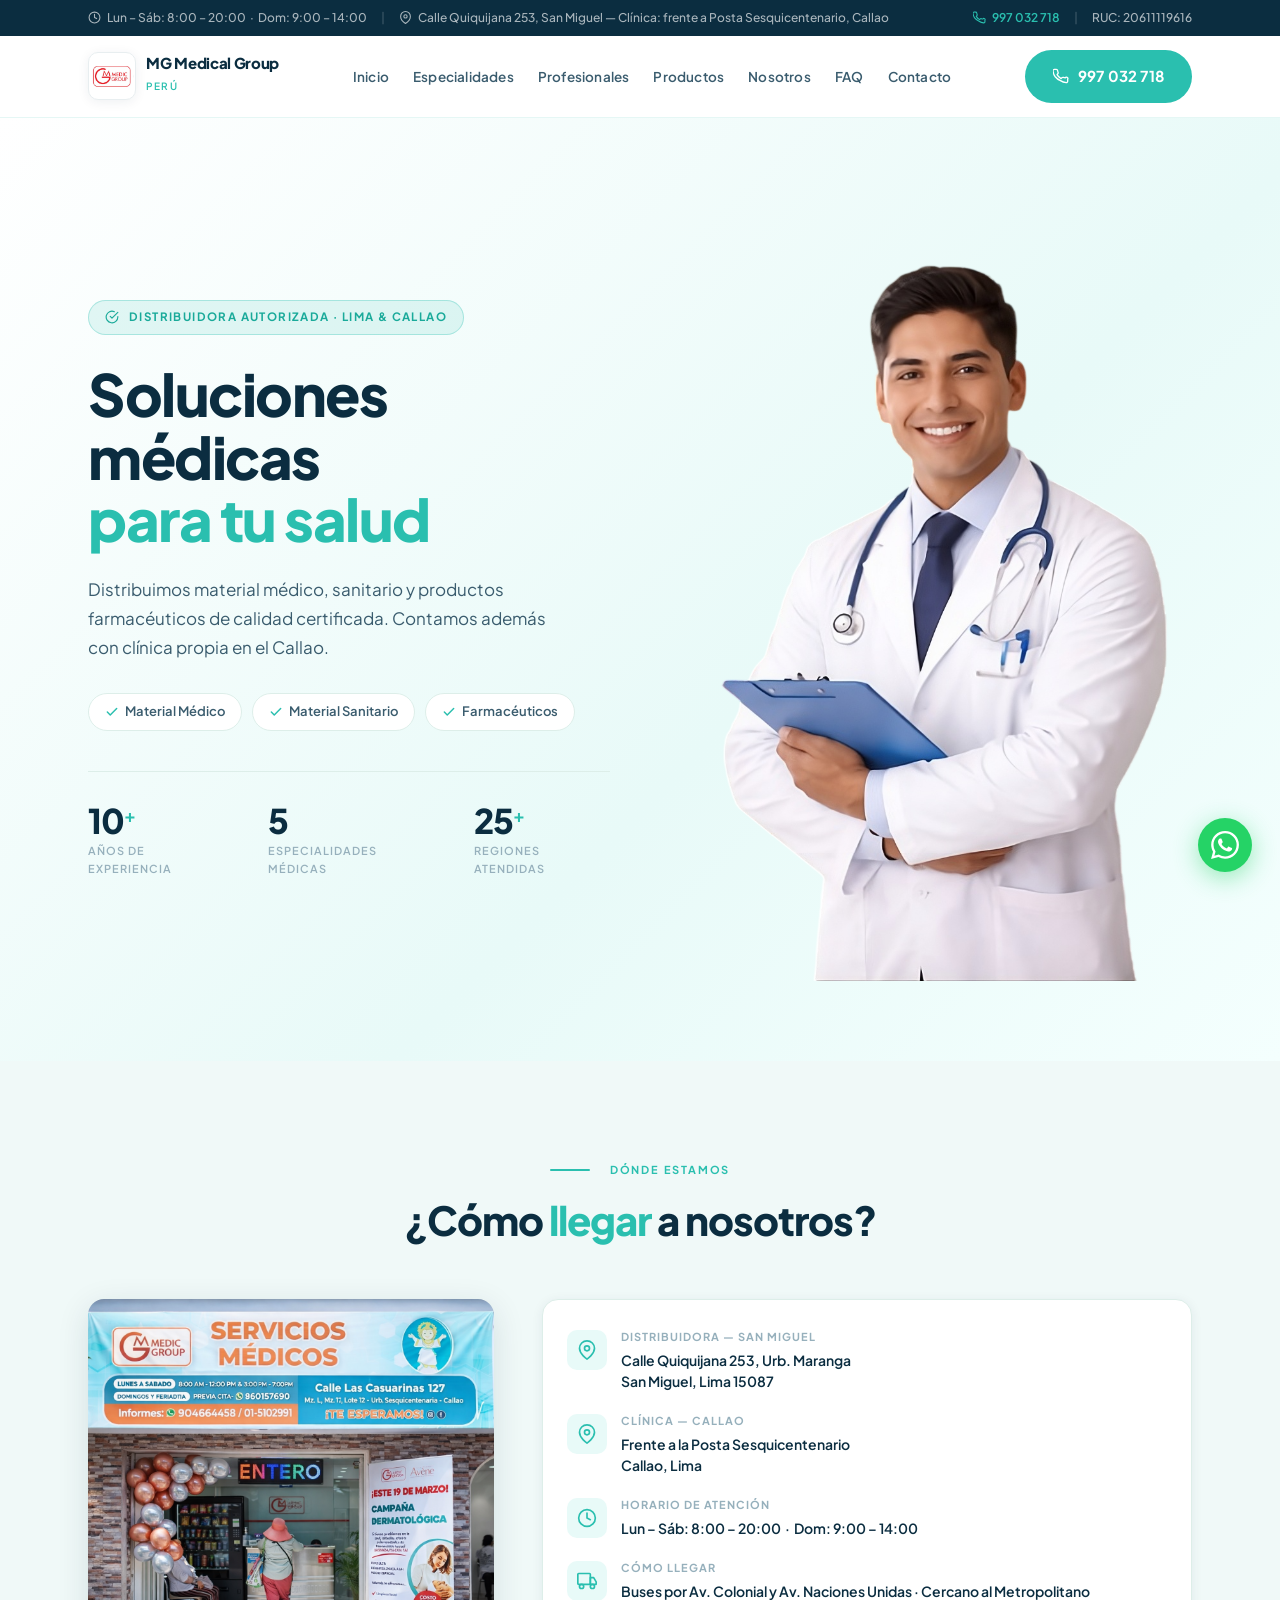
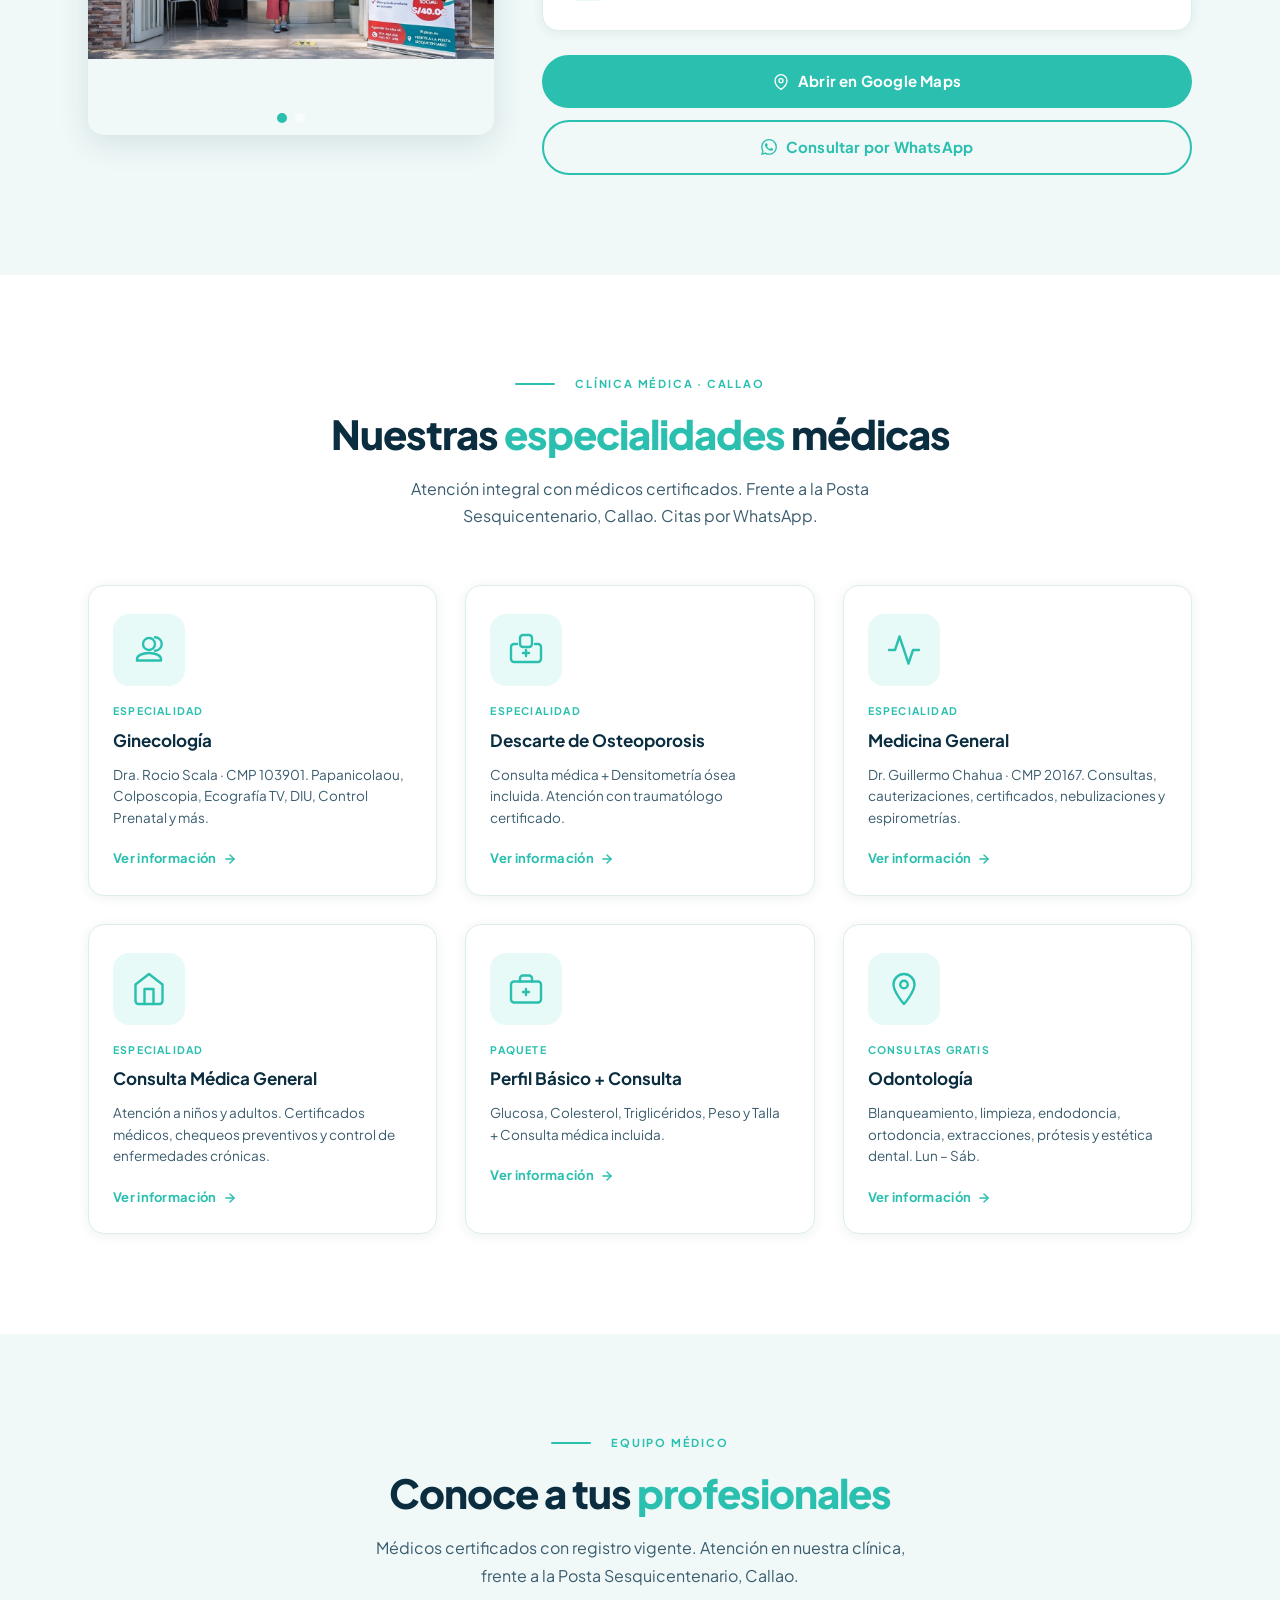
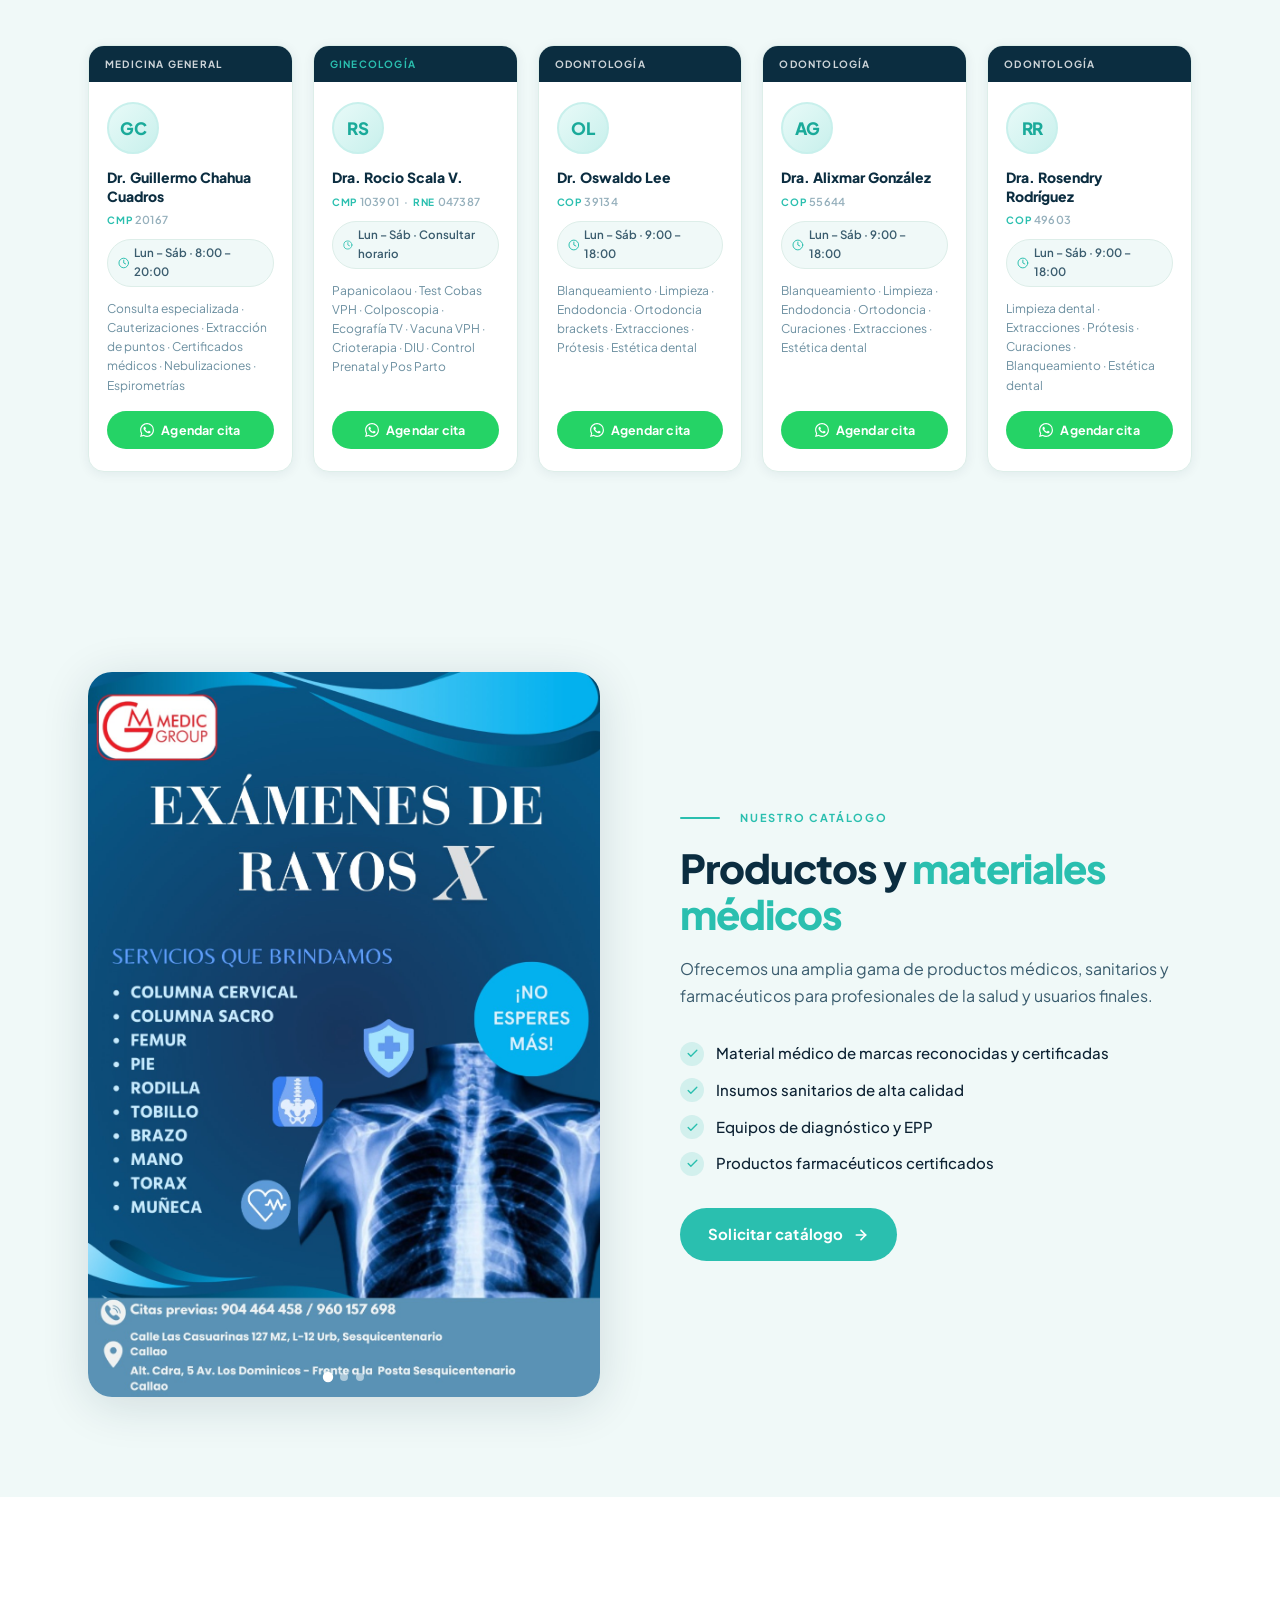
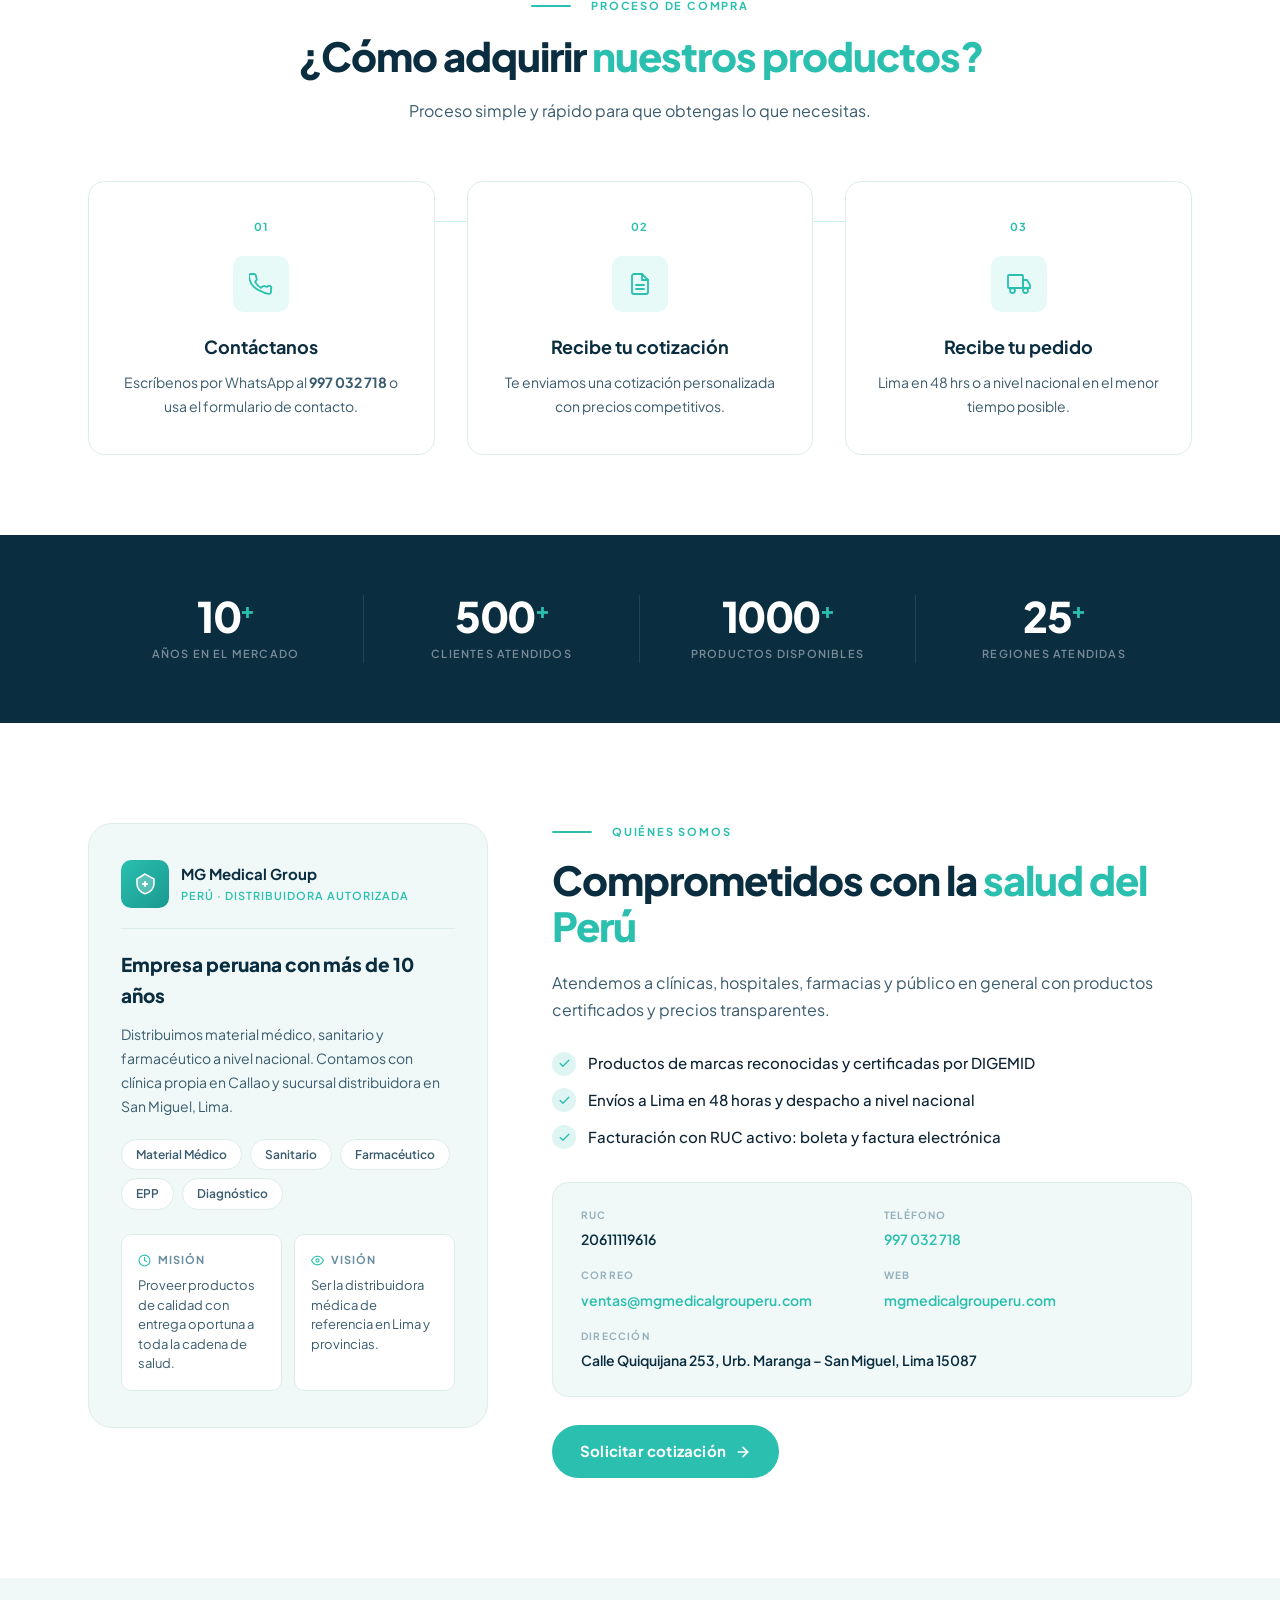
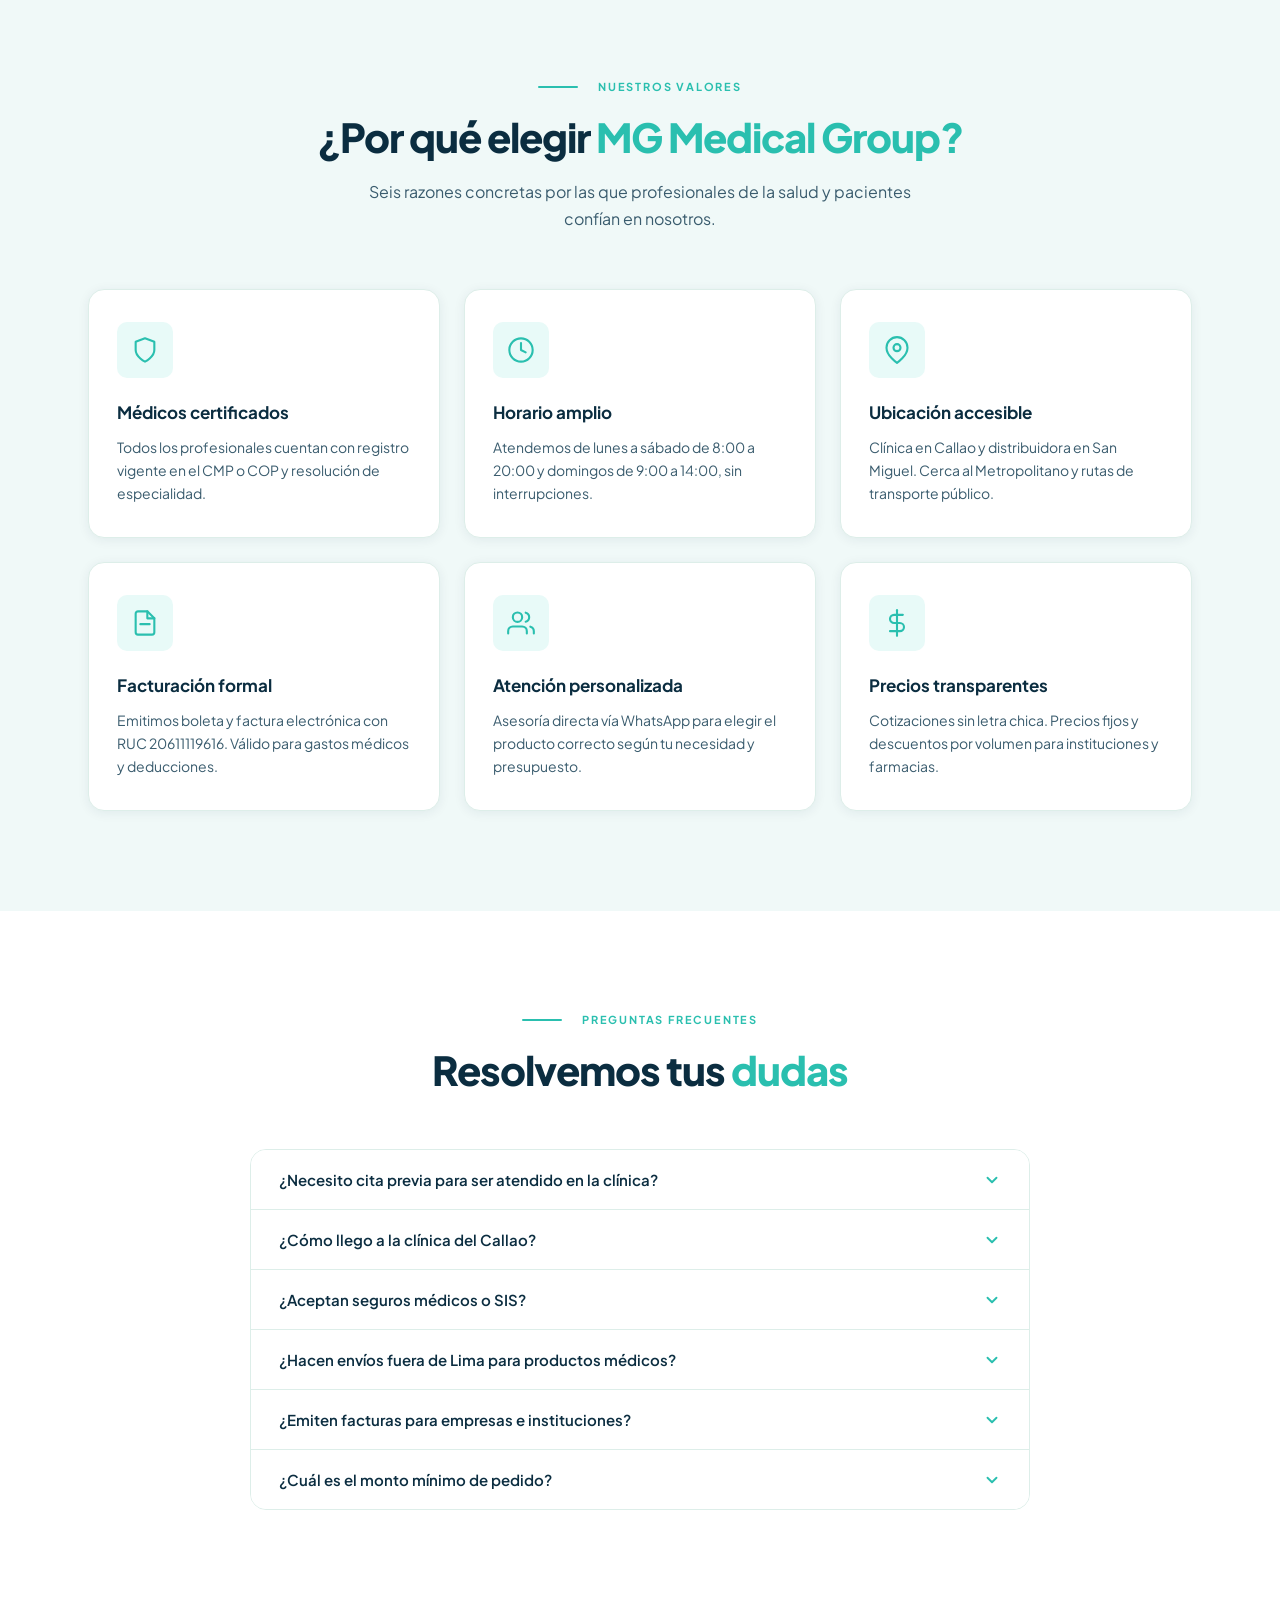
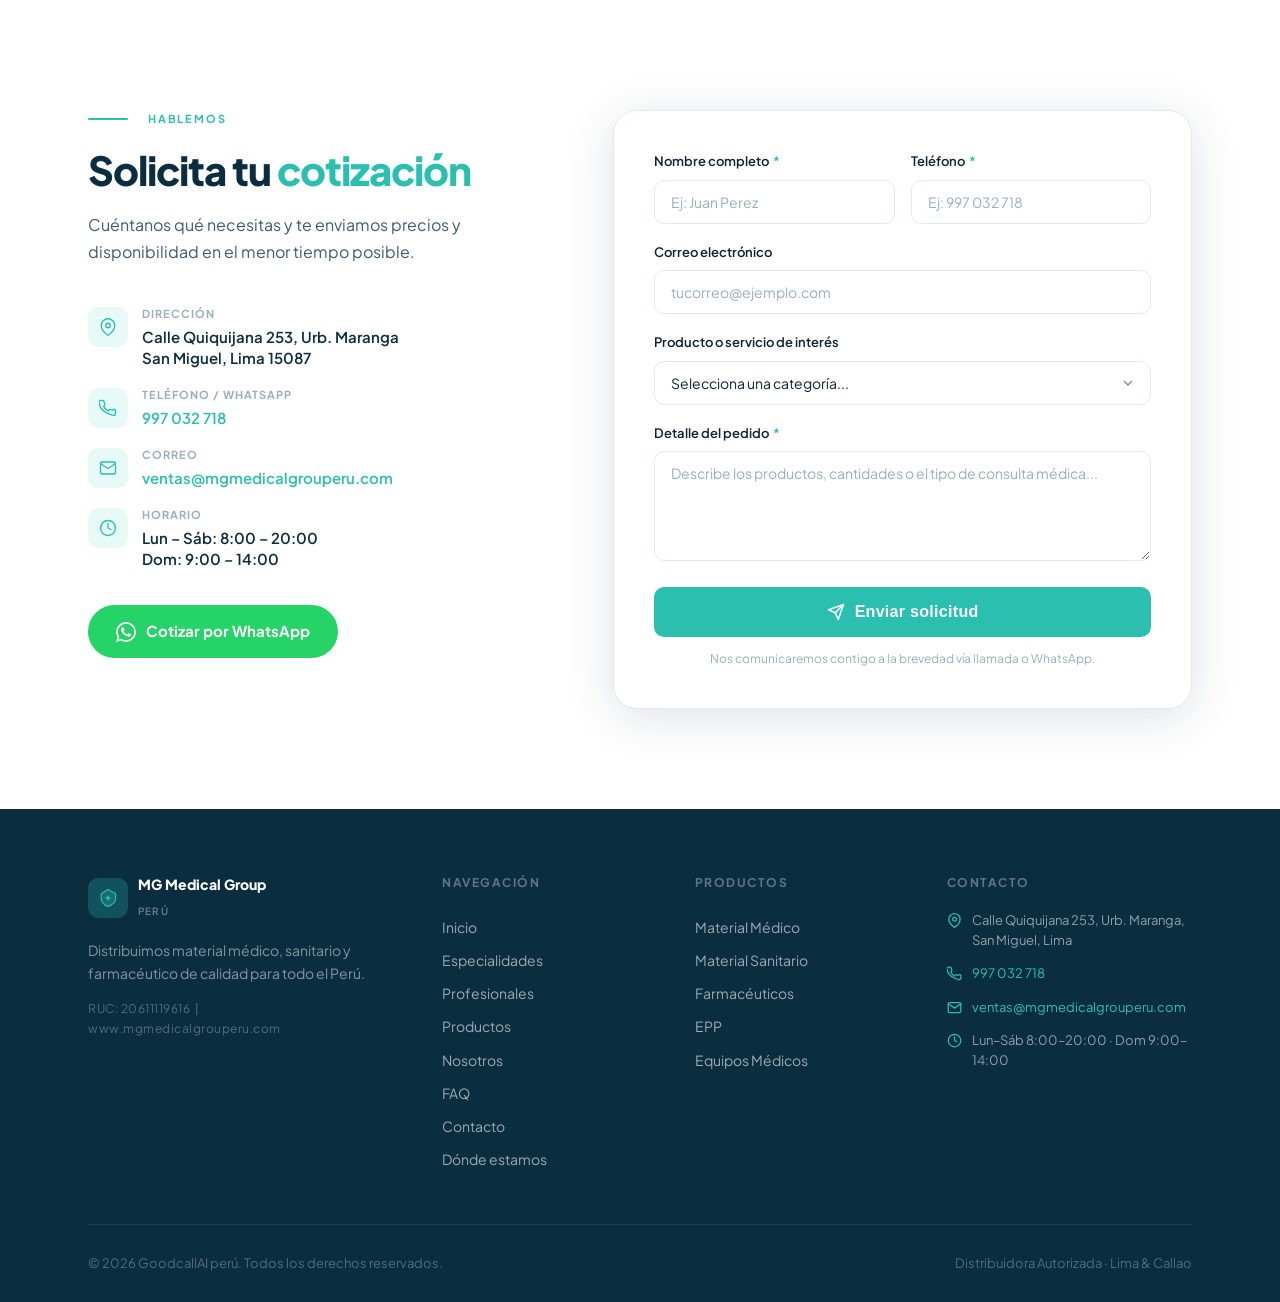
==== files (4)/index.html @ ef5bdc15 "Update index.html" ====
<!DOCTYPE html>
<html lang="es">
<head>
  <meta charset="UTF-8">
  <meta name="viewport" content="width=device-width, initial-scale=1.0">
  <title>MG Medical Group Peru &mdash; Cl&iacute;nica y Distribuidora M&eacute;dica</title>
  <link rel="preconnect" href="https://fonts.googleapis.com">
  <link rel="preconnect" href="https://fonts.gstatic.com" crossorigin>
  <link href="https://fonts.googleapis.com/css2?family=Plus+Jakarta+Sans:wght@300;400;500;600;700;800&display=swap" rel="stylesheet">
  <link rel="stylesheet" href="styles.css">
  <link rel="stylesheet" href="animations.css">
</head>
<body>

<!-- WA FLOTANTE -->
<a href="https://wa.me/51997032718" target="_blank" class="fab-wa" aria-label="WhatsApp">
  <svg viewBox="0 0 24 24" fill="#fff" width="28" height="28"><path d="M17.472 14.382c-.297-.149-1.758-.867-2.03-.967-.273-.099-.471-.148-.67.15-.197.297-.767.966-.94 1.164-.173.199-.347.223-.644.075-.297-.15-1.255-.463-2.39-1.475-.883-.788-1.48-1.761-1.653-2.059-.173-.297-.018-.458.13-.606.134-.133.298-.347.446-.52.149-.174.198-.298.298-.497.099-.198.05-.371-.025-.52-.075-.149-.669-1.612-.916-2.207-.242-.579-.487-.5-.669-.51-.173-.008-.371-.01-.57-.01-.198 0-.52.074-.792.372-.272.297-1.04 1.016-1.04 2.479 0 1.462 1.065 2.875 1.213 3.074.149.198 2.096 3.2 5.077 4.487.709.306 1.262.489 1.694.625.712.227 1.36.195 1.871.118.571-.085 1.758-.719 2.006-1.413.248-.694.248-1.289.173-1.413-.074-.124-.272-.198-.57-.347m-5.421 7.403h-.004a9.87 9.87 0 01-5.031-1.378l-.361-.214-3.741.982.998-3.648-.235-.374a9.86 9.86 0 01-1.51-5.26c.001-5.45 4.436-9.884 9.888-9.884 2.64 0 5.122 1.03 6.988 2.898a9.825 9.825 0 012.893 6.994c-.003 5.45-4.437 9.884-9.885 9.884m8.413-18.297A11.815 11.815 0 0012.05 0C5.495 0 .16 5.335.157 11.892c0 2.096.547 4.142 1.588 5.945L.057 24l6.305-1.654a11.882 11.882 0 005.683 1.448h.005c6.554 0 11.89-5.335 11.893-11.893a11.821 11.821 0 00-3.48-8.413z"/></svg>
</a>

<!-- MODAL -->
<div class="modal-overlay" id="modalOverlay" onclick="closeModal()">
  <div class="modal-box" onclick="event.stopPropagation()">
    <button class="modal-close" onclick="closeModal()">
      <svg viewBox="0 0 24 24" fill="none" stroke="currentColor" stroke-width="2.5" stroke-linecap="round" stroke-linejoin="round" width="18" height="18"><line x1="18" y1="6" x2="6" y2="18"/><line x1="6" y1="6" x2="18" y2="18"/></svg>
    </button>
    <div class="modal-header">
      <div class="modal-header-icon" id="modalIcon">
        <svg viewBox="0 0 24 24" fill="none" stroke="currentColor" stroke-width="1.6" stroke-linecap="round" stroke-linejoin="round" width="32" height="32"><path d="M22 12h-4l-3 9L9 3l-3 9H2"/></svg>
      </div>
      <div class="modal-tag" id="modalTag"></div>
      <h3 class="modal-title" id="modalTitle"></h3>
    </div>
    <div class="modal-body">
      <p class="modal-desc" id="modalDesc"></p>
      <a id="modalBtn" href="#" target="_blank" class="modal-wa-btn">
        <svg viewBox="0 0 24 24" fill="currentColor" width="20" height="20"><path d="M17.472 14.382c-.297-.149-1.758-.867-2.03-.967-.273-.099-.471-.148-.67.15-.197.297-.767.966-.94 1.164-.173.199-.347.223-.644.075-.297-.15-1.255-.463-2.39-1.475-.883-.788-1.48-1.761-1.653-2.059-.173-.297-.018-.458.13-.606.134-.133.298-.347.446-.52.149-.174.198-.298.298-.497.099-.198.05-.371-.025-.52-.075-.149-.669-1.612-.916-2.207-.242-.579-.487-.5-.669-.51-.173-.008-.371-.01-.57-.01-.198 0-.52.074-.792.372-.272.297-1.04 1.016-1.04 2.479 0 1.462 1.065 2.875 1.213 3.074.149.198 2.096 3.2 5.077 4.487.709.306 1.262.489 1.694.625.712.227 1.36.195 1.871.118.571-.085 1.758-.719 2.006-1.413.248-.694.248-1.289.173-1.413-.074-.124-.272-.198-.57-.347m-5.421 7.403h-.004a9.87 9.87 0 01-5.031-1.378l-.361-.214-3.741.982.998-3.648-.235-.374a9.86 9.86 0 01-1.51-5.26c.001-5.45 4.436-9.884 9.888-9.884 2.64 0 5.122 1.03 6.988 2.898a9.825 9.825 0 012.893 6.994c-.003 5.45-4.437 9.884-9.885 9.884m8.413-18.297A11.815 11.815 0 0012.05 0C5.495 0 .16 5.335.157 11.892c0 2.096.547 4.142 1.588 5.945L.057 24l6.305-1.654a11.882 11.882 0 005.683 1.448h.005c6.554 0 11.89-5.335 11.893-11.893a11.821 11.821 0 00-3.48-8.413z"/></svg>
        Agendar cita por WhatsApp
      </a>
    </div>
  </div>
</div>

<!-- TOP BAR -->
<div class="topbar">
  <div class="container">
    <div class="topbar-inner">
      <div class="topbar-left">
        <span class="topbar-item">
          <svg viewBox="0 0 24 24" fill="none" stroke="currentColor" stroke-width="2" stroke-linecap="round" stroke-linejoin="round" width="13" height="13"><circle cx="12" cy="12" r="10"/><polyline points="12 6 12 12 16 14"/></svg>
          Lun &ndash; S&aacute;b: 8:00 &ndash; 20:00 &nbsp;&middot;&nbsp; Dom: 9:00 &ndash; 14:00
        </span>
        <span class="topbar-divider">|</span>
        <span class="topbar-item">
          <svg viewBox="0 0 24 24" fill="none" stroke="currentColor" stroke-width="2" stroke-linecap="round" stroke-linejoin="round" width="13" height="13"><path d="M21 10c0 7-9 13-9 13s-9-6-9-13a9 9 0 0118 0z"/><circle cx="12" cy="10" r="3"/></svg>
          Calle Quiquijana 253, San Miguel &mdash; Cl&iacute;nica: frente a Posta Sesquicentenario, Callao
        </span>
      </div>
      <div class="topbar-right">
        <a href="tel:51997032718" class="topbar-item topbar-link">
          <svg viewBox="0 0 24 24" fill="none" stroke="currentColor" stroke-width="2" stroke-linecap="round" stroke-linejoin="round" width="13" height="13"><path d="M22 16.92v3a2 2 0 01-2.18 2 19.79 19.79 0 01-8.63-3.07A19.5 19.5 0 013 12.72a19.79 19.79 0 01-3.07-8.67A2 2 0 011.9 2h3a2 2 0 012 1.72c.127.96.361 1.903.7 2.81a2 2 0 01-.45 2.11L6.09 9.91a16 16 0 006 6l1.27-1.27a2 2 0 012.11-.45c.907.339 1.85.573 2.81.7A2 2 0 0122 16.92z"/></svg>
          997 032 718
        </a>
        <span class="topbar-divider">|</span>
        <span class="topbar-item">RUC: 20611119616</span>
      </div>
    </div>
  </div>
</div>

<!-- NAVBAR -->
<nav class="navbar" id="navbar">
  <div class="container">
    <div class="nav-wrapper">
      <a href="#inicio" class="logo-mark">
        <div class="logo-icon">
        <img src="logo.png" alt="Logo MG Medical Group" style="width:44px;height:44px;object-fit:contain;border-radius:10px;">
        </div>
        <div class="logo-text">
          <strong>MG Medical Group</strong>
          <span>Per&uacute;</span>
        </div>
      </a>
      <ul class="nav-links" role="list">
        <li><a href="#inicio"         class="nav-link">Inicio</a></li>
        <li><a href="#especialidades" class="nav-link">Especialidades</a></li>
        <li><a href="#profesionales"  class="nav-link">Profesionales</a></li>
        <li><a href="#productos"      class="nav-link">Productos</a></li>
        <li><a href="#nosotros"       class="nav-link">Nosotros</a></li>
        <li><a href="#faq"            class="nav-link">FAQ</a></li>
        <li><a href="#contacto"       class="nav-link">Contacto</a></li>
      </ul>
      <a href="tel:51997032718" class="btn-phone btn-primary">
        <svg viewBox="0 0 24 24" fill="none" stroke="currentColor" stroke-width="2" stroke-linecap="round" stroke-linejoin="round" width="15" height="15"><path d="M22 16.92v3a2 2 0 01-2.18 2 19.79 19.79 0 01-8.63-3.07A19.5 19.5 0 013 12.72a19.79 19.79 0 01-3.07-8.67A2 2 0 011.9 2h3a2 2 0 012 1.72c.127.96.361 1.903.7 2.81a2 2 0 01-.45 2.11L6.09 9.91a16 16 0 006 6l1.27-1.27a2 2 0 012.11-.45c.907.339 1.85.573 2.81.7A2 2 0 0122 16.92z"/></svg>
        997 032 718
      </a>
      <button class="hamburger" id="hamburger" aria-label="Menu">
        <span></span><span></span><span></span>
      </button>
    </div>
    <div class="mobile-nav" id="mobileNav">
      <a href="#inicio"         class="nav-link">Inicio</a>
      <a href="#especialidades" class="nav-link">Especialidades</a>
      <a href="#profesionales"  class="nav-link">Profesionales</a>
      <a href="#productos"      class="nav-link">Productos</a>
      <a href="#nosotros"       class="nav-link">Nosotros</a>
      <a href="#faq"            class="nav-link">FAQ</a>
      <a href="#contacto"       class="nav-link">Contacto</a>
      <a href="#ubicacion"      class="nav-link">D&oacute;nde estamos</a>
      <a href="tel:51997032718" class="btn-phone btn-primary mobile-nav-phone">997 032 718</a>
    </div>
  </div>
</nav>

<!-- HERO -->
<section class="hero" id="inicio">
  <div class="container">
    <div class="hero-grid">
      <div class="hero-text-col">
        <div class="hero-label">
          <svg viewBox="0 0 24 24" fill="none" stroke="currentColor" stroke-width="2" stroke-linecap="round" stroke-linejoin="round" width="14" height="14"><path d="M22 11.08V12a10 10 0 11-5.93-9.14"/><polyline points="22 4 12 14.01 9 11.01"/></svg>
          Distribuidora Autorizada &middot; Lima &amp; Callao
        </div>
        <h1 class="hero-title">Soluciones<br>m&eacute;dicas<br><span class="accent">para tu salud</span></h1>
        <p class="hero-desc">Distribuimos material m&eacute;dico, sanitario y productos farmac&eacute;uticos de calidad certificada. Contamos adem&aacute;s con cl&iacute;nica propia en el Callao.</p>
        <div class="hero-tags">
          <span class="tag-chip"><svg viewBox="0 0 24 24" fill="none" stroke="currentColor" stroke-width="2.5" stroke-linecap="round" stroke-linejoin="round" width="13" height="13"><polyline points="20 6 9 17 4 12"/></svg>Material M&eacute;dico</span>
          <span class="tag-chip"><svg viewBox="0 0 24 24" fill="none" stroke="currentColor" stroke-width="2.5" stroke-linecap="round" stroke-linejoin="round" width="13" height="13"><polyline points="20 6 9 17 4 12"/></svg>Material Sanitario</span>
          <span class="tag-chip"><svg viewBox="0 0 24 24" fill="none" stroke="currentColor" stroke-width="2.5" stroke-linecap="round" stroke-linejoin="round" width="13" height="13"><polyline points="20 6 9 17 4 12"/></svg>Farmac&eacute;uticos</span>
        </div>
        <div class="hero-stats">
          <div class="stat-item"><div class="stat-number">10<sup>+</sup></div><div class="stat-label">A&ntilde;os de Experiencia</div></div>
          <div class="stat-item"><div class="stat-number">5</div><div class="stat-label">Especialidades M&eacute;dicas</div></div>
          <div class="stat-item"><div class="stat-number">25<sup>+</sup></div><div class="stat-label">Regiones Atendidas</div></div>
        </div>
      </div>
      <div class="hero-img-col">
        <div class="hero-img-wrap">
         <img src="doctor.jpg" alt="Medico MG Medical Group" loading="eager" style="width:100%;border-radius:20px;">
        </div>
      </div>
    </div>
  </div>
</section>

<!-- UBICACION -->
<section class="ubicacion" id="ubicacion">
  <div class="container">
    <div class="section-header">
      <div class="section-label reveal"><span class="label-line"></span>D&oacute;nde Estamos</div>
      <h2 class="section-title reveal delay-1">&iquest;C&oacute;mo <span class="accent">llegar</span> a nosotros?</h2>
    </div>
    <div class="ubicacion-grid">
      <div class="ubi-slider" style="border-radius:16px; overflow:hidden; margin-bottom:40px; box-shadow:0 8px 32px rgba(11,45,64,.12); position:relative;">
  <div class="ubi-slider-track" id="ubiTrack" style="display:flex; transition:transform 0.5s ease;">
    <div style="min-width:100%; height:360px;">
      <img src="local.jpg" alt="Local MG Medical Group" style="width:100%; height:100%; object-fit:cover; display:block;">
    </div>
    <div style="min-width:100%; height:360px;">
      <iframe src="https://www.google.com/maps/embed?pb=!1m18!1m12!1m3!1d3901.5782!2d-77.0945!3d-12.0758!2m3!1f0!2f0!3f0!3m2!1i1024!2i768!4f13.1!3m3!1m2!1s0x0%3A0x0!2sCalle+Quiquijana+253,+San+Miguel,+Lima,+Peru!5e0!3m2!1ses!2spe!4v1699000000000!5m2!1ses!2spe" width="100%" height="100%" style="border:0; display:block;" allowfullscreen="" loading="lazy"></iframe>
    </div>
  </div>
  <div style="position:absolute; bottom:12px; left:50%; transform:translateX(-50%); display:flex; gap:8px;">
    <span onclick="ubiSlide(0)" id="ubiDot0" style="width:10px;height:10px;border-radius:50%;background:#2ABFAF;cursor:pointer;display:block;"></span>
    <span onclick="ubiSlide(1)" id="ubiDot1" style="width:10px;height:10px;border-radius:50%;background:rgba(255,255,255,.6);cursor:pointer;display:block;"></span>
  </div>
</div>
      <div class="ubicacion-info reveal-left">
        <div class="ubicacion-detail-card">
          <div class="ubi-item">
            <div class="ubi-icon"><svg viewBox="0 0 24 24" fill="none" stroke="currentColor" stroke-width="2" stroke-linecap="round" stroke-linejoin="round" width="20" height="20"><path d="M21 10c0 7-9 13-9 13s-9-6-9-13a9 9 0 0118 0z"/><circle cx="12" cy="10" r="3"/></svg></div>
            <div>
              <div class="ubi-label">Distribuidora &mdash; San Miguel</div>
              <div class="ubi-value">Calle Quiquijana 253, Urb. Maranga<br>San Miguel, Lima 15087</div>
            </div>
          </div>
          <div class="ubi-item">
            <div class="ubi-icon"><svg viewBox="0 0 24 24" fill="none" stroke="currentColor" stroke-width="2" stroke-linecap="round" stroke-linejoin="round" width="20" height="20"><path d="M21 10c0 7-9 13-9 13s-9-6-9-13a9 9 0 0118 0z"/><circle cx="12" cy="10" r="3"/></svg></div>
            <div>
              <div class="ubi-label">Cl&iacute;nica &mdash; Callao</div>
              <div class="ubi-value">Frente a la Posta Sesquicentenario<br>Callao, Lima</div>
            </div>
          </div>
          <div class="ubi-item">
            <div class="ubi-icon"><svg viewBox="0 0 24 24" fill="none" stroke="currentColor" stroke-width="2" stroke-linecap="round" stroke-linejoin="round" width="20" height="20"><circle cx="12" cy="12" r="10"/><polyline points="12 6 12 12 16 14"/></svg></div>
            <div>
              <div class="ubi-label">Horario de atenci&oacute;n</div>
              <div class="ubi-value">Lun &ndash; S&aacute;b: 8:00 &ndash; 20:00 &nbsp;&middot;&nbsp; Dom: 9:00 &ndash; 14:00</div>
            </div>
          </div>
          <div class="ubi-item">
            <div class="ubi-icon"><svg viewBox="0 0 24 24" fill="none" stroke="currentColor" stroke-width="2" stroke-linecap="round" stroke-linejoin="round" width="20" height="20"><rect x="1" y="3" width="15" height="13" rx="1"/><path d="M16 8h4l3 5v3h-7V8z"/><circle cx="5.5" cy="18.5" r="2.5"/><circle cx="18.5" cy="18.5" r="2.5"/></svg></div>
            <div>
              <div class="ubi-label">C&oacute;mo llegar</div>
              <div class="ubi-value">Buses por Av. Colonial y Av. Naciones Unidas &middot; Cercano al Metropolitano</div>
            </div>
          </div>
        </div>
        <div class="ubi-actions">
          <a href="https://www.google.com/maps/dir/?api=1&destination=Calle+Quiquijana+253,+San+Miguel,+Lima,+Peru" target="_blank" class="btn-primary">
            <svg viewBox="0 0 24 24" fill="none" stroke="currentColor" stroke-width="2" stroke-linecap="round" stroke-linejoin="round" width="16" height="16"><path d="M21 10c0 7-9 13-9 13s-9-6-9-13a9 9 0 0118 0z"/><circle cx="12" cy="10" r="3"/></svg>
            Abrir en Google Maps
          </a>
          <a href="https://wa.me/51997032718?text=Hola%2C%20quiero%20saber%20c%C3%B3mo%20llegar%20a%20su%20local" target="_blank" class="btn-outline">
            <svg viewBox="0 0 24 24" fill="currentColor" width="16" height="16"><path d="M17.472 14.382c-.297-.149-1.758-.867-2.03-.967-.273-.099-.471-.148-.67.15-.197.297-.767.966-.94 1.164-.173.199-.347.223-.644.075-.297-.15-1.255-.463-2.39-1.475-.883-.788-1.48-1.761-1.653-2.059-.173-.297-.018-.458.13-.606.134-.133.298-.347.446-.52.149-.174.198-.298.298-.497.099-.198.05-.371-.025-.52-.075-.149-.669-1.612-.916-2.207-.242-.579-.487-.5-.669-.51-.173-.008-.371-.01-.57-.01-.198 0-.52.074-.792.372-.272.297-1.04 1.016-1.04 2.479 0 1.462 1.065 2.875 1.213 3.074.149.198 2.096 3.2 5.077 4.487.709.306 1.262.489 1.694.625.712.227 1.36.195 1.871.118.571-.085 1.758-.719 2.006-1.413.248-.694.248-1.289.173-1.413-.074-.124-.272-.198-.57-.347m-5.421 7.403h-.004a9.87 9.87 0 01-5.031-1.378l-.361-.214-3.741.982.998-3.648-.235-.374a9.86 9.86 0 01-1.51-5.26c.001-5.45 4.436-9.884 9.888-9.884 2.64 0 5.122 1.03 6.988 2.898a9.825 9.825 0 012.893 6.994c-.003 5.45-4.437 9.884-9.885 9.884m8.413-18.297A11.815 11.815 0 0012.05 0C5.495 0 .16 5.335.157 11.892c0 2.096.547 4.142 1.588 5.945L.057 24l6.305-1.654a11.882 11.882 0 005.683 1.448h.005c6.554 0 11.89-5.335 11.893-11.893a11.821 11.821 0 00-3.48-8.413z"/></svg>
            Consultar por WhatsApp
          </a>
        </div>
      </div>
    </div>
  </div>
</section>

<!-- ESPECIALIDADES -->
<section class="especialidades" id="especialidades">
  <div class="container">
    <div class="section-header">
      <div class="section-label reveal"><span class="label-line"></span>Cl&iacute;nica M&eacute;dica &middot; Callao</div>
      <h2 class="section-title reveal delay-1">Nuestras <span class="accent">especialidades</span> m&eacute;dicas</h2>
      <p class="section-desc reveal delay-2">Atenci&oacute;n integral con m&eacute;dicos certificados. Frente a la Posta Sesquicentenario, Callao. Citas por WhatsApp.</p>
    </div>
    <div class="spec-grid">
      <div class="spec-card reveal delay-1" onclick="openModal(0)">
        <div class="spec-card-icon">
          <svg viewBox="0 0 24 24" fill="none" stroke="currentColor" stroke-width="1.6" stroke-linecap="round" stroke-linejoin="round" width="36" height="36"><circle cx="12" cy="8" r="4"/><path d="M12 14c-5 0-8 2-8 4v1h16v-1c0-2-3-4-8-4z"/><path d="M16 3.5a4 4 0 010 9"/></svg>
        </div>
        <div class="spec-card-body">
          <div class="spec-card-tag">Especialidad</div>
          <div class="spec-card-title">Ginecolog&iacute;a</div>
          <p class="spec-card-desc">Dra. Rocio Scala &middot; CMP 103901. Papanicolaou, Colposcopia, Ecograf&iacute;a TV, DIU, Control Prenatal y m&aacute;s.</p>
          <span class="spec-card-link">Ver informaci&oacute;n <svg viewBox="0 0 24 24" fill="none" stroke="currentColor" stroke-width="2.5" stroke-linecap="round" stroke-linejoin="round" width="14" height="14"><line x1="5" y1="12" x2="19" y2="12"/><polyline points="12 5 19 12 12 19"/></svg></span>
        </div>
      </div>
      <div class="spec-card reveal delay-2" onclick="openModal(1)">
        <div class="spec-card-icon">
          <svg viewBox="0 0 24 24" fill="none" stroke="currentColor" stroke-width="1.6" stroke-linecap="round" stroke-linejoin="round" width="36" height="36"><path d="M18 8h2a2 2 0 012 2v8a2 2 0 01-2 2H4a2 2 0 01-2-2v-8a2 2 0 012-2h2"/><rect x="8" y="2" width="8" height="8" rx="2"/><path d="M12 12v4M10 14h4"/></svg>
        </div>
        <div class="spec-card-body">
          <div class="spec-card-tag">Especialidad</div>
          <div class="spec-card-title">Descarte de Osteoporosis</div>
          <p class="spec-card-desc">Consulta m&eacute;dica + Densitometr&iacute;a &oacute;sea incluida. Atenci&oacute;n con traumat&oacute;logo certificado.</p>
          <span class="spec-card-link">Ver informaci&oacute;n <svg viewBox="0 0 24 24" fill="none" stroke="currentColor" stroke-width="2.5" stroke-linecap="round" stroke-linejoin="round" width="14" height="14"><line x1="5" y1="12" x2="19" y2="12"/><polyline points="12 5 19 12 12 19"/></svg></span>
        </div>
      </div>
      <div class="spec-card reveal delay-3" onclick="openModal(2)">
        <div class="spec-card-icon">
          <svg viewBox="0 0 24 24" fill="none" stroke="currentColor" stroke-width="1.6" stroke-linecap="round" stroke-linejoin="round" width="36" height="36"><path d="M22 12h-4l-3 9L9 3l-3 9H2"/></svg>
        </div>
        <div class="spec-card-body">
          <div class="spec-card-tag">Especialidad</div>
          <div class="spec-card-title">Medicina General</div>
          <p class="spec-card-desc">Dr. Guillermo Chahua &middot; CMP 20167. Consultas, cauterizaciones, certificados, nebulizaciones y espirometr&iacute;as.</p>
          <span class="spec-card-link">Ver informaci&oacute;n <svg viewBox="0 0 24 24" fill="none" stroke="currentColor" stroke-width="2.5" stroke-linecap="round" stroke-linejoin="round" width="14" height="14"><line x1="5" y1="12" x2="19" y2="12"/><polyline points="12 5 19 12 12 19"/></svg></span>
        </div>
      </div>
      <div class="spec-card reveal delay-1" onclick="openModal(3)">
        <div class="spec-card-icon">
          <svg viewBox="0 0 24 24" fill="none" stroke="currentColor" stroke-width="1.6" stroke-linecap="round" stroke-linejoin="round" width="36" height="36"><path d="M3 9l9-7 9 7v11a2 2 0 01-2 2H5a2 2 0 01-2-2z"/><polyline points="9 22 9 12 15 12 15 22"/></svg>
        </div>
        <div class="spec-card-body">
          <div class="spec-card-tag">Especialidad</div>
          <div class="spec-card-title">Consulta M&eacute;dica General</div>
          <p class="spec-card-desc">Atenci&oacute;n a ni&ntilde;os y adultos. Certificados m&eacute;dicos, chequeos preventivos y control de enfermedades cr&oacute;nicas.</p>
          <span class="spec-card-link">Ver informaci&oacute;n <svg viewBox="0 0 24 24" fill="none" stroke="currentColor" stroke-width="2.5" stroke-linecap="round" stroke-linejoin="round" width="14" height="14"><line x1="5" y1="12" x2="19" y2="12"/><polyline points="12 5 19 12 12 19"/></svg></span>
        </div>
      </div>
      <div class="spec-card reveal delay-2" onclick="openModal(4)">
        <div class="spec-card-icon">
          <svg viewBox="0 0 24 24" fill="none" stroke="currentColor" stroke-width="1.6" stroke-linecap="round" stroke-linejoin="round" width="36" height="36"><rect x="2" y="7" width="20" height="14" rx="2"/><path d="M16 7V5a2 2 0 00-2-2h-4a2 2 0 00-2 2v2"/><line x1="12" y1="12" x2="12" y2="16"/><line x1="10" y1="14" x2="14" y2="14"/></svg>
        </div>
        <div class="spec-card-body">
          <div class="spec-card-tag">Paquete</div>
          <div class="spec-card-title">Perfil B&aacute;sico + Consulta</div>
          <p class="spec-card-desc">Glucosa, Colesterol, Triglic&eacute;ridos, Peso y Talla + Consulta m&eacute;dica incluida. <strong></strong></p>
          <span class="spec-card-link">Ver informaci&oacute;n <svg viewBox="0 0 24 24" fill="none" stroke="currentColor" stroke-width="2.5" stroke-linecap="round" stroke-linejoin="round" width="14" height="14"><line x1="5" y1="12" x2="19" y2="12"/><polyline points="12 5 19 12 12 19"/></svg></span>
        </div>
      </div>
      <div class="spec-card reveal delay-3" onclick="openModal(5)">
        <div class="spec-card-icon">
          <svg viewBox="0 0 24 24" fill="none" stroke="currentColor" stroke-width="1.6" stroke-linecap="round" stroke-linejoin="round" width="36" height="36"><path d="M12 2a7 7 0 017 7c0 5-7 13-7 13S5 14 5 9a7 7 0 017-7z"/><circle cx="12" cy="9" r="2.5"/></svg>
        </div>
        <div class="spec-card-body">
          <div class="spec-card-tag">Consultas Gratis</div>
          <div class="spec-card-title">Odontolog&iacute;a</div>
          <p class="spec-card-desc">Blanqueamiento, limpieza, endodoncia, ortodoncia, extracciones, pr&oacute;tesis y est&eacute;tica dental. Lun &ndash; S&aacute;b.</p>
          <span class="spec-card-link">Ver informaci&oacute;n <svg viewBox="0 0 24 24" fill="none" stroke="currentColor" stroke-width="2.5" stroke-linecap="round" stroke-linejoin="round" width="14" height="14"><line x1="5" y1="12" x2="19" y2="12"/><polyline points="12 5 19 12 12 19"/></svg></span>
        </div>
      </div>
    </div>
  </div>
</section>

<!-- PROFESIONALES -->
<section class="profesionales" id="profesionales">
  <div class="container">
    <div class="section-header">
      <div class="section-label reveal"><span class="label-line"></span>Equipo M&eacute;dico</div>
      <h2 class="section-title reveal delay-1">Conoce a tus <span class="accent">profesionales</span></h2>
      <p class="section-desc reveal delay-2">M&eacute;dicos certificados con registro vigente. Atenci&oacute;n en nuestra cl&iacute;nica, frente a la Posta Sesquicentenario, Callao.</p>
    </div>
    <div class="prof-grid">

      <div class="prof-card reveal delay-1">
        <div class="prof-tag-bar"><span class="prof-tag">Medicina General</span></div>
        <div class="prof-card-body">
          <div class="prof-avatar-initials">GC</div>
          <h3 class="prof-nombre">Dr. Guillermo Chahua Cuadros</h3>
          <div class="prof-colegiatura"><span class="prof-reg-label">CMP</span> 20167</div>
          <div class="prof-horario">
            <svg viewBox="0 0 24 24" fill="none" stroke="currentColor" stroke-width="2" stroke-linecap="round" stroke-linejoin="round" width="13" height="13"><circle cx="12" cy="12" r="10"/><polyline points="12 6 12 12 16 14"/></svg>
            Lun &ndash; S&aacute;b &middot; 8:00 &ndash; 20:00
          </div>
          <p class="prof-servicios">Consulta especializada &middot; Cauterizaciones &middot; Extracci&oacute;n de puntos &middot; Certificados m&eacute;dicos &middot; Nebulizaciones &middot; Espirometr&iacute;as</p>
          <a href="https://wa.me/51997032718" target="_blank" class="prof-btn">
            <svg viewBox="0 0 24 24" fill="currentColor" width="14" height="14"><path d="M17.472 14.382c-.297-.149-1.758-.867-2.03-.967-.273-.099-.471-.148-.67.15-.197.297-.767.966-.94 1.164-.173.199-.347.223-.644.075-.297-.15-1.255-.463-2.39-1.475-.883-.788-1.48-1.761-1.653-2.059-.173-.297-.018-.458.13-.606.134-.133.298-.347.446-.52.149-.174.198-.298.298-.497.099-.198.05-.371-.025-.52-.075-.149-.669-1.612-.916-2.207-.242-.579-.487-.5-.669-.51-.173-.008-.371-.01-.57-.01-.198 0-.52.074-.792.372-.272.297-1.04 1.016-1.04 2.479 0 1.462 1.065 2.875 1.213 3.074.149.198 2.096 3.2 5.077 4.487.709.306 1.262.489 1.694.625.712.227 1.36.195 1.871.118.571-.085 1.758-.719 2.006-1.413.248-.694.248-1.289.173-1.413-.074-.124-.272-.198-.57-.347m-5.421 7.403h-.004a9.87 9.87 0 01-5.031-1.378l-.361-.214-3.741.982.998-3.648-.235-.374a9.86 9.86 0 01-1.51-5.26c.001-5.45 4.436-9.884 9.888-9.884 2.64 0 5.122 1.03 6.988 2.898a9.825 9.825 0 012.893 6.994c-.003 5.45-4.437 9.884-9.885 9.884m8.413-18.297A11.815 11.815 0 0012.05 0C5.495 0 .16 5.335.157 11.892c0 2.096.547 4.142 1.588 5.945L.057 24l6.305-1.654a11.882 11.882 0 005.683 1.448h.005c6.554 0 11.89-5.335 11.893-11.893a11.821 11.821 0 00-3.48-8.413z"/></svg>
            Agendar cita
          </a>
        </div>
      </div>

      <div class="prof-card reveal delay-2">
        <div class="prof-tag-bar"><span class="prof-tag prof-tag--teal">Ginecolog&iacute;a</span></div>
        <div class="prof-card-body">
          <div class="prof-avatar-initials">RS</div>
          <h3 class="prof-nombre">Dra. Rocio Scala V.</h3>
          <div class="prof-colegiatura"><span class="prof-reg-label">CMP</span> 103901 &nbsp;&middot;&nbsp; <span class="prof-reg-label">RNE</span> 047387</div>
          <div class="prof-horario">
            <svg viewBox="0 0 24 24" fill="none" stroke="currentColor" stroke-width="2" stroke-linecap="round" stroke-linejoin="round" width="13" height="13"><circle cx="12" cy="12" r="10"/><polyline points="12 6 12 12 16 14"/></svg>
            Lun &ndash; S&aacute;b &middot; Consultar horario
          </div>
          <p class="prof-servicios">Papanicolaou &middot; Test Cobas VPH &middot; Colposcopia &middot; Ecograf&iacute;a TV &middot; Vacuna VPH &middot; Crioterapia &middot; DIU &middot; Control Prenatal y Pos Parto</p>
          <a href="https://wa.me/51904464458" target="_blank" class="prof-btn">
            <svg viewBox="0 0 24 24" fill="currentColor" width="14" height="14"><path d="M17.472 14.382c-.297-.149-1.758-.867-2.03-.967-.273-.099-.471-.148-.67.15-.197.297-.767.966-.94 1.164-.173.199-.347.223-.644.075-.297-.15-1.255-.463-2.39-1.475-.883-.788-1.48-1.761-1.653-2.059-.173-.297-.018-.458.13-.606.134-.133.298-.347.446-.52.149-.174.198-.298.298-.497.099-.198.05-.371-.025-.52-.075-.149-.669-1.612-.916-2.207-.242-.579-.487-.5-.669-.51-.173-.008-.371-.01-.57-.01-.198 0-.52.074-.792.372-.272.297-1.04 1.016-1.04 2.479 0 1.462 1.065 2.875 1.213 3.074.149.198 2.096 3.2 5.077 4.487.709.306 1.262.489 1.694.625.712.227 1.36.195 1.871.118.571-.085 1.758-.719 2.006-1.413.248-.694.248-1.289.173-1.413-.074-.124-.272-.198-.57-.347m-5.421 7.403h-.004a9.87 9.87 0 01-5.031-1.378l-.361-.214-3.741.982.998-3.648-.235-.374a9.86 9.86 0 01-1.51-5.26c.001-5.45 4.436-9.884 9.888-9.884 2.64 0 5.122 1.03 6.988 2.898a9.825 9.825 0 012.893 6.994c-.003 5.45-4.437 9.884-9.885 9.884m8.413-18.297A11.815 11.815 0 0012.05 0C5.495 0 .16 5.335.157 11.892c0 2.096.547 4.142 1.588 5.945L.057 24l6.305-1.654a11.882 11.882 0 005.683 1.448h.005c6.554 0 11.89-5.335 11.893-11.893a11.821 11.821 0 00-3.48-8.413z"/></svg>
            Agendar cita
          </a>
        </div>
      </div>

      <div class="prof-card reveal delay-3">
        <div class="prof-tag-bar"><span class="prof-tag">Odontolog&iacute;a</span></div>
        <div class="prof-card-body">
          <div class="prof-avatar-initials">OL</div>
          <h3 class="prof-nombre">Dr. Oswaldo Lee</h3>
          <div class="prof-colegiatura"><span class="prof-reg-label">COP</span> 39134</div>
          <div class="prof-horario">
            <svg viewBox="0 0 24 24" fill="none" stroke="currentColor" stroke-width="2" stroke-linecap="round" stroke-linejoin="round" width="13" height="13"><circle cx="12" cy="12" r="10"/><polyline points="12 6 12 12 16 14"/></svg>
            Lun &ndash; S&aacute;b &middot; 9:00 &ndash; 18:00
          </div>
          <p class="prof-servicios">Blanqueamiento &middot; Limpieza &middot; Endodoncia &middot; Ortodoncia brackets &middot; Extracciones &middot; Pr&oacute;tesis &middot; Est&eacute;tica dental</p>
          <a href="https://wa.me/51997032718" target="_blank" class="prof-btn">
            <svg viewBox="0 0 24 24" fill="currentColor" width="14" height="14"><path d="M17.472 14.382c-.297-.149-1.758-.867-2.03-.967-.273-.099-.471-.148-.67.15-.197.297-.767.966-.94 1.164-.173.199-.347.223-.644.075-.297-.15-1.255-.463-2.39-1.475-.883-.788-1.48-1.761-1.653-2.059-.173-.297-.018-.458.13-.606.134-.133.298-.347.446-.52.149-.174.198-.298.298-.497.099-.198.05-.371-.025-.52-.075-.149-.669-1.612-.916-2.207-.242-.579-.487-.5-.669-.51-.173-.008-.371-.01-.57-.01-.198 0-.52.074-.792.372-.272.297-1.04 1.016-1.04 2.479 0 1.462 1.065 2.875 1.213 3.074.149.198 2.096 3.2 5.077 4.487.709.306 1.262.489 1.694.625.712.227 1.36.195 1.871.118.571-.085 1.758-.719 2.006-1.413.248-.694.248-1.289.173-1.413-.074-.124-.272-.198-.57-.347m-5.421 7.403h-.004a9.87 9.87 0 01-5.031-1.378l-.361-.214-3.741.982.998-3.648-.235-.374a9.86 9.86 0 01-1.51-5.26c.001-5.45 4.436-9.884 9.888-9.884 2.64 0 5.122 1.03 6.988 2.898a9.825 9.825 0 012.893 6.994c-.003 5.45-4.437 9.884-9.885 9.884m8.413-18.297A11.815 11.815 0 0012.05 0C5.495 0 .16 5.335.157 11.892c0 2.096.547 4.142 1.588 5.945L.057 24l6.305-1.654a11.882 11.882 0 005.683 1.448h.005c6.554 0 11.89-5.335 11.893-11.893a11.821 11.821 0 00-3.48-8.413z"/></svg>
            Agendar cita
          </a>
        </div>
      </div>

      <div class="prof-card reveal delay-4">
        <div class="prof-tag-bar"><span class="prof-tag">Odontolog&iacute;a</span></div>
        <div class="prof-card-body">
          <div class="prof-avatar-initials">AG</div>
          <h3 class="prof-nombre">Dra. Alixmar Gonz&aacute;lez</h3>
          <div class="prof-colegiatura"><span class="prof-reg-label">COP</span> 55644</div>
          <div class="prof-horario">
            <svg viewBox="0 0 24 24" fill="none" stroke="currentColor" stroke-width="2" stroke-linecap="round" stroke-linejoin="round" width="13" height="13"><circle cx="12" cy="12" r="10"/><polyline points="12 6 12 12 16 14"/></svg>
            Lun &ndash; S&aacute;b &middot; 9:00 &ndash; 18:00
          </div>
          <p class="prof-servicios">Blanqueamiento &middot; Limpieza &middot; Endodoncia &middot; Ortodoncia &middot; Curaciones &middot; Extracciones &middot; Est&eacute;tica dental</p>
          <a href="https://wa.me/51997032718" target="_blank" class="prof-btn">
            <svg viewBox="0 0 24 24" fill="currentColor" width="14" height="14"><path d="M17.472 14.382c-.297-.149-1.758-.867-2.03-.967-.273-.099-.471-.148-.67.15-.197.297-.767.966-.94 1.164-.173.199-.347.223-.644.075-.297-.15-1.255-.463-2.39-1.475-.883-.788-1.48-1.761-1.653-2.059-.173-.297-.018-.458.13-.606.134-.133.298-.347.446-.52.149-.174.198-.298.298-.497.099-.198.05-.371-.025-.52-.075-.149-.669-1.612-.916-2.207-.242-.579-.487-.5-.669-.51-.173-.008-.371-.01-.57-.01-.198 0-.52.074-.792.372-.272.297-1.04 1.016-1.04 2.479 0 1.462 1.065 2.875 1.213 3.074.149.198 2.096 3.2 5.077 4.487.709.306 1.262.489 1.694.625.712.227 1.36.195 1.871.118.571-.085 1.758-.719 2.006-1.413.248-.694.248-1.289.173-1.413-.074-.124-.272-.198-.57-.347m-5.421 7.403h-.004a9.87 9.87 0 01-5.031-1.378l-.361-.214-3.741.982.998-3.648-.235-.374a9.86 9.86 0 01-1.51-5.26c.001-5.45 4.436-9.884 9.888-9.884 2.64 0 5.122 1.03 6.988 2.898a9.825 9.825 0 012.893 6.994c-.003 5.45-4.437 9.884-9.885 9.884m8.413-18.297A11.815 11.815 0 0012.05 0C5.495 0 .16 5.335.157 11.892c0 2.096.547 4.142 1.588 5.945L.057 24l6.305-1.654a11.882 11.882 0 005.683 1.448h.005c6.554 0 11.89-5.335 11.893-11.893a11.821 11.821 0 00-3.48-8.413z"/></svg>
            Agendar cita
          </a>
        </div>
      </div>

      <div class="prof-card reveal delay-5">
        <div class="prof-tag-bar"><span class="prof-tag">Odontolog&iacute;a</span></div>
        <div class="prof-card-body">
          <div class="prof-avatar-initials">RR</div>
          <h3 class="prof-nombre">Dra. Rosendry Rodr&iacute;guez</h3>
          <div class="prof-colegiatura"><span class="prof-reg-label">COP</span> 49603</div>
          <div class="prof-horario">
            <svg viewBox="0 0 24 24" fill="none" stroke="currentColor" stroke-width="2" stroke-linecap="round" stroke-linejoin="round" width="13" height="13"><circle cx="12" cy="12" r="10"/><polyline points="12 6 12 12 16 14"/></svg>
            Lun &ndash; S&aacute;b &middot; 9:00 &ndash; 18:00
          </div>
          <p class="prof-servicios">Limpieza dental &middot; Extracciones &middot; Pr&oacute;tesis &middot; Curaciones &middot; Blanqueamiento &middot; Est&eacute;tica dental</p>
          <a href="https://wa.me/51997032718" target="_blank" class="prof-btn">
            <svg viewBox="0 0 24 24" fill="currentColor" width="14" height="14"><path d="M17.472 14.382c-.297-.149-1.758-.867-2.03-.967-.273-.099-.471-.148-.67.15-.197.297-.767.966-.94 1.164-.173.199-.347.223-.644.075-.297-.15-1.255-.463-2.39-1.475-.883-.788-1.48-1.761-1.653-2.059-.173-.297-.018-.458.13-.606.134-.133.298-.347.446-.52.149-.174.198-.298.298-.497.099-.198.05-.371-.025-.52-.075-.149-.669-1.612-.916-2.207-.242-.579-.487-.5-.669-.51-.173-.008-.371-.01-.57-.01-.198 0-.52.074-.792.372-.272.297-1.04 1.016-1.04 2.479 0 1.462 1.065 2.875 1.213 3.074.149.198 2.096 3.2 5.077 4.487.709.306 1.262.489 1.694.625.712.227 1.36.195 1.871.118.571-.085 1.758-.719 2.006-1.413.248-.694.248-1.289.173-1.413-.074-.124-.272-.198-.57-.347m-5.421 7.403h-.004a9.87 9.87 0 01-5.031-1.378l-.361-.214-3.741.982.998-3.648-.235-.374a9.86 9.86 0 01-1.51-5.26c.001-5.45 4.436-9.884 9.888-9.884 2.64 0 5.122 1.03 6.988 2.898a9.825 9.825 0 012.893 6.994c-.003 5.45-4.437 9.884-9.885 9.884m8.413-18.297A11.815 11.815 0 0012.05 0C5.495 0 .16 5.335.157 11.892c0 2.096.547 4.142 1.588 5.945L.057 24l6.305-1.654a11.882 11.882 0 005.683 1.448h.005c6.554 0 11.89-5.335 11.893-11.893a11.821 11.821 0 00-3.48-8.413z"/></svg>
            Agendar cita
          </a>
        </div>
      </div>

    </div>
  </div>
</section>

<!-- PRODUCTOS -->
<section class="productos" id="productos">
  <div class="container">
    <div class="productos-intro">
      <div class="productos-slider reveal-left">
  <div class="slider-track" id="sliderTrack">
    <div class="slider-slide"><img src="imag8.jpeg" alt="Rayos X"></div>
    <div class="slider-slide"><img src="imag6.jpeg" alt="Perfil Basal"></div>
    <div class="slider-slide"><img src="imag9.jpeg" alt="Dental"></div>
  </div>
  <div class="slider-dots" id="sliderDots">
    <span class="slider-dot active"></span>
    <span class="slider-dot"></span>
    <span class="slider-dot"></span>
  </div>
</div>
      <div class="reveal-right">
        <div class="section-label"><span class="label-line"></span>Nuestro Cat&aacute;logo</div>
        <h2 class="section-title">Productos y <span class="accent">materiales m&eacute;dicos</span></h2>
        <p class="section-desc productos-desc">Ofrecemos una amplia gama de productos m&eacute;dicos, sanitarios y farmac&eacute;uticos para profesionales de la salud y usuarios finales.</p>
        <div class="check-list">
          <div class="check-item"><div class="check-icon"><svg viewBox="0 0 24 24" fill="none" stroke="currentColor" stroke-width="2.5" stroke-linecap="round" stroke-linejoin="round" width="13" height="13"><polyline points="20 6 9 17 4 12"/></svg></div>Material m&eacute;dico de marcas reconocidas y certificadas</div>
          <div class="check-item"><div class="check-icon"><svg viewBox="0 0 24 24" fill="none" stroke="currentColor" stroke-width="2.5" stroke-linecap="round" stroke-linejoin="round" width="13" height="13"><polyline points="20 6 9 17 4 12"/></svg></div>Insumos sanitarios de alta calidad</div>
          <div class="check-item"><div class="check-icon"><svg viewBox="0 0 24 24" fill="none" stroke="currentColor" stroke-width="2.5" stroke-linecap="round" stroke-linejoin="round" width="13" height="13"><polyline points="20 6 9 17 4 12"/></svg></div>Equipos de diagn&oacute;stico y EPP</div>
          <div class="check-item"><div class="check-icon"><svg viewBox="0 0 24 24" fill="none" stroke="currentColor" stroke-width="2.5" stroke-linecap="round" stroke-linejoin="round" width="13" height="13"><polyline points="20 6 9 17 4 12"/></svg></div>Productos farmac&eacute;uticos certificados</div>
        </div>
        <a href="#contacto" class="btn-primary">Solicitar cat&aacute;logo <svg viewBox="0 0 24 24" fill="none" stroke="currentColor" stroke-width="2.5" stroke-linecap="round" stroke-linejoin="round" width="16" height="16"><line x1="5" y1="12" x2="19" y2="12"/><polyline points="12 5 19 12 12 19"/></svg></a>
      </div>
    </div>
  </div>
</section>

<!-- COMO COMPRAR -->
<section class="como-comprar" id="como-comprar">
  <div class="container">
    <div class="section-header">
      <div class="section-label reveal"><span class="label-line"></span>Proceso de Compra</div>
      <h2 class="section-title reveal delay-1">&iquest;C&oacute;mo adquirir <span class="accent">nuestros productos?</span></h2>
      <p class="section-desc reveal delay-2">Proceso simple y r&aacute;pido para que obtengas lo que necesitas.</p>
    </div>
    <div class="steps-grid">
      <div class="step-card reveal delay-1">
        <div class="step-number">01</div>
        <div class="step-icon"><svg viewBox="0 0 24 24" fill="none" stroke="currentColor" stroke-width="1.8" stroke-linecap="round" stroke-linejoin="round" width="24" height="24"><path d="M22 16.92v3a2 2 0 01-2.18 2 19.79 19.79 0 01-8.63-3.07A19.5 19.5 0 013 12.72a19.79 19.79 0 01-3.07-8.67A2 2 0 011.9 2h3a2 2 0 012 1.72c.127.96.361 1.903.7 2.81a2 2 0 01-.45 2.11L6.09 9.91a16 16 0 006 6l1.27-1.27a2 2 0 012.11-.45c.907.339 1.85.573 2.81.7A2 2 0 0122 16.92z"/></svg></div>
        <div class="step-title">Cont&aacute;ctanos</div>
        <p class="step-desc">Escr&iacute;benos por WhatsApp al <strong>997 032 718</strong> o usa el formulario de contacto.</p>
      </div>
      <div class="step-card reveal delay-2">
        <div class="step-number">02</div>
        <div class="step-icon"><svg viewBox="0 0 24 24" fill="none" stroke="currentColor" stroke-width="1.8" stroke-linecap="round" stroke-linejoin="round" width="24" height="24"><path d="M14 2H6a2 2 0 00-2 2v16a2 2 0 002 2h12a2 2 0 002-2V8z"/><polyline points="14 2 14 8 20 8"/><line x1="16" y1="13" x2="8" y2="13"/><line x1="16" y1="17" x2="8" y2="17"/></svg></div>
        <div class="step-title">Recibe tu cotizaci&oacute;n</div>
        <p class="step-desc">Te enviamos una cotizaci&oacute;n personalizada con precios competitivos.</p>
      </div>
      <div class="step-card reveal delay-3">
        <div class="step-number">03</div>
        <div class="step-icon"><svg viewBox="0 0 24 24" fill="none" stroke="currentColor" stroke-width="1.8" stroke-linecap="round" stroke-linejoin="round" width="24" height="24"><rect x="1" y="3" width="15" height="13" rx="1"/><path d="M16 8h4l3 5v3h-7V8z"/><circle cx="5.5" cy="18.5" r="2.5"/><circle cx="18.5" cy="18.5" r="2.5"/></svg></div>
        <div class="step-title">Recibe tu pedido</div>
        <p class="step-desc">Lima en 48 hrs o a nivel nacional en el menor tiempo posible.</p>
      </div>
    </div>
  </div>
  <div class="stats-dark">
    <div class="container">
      <div class="stats-dark-grid">
        <div class="stat-dark-item reveal delay-1"><div class="stat-dark-number">10<sup>+</sup></div><div class="stat-dark-label">A&ntilde;os en el Mercado</div></div>
        <div class="stat-dark-item reveal delay-2"><div class="stat-dark-number">500<sup>+</sup></div><div class="stat-dark-label">Clientes Atendidos</div></div>
        <div class="stat-dark-item reveal delay-3"><div class="stat-dark-number">1000<sup>+</sup></div><div class="stat-dark-label">Productos Disponibles</div></div>
        <div class="stat-dark-item reveal delay-4"><div class="stat-dark-number">25<sup>+</sup></div><div class="stat-dark-label">Regiones Atendidas</div></div>
      </div>
    </div>
  </div>
</section>

<!-- NOSOTROS -->
<section class="nosotros" id="nosotros">
  <div class="container">
    <div class="nosotros-grid">
      <div class="company-card reveal-left">
        <div class="company-card-header">
          <div class="company-card-logo"><svg viewBox="0 0 26 26" fill="none" width="26" height="26"><path d="M13 3L5 8v5c0 4.418 3.358 8.54 8 9.8C18.642 21.54 22 17.418 22 13V8L13 3z" fill="rgba(255,255,255,.25)" stroke="white" stroke-width="1.5"/><path d="M11 13h4M13 11v4" stroke="white" stroke-width="2" stroke-linecap="round"/></svg></div>
          <div><div class="company-card-name">MG Medical Group</div><div class="company-card-sub">Per&uacute; &middot; Distribuidora Autorizada</div></div>
        </div>
        <div class="company-title">Empresa peruana con m&aacute;s de 10 a&ntilde;os</div>
        <p class="company-desc">Distribuimos material m&eacute;dico, sanitario y farmac&eacute;utico a nivel nacional. Contamos con cl&iacute;nica propia en Callao y sucursal distribuidora en San Miguel, Lima.</p>
        <div class="company-tags">
          <span class="company-tag">Material M&eacute;dico</span>
          <span class="company-tag">Sanitario</span>
          <span class="company-tag">Farmac&eacute;utico</span>
          <span class="company-tag">EPP</span>
          <span class="company-tag">Diagn&oacute;stico</span>
        </div>
        <div class="company-mision-grid">
          <div class="mv-card"><div class="mv-label"><svg viewBox="0 0 24 24" fill="none" stroke="currentColor" stroke-width="2" stroke-linecap="round" stroke-linejoin="round" width="13" height="13"><circle cx="12" cy="12" r="10"/><polyline points="12 6 12 12 16 14"/></svg>Misi&oacute;n</div><p>Proveer productos de calidad con entrega oportuna a toda la cadena de salud.</p></div>
          <div class="mv-card"><div class="mv-label"><svg viewBox="0 0 24 24" fill="none" stroke="currentColor" stroke-width="2" stroke-linecap="round" stroke-linejoin="round" width="13" height="13"><path d="M1 12s4-8 11-8 11 8 11 8-4 8-11 8-11-8-11-8z"/><circle cx="12" cy="12" r="3"/></svg>Visi&oacute;n</div><p>Ser la distribuidora m&eacute;dica de referencia en Lima y provincias.</p></div>
        </div>
      </div>
      <div class="nosotros-right reveal-right">
        <div class="section-label"><span class="label-line"></span>Qui&eacute;nes somos</div>
        <h2 class="section-title">Comprometidos con la <span class="accent">salud del Per&uacute;</span></h2>
        <p class="nosotros-desc">Atendemos a cl&iacute;nicas, hospitales, farmacias y p&uacute;blico en general con productos certificados y precios transparentes.</p>
        <div class="check-list">
          <div class="check-item"><div class="check-icon"><svg viewBox="0 0 24 24" fill="none" stroke="currentColor" stroke-width="2.5" stroke-linecap="round" stroke-linejoin="round" width="13" height="13"><polyline points="20 6 9 17 4 12"/></svg></div>Productos de marcas reconocidas y certificadas por DIGEMID</div>
          <div class="check-item"><div class="check-icon"><svg viewBox="0 0 24 24" fill="none" stroke="currentColor" stroke-width="2.5" stroke-linecap="round" stroke-linejoin="round" width="13" height="13"><polyline points="20 6 9 17 4 12"/></svg></div>Env&iacute;os a Lima en 48 horas y despacho a nivel nacional</div>
          <div class="check-item"><div class="check-icon"><svg viewBox="0 0 24 24" fill="none" stroke="currentColor" stroke-width="2.5" stroke-linecap="round" stroke-linejoin="round" width="13" height="13"><polyline points="20 6 9 17 4 12"/></svg></div>Facturaci&oacute;n con RUC activo: boleta y factura electr&oacute;nica</div>
        </div>
        <div class="contact-info-card">
          <div class="ci-item"><div class="ci-label">RUC</div><div class="ci-value">20611119616</div></div>
          <div class="ci-item"><div class="ci-label">Tel&eacute;fono</div><div class="ci-value"><a href="tel:51997032718">997 032 718</a></div></div>
          <div class="ci-item"><div class="ci-label">Correo</div><div class="ci-value"><a href="mailto:ventas@mgmedicalgrouperu.com">ventas@mgmedicalgrouperu.com</a></div></div>
          <div class="ci-item"><div class="ci-label">Web</div><div class="ci-value"><a href="#">mgmedicalgrouperu.com</a></div></div>
          <div class="ci-item ci-item--full"><div class="ci-label">Direcci&oacute;n</div><div class="ci-value">Calle Quiquijana 253, Urb. Maranga &ndash; San Miguel, Lima 15087</div></div>
        </div>
        <a href="#contacto" class="btn-primary">Solicitar cotizaci&oacute;n <svg viewBox="0 0 24 24" fill="none" stroke="currentColor" stroke-width="2.5" stroke-linecap="round" stroke-linejoin="round" width="16" height="16"><line x1="5" y1="12" x2="19" y2="12"/><polyline points="12 5 19 12 12 19"/></svg></a>
      </div>
    </div>
  </div>
</section>

<!-- POR QUE ELEGIRNOS -->
<section class="razones" id="razones">
  <div class="container">
    <div class="section-header">
      <div class="section-label reveal"><span class="label-line"></span>Nuestros Valores</div>
      <h2 class="section-title reveal delay-1">&iquest;Por qu&eacute; elegir <span class="accent">MG Medical Group?</span></h2>
      <p class="section-desc reveal delay-2">Seis razones concretas por las que profesionales de la salud y pacientes conf&iacute;an en nosotros.</p>
    </div>
    <div class="razones-grid">
      <div class="razon-card reveal delay-1">
        <div class="razon-icon"><svg viewBox="0 0 24 24" fill="none" stroke="currentColor" stroke-width="1.8" stroke-linecap="round" stroke-linejoin="round" width="28" height="28"><path d="M12 22s8-4 8-10V5l-8-3-8 3v7c0 6 8 10 8 10z"/></svg></div>
        <h3 class="razon-title">M&eacute;dicos certificados</h3>
        <p class="razon-desc">Todos los profesionales cuentan con registro vigente en el CMP o COP y resoluci&oacute;n de especialidad.</p>
      </div>
      <div class="razon-card reveal delay-2">
        <div class="razon-icon"><svg viewBox="0 0 24 24" fill="none" stroke="currentColor" stroke-width="1.8" stroke-linecap="round" stroke-linejoin="round" width="28" height="28"><circle cx="12" cy="12" r="10"/><polyline points="12 6 12 12 16 14"/></svg></div>
        <h3 class="razon-title">Horario amplio</h3>
        <p class="razon-desc">Atendemos de lunes a s&aacute;bado de 8:00 a 20:00 y domingos de 9:00 a 14:00, sin interrupciones.</p>
      </div>
      <div class="razon-card reveal delay-3">
        <div class="razon-icon"><svg viewBox="0 0 24 24" fill="none" stroke="currentColor" stroke-width="1.8" stroke-linecap="round" stroke-linejoin="round" width="28" height="28"><path d="M21 10c0 7-9 13-9 13s-9-6-9-13a9 9 0 0118 0z"/><circle cx="12" cy="10" r="3"/></svg></div>
        <h3 class="razon-title">Ubicaci&oacute;n accesible</h3>
        <p class="razon-desc">Cl&iacute;nica en Callao y distribuidora en San Miguel. Cerca al Metropolitano y rutas de transporte p&uacute;blico.</p>
      </div>
      <div class="razon-card reveal delay-1">
        <div class="razon-icon"><svg viewBox="0 0 24 24" fill="none" stroke="currentColor" stroke-width="1.8" stroke-linecap="round" stroke-linejoin="round" width="28" height="28"><path d="M14 2H6a2 2 0 00-2 2v16a2 2 0 002 2h12a2 2 0 002-2V8z"/><polyline points="14 2 14 8 20 8"/><line x1="16" y1="13" x2="8" y2="13"/></svg></div>
        <h3 class="razon-title">Facturaci&oacute;n formal</h3>
        <p class="razon-desc">Emitimos boleta y factura electr&oacute;nica con RUC 20611119616. V&aacute;lido para gastos m&eacute;dicos y deducciones.</p>
      </div>
      <div class="razon-card reveal delay-2">
        <div class="razon-icon"><svg viewBox="0 0 24 24" fill="none" stroke="currentColor" stroke-width="1.8" stroke-linecap="round" stroke-linejoin="round" width="28" height="28"><path d="M17 21v-2a4 4 0 00-4-4H5a4 4 0 00-4 4v2"/><circle cx="9" cy="7" r="4"/><path d="M23 21v-2a4 4 0 00-3-3.87M16 3.13a4 4 0 010 7.75"/></svg></div>
        <h3 class="razon-title">Atenci&oacute;n personalizada</h3>
        <p class="razon-desc">Asesor&iacute;a directa v&iacute;a WhatsApp para elegir el producto correcto seg&uacute;n tu necesidad y presupuesto.</p>
      </div>
      <div class="razon-card reveal delay-3">
        <div class="razon-icon"><svg viewBox="0 0 24 24" fill="none" stroke="currentColor" stroke-width="1.8" stroke-linecap="round" stroke-linejoin="round" width="28" height="28"><line x1="12" y1="1" x2="12" y2="23"/><path d="M17 5H9.5a3.5 3.5 0 000 7h5a3.5 3.5 0 010 7H6"/></svg></div>
        <h3 class="razon-title">Precios transparentes</h3>
        <p class="razon-desc">Cotizaciones sin letra chica. Precios fijos y descuentos por volumen para instituciones y farmacias.</p>
      </div>
    </div>
  </div>
</section>

<!-- FAQ -->
<section class="faq" id="faq">
  <div class="container">
    <div class="section-header">
      <div class="section-label reveal"><span class="label-line"></span>Preguntas Frecuentes</div>
      <h2 class="section-title reveal delay-1">Resolvemos tus <span class="accent">dudas</span></h2>
    </div>
    <div class="faq-list reveal delay-2">

      <div class="faq-item">
        <button class="faq-pregunta" aria-expanded="false">
          &iquest;Necesito cita previa para ser atendido en la cl&iacute;nica?
          <svg class="faq-icon" viewBox="0 0 24 24" fill="none" stroke="currentColor" stroke-width="2.5" stroke-linecap="round" stroke-linejoin="round" width="18" height="18"><polyline points="6 9 12 15 18 9"/></svg>
        </button>
        <div class="faq-respuesta">
          <p>Para la cl&iacute;nica en Callao recomendamos agendar cita por WhatsApp al <strong>997 032 718</strong> o al <strong>904 464 458</strong> (ginecolog&iacute;a) para evitar esperas. Medicina general puede atenderte sin cita seg&uacute;n disponibilidad del d&iacute;a.</p>
        </div>
      </div>

      <div class="faq-item">
        <button class="faq-pregunta" aria-expanded="false">
          &iquest;C&oacute;mo llego a la cl&iacute;nica del Callao?
          <svg class="faq-icon" viewBox="0 0 24 24" fill="none" stroke="currentColor" stroke-width="2.5" stroke-linecap="round" stroke-linejoin="round" width="18" height="18"><polyline points="6 9 12 15 18 9"/></svg>
        </button>
        <div class="faq-respuesta">
          <p>La cl&iacute;nica est&aacute; ubicada <strong>frente a la Posta Sesquicentenario, Callao</strong>. Puede llegar en transporte p&uacute;blico usando buses por Av. Colonial o Av. Naciones Unidas. Hay estacionamiento disponible en la zona.</p>
        </div>
      </div>

      <div class="faq-item">
        <button class="faq-pregunta" aria-expanded="false">
          &iquest;Aceptan seguros m&eacute;dicos o SIS?
          <svg class="faq-icon" viewBox="0 0 24 24" fill="none" stroke="currentColor" stroke-width="2.5" stroke-linecap="round" stroke-linejoin="round" width="18" height="18"><polyline points="6 9 12 15 18 9"/></svg>
        </button>
        <div class="faq-respuesta">
          <p>Actualmente la cl&iacute;nica trabaja con pago particular. No atendemos con SIS ni seguros privados en este momento. Contamos con precios accesibles y paquetes especiales. Consulte disponibilidad por WhatsApp.</p>
        </div>
      </div>

      <div class="faq-item">
        <button class="faq-pregunta" aria-expanded="false">
          &iquest;Hacen env&iacute;os fuera de Lima para productos m&eacute;dicos?
          <svg class="faq-icon" viewBox="0 0 24 24" fill="none" stroke="currentColor" stroke-width="2.5" stroke-linecap="round" stroke-linejoin="round" width="18" height="18"><polyline points="6 9 12 15 18 9"/></svg>
        </button>
        <div class="faq-respuesta">
          <p>S&iacute;, despachamos a todo el Per&uacute;. Env&iacute;os a Lima en 48 horas. Para provincias coordinamos por empresas de transporte de carga. El costo var&iacute;a seg&uacute;n destino; solicite cotizaci&oacute;n por WhatsApp.</p>
        </div>
      </div>

      <div class="faq-item">
        <button class="faq-pregunta" aria-expanded="false">
          &iquest;Emiten facturas para empresas e instituciones?
          <svg class="faq-icon" viewBox="0 0 24 24" fill="none" stroke="currentColor" stroke-width="2.5" stroke-linecap="round" stroke-linejoin="round" width="18" height="18"><polyline points="6 9 12 15 18 9"/></svg>
        </button>
        <div class="faq-respuesta">
          <p>S&iacute;. Emitimos <strong>boleta y factura electr&oacute;nica</strong> con RUC 20611119616. V&aacute;lido para centros de salud, cl&iacute;nicas, boticas y empresas. Env&iacute;e el RUC de su empresa al WhatsApp antes de confirmar el pedido.</p>
        </div>
      </div>

      <div class="faq-item">
        <button class="faq-pregunta" aria-expanded="false">
          &iquest;Cu&aacute;l es el monto m&iacute;nimo de pedido?
          <svg class="faq-icon" viewBox="0 0 24 24" fill="none" stroke="currentColor" stroke-width="2.5" stroke-linecap="round" stroke-linejoin="round" width="18" height="18"><polyline points="6 9 12 15 18 9"/></svg>
        </button>
        <div class="faq-respuesta">
          <p>No hay monto m&iacute;nimo para pedidos presenciales. Para env&iacute;os dentro de Lima, el m&iacute;nimo es S/ 50. Para env&iacute;os a provincias, consulte directamente por WhatsApp seg&uacute;n destino y tipo de producto.</p>
        </div>
      </div>

    </div>
  </div>
</section>

<!-- CONTACTO -->
<section class="contacto" id="contacto">
  <div class="container">
    <div class="contacto-grid">
      <div class="reveal-left">
        <div class="section-label"><span class="label-line"></span>Hablemos</div>
        <h2 class="section-title">Solicita tu <span class="accent">cotizaci&oacute;n</span></h2>
        <p class="contacto-desc">Cu&eacute;ntanos qu&eacute; necesitas y te enviamos precios y disponibilidad en el menor tiempo posible.</p>
        <div class="contact-details">
          <div class="contact-detail">
            <div class="cd-icon"><svg viewBox="0 0 24 24" fill="none" stroke="currentColor" stroke-width="1.8" stroke-linecap="round" stroke-linejoin="round" width="18" height="18"><path d="M21 10c0 7-9 13-9 13s-9-6-9-13a9 9 0 0118 0z"/><circle cx="12" cy="10" r="3"/></svg></div>
            <div><div class="cd-label">Direcci&oacute;n</div><div class="cd-value">Calle Quiquijana 253, Urb. Maranga<br>San Miguel, Lima 15087</div></div>
          </div>
          <div class="contact-detail">
            <div class="cd-icon"><svg viewBox="0 0 24 24" fill="none" stroke="currentColor" stroke-width="1.8" stroke-linecap="round" stroke-linejoin="round" width="18" height="18"><path d="M22 16.92v3a2 2 0 01-2.18 2 19.79 19.79 0 01-8.63-3.07A19.5 19.5 0 013 12.72a19.79 19.79 0 01-3.07-8.67A2 2 0 011.9 2h3a2 2 0 012 1.72c.127.96.361 1.903.7 2.81a2 2 0 01-.45 2.11L6.09 9.91a16 16 0 006 6l1.27-1.27a2 2 0 012.11-.45c.907.339 1.85.573 2.81.7A2 2 0 0122 16.92z"/></svg></div>
            <div><div class="cd-label">Tel&eacute;fono / WhatsApp</div><div class="cd-value"><a href="tel:51997032718">997 032 718</a></div></div>
          </div>
          <div class="contact-detail">
            <div class="cd-icon"><svg viewBox="0 0 24 24" fill="none" stroke="currentColor" stroke-width="1.8" stroke-linecap="round" stroke-linejoin="round" width="18" height="18"><path d="M4 4h16c1.1 0 2 .9 2 2v12c0 1.1-.9 2-2 2H4c-1.1 0-2-.9-2-2V6c0-1.1.9-2 2-2z"/><polyline points="22,6 12,13 2,6"/></svg></div>
            <div><div class="cd-label">Correo</div><div class="cd-value"><a href="mailto:ventas@mgmedicalgrouperu.com">ventas@mgmedicalgrouperu.com</a></div></div>
          </div>
          <div class="contact-detail">
            <div class="cd-icon"><svg viewBox="0 0 24 24" fill="none" stroke="currentColor" stroke-width="1.8" stroke-linecap="round" stroke-linejoin="round" width="18" height="18"><circle cx="12" cy="12" r="10"/><polyline points="12 6 12 12 16 14"/></svg></div>
            <div><div class="cd-label">Horario</div><div class="cd-value">Lun &ndash; S&aacute;b: 8:00 &ndash; 20:00<br>Dom: 9:00 &ndash; 14:00</div></div>
          </div>
        </div>
        <a href="https://wa.me/51997032718" class="btn-whatsapp" target="_blank">
          <svg viewBox="0 0 24 24" fill="currentColor" width="20" height="20"><path d="M17.472 14.382c-.297-.149-1.758-.867-2.03-.967-.273-.099-.471-.148-.67.15-.197.297-.767.966-.94 1.164-.173.199-.347.223-.644.075-.297-.15-1.255-.463-2.39-1.475-.883-.788-1.48-1.761-1.653-2.059-.173-.297-.018-.458.13-.606.134-.133.298-.347.446-.52.149-.174.198-.298.298-.497.099-.198.05-.371-.025-.52-.075-.149-.669-1.612-.916-2.207-.242-.579-.487-.5-.669-.51-.173-.008-.371-.01-.57-.01-.198 0-.52.074-.792.372-.272.297-1.04 1.016-1.04 2.479 0 1.462 1.065 2.875 1.213 3.074.149.198 2.096 3.2 5.077 4.487.709.306 1.262.489 1.694.625.712.227 1.36.195 1.871.118.571-.085 1.758-.719 2.006-1.413.248-.694.248-1.289.173-1.413-.074-.124-.272-.198-.57-.347m-5.421 7.403h-.004a9.87 9.87 0 01-5.031-1.378l-.361-.214-3.741.982.998-3.648-.235-.374a9.86 9.86 0 01-1.51-5.26c.001-5.45 4.436-9.884 9.888-9.884 2.64 0 5.122 1.03 6.988 2.898a9.825 9.825 0 012.893 6.994c-.003 5.45-4.437 9.884-9.885 9.884m8.413-18.297A11.815 11.815 0 0012.05 0C5.495 0 .16 5.335.157 11.892c0 2.096.547 4.142 1.588 5.945L.057 24l6.305-1.654a11.882 11.882 0 005.683 1.448h.005c6.554 0 11.89-5.335 11.893-11.893a11.821 11.821 0 00-3.48-8.413z"/></svg>
          Cotizar por WhatsApp
        </a>
      </div>
      <div class="reveal-right">
        <div class="cotizacion-form">
          <div class="form-row">
            <div class="form-group"><label class="form-label" for="nombre">Nombre completo <span class="required">*</span></label><input type="text" id="nombre" class="form-input" placeholder="Ej: Juan Perez"></div>
            <div class="form-group"><label class="form-label" for="telefono">Tel&eacute;fono <span class="required">*</span></label><input type="tel" id="telefono" class="form-input" placeholder="Ej: 997 032 718"></div>
          </div>
          <div class="form-group"><label class="form-label" for="correo">Correo electr&oacute;nico</label><input type="email" id="correo" class="form-input" placeholder="tucorreo@ejemplo.com"></div>
          <div class="form-group">
            <label class="form-label" for="categoria">Producto o servicio de inter&eacute;s</label>
            <select id="categoria" class="form-input">
              <option value="" disabled selected>Selecciona una categor&iacute;a...</option>
              <option>Material M&eacute;dico</option>
              <option>Material Sanitario</option>
              <option>Farmac&eacute;uticos</option>
              <option>EPP</option>
              <option>Equipos M&eacute;dicos</option>
              <option>Cita M&eacute;dica</option>
              <option>Otro</option>
            </select>
          </div>
          <div class="form-group"><label class="form-label" for="detalle">Detalle del pedido <span class="required">*</span></label><textarea id="detalle" class="form-input" placeholder="Describe los productos, cantidades o el tipo de consulta m&eacute;dica..."></textarea></div>
          <button type="button" class="btn-submit" onclick="submitForm()">
            <svg viewBox="0 0 24 24" fill="none" stroke="currentColor" stroke-width="2" stroke-linecap="round" stroke-linejoin="round" width="18" height="18"><line x1="22" y1="2" x2="11" y2="13"/><polygon points="22 2 15 22 11 13 2 9 22 2"/></svg>
            Enviar solicitud
          </button>
          <p class="form-note">Nos comunicaremos contigo a la brevedad v&iacute;a llamada o WhatsApp.</p>
        </div>
      </div>
    </div>
  </div>
</section>

<!-- FOOTER -->
<footer class="footer">
  <div class="container">
    <div class="footer-grid">
      <div class="footer-brand">
        <div class="footer-logo">
          <div class="footer-logo-icon"><svg viewBox="0 0 26 26" fill="none" width="22" height="22"><path d="M13 3L5 8v5c0 4.418 3.358 8.54 8 9.8C18.642 21.54 22 17.418 22 13V8L13 3z" fill="rgba(42,191,175,.25)" stroke="#2ABFAF" stroke-width="1.5"/><path d="M11 13h4M13 11v4" stroke="#2ABFAF" stroke-width="2" stroke-linecap="round"/></svg></div>
          <div class="footer-logo-text"><strong>MG Medical Group</strong><span>Per&uacute;</span></div>
        </div>
        <p class="footer-tagline">Distribuimos material m&eacute;dico, sanitario y farmac&eacute;utico de calidad para todo el Per&uacute;.</p>
        <p class="footer-ruc">RUC: 20611119616 &nbsp;|&nbsp; www.mgmedicalgrouperu.com</p>
      </div>
      <div>
        <div class="footer-col-title">Navegaci&oacute;n</div>
        <a href="#inicio"         class="footer-link">Inicio</a>
        <a href="#especialidades" class="footer-link">Especialidades</a>
        <a href="#profesionales"  class="footer-link">Profesionales</a>
        <a href="#productos"      class="footer-link">Productos</a>
        <a href="#nosotros"       class="footer-link">Nosotros</a>
        <a href="#faq"            class="footer-link">FAQ</a>
        <a href="#contacto"       class="footer-link">Contacto</a>
        <a href="#ubicacion"      class="footer-link">D&oacute;nde estamos</a>
      </div>
      <div>
        <div class="footer-col-title">Productos</div>
        <a href="#productos" class="footer-link">Material M&eacute;dico</a>
        <a href="#productos" class="footer-link">Material Sanitario</a>
        <a href="#productos" class="footer-link">Farmac&eacute;uticos</a>
        <a href="#productos" class="footer-link">EPP</a>
        <a href="#productos" class="footer-link">Equipos M&eacute;dicos</a>
      </div>
      <div>
        <div class="footer-col-title">Contacto</div>
        <div class="footer-contact">
          <div class="footer-contact-item"><svg viewBox="0 0 24 24" fill="none" stroke="currentColor" stroke-width="2" stroke-linecap="round" stroke-linejoin="round" width="15" height="15"><path d="M21 10c0 7-9 13-9 13s-9-6-9-13a9 9 0 0118 0z"/><circle cx="12" cy="10" r="3"/></svg><span>Calle Quiquijana 253, Urb. Maranga, San Miguel, Lima</span></div>
          <div class="footer-contact-item"><svg viewBox="0 0 24 24" fill="none" stroke="currentColor" stroke-width="2" stroke-linecap="round" stroke-linejoin="round" width="15" height="15"><path d="M22 16.92v3a2 2 0 01-2.18 2 19.79 19.79 0 01-8.63-3.07A19.5 19.5 0 013 12.72a19.79 19.79 0 01-3.07-8.67A2 2 0 011.9 2h3a2 2 0 012 1.72c.127.96.361 1.903.7 2.81a2 2 0 01-.45 2.11L6.09 9.91a16 16 0 006 6l1.27-1.27a2 2 0 012.11-.45c.907.339 1.85.573 2.81.7A2 2 0 0122 16.92z"/></svg><span><a href="tel:51997032718">997 032 718</a></span></div>
          <div class="footer-contact-item"><svg viewBox="0 0 24 24" fill="none" stroke="currentColor" stroke-width="2" stroke-linecap="round" stroke-linejoin="round" width="15" height="15"><path d="M4 4h16c1.1 0 2 .9 2 2v12c0 1.1-.9 2-2 2H4c-1.1 0-2-.9-2-2V6c0-1.1.9-2 2-2z"/><polyline points="22,6 12,13 2,6"/></svg><span><a href="mailto:ventas@mgmedicalgrouperu.com">ventas@mgmedicalgrouperu.com</a></span></div>
          <div class="footer-contact-item"><svg viewBox="0 0 24 24" fill="none" stroke="currentColor" stroke-width="2" stroke-linecap="round" stroke-linejoin="round" width="15" height="15"><circle cx="12" cy="12" r="10"/><polyline points="12 6 12 12 16 14"/></svg><span>Lun&ndash;S&aacute;b 8:00&ndash;20:00 &middot; Dom 9:00&ndash;14:00</span></div>
        </div>
      </div>
    </div>
    <div class="footer-bottom">
      <p class="footer-copy">&copy; 2026 GoodcallAI per&uacute;. Todos los derechos reservados.</p>
      <p class="footer-copy">Distribuidora Autorizada &middot; Lima &amp; Callao</p>
    </div>
  </div>
</footer>

<script>
/* ── Navbar scroll ── */
var navbar = document.getElementById('navbar');
window.addEventListener('scroll', function () {
  navbar.classList.toggle('scrolled', window.scrollY > 40);
});

/* ── Hamburger ── */
var hamburger = document.getElementById('hamburger');
var mobileNav = document.getElementById('mobileNav');
hamburger.addEventListener('click', function () {
  mobileNav.classList.toggle('open');
});
mobileNav.querySelectorAll('a').forEach(function (a) {
  a.addEventListener('click', function () { mobileNav.classList.remove('open'); });
});

/* ── Scroll reveal ── */
var revealObs = new IntersectionObserver(function (entries) {
  entries.forEach(function (e) {
    if (e.isIntersecting) { e.target.classList.add('visible'); revealObs.unobserve(e.target); }
  });
}, { threshold: 0.12 });
document.querySelectorAll('.reveal,.reveal-left,.reveal-right,.section-label').forEach(function (el) {
  revealObs.observe(el);
});

/* ── Modal data ── */
var modalData = [
  { img: 'img1.jpeg',  tag: 'Especialidad',     title: 'Ginecolog\u00eda',             desc: 'Dra. Rocio Scala V. CMP 103901 \u2014 RNE 047387. Servicios: Papanicolaou, Test Cobas VPH, Colposcopia, Biopsia Cervix, Ecograf\u00eda TV, Vacuna VPH, Crioterapia, Inserci\u00f3n de DIU, Norplant, Control Prenatal y Pos Parto. Citas: 904 464 458.', tel: '51904464458' },
  { img: 'img2.jpeg',  tag: 'Especialidad',     title: 'Descarte de Osteoporosis',     desc: 'Campa\u00f1a de descarte de osteoporosis. Consulta m\u00e9dica + Densitometr\u00eda \u00f3sea incluida. Atenci\u00f3n con traumat\u00f3logo certificado. Fecha: 20 de Marzo, 9AM a 1PM.', tel: '51997032718' },
  { img: 'imag3.jpg',  tag: 'Especialidad',     title: 'Medicina General',             desc: 'Dr. Guillermo Chahua Cuadros CMP 20167. Servicios: Consulta especializada, cauterizaciones, extracci\u00f3n de puntos, certificados m\u00e9dicos, atenci\u00f3n ni\u00f1os y adultos, nebulizaciones, espirometr\u00edas.', tel: '51997032718' },
  { img: 'imag4.jpeg', tag: 'Especialidad',     title: 'Consulta M\u00e9dica General', desc: 'Atenci\u00f3n a ni\u00f1os y adultos. Certificados m\u00e9dicos, chequeos preventivos, nebulizaciones y espirometr\u00edas. Dr. Guillermo Chahua y equipo.', tel: '51997032718' },
  { img: 'imag6.jpeg', tag: 'Paquete', title: 'Perfil B\u00e1sico + Consulta', desc: 'Glucosa, Colesterol, Triglic\u00e9ridos, Peso y Talla + Consulta m\u00e9dica general incluida. Precio de campa\u00f1a disponible, cons\u00faltanos por WhatsApp.', tel: '51997032718' },
  { img: 'imag9.jpeg', tag: 'Consultas Gratis', title: 'Odontolog\u00eda',             desc: 'Dr. Oswaldo Lee COP 39134, Dra. Alixmar Gonz\u00e1lez COP 55644, Dra. Rosendry Rodr\u00edguez COP 49603. Servicios: Blanqueamiento, limpieza, endodoncia, ortodoncia, extracciones, pr\u00f3tesis, est\u00e9tica dental. Lunes a s\u00e1bados.', tel: '51997032718' }
];

/* ── Abrir modal ── */
function openModal(i) {
  var d = modalData[i];
  document.getElementById('modalTag').textContent   = d.tag;
  document.getElementById('modalTitle').textContent = d.title;
  document.getElementById('modalDesc').textContent  = d.desc;
  document.getElementById('modalBtn').href          = 'https://wa.me/' + d.tel;
  document.getElementById('modalOverlay').classList.add('open');
  document.body.style.overflow = 'hidden';
}

/* ── Cerrar modal ── */
function closeModal() {
  document.getElementById('modalOverlay').classList.remove('open');
  document.body.style.overflow = '';
}
document.addEventListener('keydown', function (e) {
  if (e.key === 'Escape') { closeModal(); }
});

/* ── Formulario WhatsApp ── */
function submitForm() {
  var n = document.getElementById('nombre').value.trim();
  var t = document.getElementById('telefono').value.trim();
  var d = document.getElementById('detalle').value.trim();
  if (!n || !t || !d) { alert('Por favor completa los campos requeridos.'); return; }
  var msg = encodeURIComponent('Hola MG Medical Group, mi nombre es ' + n + '.\nTelefono: ' + t + '\n\n' + d);
  window.open('https://wa.me/51997032718?text=' + msg, '_blank');
}

/* ── FAQ accordion ── */
document.querySelectorAll('.faq-pregunta').forEach(function (btn) {
  btn.addEventListener('click', function () {
    var item   = this.parentElement;
    var isOpen = item.classList.contains('faq-item--open');
    document.querySelectorAll('.faq-item--open').forEach(function (el) {
      el.classList.remove('faq-item--open');
      el.querySelector('.faq-pregunta').setAttribute('aria-expanded', 'false');
    });
    if (!isOpen) {
      item.classList.add('faq-item--open');
      this.setAttribute('aria-expanded', 'true');
    }
  });
});
/* Slider productos */
var sliderIndex = 0;
var slides = document.querySelectorAll('.slider-slide');
var dots   = document.querySelectorAll('.slider-dot');
function goToSlide(n) {
  sliderIndex = (n + slides.length) % slides.length;
  document.getElementById('sliderTrack').style.transform =
    'translateX(-' + sliderIndex * 100 + '%)';
  dots.forEach(function(d, i) {
    d.classList.toggle('active', i === sliderIndex);
  });
}
dots.forEach(function(d, i) {
  d.addEventListener('click', function() { goToSlide(i); });
});
setInterval(function() { goToSlide(sliderIndex + 1); }, 3500);

  /* Slider ubicación */
var ubiIndex = 0;
function ubiSlide(n) {
  ubiIndex = n;
  document.getElementById('ubiTrack').style.transform = 'translateX(-' + (n * 100) + '%)';
  document.getElementById('ubiDot0').style.background = n === 0 ? '#2ABFAF' : 'rgba(255,255,255,.6)';
  document.getElementById('ubiDot1').style.background = n === 1 ? '#2ABFAF' : 'rgba(255,255,255,.6)';
}
setInterval(function(){ ubiSlide(ubiIndex === 0 ? 1 : 0); }, 4000);
</script>
</body>
</html>
---- files (4)/styles.css ----
/* ============================================================
   MG MEDICAL GROUP — styles.css
   Layout · Components · Visual Design
   ============================================================ */

/* ── CSS Variables ──────────────────────────────────────────── */
:root {
  --navy:         #0B2D40;
  --navy-dark:    #082030;
  --navy-mid:     #0f3a52;
  --teal:         #2ABFAF;
  --teal-hover:   #1aaa9a;
  --teal-pale:    #e8faf8;
  --teal-ultra:   #f4fffe;
  --teal-mid:     #c8f0ec;
  --white:        #ffffff;
  --bg-light:     #f7fdfc;
  --bg-section:   #f0f9f8;
  --gray:         #e8eef0;
  --gray-mid:     #d0dde2;
  --text-dark:    #0d2233;
  --text-body:    #3a5c6e;
  --text-soft:    #6b8fa0;
  --text-muted:   #96b0bc;
  --border:       #ddeee9;
  --font:         'Plus Jakarta Sans', 'Outfit', sans-serif;
  --radius-xs:    6px;
  --radius-sm:    10px;
  --radius:       16px;
  --radius-lg:    24px;
  --radius-xl:    32px;
  --shadow-sm:    0 2px 12px rgba(11,45,64,.07);
  --shadow-md:    0 4px 28px rgba(11,45,64,.10);
  --shadow-lg:    0 8px 48px rgba(11,45,64,.14);
  --transition:   0.3s ease;
  --container:    1200px;
}

/* ── Reset & Base ───────────────────────────────────────────── */
*, *::before, *::after { box-sizing: border-box; margin: 0; padding: 0; }
html { scroll-behavior: smooth; font-size: 16px; }
body {
  font-family: var(--font);
  color: var(--text-dark);
  background: var(--white);
  -webkit-font-smoothing: antialiased;
  line-height: 1.65;
  overflow-x: hidden;
}
img { max-width: 100%; display: block; }
a  { text-decoration: none; color: inherit; }
ul { list-style: none; }

/* ── Scrollbar ──────────────────────────────────────────────── */
::-webkit-scrollbar { width: 5px; }
::-webkit-scrollbar-track { background: var(--teal-pale); }
::-webkit-scrollbar-thumb { background: var(--teal); border-radius: 4px; }

/* ── Container ──────────────────────────────────────────────── */
.container {
  max-width: var(--container);
  margin-inline: auto;
  padding-inline: 48px;
}

/* ============================================================
   TOP BAR
   ============================================================ */
.topbar {
  background: var(--navy);
  padding: 8px 0;
  font-size: 12px;
  font-weight: 500;
  color: rgba(255,255,255,.65);
}
.topbar-inner {
  display: flex;
  justify-content: space-between;
  align-items: center;
  gap: 16px;
}
.topbar-left,
.topbar-right {
  display: flex;
  align-items: center;
  gap: 14px;
  flex-wrap: wrap;
}
.topbar-item {
  display: inline-flex;
  align-items: center;
  gap: 6px;
  white-space: nowrap;
}
.topbar-item svg { width: 13px; height: 13px; flex-shrink: 0; }
.topbar-divider { opacity: .3; }
.topbar-link {
  color: var(--teal);
  font-weight: 600;
  transition: color var(--transition);
}
.topbar-link:hover { color: #fff; }

/* ============================================================
   NAVBAR
   ============================================================ */
.navbar {
  position: sticky;
  top: 0; left: 0; right: 0;
  z-index: 1000;
  background: rgba(255,255,255,.97);
  backdrop-filter: blur(14px);
  -webkit-backdrop-filter: blur(14px);
  padding: 14px 0;
  border-bottom: 1px solid rgba(42,191,175,.12);
  transition: box-shadow var(--transition);
}
.navbar.scrolled { box-shadow: var(--shadow-md); }
.nav-wrapper {
  display: flex;
  align-items: center;
  justify-content: space-between;
  gap: 20px;
}
.logo-mark {
  display: flex;
  align-items: center;
  gap: 10px;
  cursor: pointer;
  flex-shrink: 0;
}
.logo-icon {
  width: 48px; height: 48px;
  border-radius: var(--radius-sm);
  background: #fff;
  border: 1.5px solid var(--gray);
  display: flex; align-items: center; justify-content: center;
  flex-shrink: 0;
  overflow: hidden;
  box-shadow: var(--shadow-sm);
}
.logo-icon img { width: 100%; height: 100%; object-fit: cover; border-radius: 8px; }
.logo-icon svg { width: 26px; height: 26px; }
.logo-text strong {
  display: block;
  font-size: 15px;
  font-weight: 800;
  color: var(--navy);
  line-height: 1.1;
  letter-spacing: -.3px;
}
.logo-text span {
  font-size: 10px;
  font-weight: 600;
  color: var(--teal);
  letter-spacing: 1.5px;
  text-transform: uppercase;
}
.nav-links {
  display: flex;
  align-items: center;
  gap: 24px;
}
.nav-link {
  font-size: 13.5px;
  font-weight: 600;
  color: var(--text-body);
  letter-spacing: .2px;
  transition: color var(--transition);
}
.nav-link:hover { color: var(--teal); }
.btn-phone {
  display: inline-flex;
  align-items: center;
  gap: 8px;
  background: var(--teal);
  color: #fff;
  font-size: 14px;
  font-weight: 700;
  padding: 11px 22px;
  border-radius: 50px;
  border: none;
  cursor: pointer;
  white-space: nowrap;
  letter-spacing: .2px;
  flex-shrink: 0;
}
.btn-phone svg { width: 16px; height: 16px; }
.hamburger {
  display: none;
  flex-direction: column;
  gap: 5px;
  background: none; border: none; cursor: pointer; padding: 6px;
}
.hamburger span {
  display: block;
  width: 22px; height: 2px;
  background: var(--navy);
  border-radius: 2px;
  transition: var(--transition);
}
.mobile-nav {
  background: var(--white);
  display: block;
  max-height: 0;
  overflow: hidden;
  transition: max-height 0.4s ease;
}
.mobile-nav.open { max-height: 500px; }

.mobile-nav .nav-link {
  display: block;
  padding: 14px 24px;
  border-bottom: 1px solid var(--gray);
  font-size: 15px;
}
.mobile-nav-phone {
  margin: 16px 24px 20px !important;
  justify-content: center;
}

/* ============================================================
   HERO
   ============================================================ */
.hero {
  padding-top: 80px;
  padding-bottom: 80px;
  background: linear-gradient(135deg, var(--white) 0%, var(--teal-pale) 60%, var(--teal-ultra) 100%);
  overflow: hidden;
}
.hero-grid {
  display: grid;
  grid-template-columns: 1fr 1fr;
  gap: 60px;
  align-items: center;
  min-height: 560px;
}
.hero-img-col {
  position: relative;
  min-width: 0;
  width: 100%;
}
.hero-label {
  display: inline-flex;
  align-items: center;
  gap: 10px;
  background: rgba(42,191,175,.12);
  border: 1px solid rgba(42,191,175,.30);
  border-radius: 50px;
  padding: 7px 16px;
  font-size: 11.5px;
  font-weight: 700;
  letter-spacing: 1.4px;
  text-transform: uppercase;
  color: var(--teal-hover);
  margin-bottom: 28px;
}
.hero-label svg { width: 14px; height: 14px; }
.hero-title {
  font-size: clamp(36px, 5vw, 58px);
  font-weight: 800;
  line-height: 1.08;
  letter-spacing: -1.5px;
  color: var(--navy);
  margin-bottom: 24px;
}
.hero-title .accent { color: var(--teal); }
.hero-desc {
  font-size: 17px;
  color: var(--text-body);
  line-height: 1.7;
  max-width: 460px;
  margin-bottom: 32px;
}
.hero-tags {
  display: flex;
  flex-wrap: wrap;
  gap: 10px;
  margin-bottom: 40px;
}
.tag-chip {
  display: inline-flex;
  align-items: center;
  gap: 6px;
  background: var(--white);
  border: 1.5px solid var(--border);
  color: var(--text-body);
  border-radius: 50px;
  padding: 7px 16px;
  font-size: 13px;
  font-weight: 600;
}
.tag-chip svg { width: 14px; height: 14px; color: var(--teal); }
.hero-stats {
  display: flex;
  gap: 40px;
  padding-top: 32px;
  border-top: 1px solid var(--border);
}
.stat-number {
  font-size: 34px;
  font-weight: 800;
  color: var(--navy);
  letter-spacing: -1px;
  line-height: 1;
}
.stat-number sup {
  font-size: 18px;
  color: var(--teal);
  font-weight: 700;
}
.stat-label {
  font-size: 11px;
  font-weight: 600;
  letter-spacing: 1px;
  text-transform: uppercase;
  color: var(--text-muted);
  margin-top: 4px;
}

/* ============================================================
   SECTION LABEL (reusable)
   ============================================================ */
.section-label {
  display: flex;
  align-items: center;
  gap: 10px;
  font-size: 11px;
  font-weight: 700;
  letter-spacing: 1.8px;
  text-transform: uppercase;
  color: var(--teal);
  margin-bottom: 18px;
}
.section-label .label-line {
  display: inline-block;
  width: 40px; height: 2px;
  background: var(--teal);
  border-radius: 2px;
  flex-shrink: 0;
}
.section-title {
  font-size: clamp(26px, 3.5vw, 40px);
  font-weight: 800;
  letter-spacing: -1px;
  line-height: 1.15;
  color: var(--navy);
  margin-bottom: 18px;
}
.section-title .accent { color: var(--teal); }
.section-desc {
  font-size: 16px;
  color: var(--text-body);
  max-width: 560px;
  line-height: 1.7;
}
.section-header { text-align: center; margin-bottom: 56px; }
.section-header .section-label { justify-content: center; }
.section-header .section-desc { margin-inline: auto; }

/* ============================================================
   BOTONES GLOBALES
   ============================================================ */
.btn-primary {
  display: inline-flex;
  align-items: center;
  gap: 9px;
  background: var(--teal);
  color: #fff;
  font-size: 15px;
  font-weight: 700;
  padding: 14px 28px;
  border-radius: 50px;
  border: none;
  cursor: pointer;
  letter-spacing: .2px;
  transition: background var(--transition), transform var(--transition);
}
.btn-primary:hover { background: var(--teal-hover); transform: translateY(-2px); }
.btn-primary svg { width: 16px; height: 16px; }

.btn-outline {
  display: inline-flex;
  align-items: center;
  gap: 9px;
  background: transparent;
  color: var(--teal);
  font-size: 15px;
  font-weight: 700;
  padding: 13px 28px;
  border-radius: 50px;
  border: 2px solid var(--teal);
  cursor: pointer;
  letter-spacing: .2px;
  transition: background var(--transition), color var(--transition);
}
.btn-outline:hover { background: var(--teal); color: #fff; }
.btn-outline svg { width: 16px; height: 16px; }

/* ============================================================
   ESPECIALIDADES
   ============================================================ */
.especialidades {
  padding: 100px 0;
  background: var(--white);
}
.spec-grid {
  display: grid;
  grid-template-columns: repeat(3, 1fr);
  gap: 28px;
}
.spec-card {
  border-radius: var(--radius);
  overflow: hidden;
  box-shadow: var(--shadow-sm);
  background: var(--white);
  border: 1px solid var(--border);
  cursor: pointer;
  transition: transform var(--transition), box-shadow var(--transition);
}
.spec-card:hover { transform: translateY(-6px); box-shadow: var(--shadow-lg); }
.spec-card-icon {
  display: flex;
  align-items: center;
  justify-content: center;
  width: 72px;
  height: 72px;
  border-radius: var(--radius);
  background: var(--teal-pale);
  color: var(--teal);
  margin: 28px 24px 0;
  flex-shrink: 0;
}
.spec-card-body { padding: 16px 24px 24px; }
.spec-card-desc {
  font-size: 13.5px;
  color: var(--text-body);
  line-height: 1.6;
  margin-bottom: 16px;
}
.spec-card-tag {
  font-size: 10.5px;
  font-weight: 700;
  letter-spacing: 1.2px;
  text-transform: uppercase;
  color: var(--teal);
  margin-bottom: 6px;
}
.spec-card-title {
  font-size: 17px;
  font-weight: 700;
  color: var(--navy);
  margin-bottom: 10px;
}
.spec-card-link {
  display: inline-flex;
  align-items: center;
  gap: 6px;
  font-size: 13px;
  font-weight: 700;
  color: var(--teal);
  letter-spacing: .3px;
}
.spec-card-link svg { width: 14px; height: 14px; }

/* ============================================================
   PROFESIONALES
   ============================================================ */
.profesionales {
  padding: 100px 0;
  background: var(--bg-section);
}
.prof-grid {
  display: grid;
  grid-template-columns: repeat(5, 1fr);
  gap: 20px;
}
.prof-card {
  background: var(--white);
  border-radius: var(--radius);
  border: 1px solid var(--border);
  overflow: hidden;
  box-shadow: var(--shadow-sm);
  display: flex;
  flex-direction: column;
}
.prof-tag-bar {
  padding: 10px 16px;
  background: var(--navy);
  display: flex;
  align-items: center;
}
.prof-tag {
  font-size: 10px;
  font-weight: 700;
  letter-spacing: 1.2px;
  text-transform: uppercase;
  color: rgba(255,255,255,.8);
}
.prof-tag--teal { color: var(--teal); }
.prof-card-body {
  padding: 20px 18px 22px;
  display: flex;
  flex-direction: column;
  flex: 1;
}
.prof-avatar-initials {
  width: 52px; height: 52px;
  border-radius: 50%;
  background: linear-gradient(135deg, var(--teal-pale) 0%, var(--teal-mid) 100%);
  border: 2px solid var(--teal-mid);
  display: flex; align-items: center; justify-content: center;
  font-size: 17px;
  font-weight: 800;
  color: var(--teal-hover);
  letter-spacing: -0.5px;
  margin-bottom: 14px;
  flex-shrink: 0;
}
.prof-nombre {
  font-size: 14px;
  font-weight: 800;
  color: var(--navy);
  line-height: 1.3;
  margin-bottom: 6px;
}
.prof-colegiatura {
  font-size: 11px;
  font-weight: 600;
  color: var(--text-muted);
  letter-spacing: .3px;
  margin-bottom: 10px;
}
.prof-reg-label {
  font-size: 10px;
  font-weight: 700;
  text-transform: uppercase;
  letter-spacing: .8px;
  color: var(--teal);
}
.prof-horario {
  display: inline-flex;
  align-items: center;
  gap: 5px;
  font-size: 11.5px;
  font-weight: 600;
  color: var(--text-body);
  background: var(--bg-section);
  border-radius: 50px;
  padding: 4px 10px;
  margin-bottom: 12px;
  border: 1px solid var(--border);
}
.prof-horario svg { width: 12px; height: 12px; color: var(--teal); }
.prof-servicios {
  font-size: 12px;
  color: var(--text-soft);
  line-height: 1.6;
  margin-bottom: 16px;
  flex: 1;
}
.prof-btn {
  display: inline-flex;
  align-items: center;
  justify-content: center;
  gap: 7px;
  background: #25d366;
  color: #fff;
  font-size: 12.5px;
  font-weight: 700;
  padding: 9px 16px;
  border-radius: 50px;
  border: none;
  cursor: pointer;
  letter-spacing: .2px;
  transition: background var(--transition), transform var(--transition);
  margin-top: auto;
}
.prof-btn:hover { background: #1db954; transform: translateY(-2px); }
.prof-btn svg { width: 14px; height: 14px; }

/* ============================================================
   PRODUCTOS CATALOG
   ============================================================ */
.productos {
  padding: 100px 0;
  background: var(--bg-section);
}
.productos-intro {
  display: grid;
  grid-template-columns: 1fr 1fr;
  gap: 80px;
  align-items: center;
}
.productos-desc { margin-bottom: 32px; }
.productos-img-group {
  position: relative;
  display: grid;
  grid-template-columns: 1fr 1fr;
  gap: 16px;
}
.productos-img-item {
  border-radius: var(--radius);
  overflow: hidden;
  aspect-ratio: 3/4;
  box-shadow: var(--shadow-md);
}
.productos-img-item:first-child {
  grid-row: 1 / 3;
  aspect-ratio: 2/3;
}
.productos-img-item img { width: 100%; height: 100%; object-fit: cover; }

/* ============================================================
   HOW TO BUY
   ============================================================ */
.como-comprar {
  padding: 100px 0 0;
  background: var(--white);
}
.steps-grid {
  display: grid;
  grid-template-columns: repeat(3, 1fr);
  gap: 32px;
  position: relative;
}
.steps-grid::before {
  content: '';
  position: absolute;
  top: 40px;
  left: calc(16.66% + 40px);
  right: calc(16.66% + 40px);
  height: 1px;
  background: var(--teal-mid);
  z-index: 0;
}
.step-card {
  background: var(--white);
  border: 1.5px solid var(--border);
  border-radius: var(--radius);
  padding: 36px 28px;
  text-align: center;
  position: relative;
  z-index: 1;
}
.step-number {
  font-size: 11px;
  font-weight: 700;
  letter-spacing: 1.5px;
  color: var(--teal);
  text-transform: uppercase;
  margin-bottom: 20px;
}
.step-icon {
  width: 56px; height: 56px;
  border-radius: var(--radius-sm);
  background: var(--teal-pale);
  color: var(--teal);
  display: flex; align-items: center; justify-content: center;
  margin: 0 auto 20px;
}
.step-icon svg { width: 24px; height: 24px; }
.step-title { font-size: 18px; font-weight: 700; color: var(--navy); margin-bottom: 10px; }
.step-desc { font-size: 14px; color: var(--text-body); line-height: 1.65; }

/* Stats dark bar */
.stats-dark {
  background: var(--navy);
  padding: 60px 0;
  margin-top: 80px;
}
.stats-dark-grid {
  display: grid;
  grid-template-columns: repeat(4, 1fr);
  gap: 0;
}
.stat-dark-item {
  text-align: center;
  padding: 0 20px;
  border-right: 1px solid rgba(255,255,255,.10);
}
.stat-dark-item:last-child { border-right: none; }
.stat-dark-number {
  font-size: 42px;
  font-weight: 800;
  color: var(--white);
  letter-spacing: -1.5px;
  line-height: 1;
}
.stat-dark-number sup { font-size: 22px; color: var(--teal); }
.stat-dark-label {
  font-size: 11px;
  font-weight: 600;
  letter-spacing: 1.2px;
  text-transform: uppercase;
  color: rgba(255,255,255,.45);
  margin-top: 8px;
}

/* ============================================================
   NOSOTROS
   ============================================================ */
.nosotros {
  padding: 100px 0;
  background: var(--white);
}
.nosotros-grid {
  display: grid;
  grid-template-columns: 400px 1fr;
  gap: 64px;
  align-items: start;
}
.company-card {
  background: var(--bg-section);
  border-radius: var(--radius-lg);
  padding: 36px 32px;
  border: 1px solid var(--border);
}
.company-card-header {
  display: flex;
  align-items: center;
  gap: 12px;
  padding-bottom: 20px;
  border-bottom: 1px solid var(--border);
  margin-bottom: 20px;
}
.company-card-logo {
  width: 48px; height: 48px;
  border-radius: var(--radius-sm);
  background: linear-gradient(135deg, var(--teal) 0%, #1a9990 100%);
  display: flex; align-items: center; justify-content: center;
}
.company-card-logo svg { width: 26px; height: 26px; color: #fff; }
.company-card-name { font-size: 15px; font-weight: 700; color: var(--navy); }
.company-card-sub  { font-size: 11px; font-weight: 600; letter-spacing: 1px; text-transform: uppercase; color: var(--teal); }
.company-title { font-size: 19px; font-weight: 800; color: var(--navy); margin-bottom: 12px; }
.company-desc  { font-size: 14px; color: var(--text-body); line-height: 1.7; margin-bottom: 20px; }
.company-tags  { display: flex; flex-wrap: wrap; gap: 8px; margin-bottom: 24px; }
.company-tag {
  background: var(--white);
  border: 1.5px solid var(--border);
  border-radius: 50px;
  padding: 5px 14px;
  font-size: 12px;
  font-weight: 600;
  color: var(--text-body);
}
.company-mision-grid { display: grid; grid-template-columns: 1fr 1fr; gap: 12px; }
.mv-card {
  background: var(--white);
  border-radius: var(--radius-sm);
  padding: 16px;
  border: 1px solid var(--border);
}
.mv-label {
  display: flex;
  align-items: center;
  gap: 7px;
  font-size: 11px;
  font-weight: 700;
  letter-spacing: 1px;
  text-transform: uppercase;
  color: var(--text-soft);
  margin-bottom: 7px;
}
.mv-label svg { width: 13px; height: 13px; color: var(--teal); }
.mv-card p { font-size: 13px; color: var(--text-body); line-height: 1.5; }

.nosotros-right .section-label { margin-bottom: 16px; }
.nosotros-right .section-title { margin-bottom: 20px; }
.nosotros-desc { font-size: 16px; color: var(--text-body); line-height: 1.7; margin-bottom: 28px; }
.check-list { display: flex; flex-direction: column; gap: 12px; margin-bottom: 32px; }
.check-item {
  display: flex;
  align-items: center;
  gap: 12px;
  font-size: 15px;
  color: var(--text-dark);
  font-weight: 500;
}
.check-icon {
  width: 24px; height: 24px;
  border-radius: 50%;
  background: rgba(42,191,175,.15);
  display: flex; align-items: center; justify-content: center;
  flex-shrink: 0;
}
.check-icon svg { width: 13px; height: 13px; color: var(--teal); }
.contact-info-card {
  background: var(--bg-section);
  border-radius: var(--radius);
  padding: 24px 28px;
  border: 1px solid var(--border);
  display: grid;
  grid-template-columns: 1fr 1fr;
  gap: 16px 24px;
  margin-bottom: 28px;
}
.ci-label {
  font-size: 10px;
  font-weight: 700;
  letter-spacing: 1.2px;
  text-transform: uppercase;
  color: var(--text-muted);
  margin-bottom: 5px;
}
.ci-value { font-size: 14px; font-weight: 600; color: var(--navy); }
.ci-value a { color: var(--teal); }
.ci-item--full { grid-column: 1 / -1; }

/* ============================================================
   POR QUÉ ELEGIRNOS
   ============================================================ */
.razones {
  padding: 100px 0;
  background: var(--bg-section);
}
.razones-grid {
  display: grid;
  grid-template-columns: repeat(3, 1fr);
  gap: 24px;
}
.razon-card {
  background: var(--white);
  border-radius: var(--radius);
  padding: 32px 28px;
  border: 1px solid var(--border);
  box-shadow: var(--shadow-sm);
}
.razon-icon {
  width: 56px; height: 56px;
  border-radius: var(--radius-sm);
  background: var(--teal-pale);
  color: var(--teal);
  display: flex; align-items: center; justify-content: center;
  margin-bottom: 20px;
}
.razon-icon svg { width: 28px; height: 28px; }
.razon-title {
  font-size: 17px;
  font-weight: 700;
  color: var(--navy);
  margin-bottom: 10px;
}
.razon-desc {
  font-size: 14px;
  color: var(--text-body);
  line-height: 1.65;
}

/* ============================================================
   FAQ
   ============================================================ */
.faq {
  padding: 100px 0;
  background: var(--white);
}
.faq-list {
  max-width: 780px;
  margin-inline: auto;
  display: flex;
  flex-direction: column;
  gap: 0;
  border: 1px solid var(--border);
  border-radius: var(--radius);
  overflow: hidden;
}
.faq-item { border-bottom: 1px solid var(--border); }
.faq-item:last-child { border-bottom: none; }
.faq-pregunta {
  width: 100%;
  display: flex;
  align-items: center;
  justify-content: space-between;
  gap: 16px;
  padding: 20px 28px;
  background: var(--white);
  border: none;
  cursor: pointer;
  font-family: var(--font);
  font-size: 15px;
  font-weight: 600;
  color: var(--navy);
  text-align: left;
  transition: background var(--transition);
}
.faq-pregunta:hover { background: var(--teal-pale); }
.faq-item--open .faq-pregunta { background: var(--teal-pale); color: var(--teal-hover); }
.faq-icon {
  flex-shrink: 0;
  color: var(--teal);
  transition: transform var(--transition);
}
.faq-item--open .faq-icon { transform: rotate(180deg); }
.faq-respuesta {
  max-height: 0;
  overflow: hidden;
  transition: max-height 0.35s ease, padding 0.35s ease;
  padding: 0 28px;
}
.faq-item--open .faq-respuesta {
  max-height: 300px;
  padding: 0 28px 20px;
}
.faq-respuesta p {
  font-size: 14px;
  color: var(--text-body);
  line-height: 1.7;
}
.faq-respuesta strong { color: var(--navy); }

/* ============================================================
   CONTACTO / COTIZACIÓN
   ============================================================ */
.contacto {
  padding: 100px 0;
  background: var(--white);
}
.contacto-grid {
  display: grid;
  grid-template-columns: 1fr 1.3fr;
  gap: 80px;
  align-items: start;
}
.contacto-desc {
  font-size: 16px;
  color: var(--text-body);
  margin-bottom: 40px;
  line-height: 1.7;
}
.contact-details {
  display: flex;
  flex-direction: column;
  gap: 18px;
  margin-bottom: 36px;
}
.contact-detail {
  display: flex;
  align-items: flex-start;
  gap: 14px;
}
.cd-icon {
  width: 40px; height: 40px;
  border-radius: var(--radius-sm);
  background: var(--teal-pale);
  display: flex; align-items: center; justify-content: center;
  flex-shrink: 0;
  margin-top: 2px;
}
.cd-icon svg { width: 18px; height: 18px; color: var(--teal); }
.cd-label {
  font-size: 11px;
  font-weight: 700;
  letter-spacing: 1px;
  text-transform: uppercase;
  color: var(--text-muted);
  margin-bottom: 3px;
}
.cd-value { font-size: 15px; font-weight: 600; color: var(--navy); line-height: 1.4; }
.cd-value a { color: var(--teal); }
.btn-whatsapp {
  display: inline-flex;
  align-items: center;
  gap: 10px;
  background: #25d366;
  color: #fff;
  font-size: 15px;
  font-weight: 700;
  padding: 14px 28px;
  border-radius: 50px;
  border: none;
  cursor: pointer;
  transition: background var(--transition), transform var(--transition);
}
.btn-whatsapp:hover { background: #1db954; transform: translateY(-2px); }
.btn-whatsapp svg { width: 20px; height: 20px; }

/* Form */
.cotizacion-form {
  background: var(--white);
  border-radius: var(--radius-lg);
  padding: 40px;
  box-shadow: var(--shadow-lg);
  border: 1px solid var(--border);
}
.form-row { display: grid; grid-template-columns: 1fr 1fr; gap: 16px; }
.form-group { margin-bottom: 18px; }
.form-label { display: block; font-size: 13px; font-weight: 600; color: var(--text-dark); margin-bottom: 7px; }
.required { color: var(--teal); margin-left: 2px; }
.form-input {
  width: 100%;
  padding: 12px 16px;
  border: 1.5px solid var(--border);
  border-radius: var(--radius-sm);
  font-family: var(--font);
  font-size: 14px;
  color: var(--text-dark);
  background: var(--white);
  transition: border-color var(--transition);
}
.form-input:focus { outline: none; border-color: var(--teal); }
.form-input::placeholder { color: var(--text-muted); }
select.form-input {
  appearance: none;
  background-image: url("data:image/svg+xml,%3Csvg xmlns='http://www.w3.org/2000/svg' viewBox='0 0 24 24' fill='none' stroke='%236b8fa0' stroke-width='2'%3E%3Cpolyline points='6 9 12 15 18 9'%3E%3C/polyline%3E%3C/svg%3E");
  background-repeat: no-repeat;
  background-position: right 14px center;
  background-size: 16px;
  cursor: pointer;
}
textarea.form-input { resize: vertical; min-height: 110px; }
.btn-submit {
  width: 100%;
  display: flex;
  align-items: center;
  justify-content: center;
  gap: 10px;
  background: var(--teal);
  color: #fff;
  font-size: 16px;
  font-weight: 700;
  padding: 16px;
  border-radius: var(--radius-sm);
  border: none;
  cursor: pointer;
  margin-top: 8px;
  transition: background var(--transition), transform var(--transition);
  letter-spacing: .3px;
}
.btn-submit:hover { background: var(--teal-hover); transform: translateY(-2px); }
.btn-submit svg { width: 18px; height: 18px; }
.form-note { text-align: center; font-size: 12px; color: var(--text-muted); margin-top: 12px; }

/* ============================================================
   UBICACIÓN
   ============================================================ */
.ubicacion {
  padding: 100px 0;
  background: var(--bg-section);
}
.ubicacion-grid {
  display: grid;
  grid-template-columns: 1fr 1.6fr;
  gap: 48px;
  align-items: stretch;
}
.ubicacion-info { display: flex; flex-direction: column; gap: 24px; }
.ubicacion-detail-card {
  background: var(--white);
  border-radius: var(--radius);
  padding: 28px 24px;
  border: 1px solid var(--border);
  box-shadow: var(--shadow-sm);
  display: flex;
  flex-direction: column;
  gap: 20px;
}
.ubi-item { display: flex; align-items: flex-start; gap: 14px; }
.ubi-icon {
  width: 40px; height: 40px;
  border-radius: var(--radius-sm);
  background: var(--teal-pale);
  display: flex; align-items: center; justify-content: center;
  flex-shrink: 0;
  margin-top: 2px;
}
.ubi-icon svg { width: 20px; height: 20px; color: var(--teal); }
.ubi-label {
  font-size: 11px;
  font-weight: 700;
  letter-spacing: 1px;
  text-transform: uppercase;
  color: var(--text-muted);
  margin-bottom: 4px;
}
.ubi-value { font-size: 14px; font-weight: 600; color: var(--navy); line-height: 1.5; }
.ubi-actions {
  display: flex;
  flex-direction: column;
  gap: 12px;
}
.ubi-actions .btn-primary,
.ubi-actions .btn-outline {
  width: 100%;
  justify-content: center;
}
.ubicacion-mapa {
  border-radius: var(--radius-lg);
  overflow: hidden;
  min-height: 440px;
  border: 1px solid var(--border);
  box-shadow: var(--shadow-md);
}
.ubicacion-mapa iframe {
  width: 100%;
  height: 100%;
  min-height: 440px;
  display: block;
  border: none;
}

/* ============================================================
   FOOTER
   ============================================================ */
.footer {
  background: var(--navy);
  padding: 64px 0 28px;
}
.footer-grid {
  display: grid;
  grid-template-columns: 1.5fr 1fr 1fr 1.2fr;
  gap: 48px;
  padding-bottom: 48px;
  border-bottom: 1px solid rgba(255,255,255,.08);
  margin-bottom: 28px;
}
.footer-logo { display: flex; align-items: center; gap: 10px; margin-bottom: 16px; }
.footer-logo-icon {
  width: 40px; height: 40px;
  border-radius: var(--radius-sm);
  background: rgba(42,191,175,.25);
  display: flex; align-items: center; justify-content: center;
}
.footer-logo-icon svg { width: 22px; height: 22px; color: var(--teal); }
.footer-logo-text strong { font-size: 14px; font-weight: 800; color: var(--white); display: block; }
.footer-logo-text span  { font-size: 10px; font-weight: 600; letter-spacing: 1.2px; text-transform: uppercase; color: rgba(255,255,255,.4); }
.footer-tagline { font-size: 14px; color: rgba(255,255,255,.5); line-height: 1.65; margin-bottom: 14px; }
.footer-ruc { font-size: 12px; color: rgba(255,255,255,.3); letter-spacing: .5px; }
.footer-col-title {
  font-size: 12px;
  font-weight: 700;
  letter-spacing: 1.5px;
  text-transform: uppercase;
  color: rgba(255,255,255,.35);
  margin-bottom: 18px;
}
.footer-link { display: block; font-size: 14px; color: rgba(255,255,255,.6); padding: 5px 0; transition: color var(--transition); }
.footer-link:hover { color: var(--teal); }
.footer-contact { display: flex; flex-direction: column; gap: 14px; }
.footer-contact-item { display: flex; align-items: flex-start; gap: 10px; }
.footer-contact-item svg { width: 15px; height: 15px; color: var(--teal); margin-top: 2px; flex-shrink: 0; }
.footer-contact-item span { font-size: 13px; color: rgba(255,255,255,.55); line-height: 1.5; }
.footer-contact-item a { color: var(--teal); }
.footer-bottom { display: flex; justify-content: space-between; align-items: center; gap: 20px; flex-wrap: wrap; }
.footer-copy { font-size: 13px; color: rgba(255,255,255,.30); }

/* ── Floating WA button ─── */
.fab-wa {
  position: fixed;
  bottom: 28px; right: 28px;
  width: 54px; height: 54px;
  border-radius: 50%;
  background: #25d366;
  display: flex; align-items: center; justify-content: center;
  box-shadow: 0 6px 24px rgba(37,211,102,.45);
  z-index: 999;
  transition: transform var(--transition), box-shadow var(--transition);
  cursor: pointer;
}
.fab-wa:hover { transform: scale(1.08) translateY(-3px); box-shadow: 0 12px 36px rgba(37,211,102,.55); }
.fab-wa svg { width: 28px; height: 28px; }

/* ── MODAL ── */
.modal-overlay {
  position: fixed; inset: 0; z-index: 2000;
  background: rgba(11,45,64,.80);
  backdrop-filter: blur(6px);
  display: flex; align-items: center; justify-content: center;
  padding: 24px;
  opacity: 0; pointer-events: none;
  transition: opacity 0.3s ease;
}
.modal-overlay.open { opacity: 1; pointer-events: all; }
.modal-box {
  background: #fff; border-radius: 20px;
  max-width: 520px; width: 100%;
  overflow: hidden; position: relative;
  transform: scale(0.92);
  transition: transform 0.3s ease;
  box-shadow: 0 24px 80px rgba(11,45,64,.30);
}
.modal-overlay.open .modal-box { transform: scale(1); }
.modal-close {
  position: absolute; top: 12px; right: 12px;
  width: 34px; height: 34px; border-radius: 50%;
  background: rgba(255,255,255,.15); border: none;
  display: flex; align-items: center; justify-content: center;
  cursor: pointer; z-index: 10;
  transition: background 0.2s ease;
}
.modal-close:hover { background: rgba(11,45,64,.20); }
.modal-close svg { width: 18px; height: 18px; }
.modal-header {
  background: linear-gradient(135deg, var(--navy) 0%, var(--navy-mid) 100%);
  padding: 36px 32px 28px;
  display: flex;
  flex-direction: column;
  gap: 12px;
}
.modal-header-icon {
  width: 64px; height: 64px;
  border-radius: var(--radius);
  background: rgba(42,191,175,.20);
  border: 1px solid rgba(42,191,175,.30);
  display: flex; align-items: center; justify-content: center;
  color: var(--teal);
}
.modal-tag {
  font-size: 11px; font-weight: 700; letter-spacing: 1.4px;
  text-transform: uppercase; color: var(--teal);
}
.modal-title {
  font-size: 24px; font-weight: 800;
  color: #fff; line-height: 1.15;
}
.modal-body { padding: 28px 32px 32px; }
.modal-desc {
  font-size: 14px; color: var(--text-body);
  line-height: 1.7; margin-bottom: 24px;
}
.modal-wa-btn {
  display: flex; align-items: center; justify-content: center;
  gap: 10px; width: 100%;
  background: #25d366; color: #fff;
  font-size: 15px; font-weight: 700;
  padding: 16px; border-radius: 50px;
  transition: background 0.25s ease, transform 0.2s ease;
}
.modal-wa-btn:hover { background: #1db954; transform: translateY(-2px); }

/* ============================================================
   RESPONSIVE
   ============================================================ */

/* ── 1200px — Pantallas grandes / laptops ─────────────────── */
@media (max-width: 1200px) {
  .prof-grid      { grid-template-columns: repeat(3, 1fr); }
  .contacto-grid  { gap: 56px; }
  .nosotros-grid  { grid-template-columns: 360px 1fr; gap: 48px; }
}

/* ── 1024px — Tablets landscape / laptops pequeños ────────── */
@media (max-width: 1024px) {
  .container     { padding-inline: 32px; }

  /* Secciones: reducir padding vertical */
  .especialidades,
  .profesionales,
  .nosotros,
  .razones,
  .faq,
  .contacto,
  .ubicacion    { padding: 80px 0; }
  .productos    { padding: 80px 0; }

  /* Hero */
  .hero-grid    { gap: 40px; }
  .hero-title   { font-size: clamp(32px, 4.5vw, 50px); }

  /* Grids */
  .spec-grid     { grid-template-columns: repeat(2, 1fr); }
  .prof-grid     { grid-template-columns: repeat(3, 1fr); }
  .nosotros-grid { grid-template-columns: 1fr; gap: 48px; }
  .razones-grid  { grid-template-columns: repeat(2, 1fr); }
  .footer-grid   { grid-template-columns: 1fr 1fr; gap: 40px; }
  .ubicacion-grid { grid-template-columns: 1fr 1.4fr; gap: 36px; }
  .contacto-grid  { gap: 48px; }
  .productos-intro { gap: 56px; }

  /* Topbar: ocultar dirección en tablet */
  .topbar-left .topbar-item:last-of-type,
  .topbar-left .topbar-divider { display: none; }
}

/* ── 768px — Tablets portrait / móviles grandes ──────────── */
@media (max-width: 768px) {
  .container { padding-inline: 20px; }

  /* Topbar y Navbar */
  .topbar                     { display: none; }
  .nav-links, .btn-phone      { display: none; }
  .hamburger                  { display: flex; }

  /* Secciones: padding más compacto */
  .especialidades,
  .profesionales,
  .nosotros,
  .razones,
  .faq,
  .contacto,
  .ubicacion    { padding: 64px 0; }
  .productos    { padding: 64px 0; }
  .como-comprar { padding-bottom: 0; }
  .stats-dark   { padding: 48px 0; margin-top: 64px; }

  /* Section headers */
  .section-header { margin-bottom: 40px; }

  /* Hero */
.hero              { padding-top: 32px; padding-bottom: 40px; }
.hero-grid         { grid-template-columns: 1fr; gap: 16px; }
.hero-img-col      { order: -1; }
.hero-img-col img  { max-width: 260px; margin: 0 auto; display: block; }
  .hero-desc         { max-width: 100%; font-size: 16px; margin-bottom: 24px; }
  .hero-stats        { gap: 20px; padding-top: 24px; }
  .hero-tags         { gap: 8px; margin-bottom: 28px; }

  /* Especialidades */
  .spec-grid         { grid-template-columns: 1fr; }

  /* Profesionales */
  .prof-grid         { grid-template-columns: repeat(2, 1fr); }

  /* Pasos */
  .steps-grid        { grid-template-columns: 1fr; gap: 20px; }
  .steps-grid::before { display: none; }
  .step-card         { padding: 28px 22px; }

  /* Stats oscuras */
  .stats-dark-grid   { grid-template-columns: repeat(2, 1fr); row-gap: 32px; }
  .stat-dark-item    { border-right: none; padding: 0 16px; }
  .stat-dark-item:nth-child(odd) { border-right: 1px solid rgba(255,255,255,.10); }

  /* Nosotros */
  .nosotros-grid       { grid-template-columns: 1fr; gap: 40px; }
  .company-mision-grid { grid-template-columns: 1fr; gap: 12px; }
  .contact-info-card   { grid-template-columns: 1fr; }
  .ci-item--full       { grid-column: 1; }

  /* Razones */
  .razones-grid      { grid-template-columns: 1fr; }

  /* Productos */
  .productos-intro   { grid-template-columns: 1fr; gap: 40px; }

  /* Ubicación */
  .ubicacion-grid    { grid-template-columns: 1fr; }
  .ubicacion-mapa    { min-height: 320px; }
  .ubicacion-mapa iframe { min-height: 320px; }

  /* Contacto */
  .contacto-grid     { grid-template-columns: 1fr; gap: 40px; }
  .cotizacion-form   { padding: 28px 20px; }
  .form-row          { grid-template-columns: 1fr; }
  .btn-whatsapp      { width: 100%; justify-content: center; }

  /* Footer */
  .footer-grid       { grid-template-columns: 1fr; gap: 32px; }
  .footer-bottom     { justify-content: center; text-align: center; flex-direction: column; gap: 6px; }

  /* Modal */
  .modal-overlay     { padding: 16px; }
  .modal-header      { padding: 28px 24px 20px; }
  .modal-body        { padding: 20px 24px 24px; }
  .modal-title       { font-size: 20px; }
}

/* ── 576px — Móviles medianos ─────────────────────────────── */
@media (max-width: 576px) {
  /* Secciones */
  .especialidades,
  .profesionales,
  .nosotros,
  .razones,
  .faq,
  .contacto,
  .ubicacion    { padding: 56px 0; }
  .productos    { padding: 56px 0; }

  /* Hero */
.hero              { padding-top: 28px; padding-bottom: 36px; }
.hero-label        { font-size: 10.5px; padding: 6px 14px; white-space: nowrap; }
.hero-img-col img  { max-width: 240px; margin: 0 auto; display: block; }
  .stat-number       { font-size: 28px; }

  /* Profesionales: 1 columna desde 576px */
  .prof-grid         { grid-template-columns: 1fr; }

  /* Stats: 1 columna */
  .stats-dark-grid   { grid-template-columns: 1fr; row-gap: 28px; }
  .stat-dark-item    { border-right: none !important; border-bottom: 1px solid rgba(255,255,255,.08); padding: 0 0 24px; }
  .stat-dark-item:last-child { border-bottom: none; padding-bottom: 0; }
  .stat-dark-number  { font-size: 36px; }

  /* Botones hero apilados */
  .hero-cta-group    { flex-direction: column; gap: 12px; }
  .hero-cta-group .btn-primary,
  .hero-cta-group .btn-outline { width: 100%; justify-content: center; }

  /* Razon cards */
  .razon-card        { padding: 24px 20px; }

  /* Step cards */
  .step-card         { padding: 24px 18px; }

  /* Formulario */
  .cotizacion-form   { padding: 24px 16px; }

  /* FAQ */
  .faq-pregunta      { padding: 16px 20px; font-size: 14px; }
  .faq-respuesta,
  .faq-item--open .faq-respuesta { padding-inline: 20px; }

  /* Company card */
  .company-card      { padding: 28px 20px; }

  /* Modal */
  .modal-header      { padding: 24px 20px 18px; }
  .modal-body        { padding: 18px 20px 20px; }
  .modal-title       { font-size: 18px; }
  .modal-header-icon { width: 52px; height: 52px; }
}

/* ── 480px — Móviles pequeños ─────────────────────────────── */
@media (max-width: 480px) {
  .hero-stats        { flex-direction: column; gap: 14px; }
 .hero-img-col img  { max-width: 200px; margin: 0 auto; display: block; }
   
  /* Navbar */
  .logo-text strong  { font-size: 13px; }
  .logo-text span    { font-size: 9px; }

  /* Secciones */
  .section-header    { margin-bottom: 32px; }
  .section-title     { letter-spacing: -.5px; }

  /* Ubicación */
  .ubi-actions       { gap: 10px; }
  .ubi-actions .btn-primary,
  .ubi-actions .btn-outline { font-size: 14px; padding: 11px 20px; }

  /* Footer */
  .footer            { padding: 48px 0 24px; }
  .footer-grid       { gap: 28px; }

  /* FAB WhatsApp */
  .fab-wa            { bottom: 20px; right: 20px; width: 48px; height: 48px; }
  .fab-wa svg        { width: 24px; height: 24px; }
}

/* SLIDER PRODUCTOS */
.productos-slider {
  position: relative;
  border-radius: var(--radius-lg);
  overflow: hidden;
  width: 100%;
  box-shadow: var(--shadow-lg);
}
.slider-track {
  display: flex;
  width: 100%;
  transition: transform 0.6s ease;
}
.slider-slide {
  min-width: 100%;
  width: 100%;
  flex-shrink: 0;
}
.slider-slide img {
  width: 100%;
  height: auto;
  display: block;
}
.slider-dots {
  position: absolute;
  bottom: 16px;
  left: 50%;
  transform: translateX(-50%);
  display: flex;
  gap: 8px;
  z-index: 10;
}
.slider-dot {
  width: 8px; height: 8px;
  border-radius: 50%;
  background: rgba(255,255,255,.5);
  cursor: pointer;
  transition: background 0.3s ease, transform 0.3s ease;
}
.slider-dot.active {
  background: #fff;
  transform: scale(1.3);
}
---- files (4)/animations.css ----
/* ============================================================
   MG MEDICAL GROUP — animations.css
   Keyframes + scroll reveals + micro-interactions
   ============================================================ */

/* ── Keyframes ─────────────────────────────────────────────── */
@keyframes fadeUp {
  from { opacity: 0; transform: translateY(36px); }
  to   { opacity: 1; transform: translateY(0); }
}

@keyframes fadeIn {
  from { opacity: 0; }
  to   { opacity: 1; }
}

@keyframes slideRight {
  from { opacity: 0; transform: translateX(-40px); }
  to   { opacity: 1; transform: translateX(0); }
}

@keyframes slideLeft {
  from { opacity: 0; transform: translateX(40px); }
  to   { opacity: 1; transform: translateX(0); }
}

@keyframes scaleIn {
  from { opacity: 0; transform: scale(0.90); }
  to   { opacity: 1; transform: scale(1); }
}

@keyframes pulseRing {
  0%   { box-shadow: 0 0 0 0 rgba(42,191,175,.45); }
  70%  { box-shadow: 0 0 0 14px rgba(42,191,175,0); }
  100% { box-shadow: 0 0 0 0 rgba(42,191,175,0); }
}

@keyframes lineExpand {
  from { width: 0; }
  to   { width: 40px; }
}

@keyframes navbarSlide {
  from { opacity: 0; transform: translateY(-20px); }
  to   { opacity: 1; transform: translateY(0); }
}

/* ── Page load ─────────────────────────────────────────────── */
.nav-wrapper   { animation: navbarSlide 0.5s ease both; }
.hero-text-col { animation: slideRight 0.8s 0.2s ease both; }
.hero-img-col  { animation: slideLeft  0.8s 0.3s ease both; }

/* ── Scroll reveal base ────────────────────────────────────── */
.reveal {
  opacity: 0;
  transform: translateY(30px);
  transition: opacity 0.6s ease, transform 0.6s ease;
}
.reveal.visible {
  opacity: 1;
  transform: translateY(0);
}

.reveal-left {
  opacity: 0;
  transform: translateX(-30px);
  transition: opacity 0.6s ease, transform 0.6s ease;
}
.reveal-left.visible {
  opacity: 1;
  transform: translateX(0);
}

.reveal-right {
  opacity: 0;
  transform: translateX(30px);
  transition: opacity 0.6s ease, transform 0.6s ease;
}
.reveal-right.visible {
  opacity: 1;
  transform: translateX(0);
}

/* ── Stagger delays ────────────────────────────────────────── */
.delay-1 { transition-delay: 0.10s !important; }
.delay-2 { transition-delay: 0.20s !important; }
.delay-3 { transition-delay: 0.30s !important; }
.delay-4 { transition-delay: 0.40s !important; }
.delay-5 { transition-delay: 0.50s !important; }

/* ── Navbar scroll shrink ──────────────────────────────────── */
.navbar { transition: padding 0.3s ease, box-shadow 0.3s ease; }
.navbar.scrolled {
  padding-top: 10px !important;
  padding-bottom: 10px !important;
  box-shadow: 0 4px 24px rgba(11,45,64,.10) !important;
}

/* ── Buttons ────────────────────────────────────────────────── */
.btn-primary {
  transition: background 0.25s ease, transform 0.2s ease, box-shadow 0.25s ease;
}
.btn-primary:hover {
  transform: translateY(-2px);
  box-shadow: 0 8px 28px rgba(42,191,175,.40);
}
.btn-primary:active { transform: translateY(0); }

.btn-whatsapp {
  transition: background 0.25s ease, transform 0.2s ease;
}
.btn-whatsapp:hover {
  transform: translateY(-2px);
  background: #1db954 !important;
}

.btn-outline {
  transition: all 0.25s ease;
}
.btn-outline:hover {
  background: var(--teal) !important;
  color: #fff !important;
  transform: translateY(-2px);
}

/* ── Specialty cards ────────────────────────────────────────── */
.spec-card {
  transition: transform 0.3s ease, box-shadow 0.3s ease;
}
.spec-card:hover {
  transform: translateY(-8px);
  box-shadow: 0 20px 48px rgba(42,191,175,.18);
}
.spec-card img { transition: transform 0.4s ease; }
.spec-card:hover img { transform: scale(1.04); }

/* ── Professional cards ─────────────────────────────────────── */
.prof-card {
  transition: transform 0.3s ease, box-shadow 0.3s ease;
}
.prof-card:hover {
  transform: translateY(-6px);
  box-shadow: 0 16px 40px rgba(11,45,64,.12);
}
.prof-btn {
  transition: background 0.25s ease, transform 0.2s ease;
}

/* ── Razon cards ────────────────────────────────────────────── */
.razon-card {
  transition: transform 0.3s ease, box-shadow 0.3s ease, border-color 0.3s ease;
}
.razon-card:hover {
  transform: translateY(-5px);
  box-shadow: 0 16px 40px rgba(42,191,175,.14);
  border-color: var(--teal) !important;
}
.razon-icon {
  transition: background 0.3s ease, transform 0.3s ease;
}
.razon-card:hover .razon-icon {
  background: var(--teal) !important;
  color: #fff !important;
  transform: scale(1.08);
}

/* ── Step cards ─────────────────────────────────────────────── */
.step-card {
  transition: transform 0.3s ease, box-shadow 0.3s ease, border-color 0.3s ease;
}
.step-card:hover {
  transform: translateY(-6px);
  box-shadow: 0 16px 40px rgba(42,191,175,.14);
  border-color: var(--teal) !important;
}
.step-icon { transition: background 0.3s ease, transform 0.3s ease; }
.step-card:hover .step-icon {
  background: var(--teal) !important;
  color: #fff !important;
  transform: scale(1.1);
}

/* ── Nav links ──────────────────────────────────────────────── */
.nav-link {
  position: relative;
  transition: color 0.25s ease;
}
.nav-link::after {
  content: '';
  position: absolute;
  bottom: -3px; left: 50%;
  width: 0; height: 2px;
  background: var(--teal);
  border-radius: 2px;
  transition: width 0.3s ease, left 0.3s ease;
}
.nav-link:hover::after { width: 100%; left: 0; }
.nav-link:hover { color: var(--teal) !important; }

/* ── Pulse on CTA phone ─────────────────────────────────────── */
.btn-phone { animation: pulseRing 2.4s ease infinite; }

/* ── Section label line ─────────────────────────────────────── */
.section-label .label-line {
  display: inline-block;
  width: 0;
  height: 2px;
  background: var(--teal);
  vertical-align: middle;
  margin-right: 10px;
  border-radius: 2px;
  transition: width 0.6s ease;
}
.section-label.visible .label-line { width: 40px; }

/* ── Form inputs ────────────────────────────────────────────── */
.form-input { transition: border-color 0.25s ease, box-shadow 0.25s ease; }
.form-input:focus {
  border-color: var(--teal) !important;
  box-shadow: 0 0 0 3px rgba(42,191,175,.15);
  outline: none;
}

/* ── Tag chips ──────────────────────────────────────────────── */
.tag-chip {
  transition: background 0.25s ease, color 0.25s ease, transform 0.2s ease;
}
.tag-chip:hover {
  background: var(--teal) !important;
  color: #fff !important;
  transform: translateY(-2px);
}

/* ── Logo hover ─────────────────────────────────────────────── */
.logo-mark { transition: transform 0.3s ease; }
.logo-mark:hover { transform: scale(1.06); }

/* ── Mobile menu ────────────────────────────────────────────── */
.mobile-nav {
  display: block;
  max-height: 0;
  overflow: hidden;
  transition: max-height 0.4s ease;
}
.mobile-nav.open { max-height: 500px; }
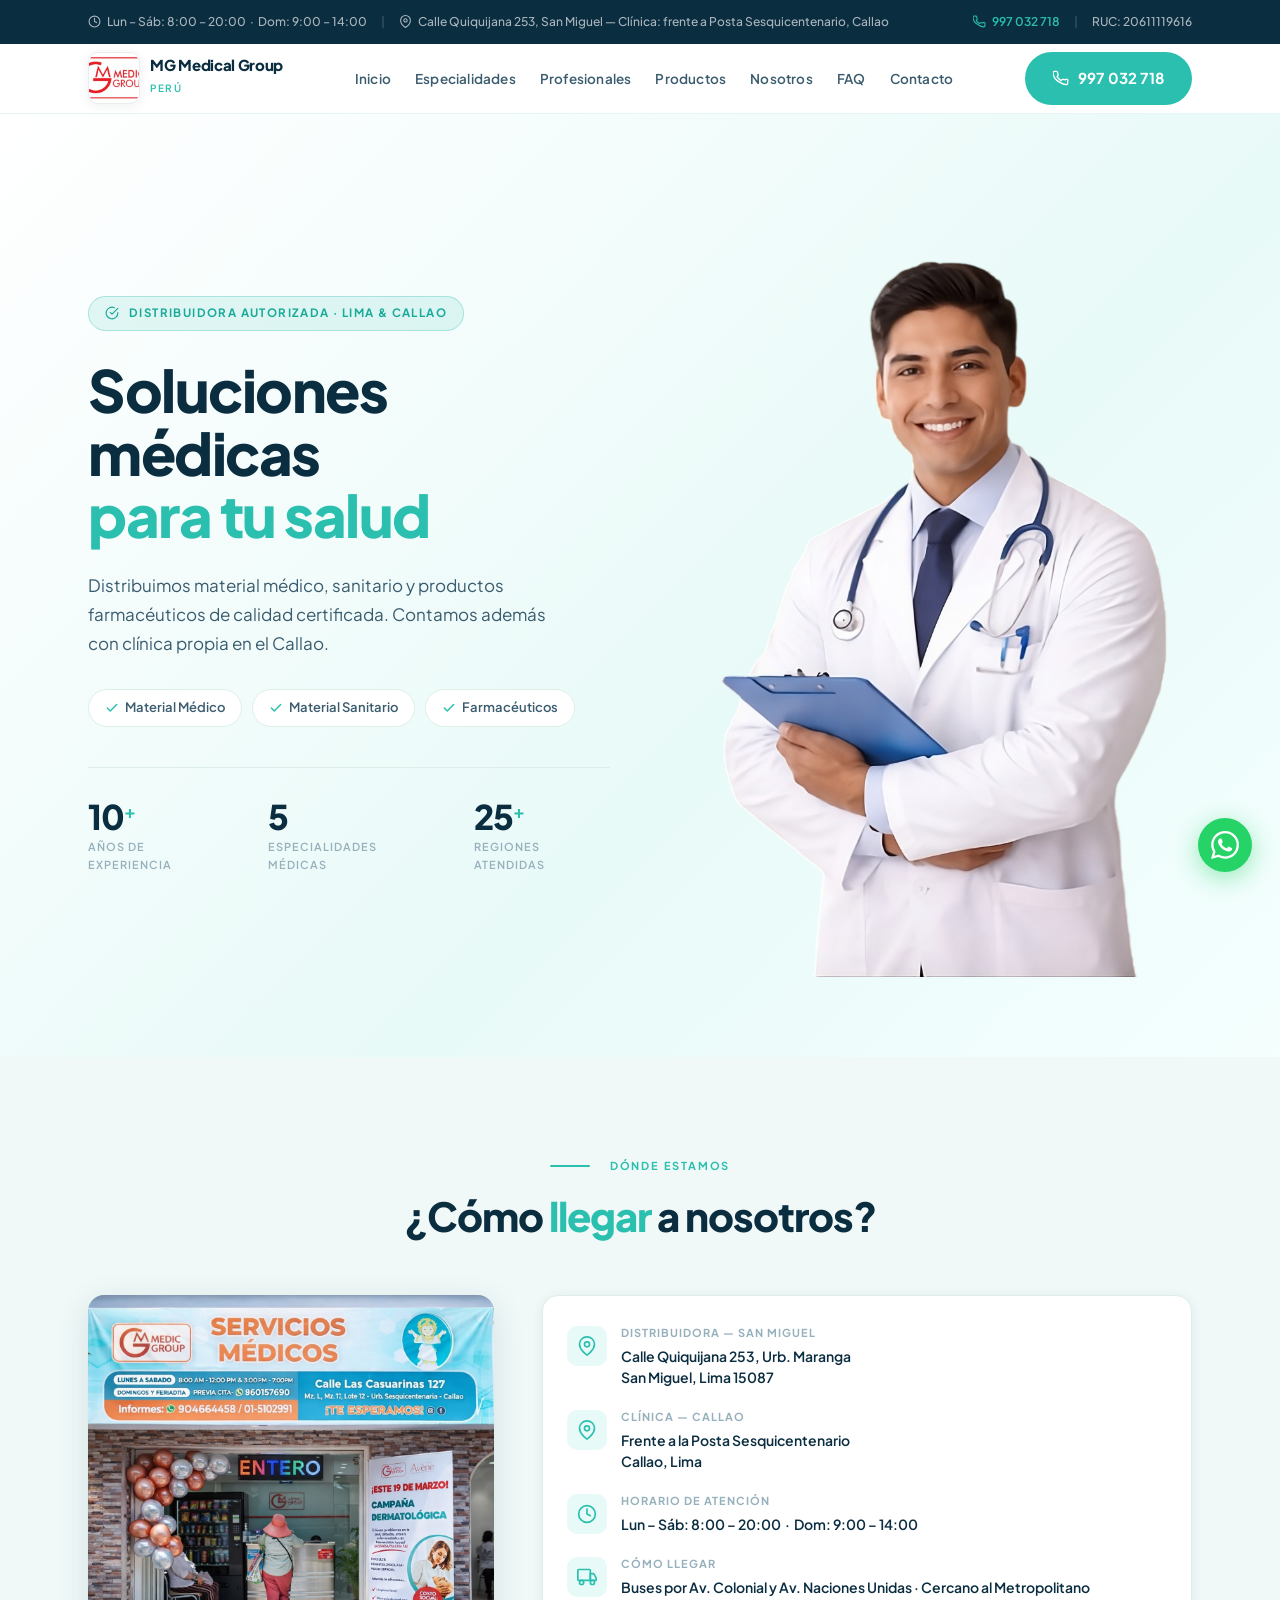
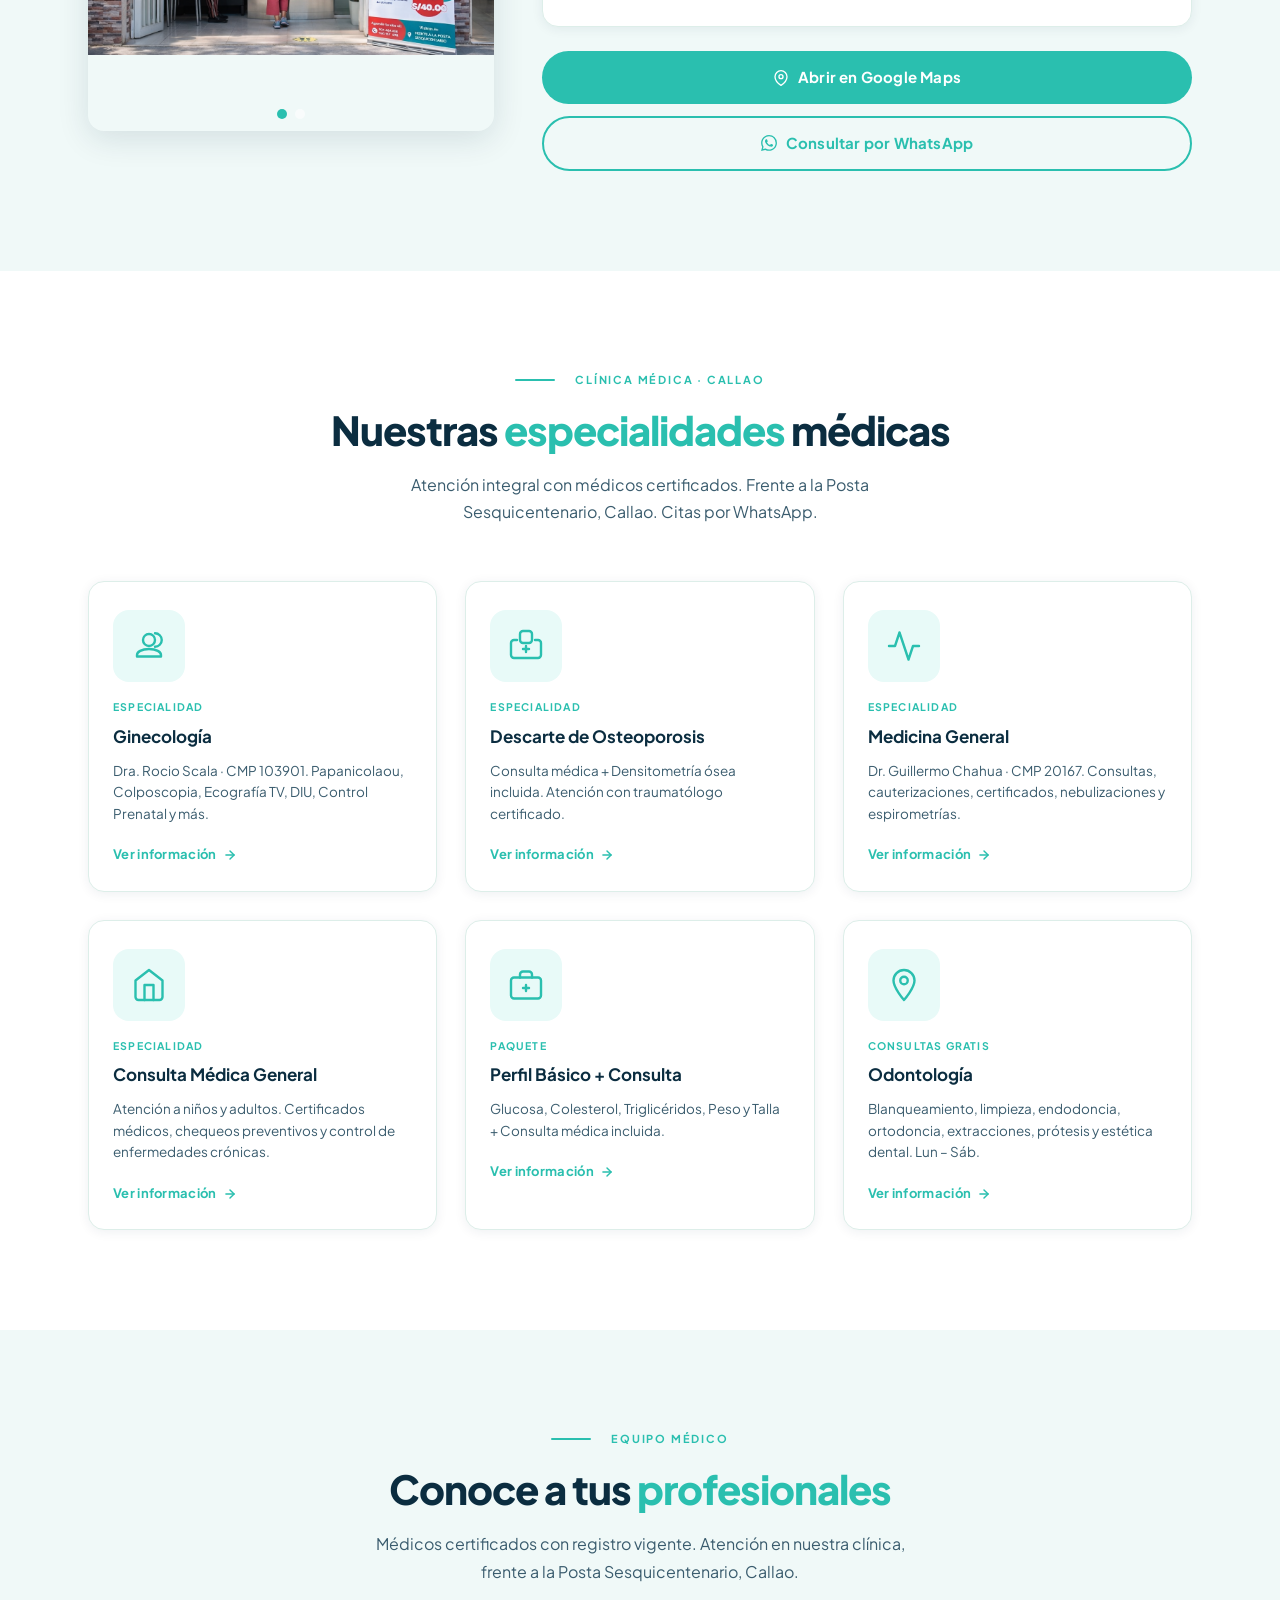
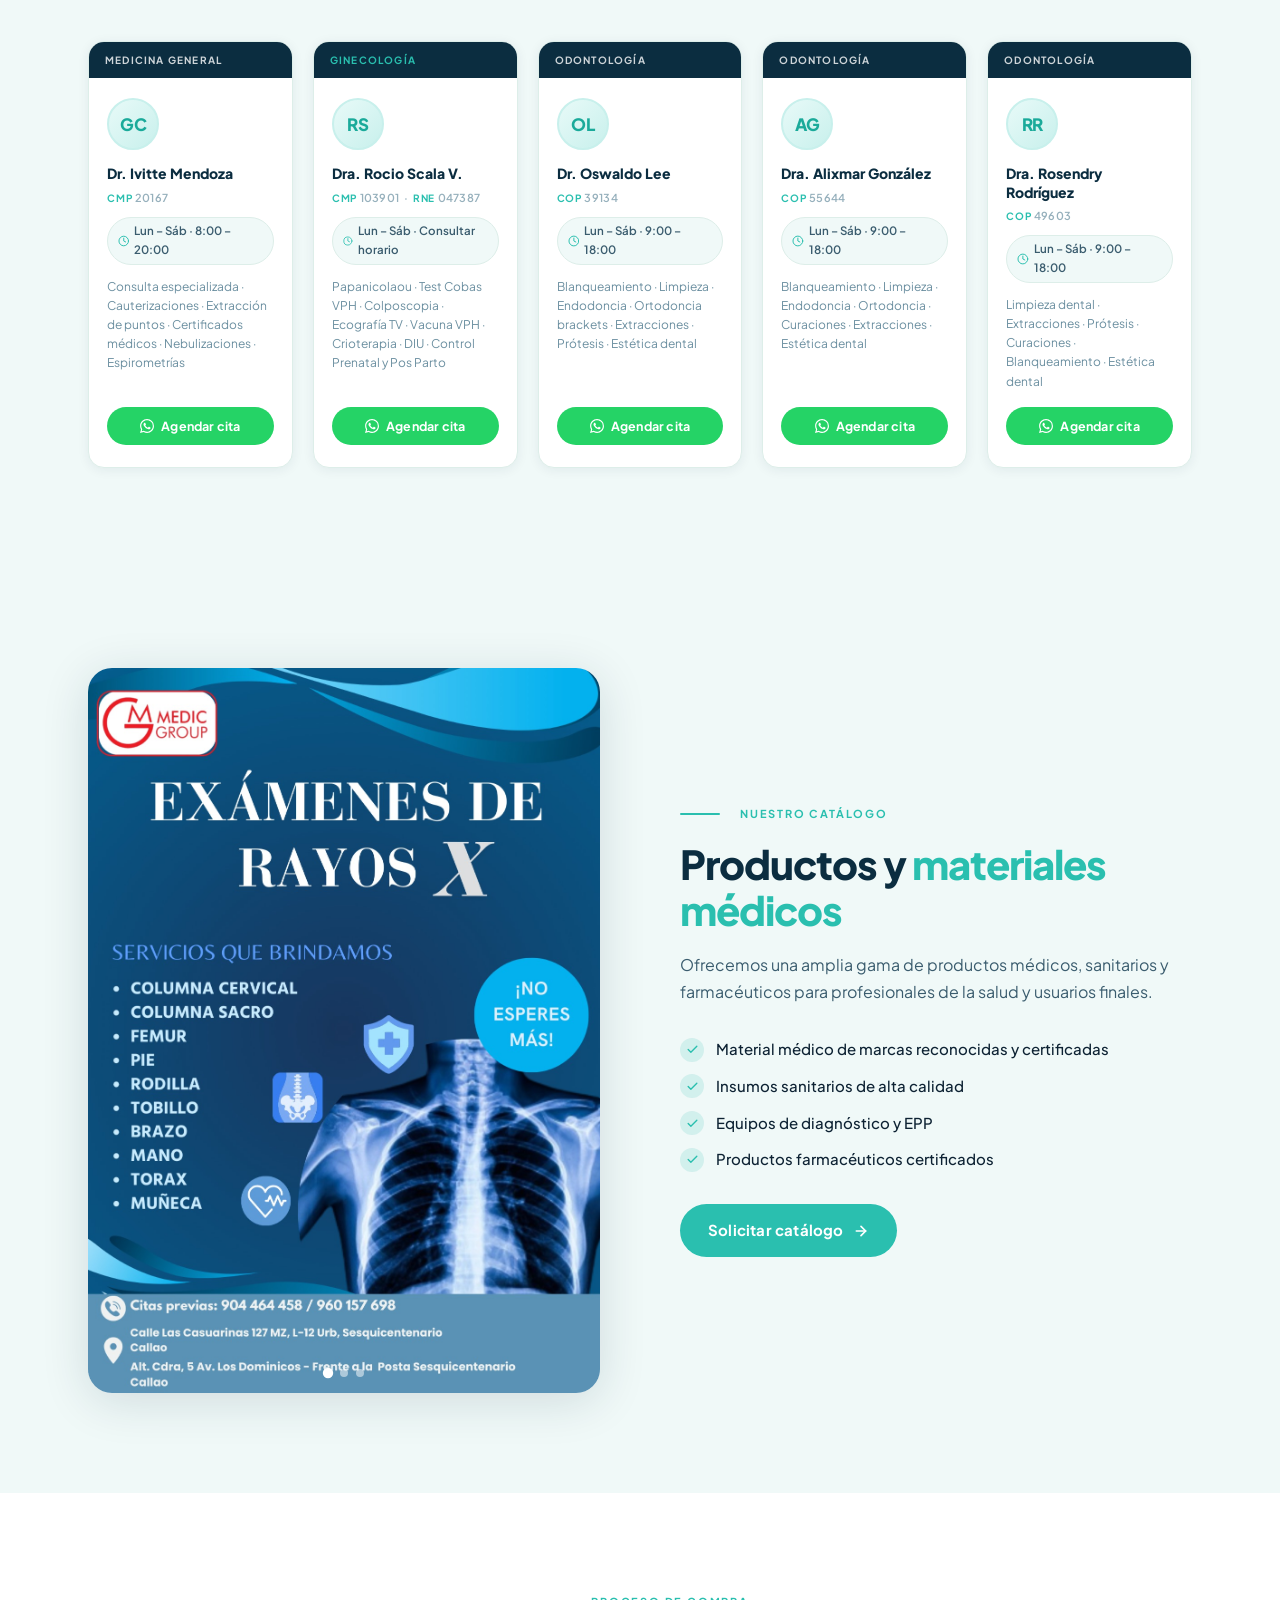
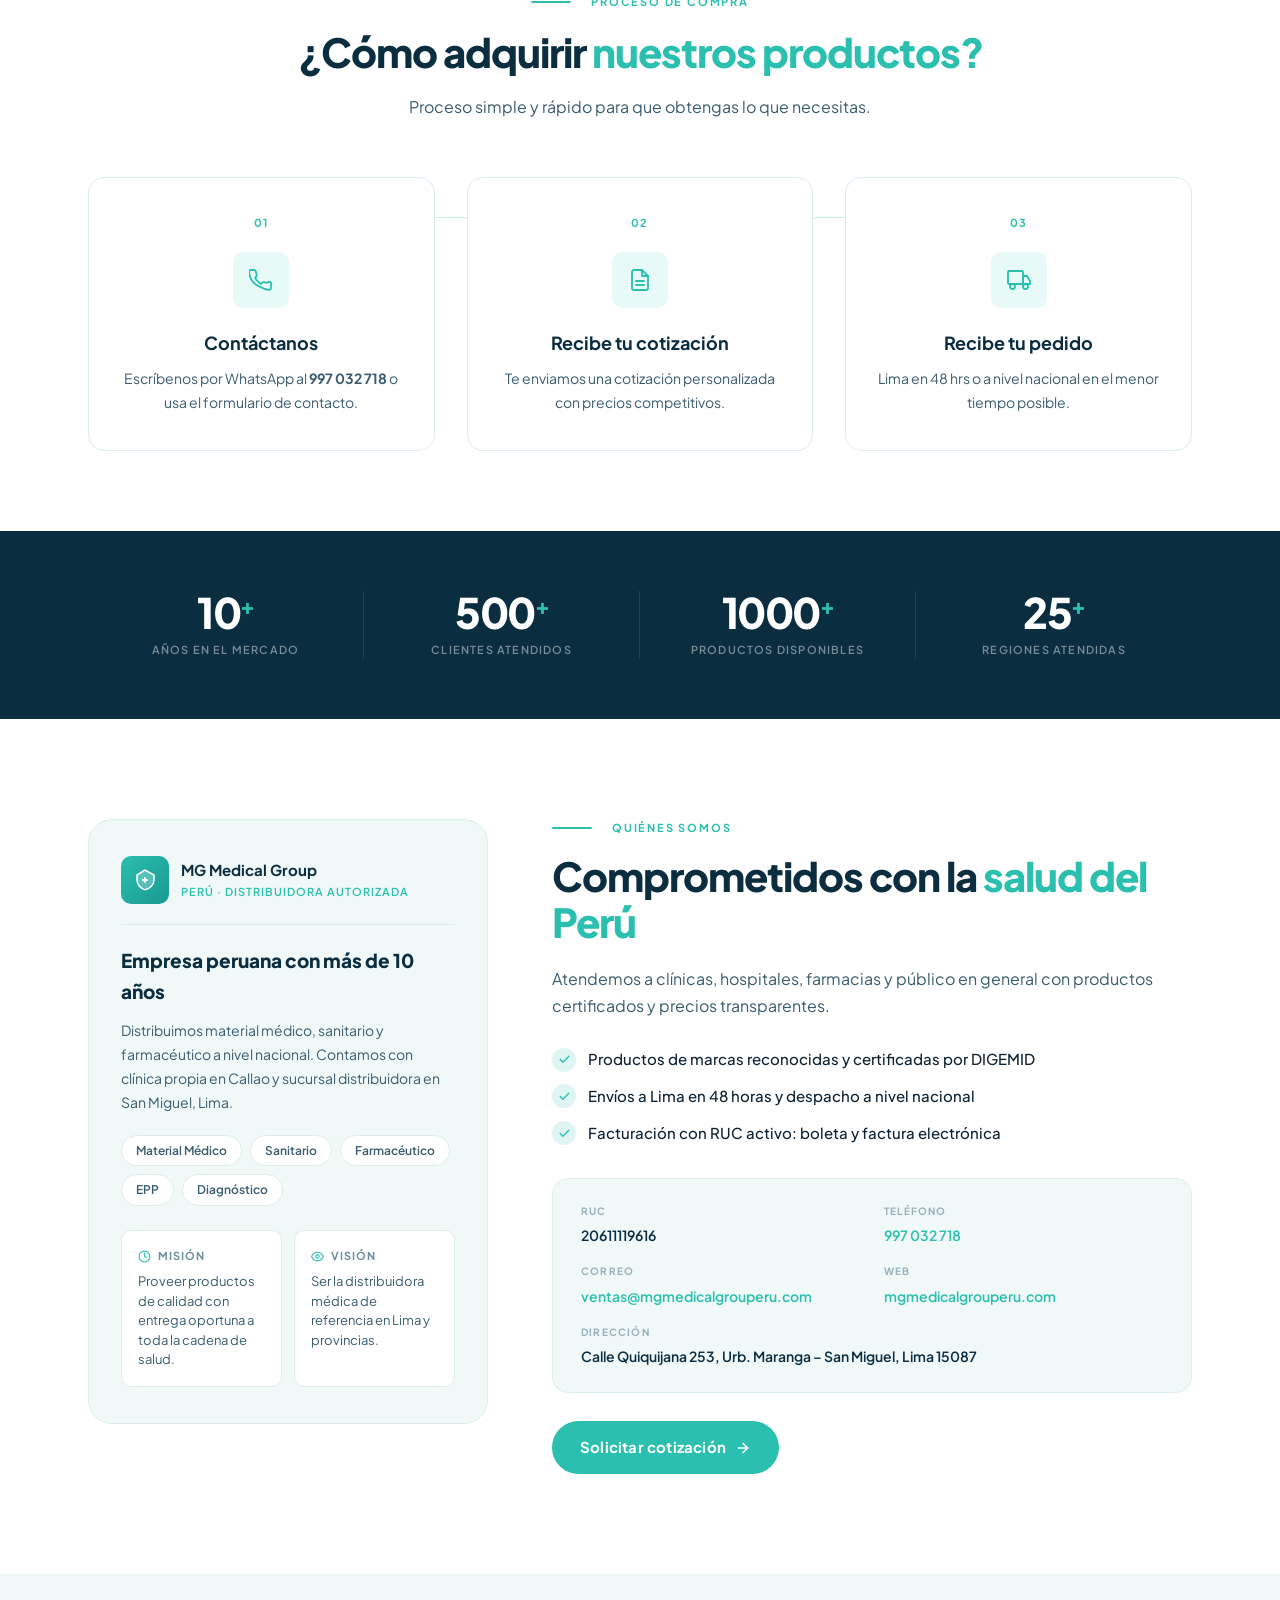
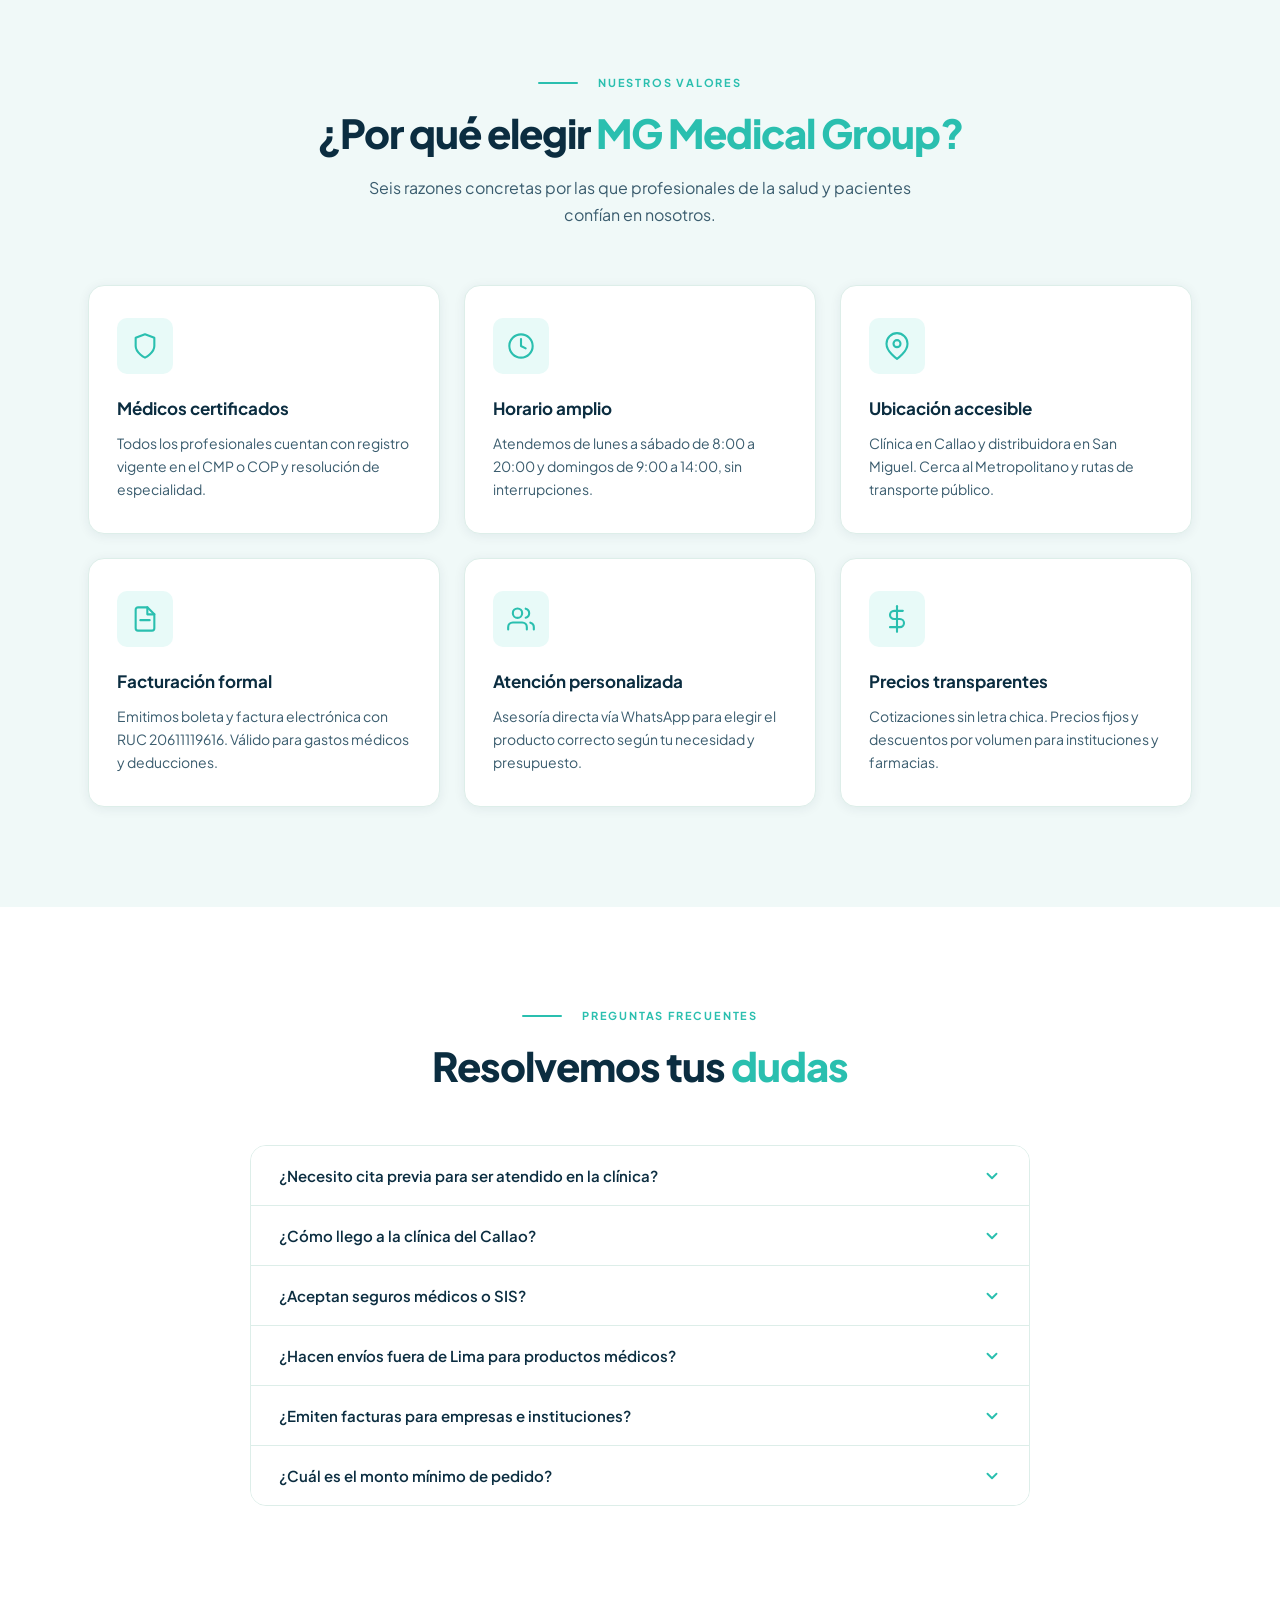
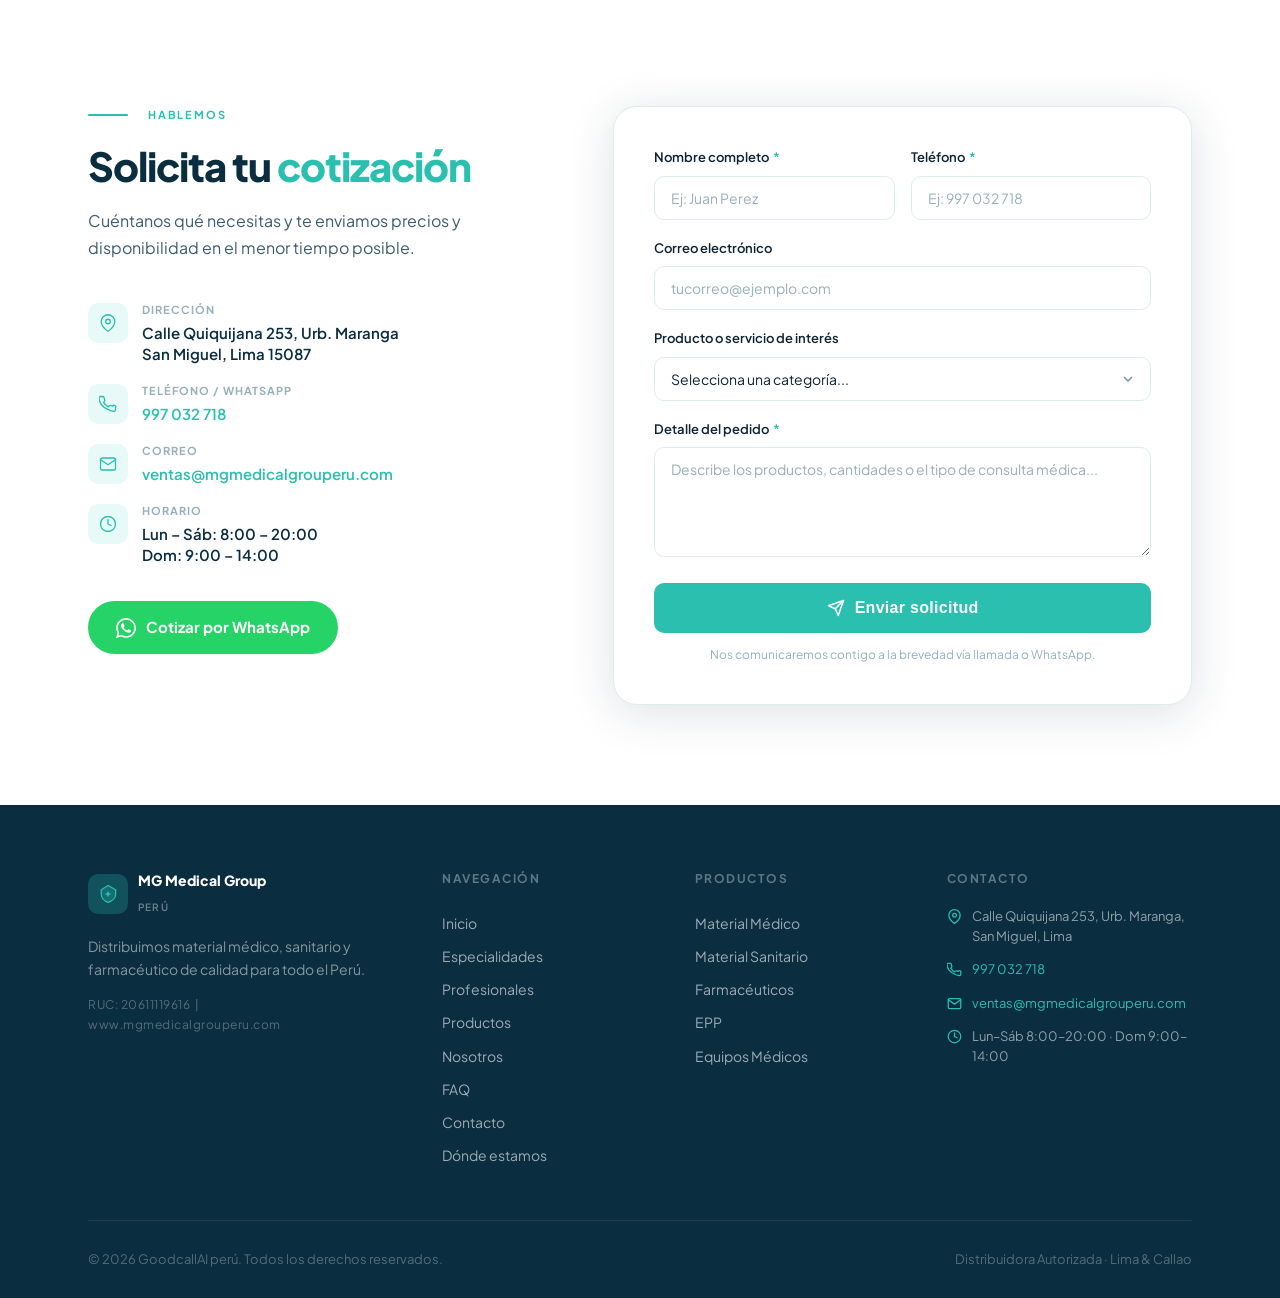
==== commit a4535c8d: "Update index.html" ====
--- a/files (4)/index.html
+++ b/files (4)/index.html
@@ -303,7 +303,7 @@
         <div class="prof-tag-bar"><span class="prof-tag">Medicina General</span></div>
         <div class="prof-card-body">
           <div class="prof-avatar-initials">GC</div>
-          <h3 class="prof-nombre">Dr. Guillermo Chahua Cuadros</h3>
+          <h3 class="prof-nombre">Dr. Ivitte Mendoza </h3>
           <div class="prof-colegiatura"><span class="prof-reg-label">CMP</span> 20167</div>
           <div class="prof-horario">
             <svg viewBox="0 0 24 24" fill="none" stroke="currentColor" stroke-width="2" stroke-linecap="round" stroke-linejoin="round" width="13" height="13"><circle cx="12" cy="12" r="10"/><polyline points="12 6 12 12 16 14"/></svg>
@@ -769,7 +769,7 @@
 var modalData = [
   { img: 'img1.jpeg',  tag: 'Especialidad',     title: 'Ginecolog\u00eda',             desc: 'Dra. Rocio Scala V. CMP 103901 \u2014 RNE 047387. Servicios: Papanicolaou, Test Cobas VPH, Colposcopia, Biopsia Cervix, Ecograf\u00eda TV, Vacuna VPH, Crioterapia, Inserci\u00f3n de DIU, Norplant, Control Prenatal y Pos Parto. Citas: 904 464 458.', tel: '51904464458' },
   { img: 'img2.jpeg',  tag: 'Especialidad',     title: 'Descarte de Osteoporosis',     desc: 'Campa\u00f1a de descarte de osteoporosis. Consulta m\u00e9dica + Densitometr\u00eda \u00f3sea incluida. Atenci\u00f3n con traumat\u00f3logo certificado. Fecha: 20 de Marzo, 9AM a 1PM.', tel: '51997032718' },
-  { img: 'imag3.jpg',  tag: 'Especialidad',     title: 'Medicina General',             desc: 'Dr. Guillermo Chahua Cuadros CMP 20167. Servicios: Consulta especializada, cauterizaciones, extracci\u00f3n de puntos, certificados m\u00e9dicos, atenci\u00f3n ni\u00f1os y adultos, nebulizaciones, espirometr\u00edas.', tel: '51997032718' },
+  { img: 'imag3.jpg',  tag: 'Especialidad',     title: 'Medicina General',             desc: 'Dr. Ivitte Mendoza CMP 20167. Servicios: Consulta especializada, cauterizaciones, extracci\u00f3n de puntos, certificados m\u00e9dicos, atenci\u00f3n ni\u00f1os y adultos, nebulizaciones, espirometr\u00edas.', tel: '51997032718' },
   { img: 'imag4.jpeg', tag: 'Especialidad',     title: 'Consulta M\u00e9dica General', desc: 'Atenci\u00f3n a ni\u00f1os y adultos. Certificados m\u00e9dicos, chequeos preventivos, nebulizaciones y espirometr\u00edas. Dr. Guillermo Chahua y equipo.', tel: '51997032718' },
   { img: 'imag6.jpeg', tag: 'Paquete', title: 'Perfil B\u00e1sico + Consulta', desc: 'Glucosa, Colesterol, Triglic\u00e9ridos, Peso y Talla + Consulta m\u00e9dica general incluida. Precio de campa\u00f1a disponible, cons\u00faltanos por WhatsApp.', tel: '51997032718' },
   { img: 'imag9.jpeg', tag: 'Consultas Gratis', title: 'Odontolog\u00eda',             desc: 'Dr. Oswaldo Lee COP 39134, Dra. Alixmar Gonz\u00e1lez COP 55644, Dra. Rosendry Rodr\u00edguez COP 49603. Servicios: Blanqueamiento, limpieza, endodoncia, ortodoncia, extracciones, pr\u00f3tesis, est\u00e9tica dental. Lunes a s\u00e1bados.', tel: '51997032718' }
--- a/files (4)/styles.css
+++ b/files (4)/styles.css
@@ -68,7 +68,7 @@
    ============================================================ */
 .topbar {
   background: var(--navy);
-  padding: 8px 0;
+ padding: 12px 0;
   font-size: 12px;
   font-weight: 500;
   color: rgba(255,255,255,.65);
@@ -111,7 +111,7 @@
   background: rgba(255,255,255,.97);
   backdrop-filter: blur(14px);
   -webkit-backdrop-filter: blur(14px);
-  padding: 14px 0;
+  padding: 8px 0;
   border-bottom: 1px solid rgba(42,191,175,.12);
   transition: box-shadow var(--transition);
 }
@@ -130,7 +130,7 @@
   flex-shrink: 0;
 }
 .logo-icon {
-  width: 48px; height: 48px;
+  width: 52px; height: 52px;
   border-radius: var(--radius-sm);
   background: #fff;
   border: 1.5px solid var(--gray);
@@ -139,7 +139,7 @@
   overflow: hidden;
   box-shadow: var(--shadow-sm);
 }
-.logo-icon img { width: 100%; height: 100%; object-fit: cover; border-radius: 8px; }
+.logo-icon img { width: 100% !important; height: 100% !important; object-fit: cover !important; border-radius: 10px; }
 .logo-icon svg { width: 26px; height: 26px; }
 .logo-text strong {
   display: block;
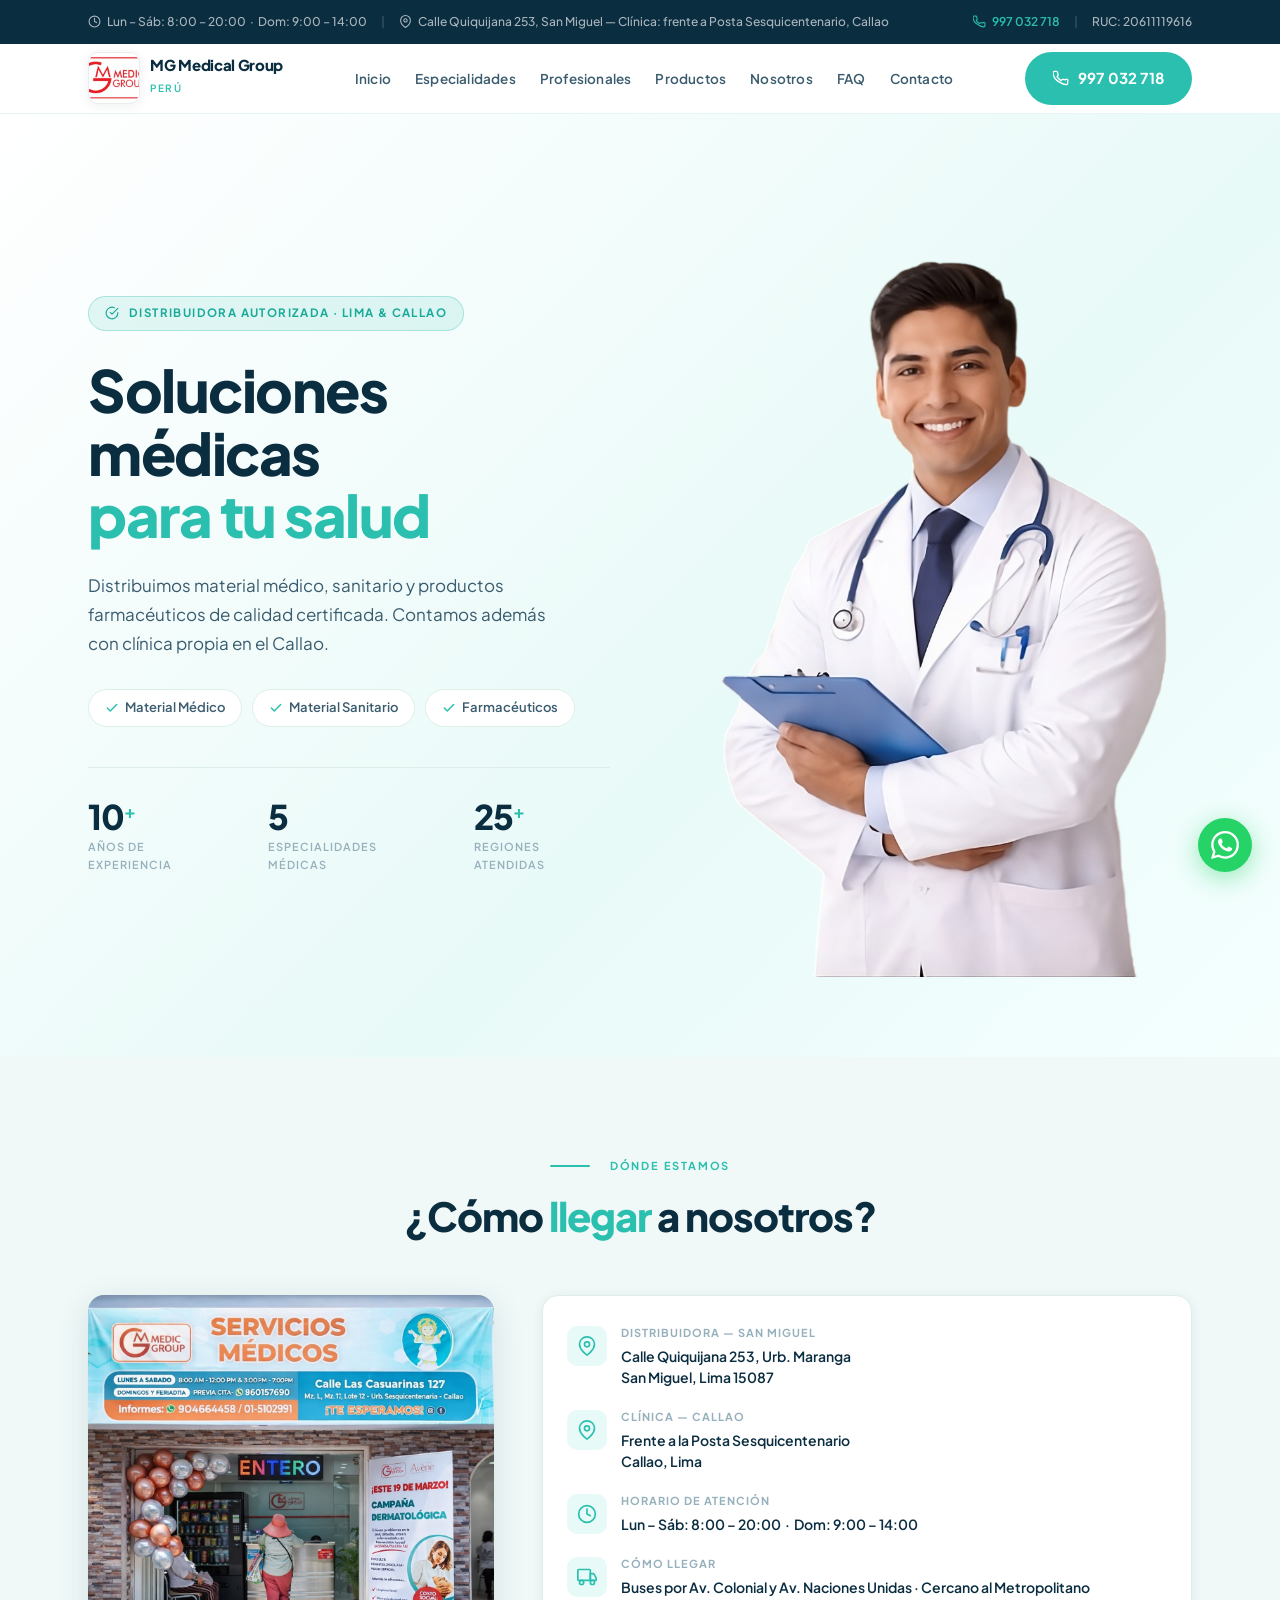
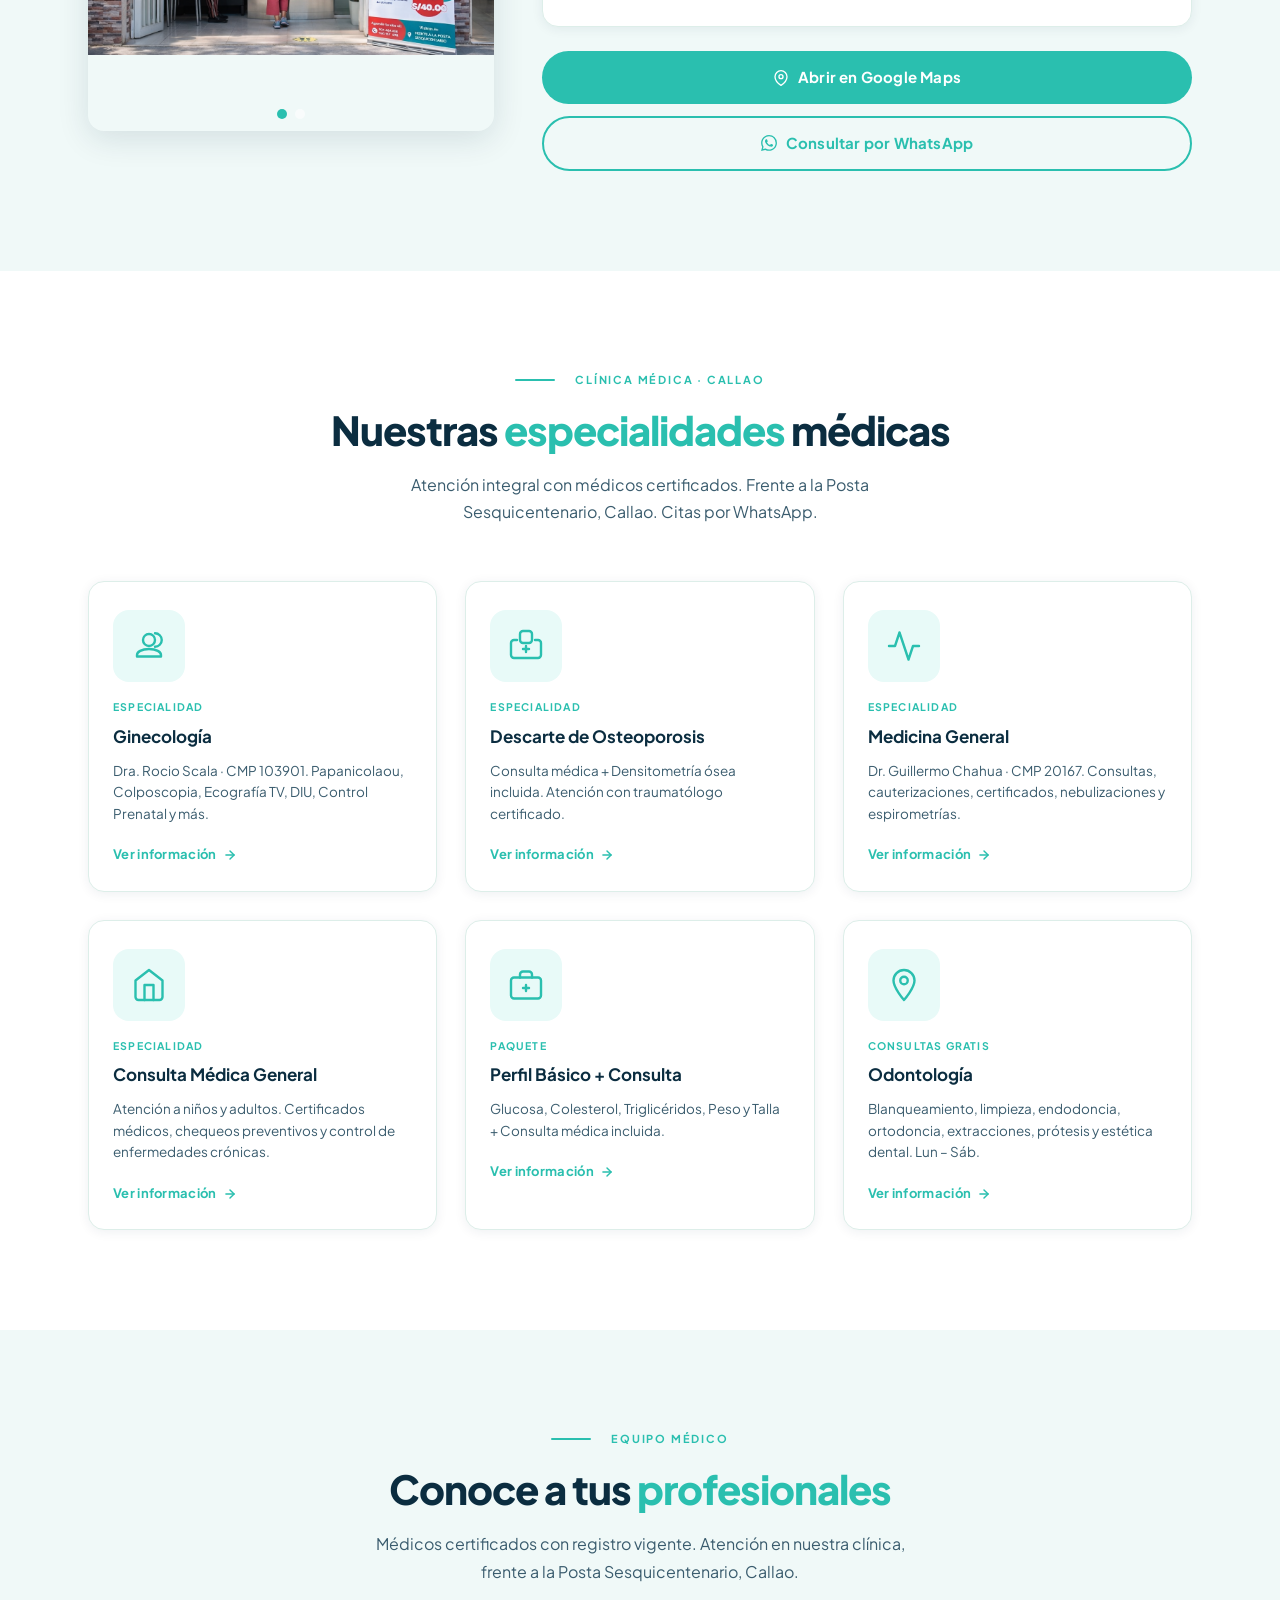
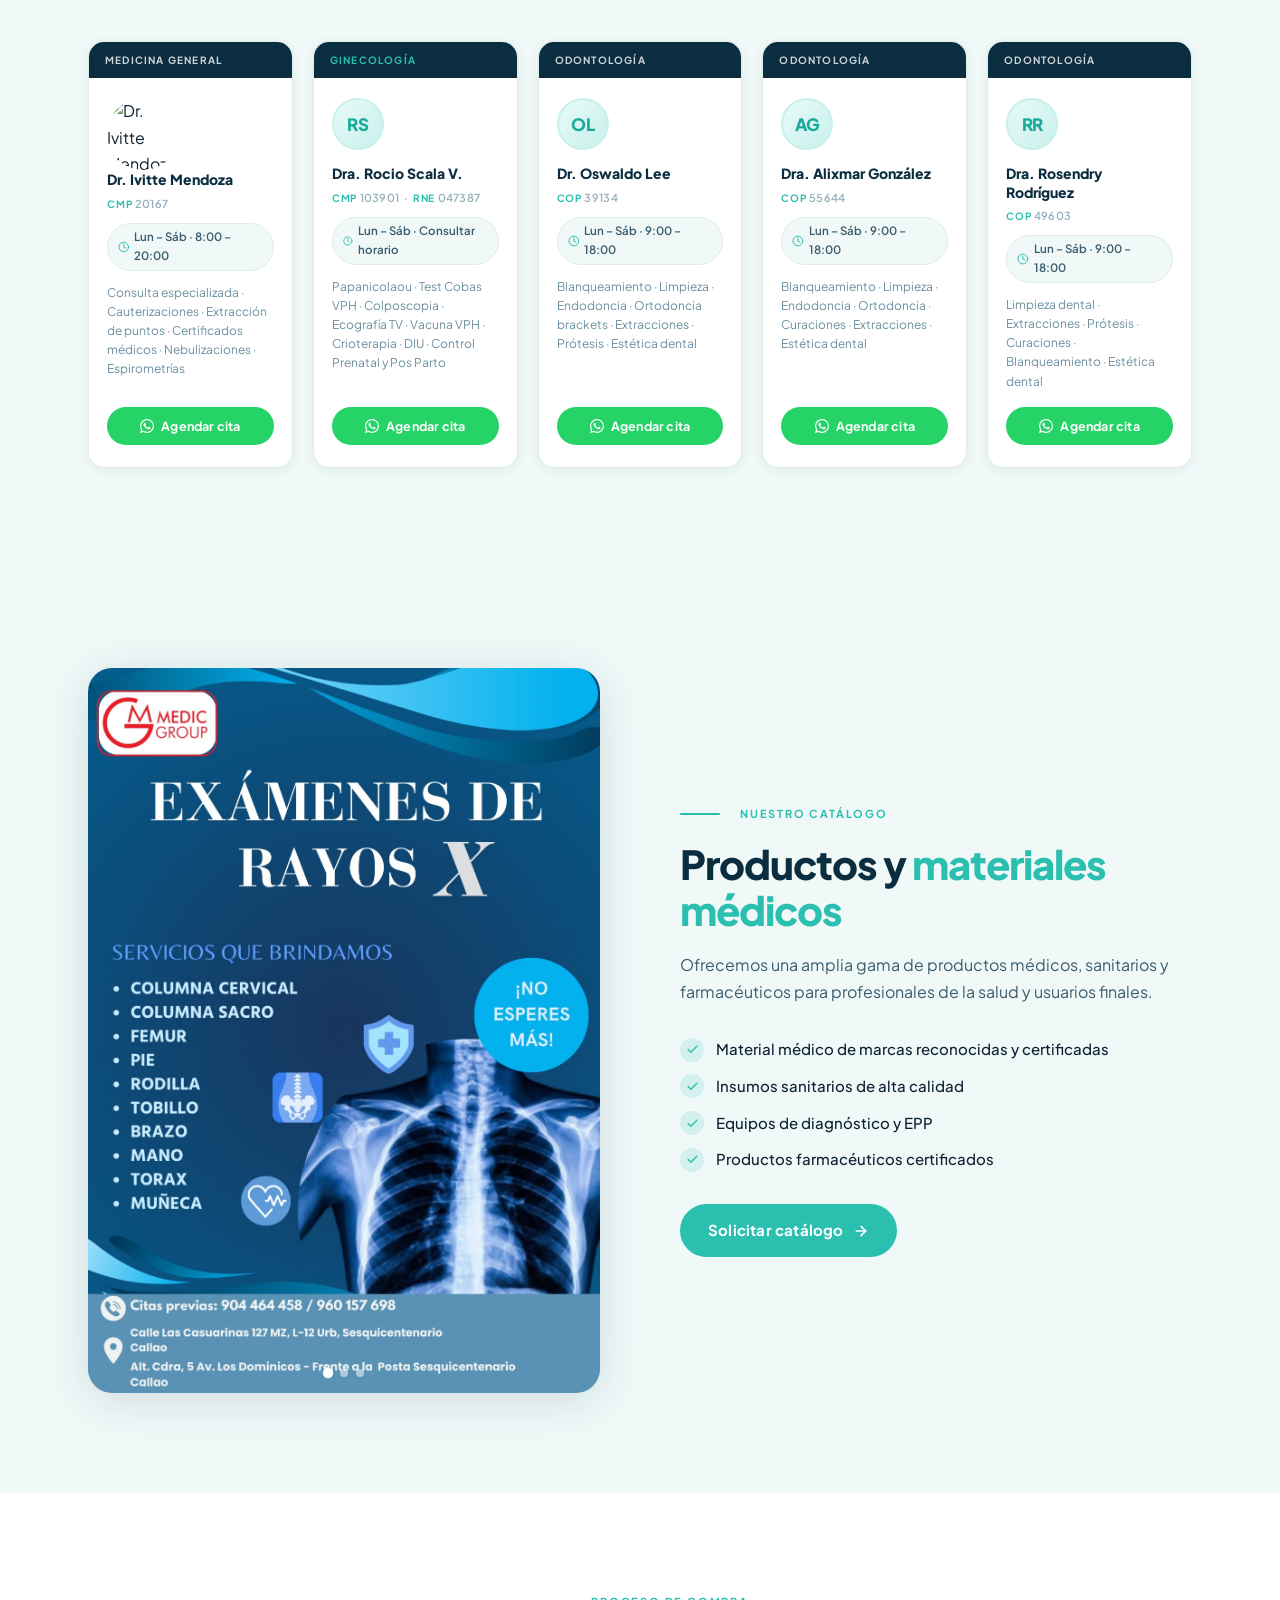
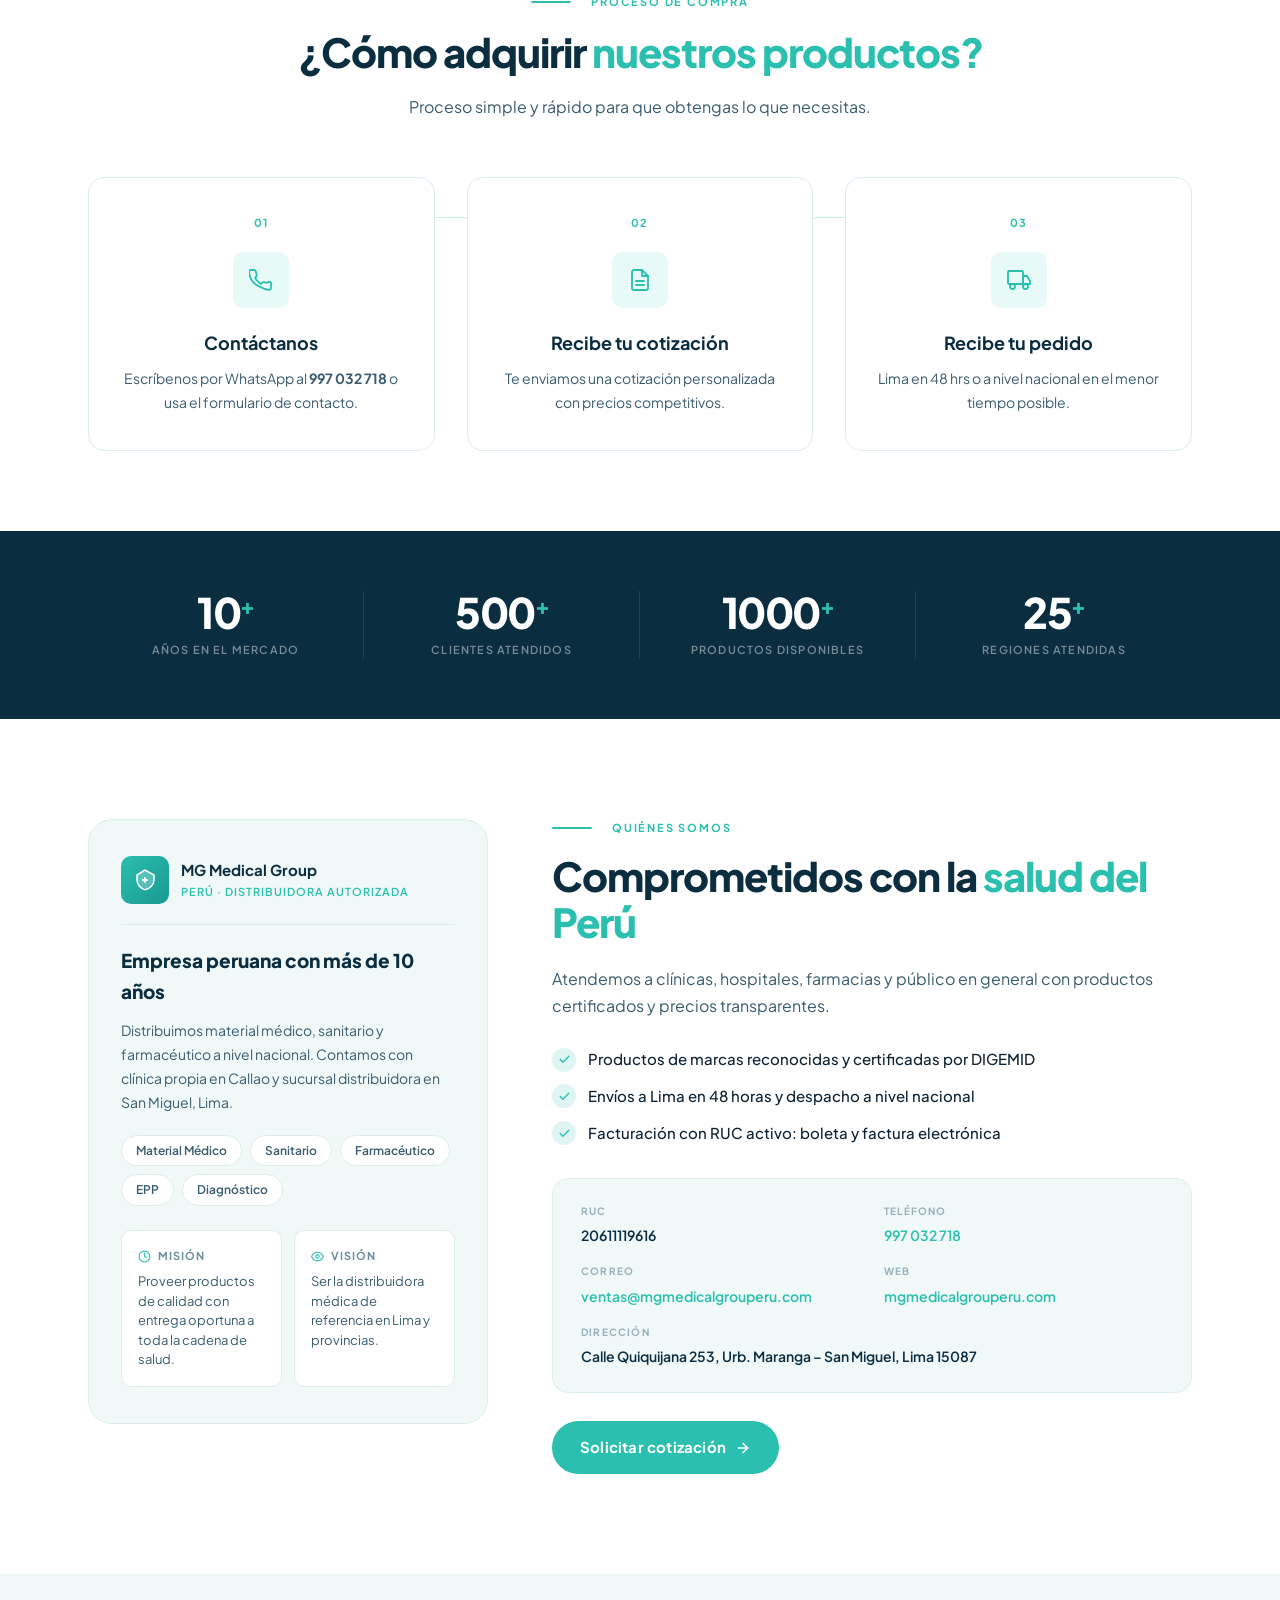
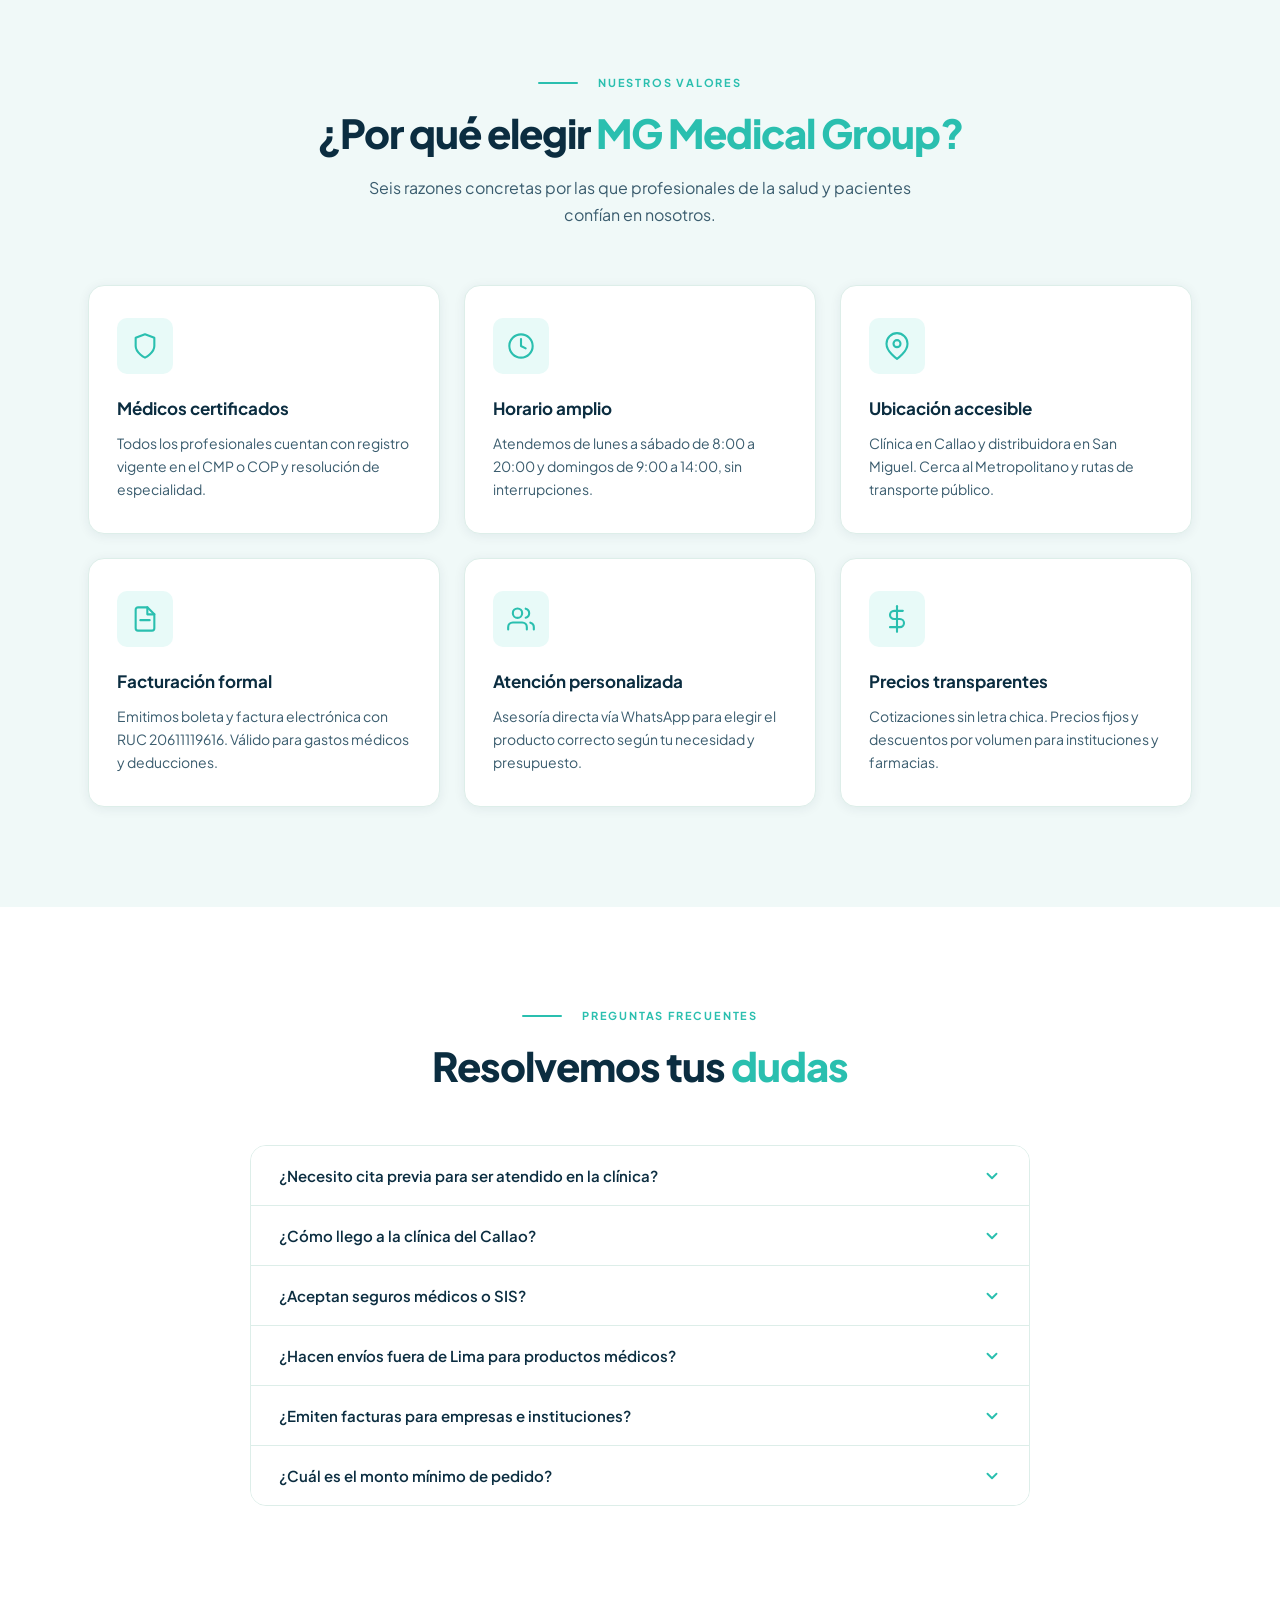
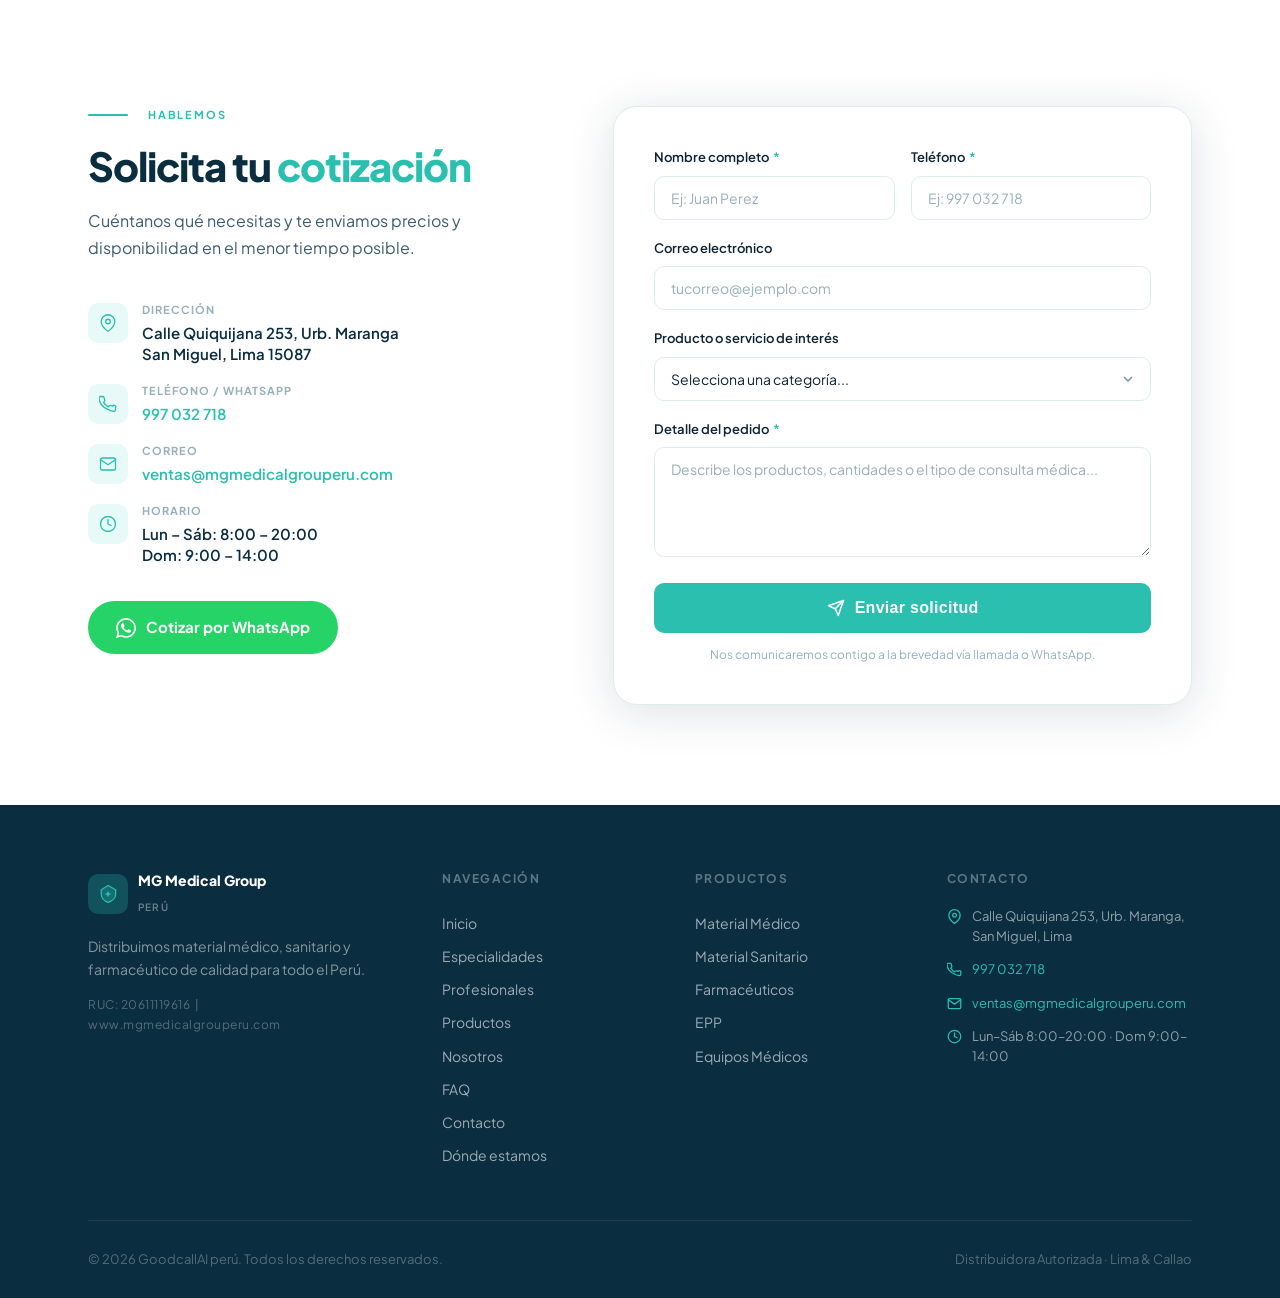
==== commit d46a9c9d: "Update index.html" ====
--- a/files (4)/index.html
+++ b/files (4)/index.html
@@ -302,7 +302,7 @@
       <div class="prof-card reveal delay-1">
         <div class="prof-tag-bar"><span class="prof-tag">Medicina General</span></div>
         <div class="prof-card-body">
-          <div class="prof-avatar-initials">GC</div>
+          <img src="dr-ivitte.jpg" alt="Dr. Ivitte Mendoza" style="width:72px;height:72px;border-radius:50%;object-fit:cover;object-position:top;">
           <h3 class="prof-nombre">Dr. Ivitte Mendoza </h3>
           <div class="prof-colegiatura"><span class="prof-reg-label">CMP</span> 20167</div>
           <div class="prof-horario">
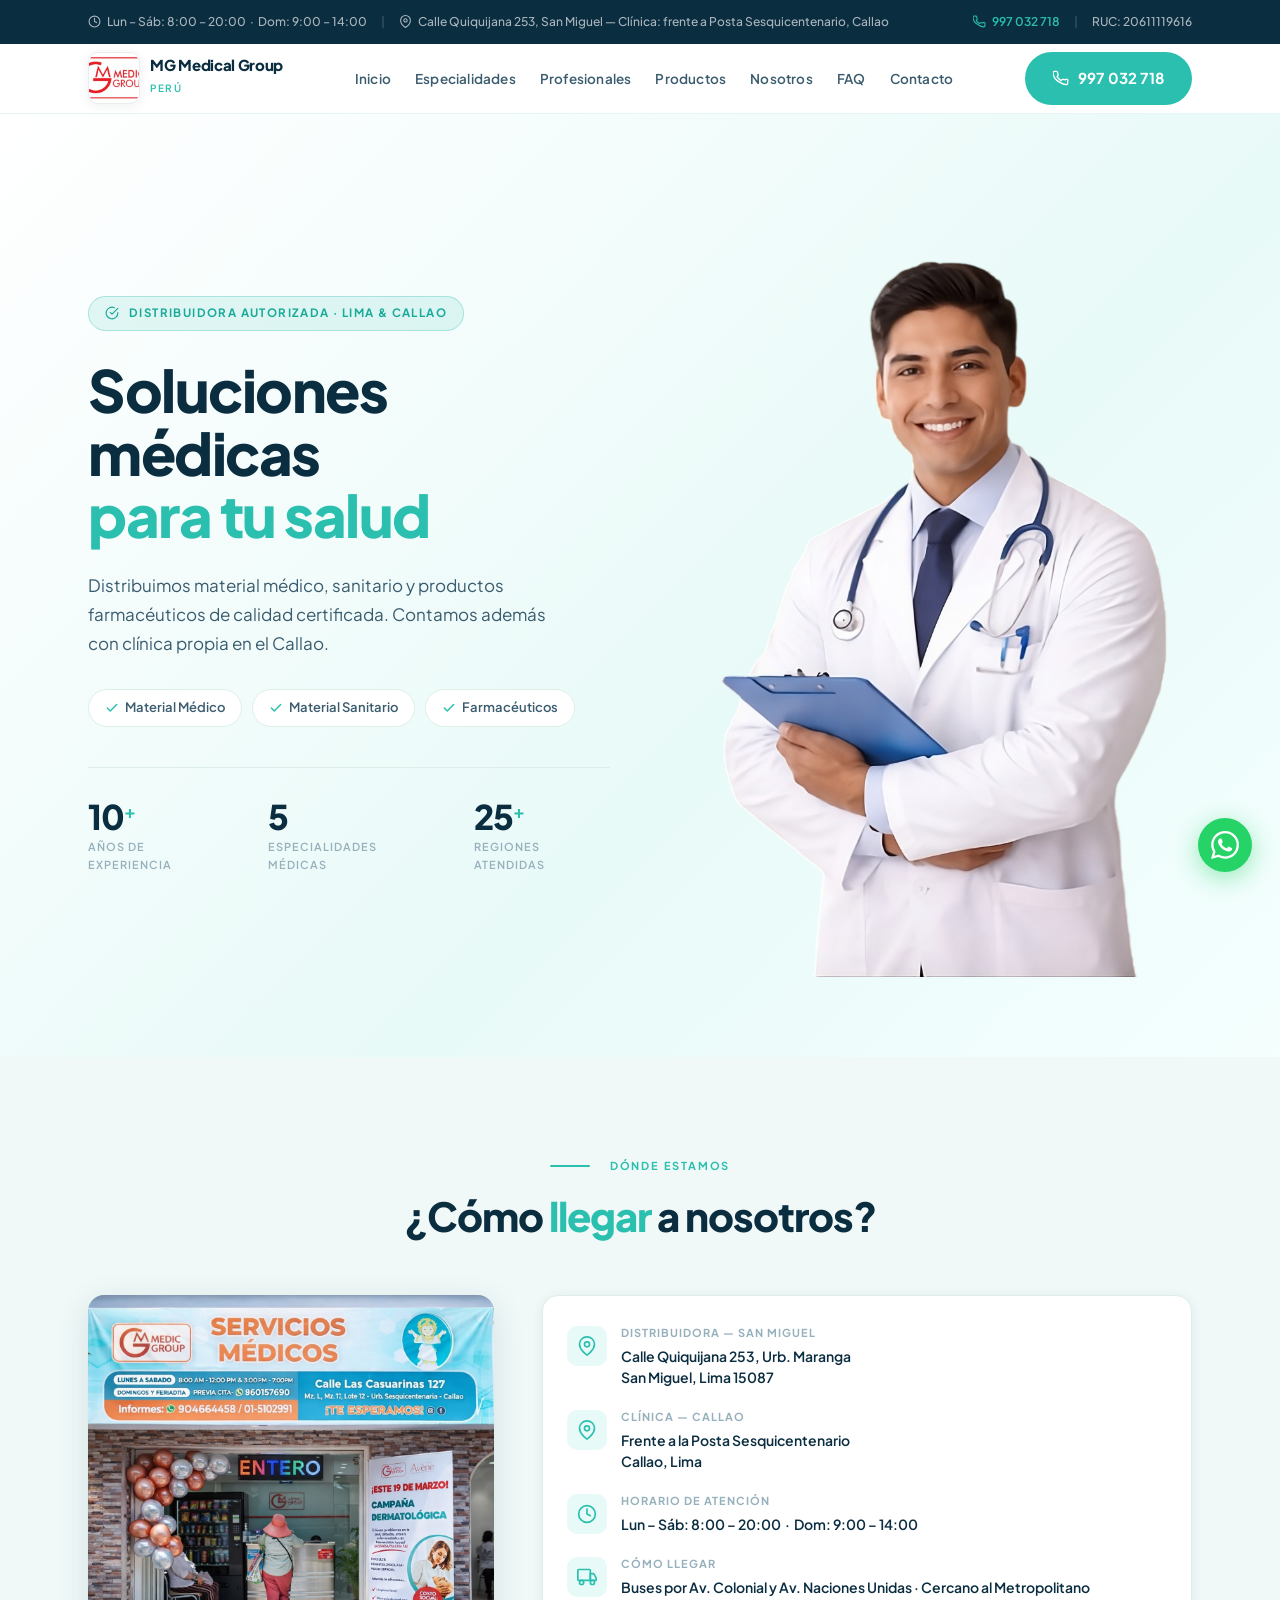
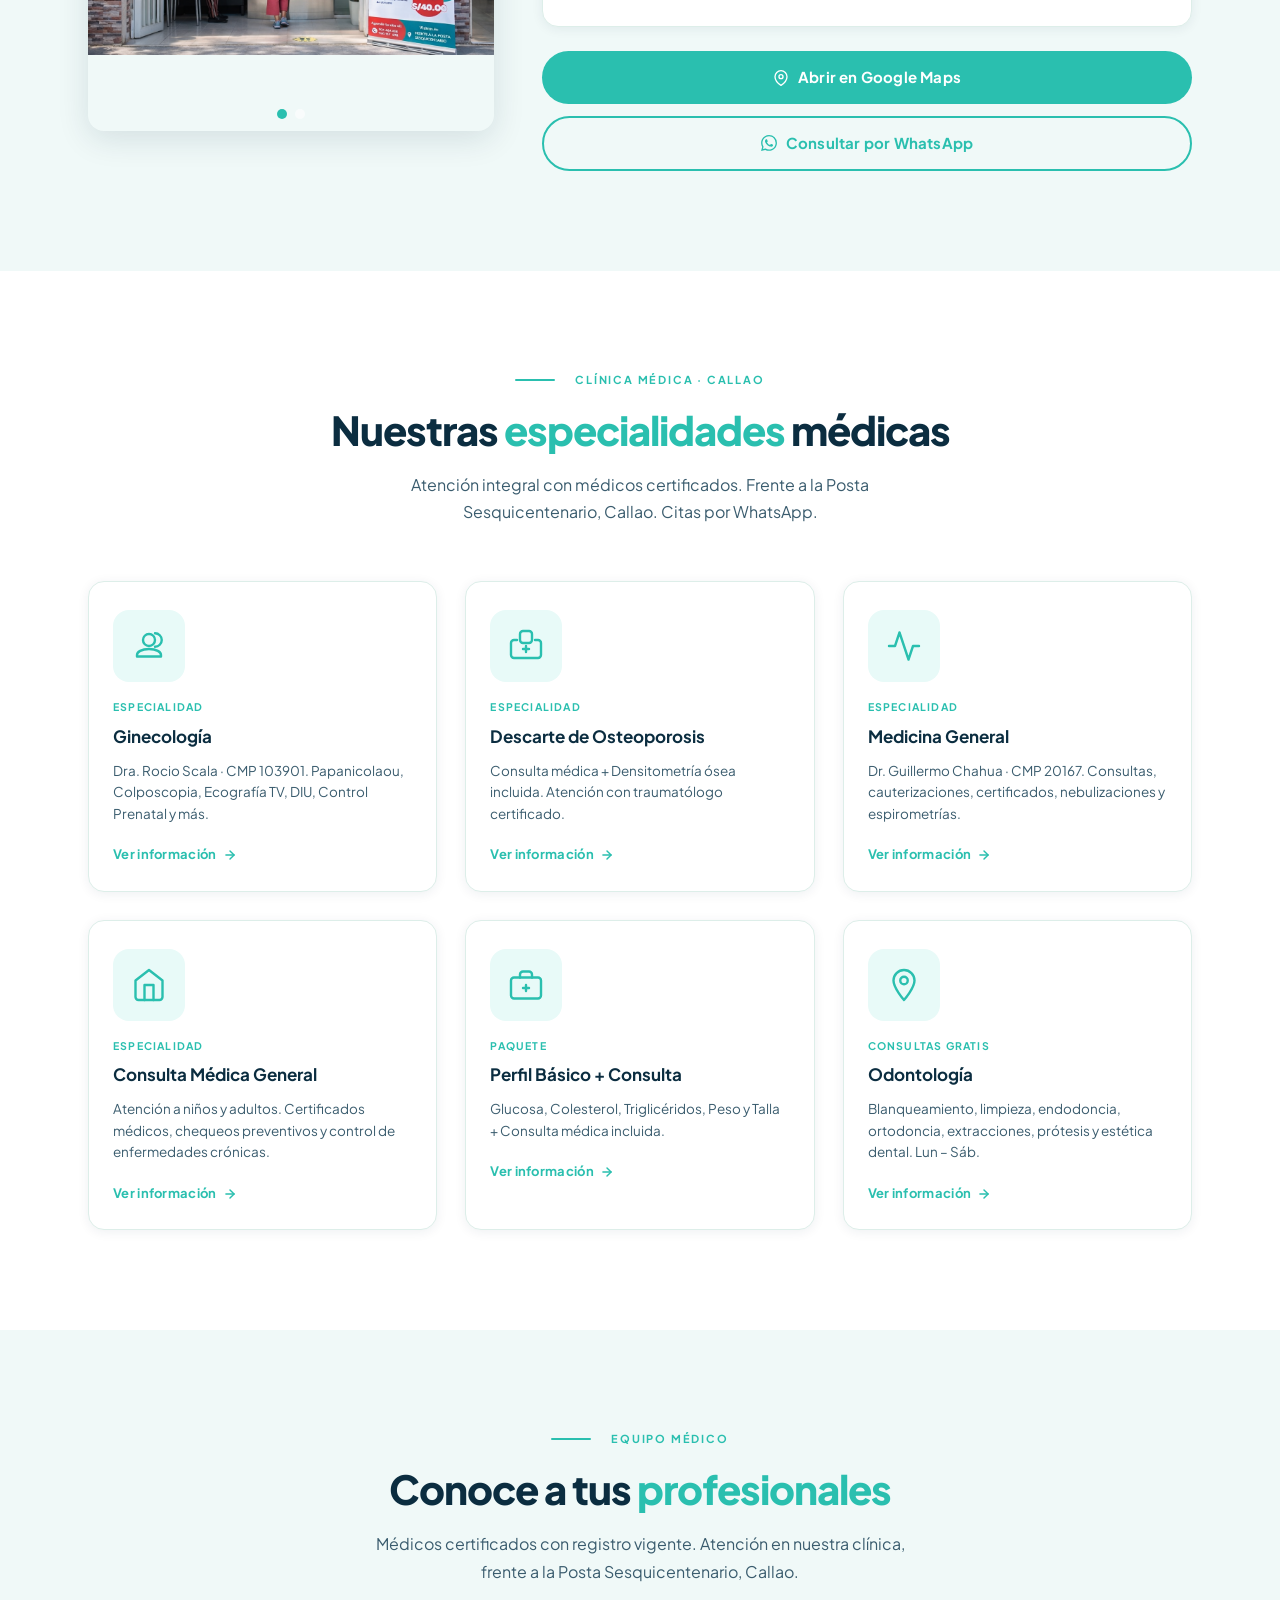
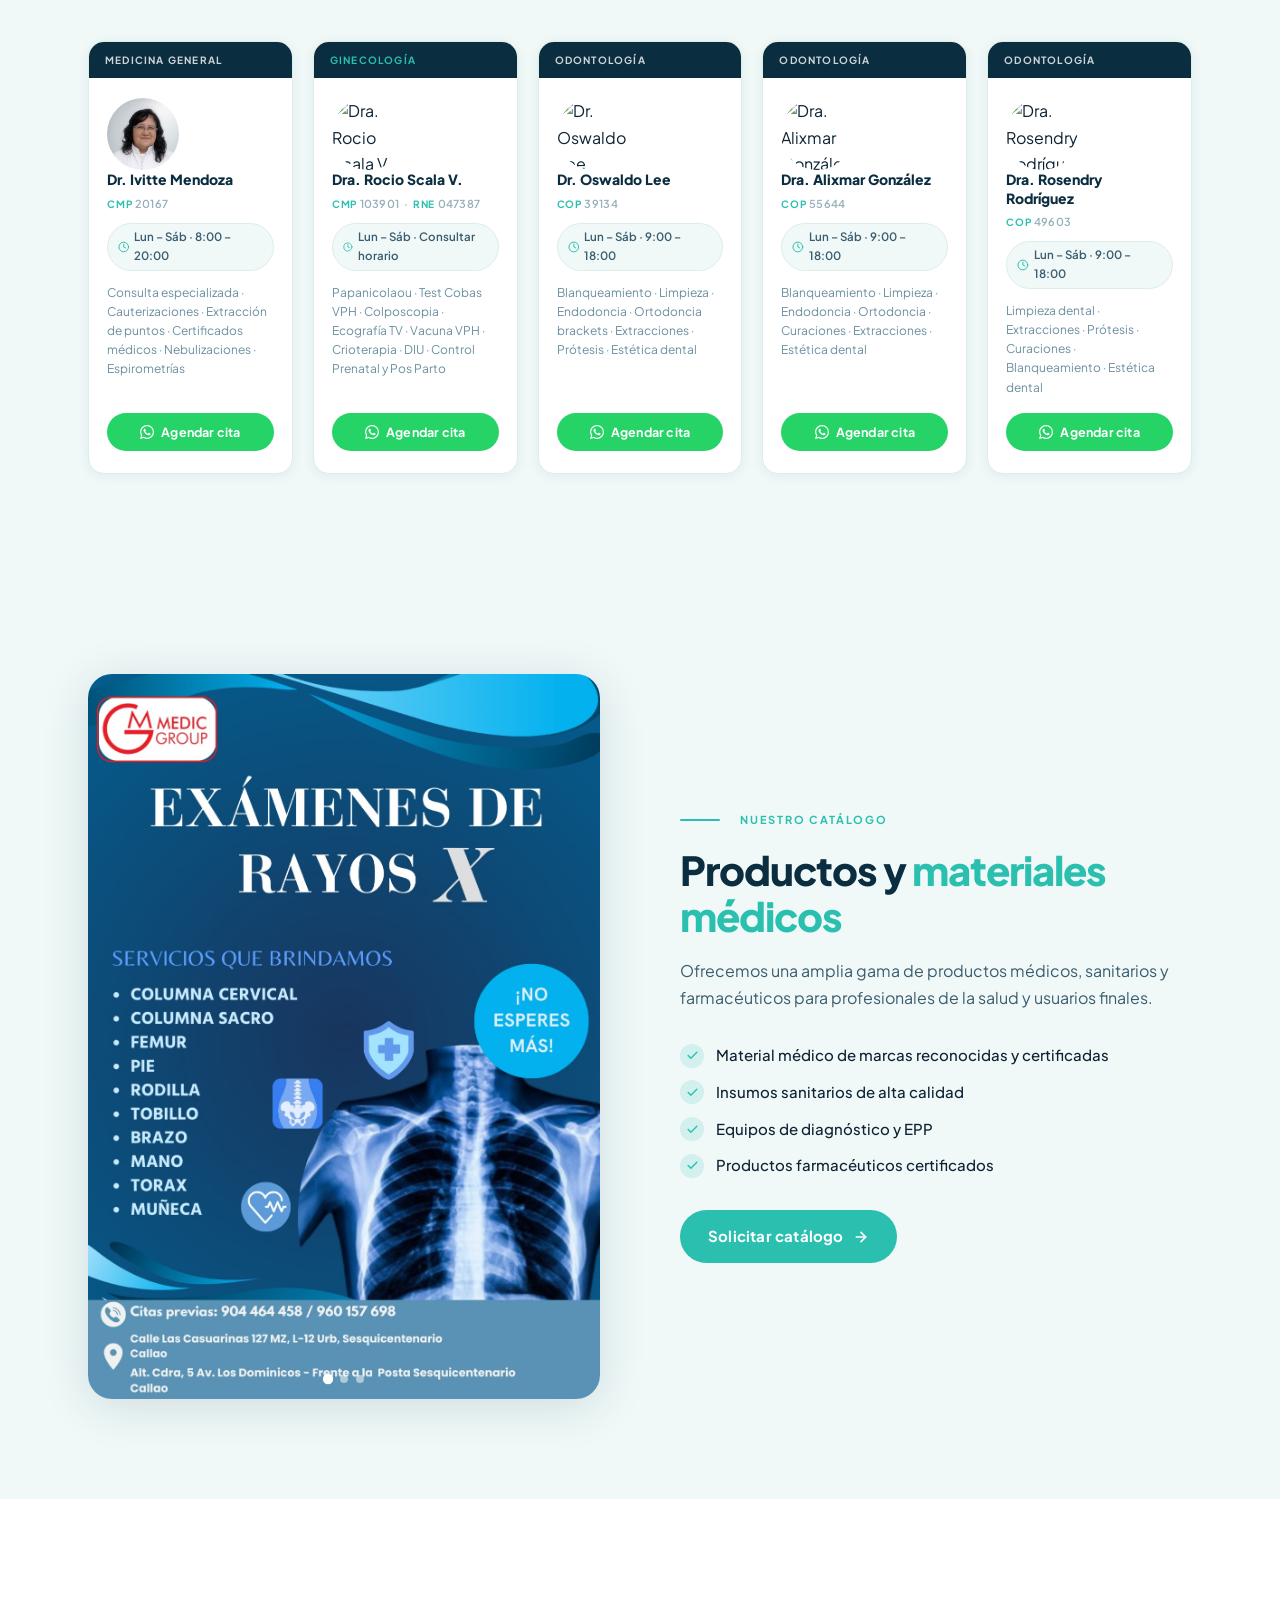
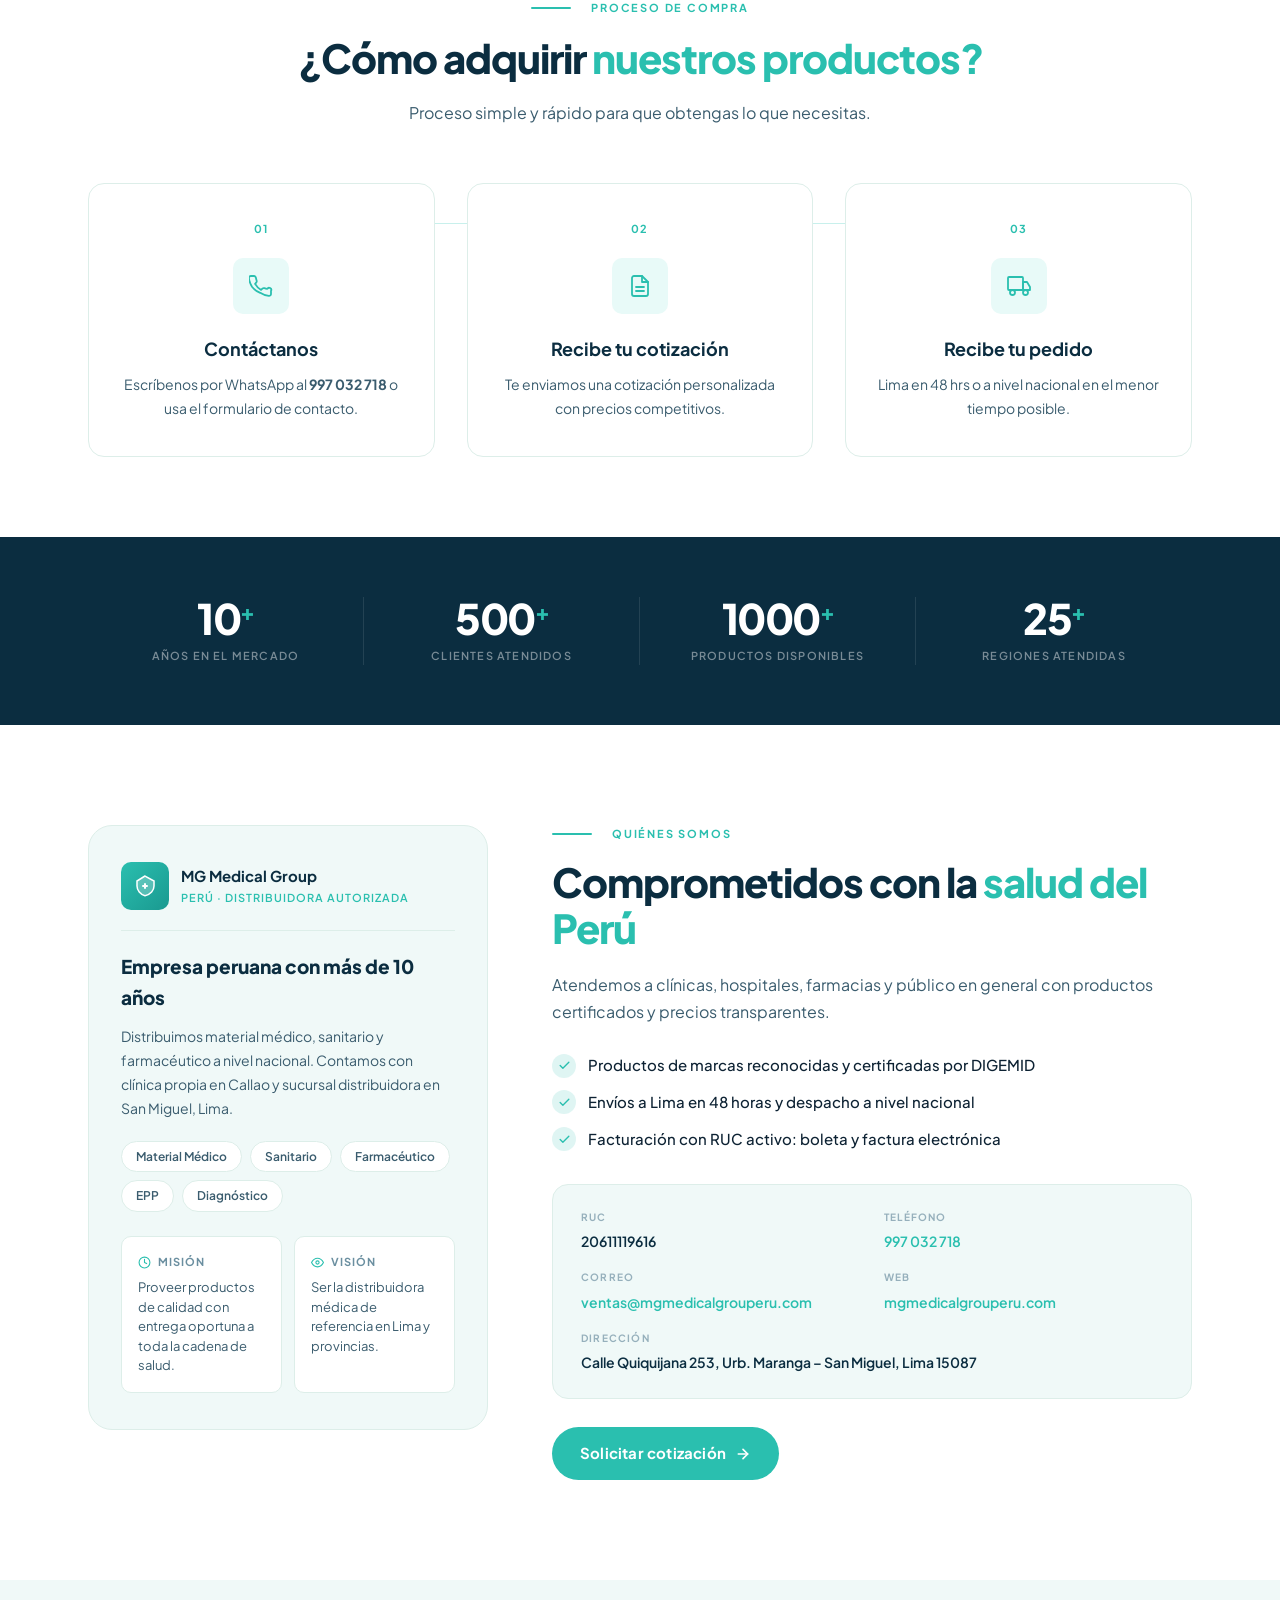
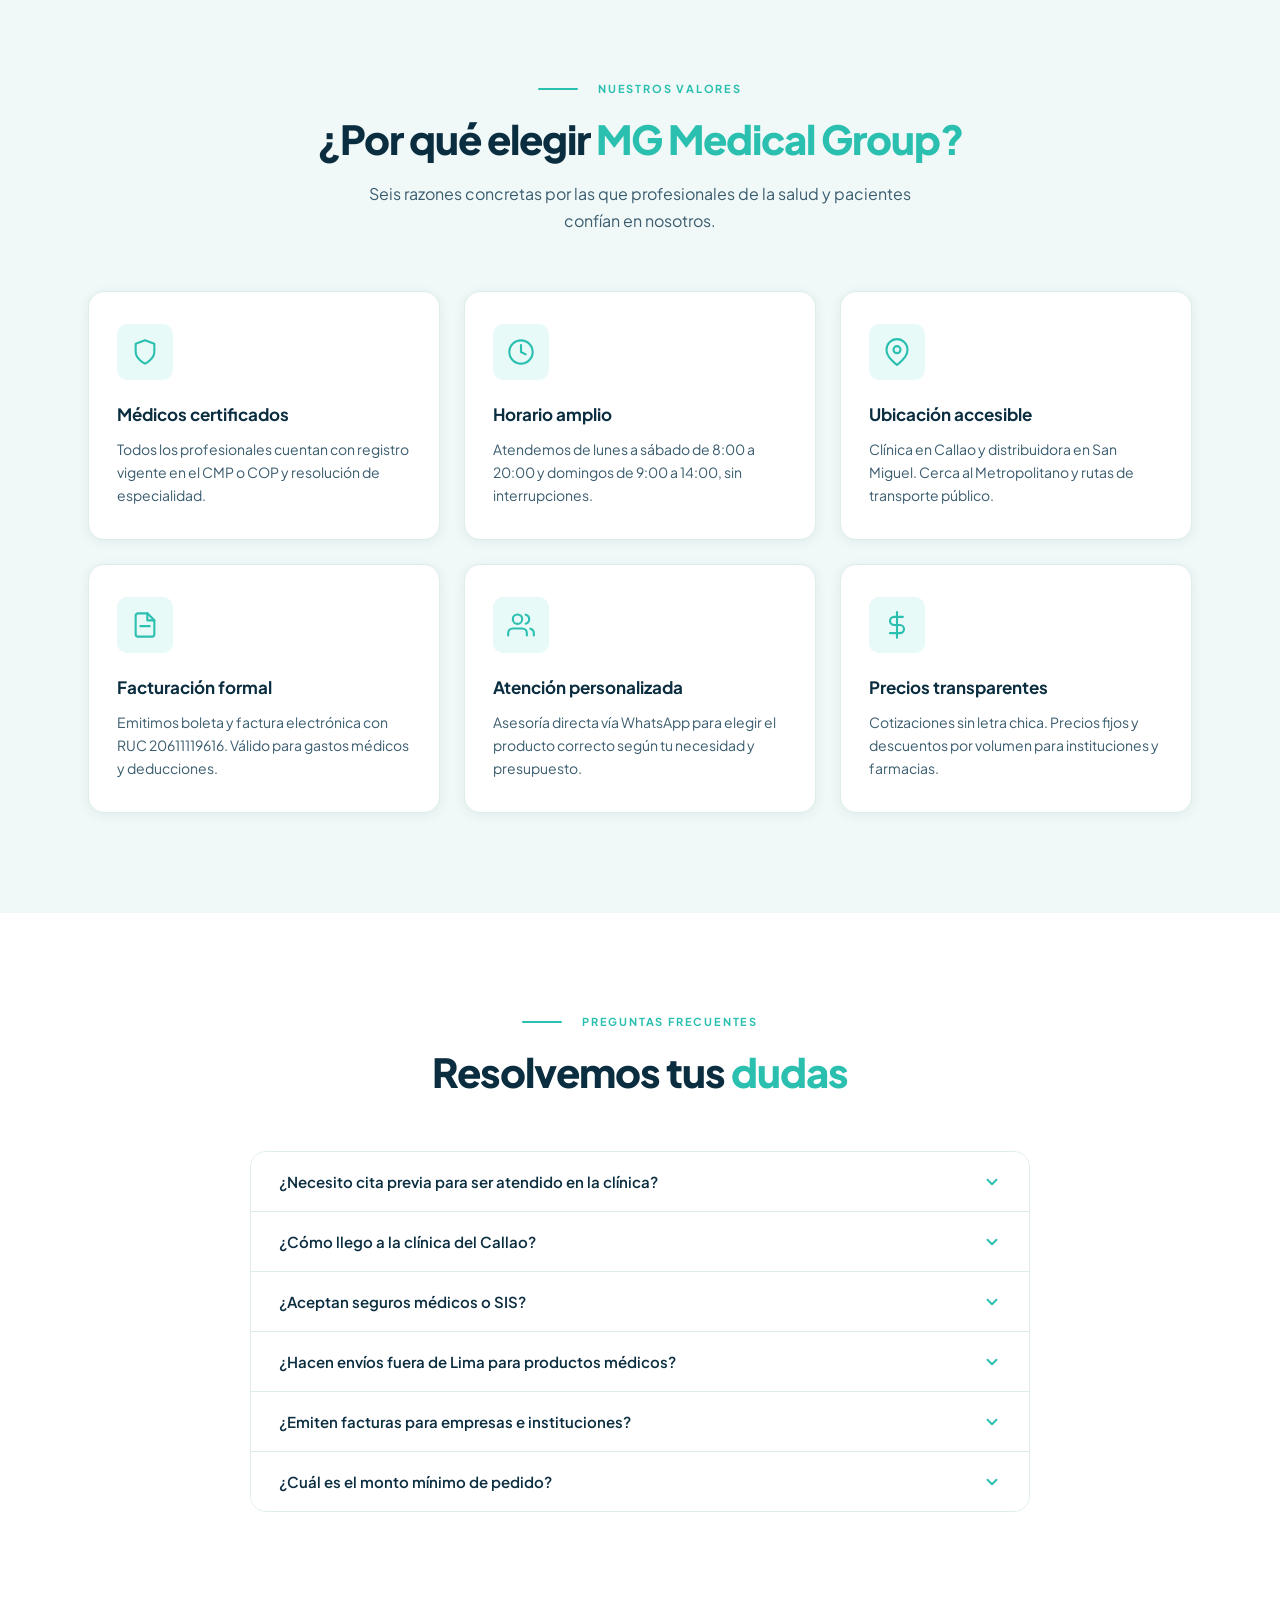
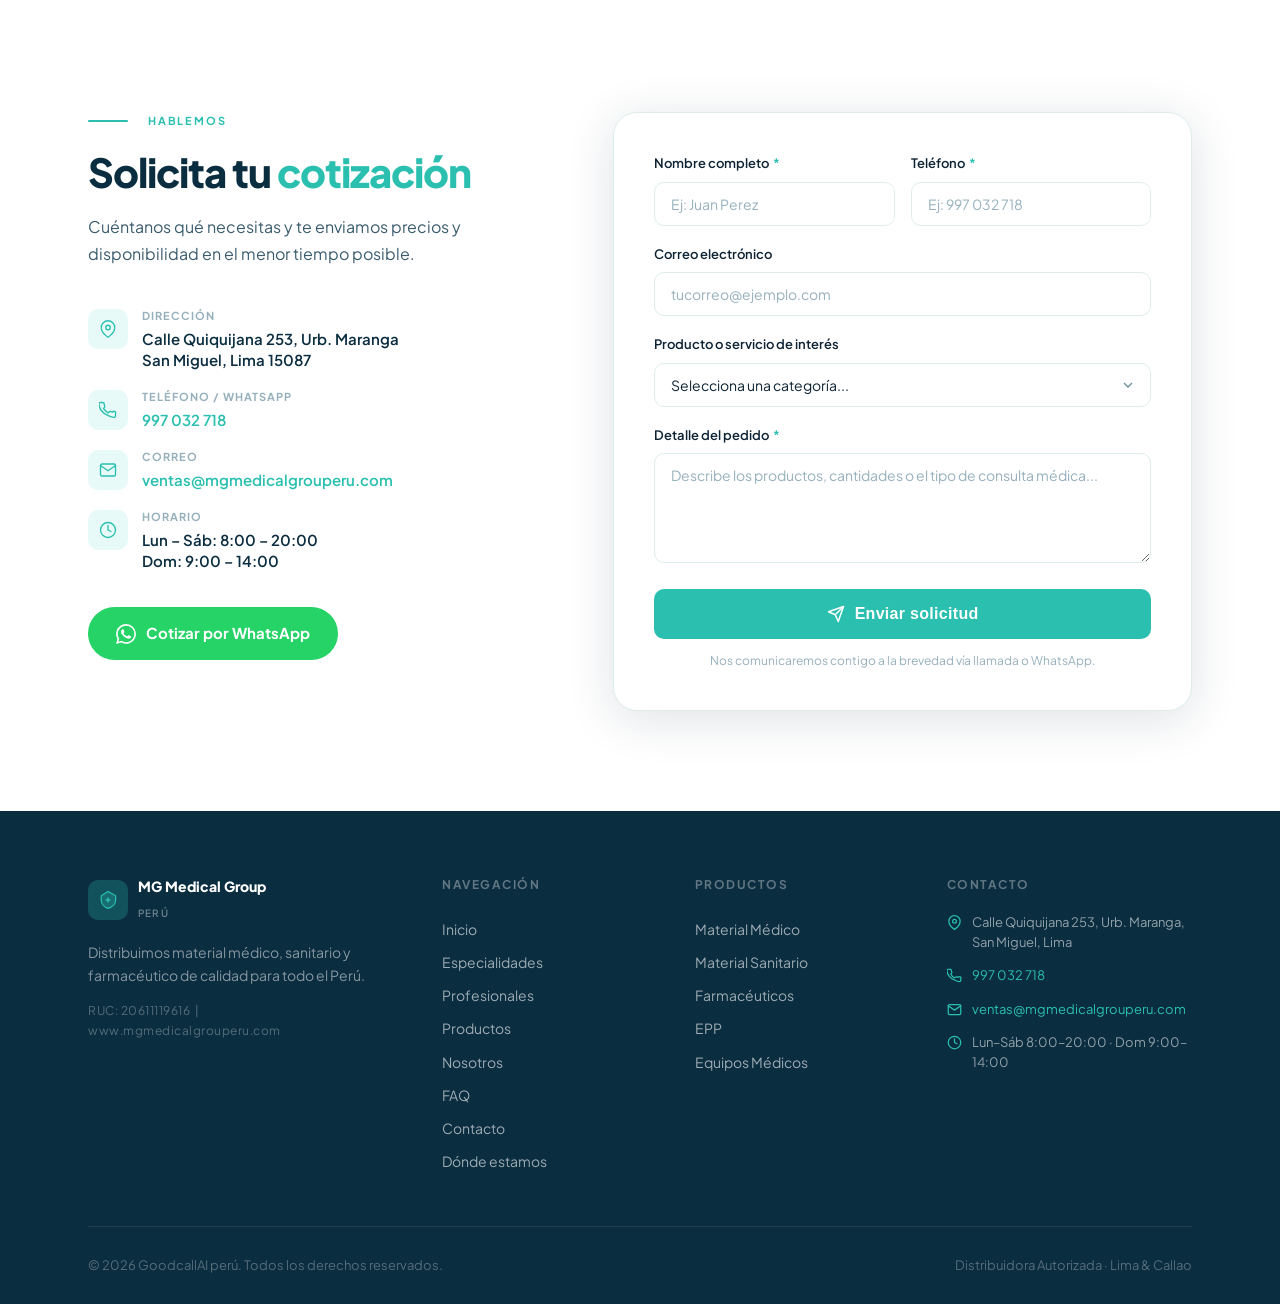
==== commit 863c3388: "Replace initials with profile images in index.html" ====
--- a/files (4)/index.html
+++ b/files (4)/index.html
@@ -320,7 +320,8 @@
       <div class="prof-card reveal delay-2">
         <div class="prof-tag-bar"><span class="prof-tag prof-tag--teal">Ginecolog&iacute;a</span></div>
         <div class="prof-card-body">
-          <div class="prof-avatar-initials">RS</div>
+         <img src="dr-rocio.jpg" alt="Dra. Rocio Scala V." style="width:72px;height:72px;border-radius:50%;object-fit:cover;object-position:top;">
+
           <h3 class="prof-nombre">Dra. Rocio Scala V.</h3>
           <div class="prof-colegiatura"><span class="prof-reg-label">CMP</span> 103901 &nbsp;&middot;&nbsp; <span class="prof-reg-label">RNE</span> 047387</div>
           <div class="prof-horario">
@@ -338,7 +339,7 @@
       <div class="prof-card reveal delay-3">
         <div class="prof-tag-bar"><span class="prof-tag">Odontolog&iacute;a</span></div>
         <div class="prof-card-body">
-          <div class="prof-avatar-initials">OL</div>
+       <img src="dr-oswaldo.jpg" alt="Dr. Oswaldo Lee" style="width:72px;height:72px;border-radius:50%;object-fit:cover;object-position:top;">
           <h3 class="prof-nombre">Dr. Oswaldo Lee</h3>
           <div class="prof-colegiatura"><span class="prof-reg-label">COP</span> 39134</div>
           <div class="prof-horario">
@@ -356,7 +357,7 @@
       <div class="prof-card reveal delay-4">
         <div class="prof-tag-bar"><span class="prof-tag">Odontolog&iacute;a</span></div>
         <div class="prof-card-body">
-          <div class="prof-avatar-initials">AG</div>
+          <img src="dr-gonzales.jpg" alt="Dra. Alixmar González" style="width:72px;height:72px;border-radius:50%;object-fit:cover;object-position:top;">
           <h3 class="prof-nombre">Dra. Alixmar Gonz&aacute;lez</h3>
           <div class="prof-colegiatura"><span class="prof-reg-label">COP</span> 55644</div>
           <div class="prof-horario">
@@ -374,7 +375,7 @@
       <div class="prof-card reveal delay-5">
         <div class="prof-tag-bar"><span class="prof-tag">Odontolog&iacute;a</span></div>
         <div class="prof-card-body">
-          <div class="prof-avatar-initials">RR</div>
+          <img src="dr-rosendry.jpg" alt="Dra. Rosendry Rodríguez" style="width:72px;height:72px;border-radius:50%;object-fit:cover;object-position:top;">
           <h3 class="prof-nombre">Dra. Rosendry Rodr&iacute;guez</h3>
           <div class="prof-colegiatura"><span class="prof-reg-label">COP</span> 49603</div>
           <div class="prof-horario">
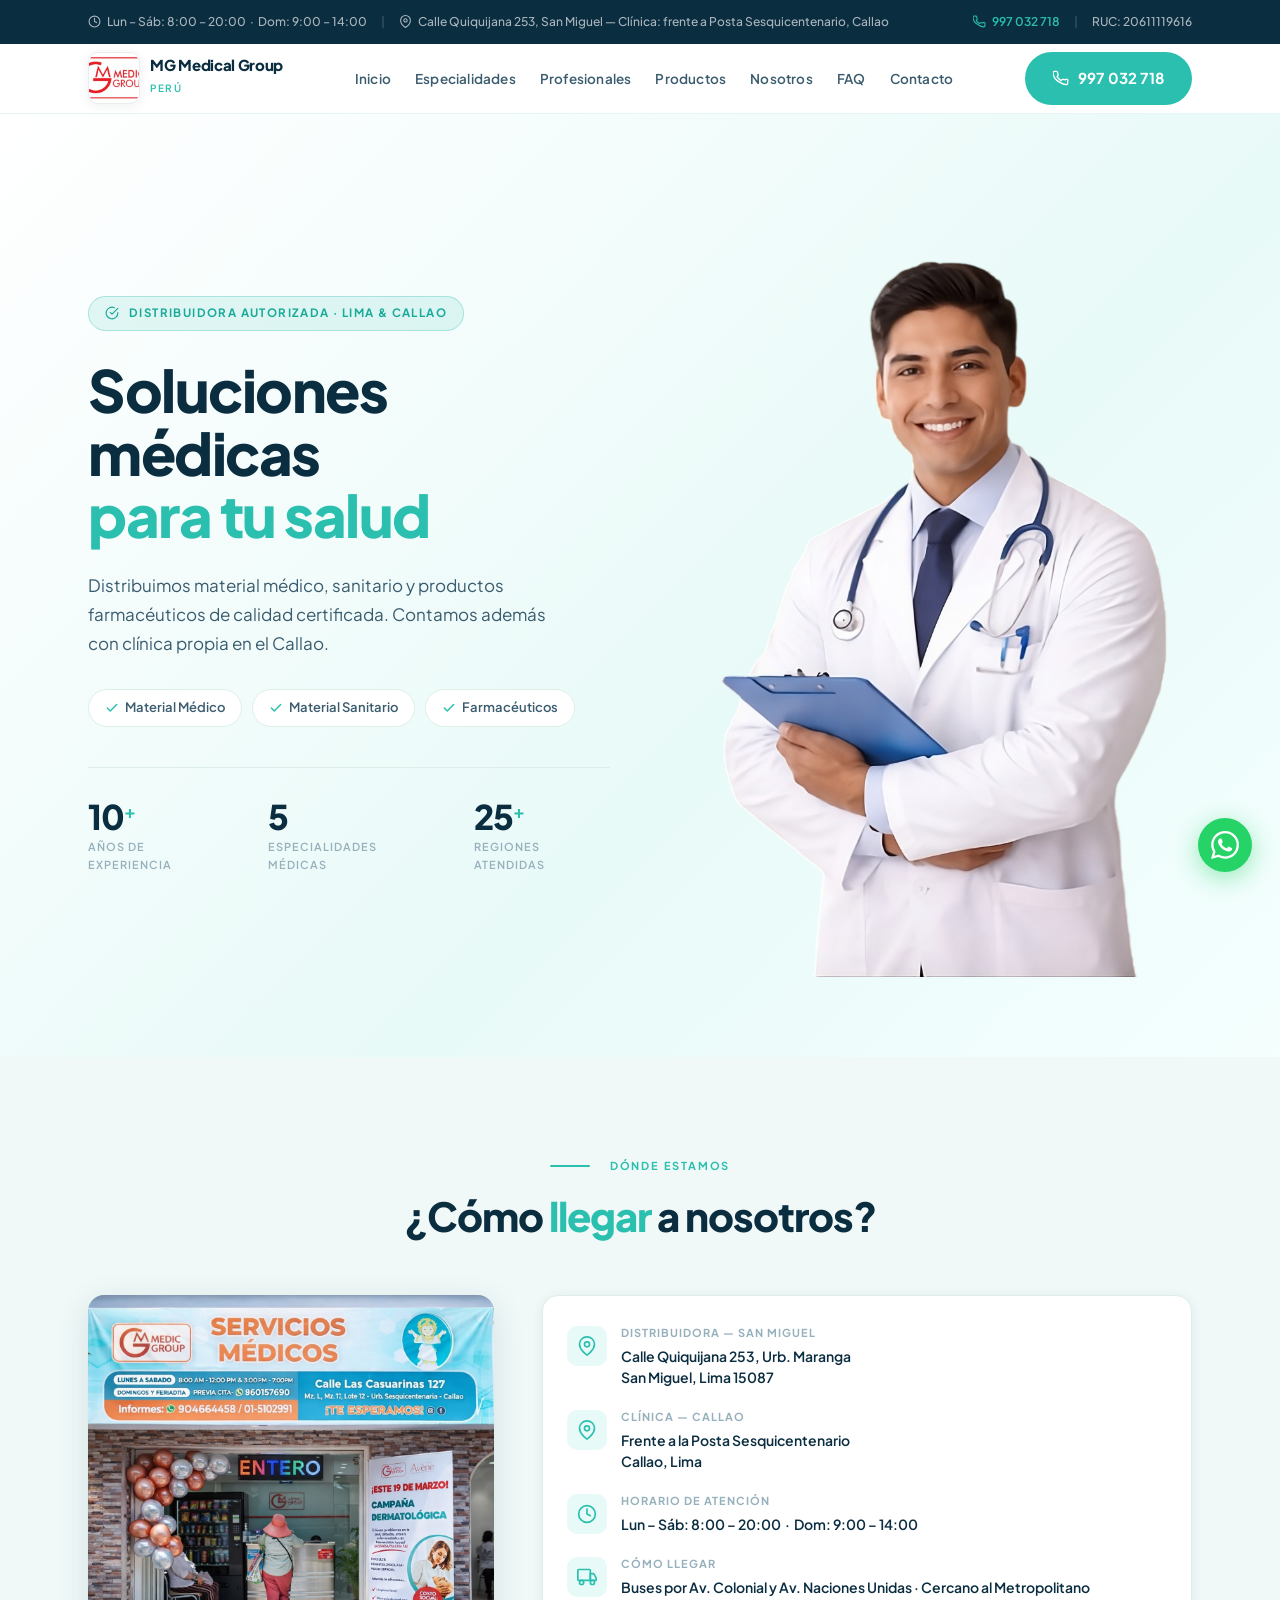
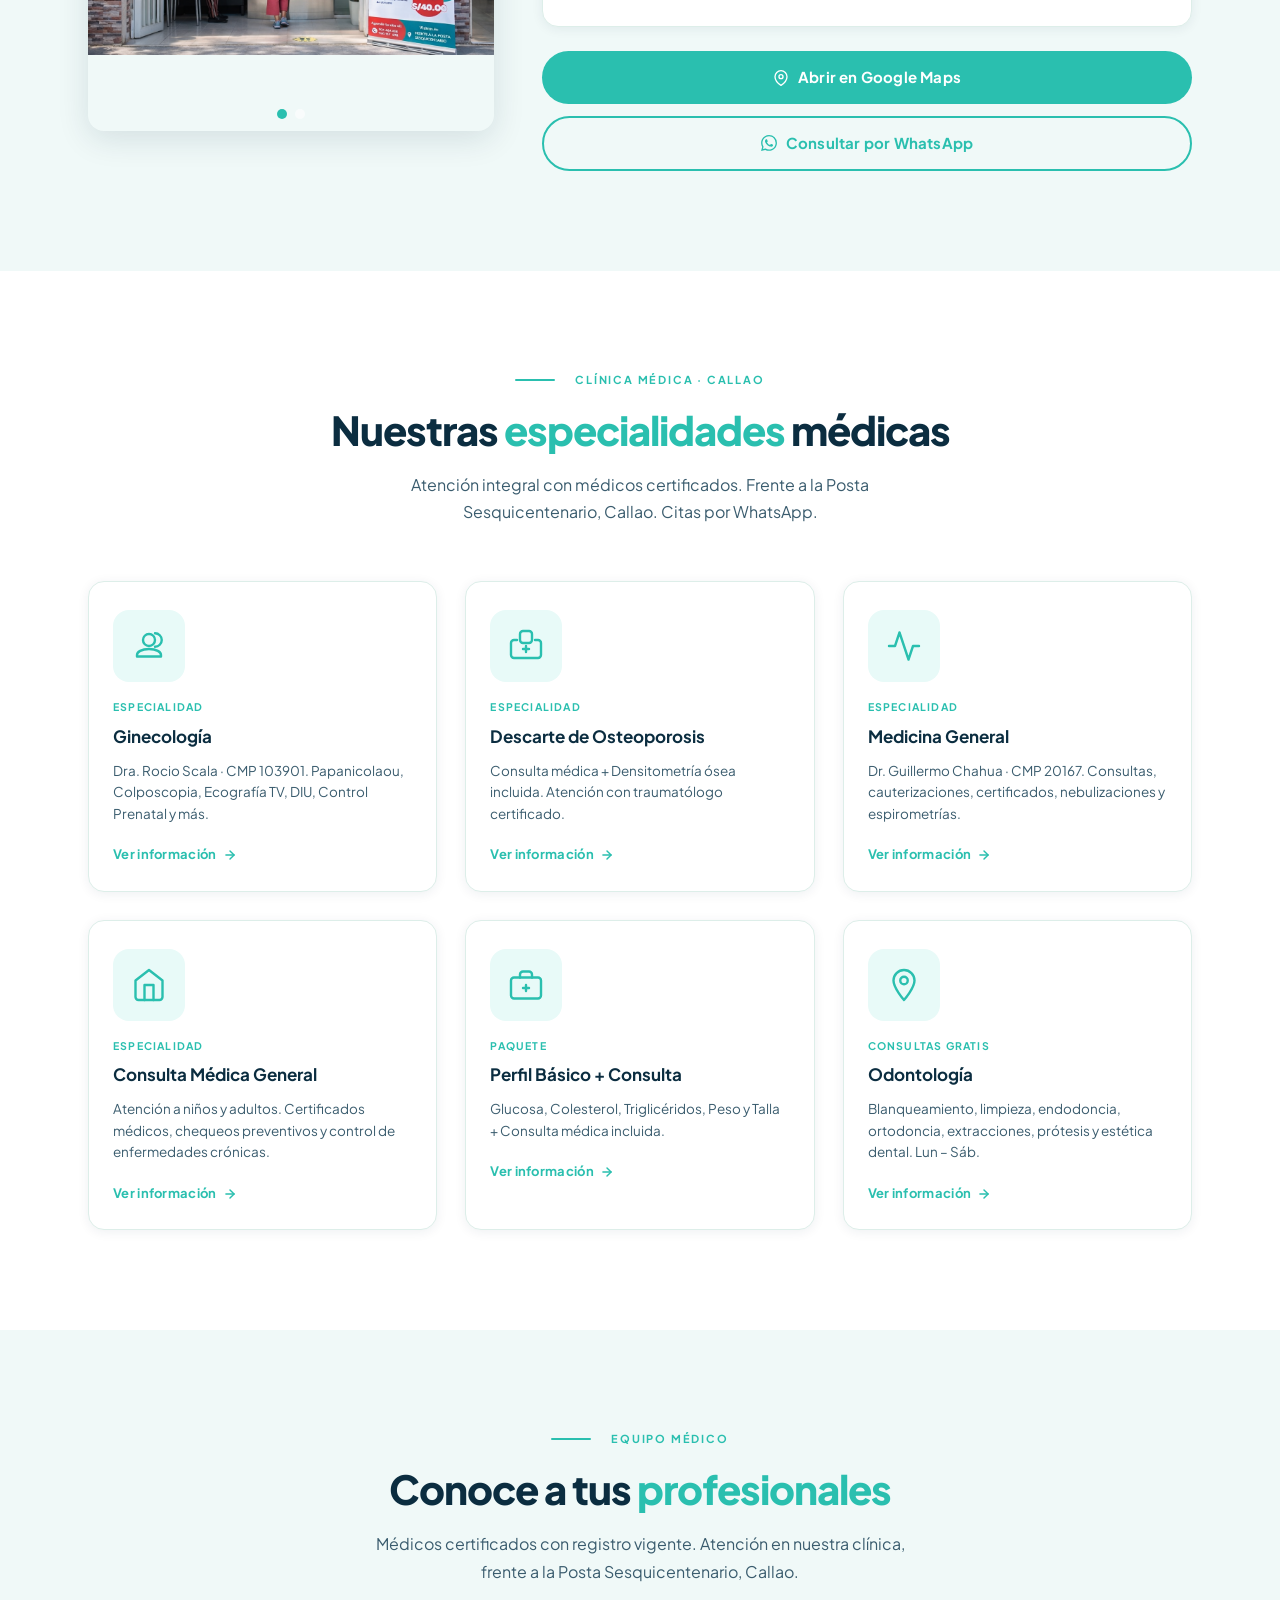
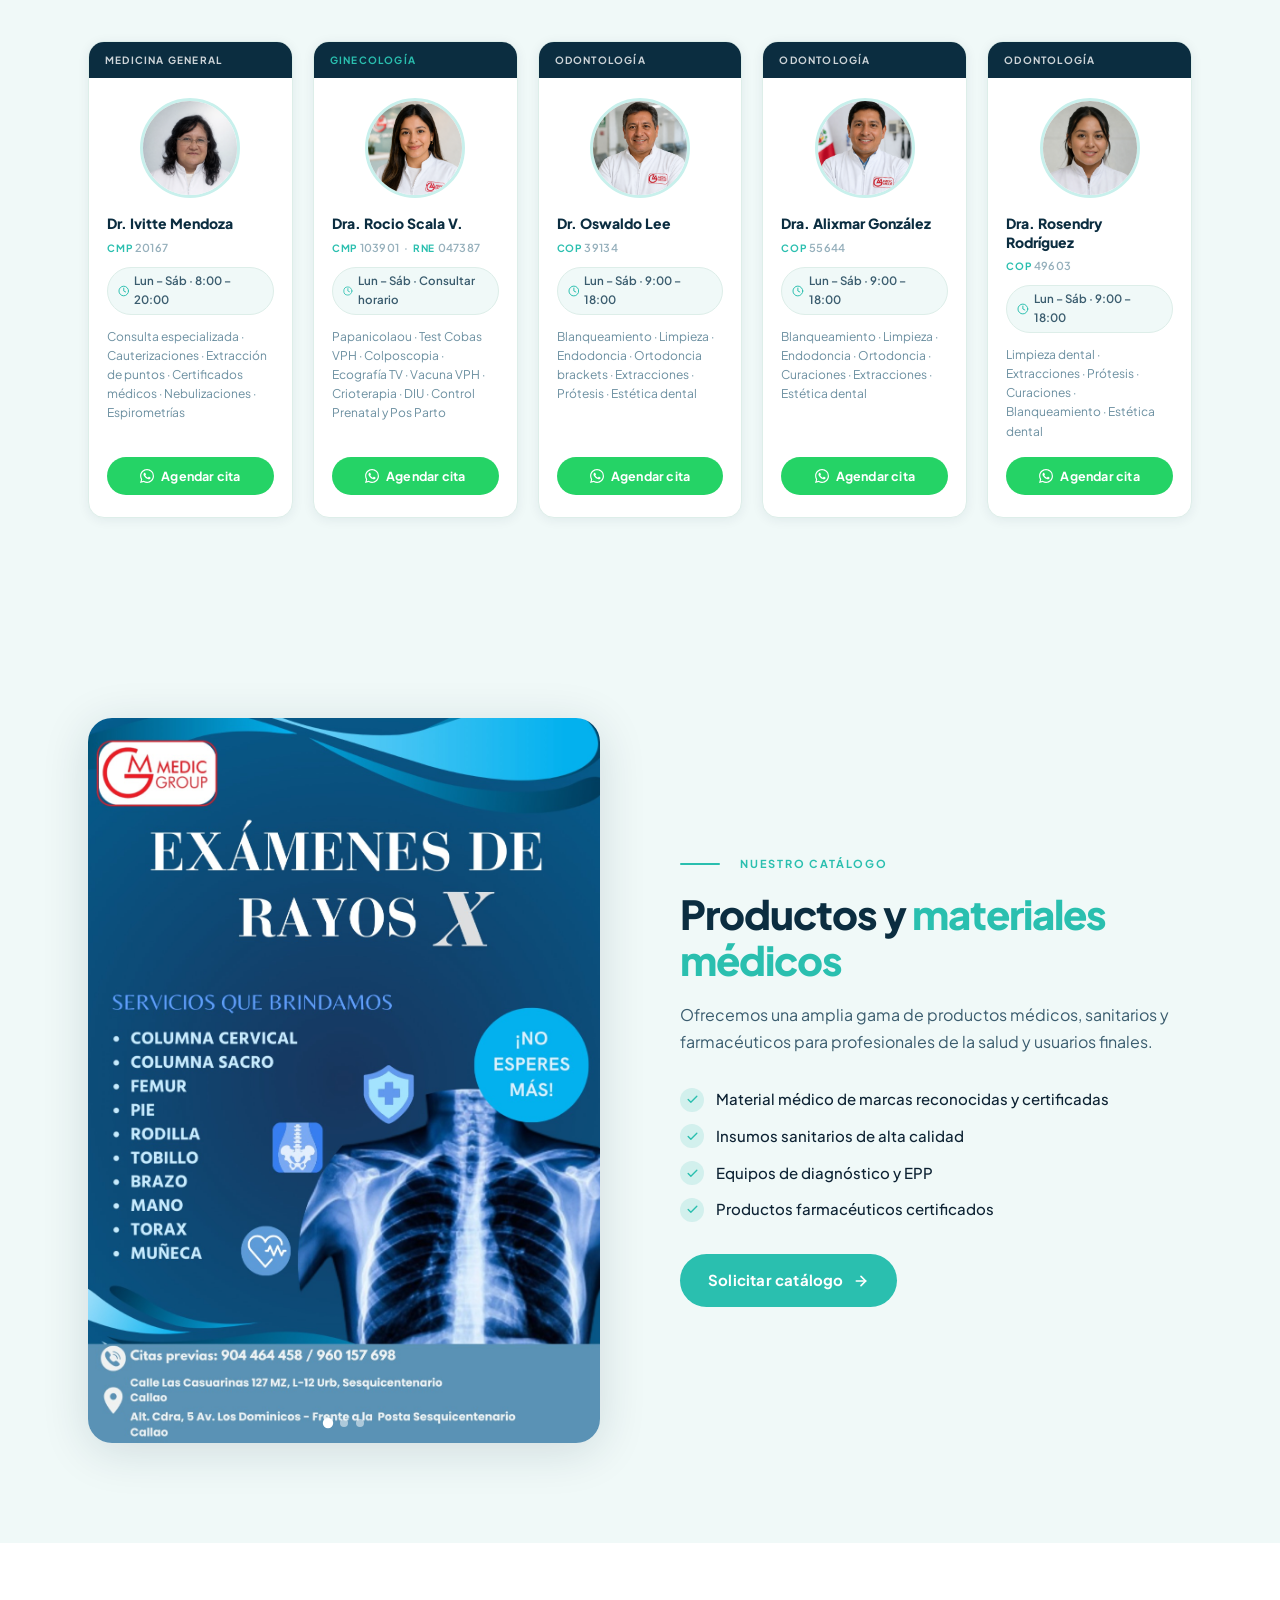
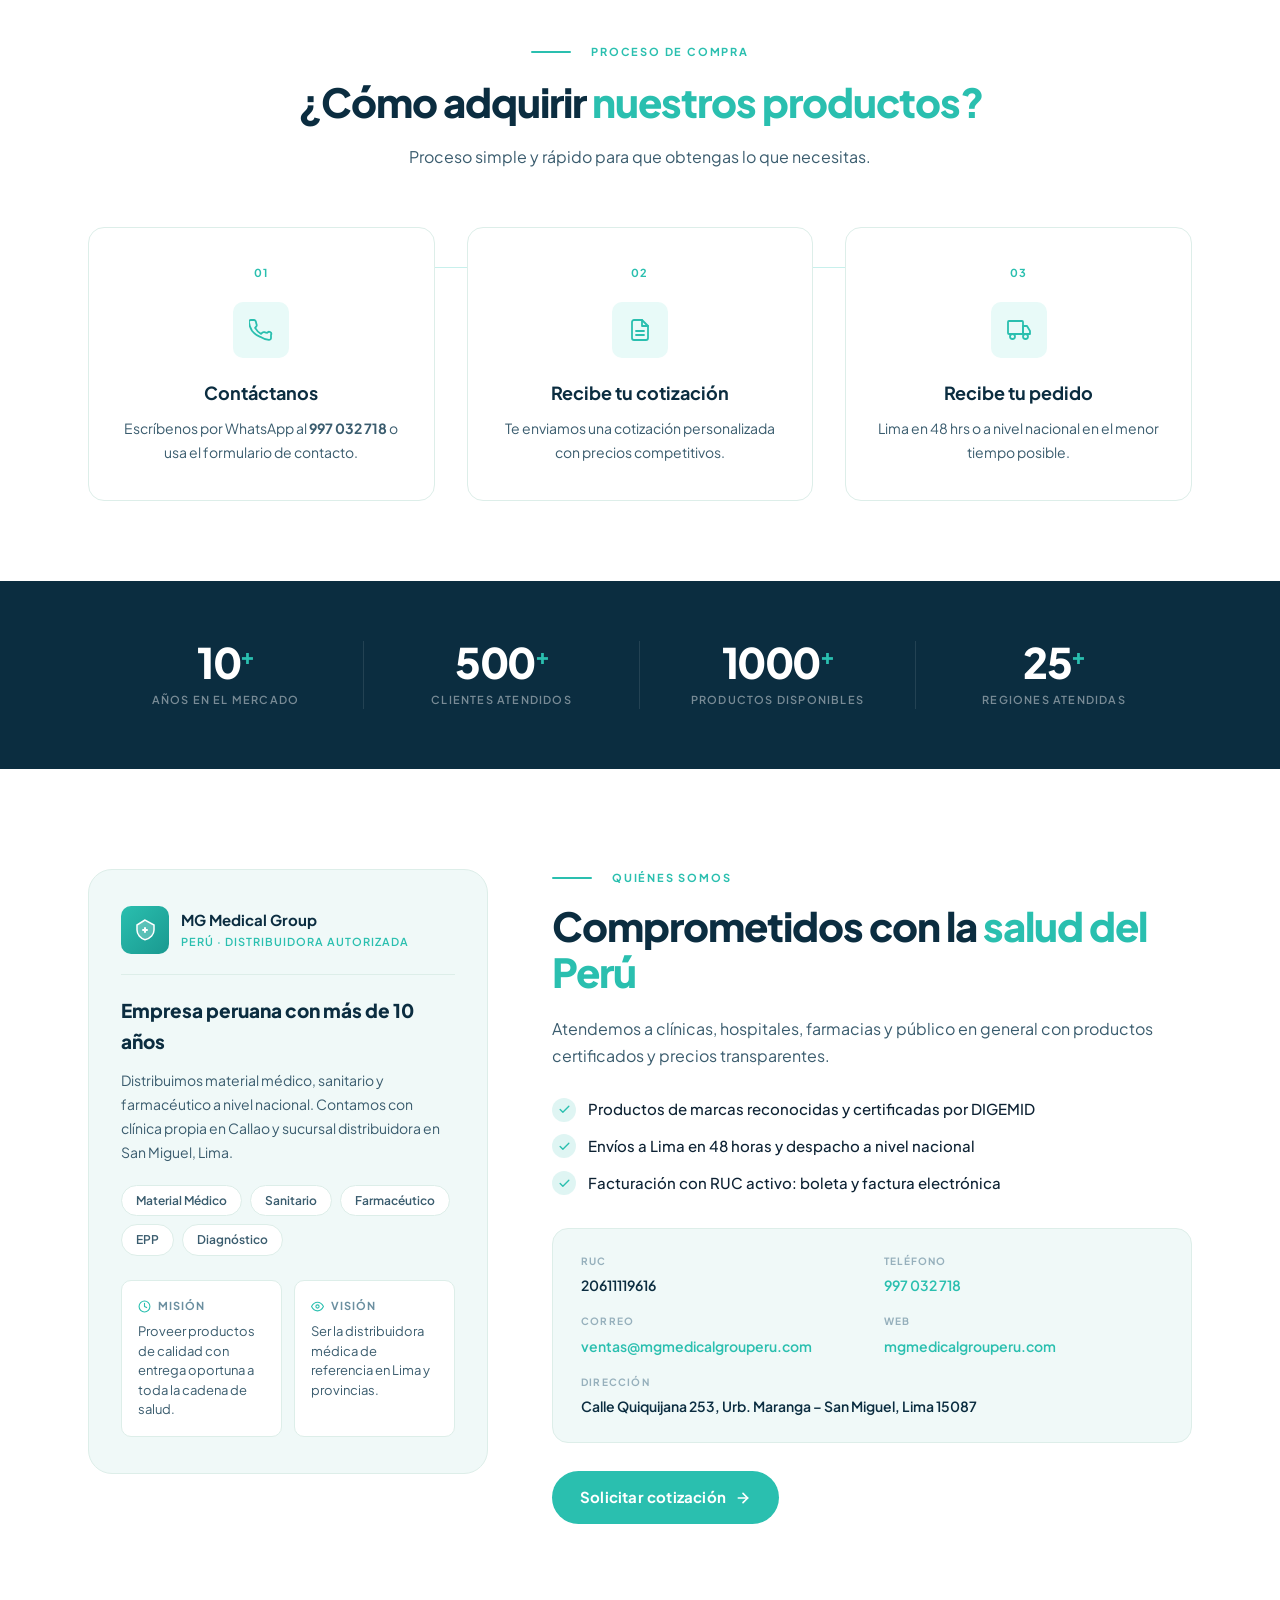
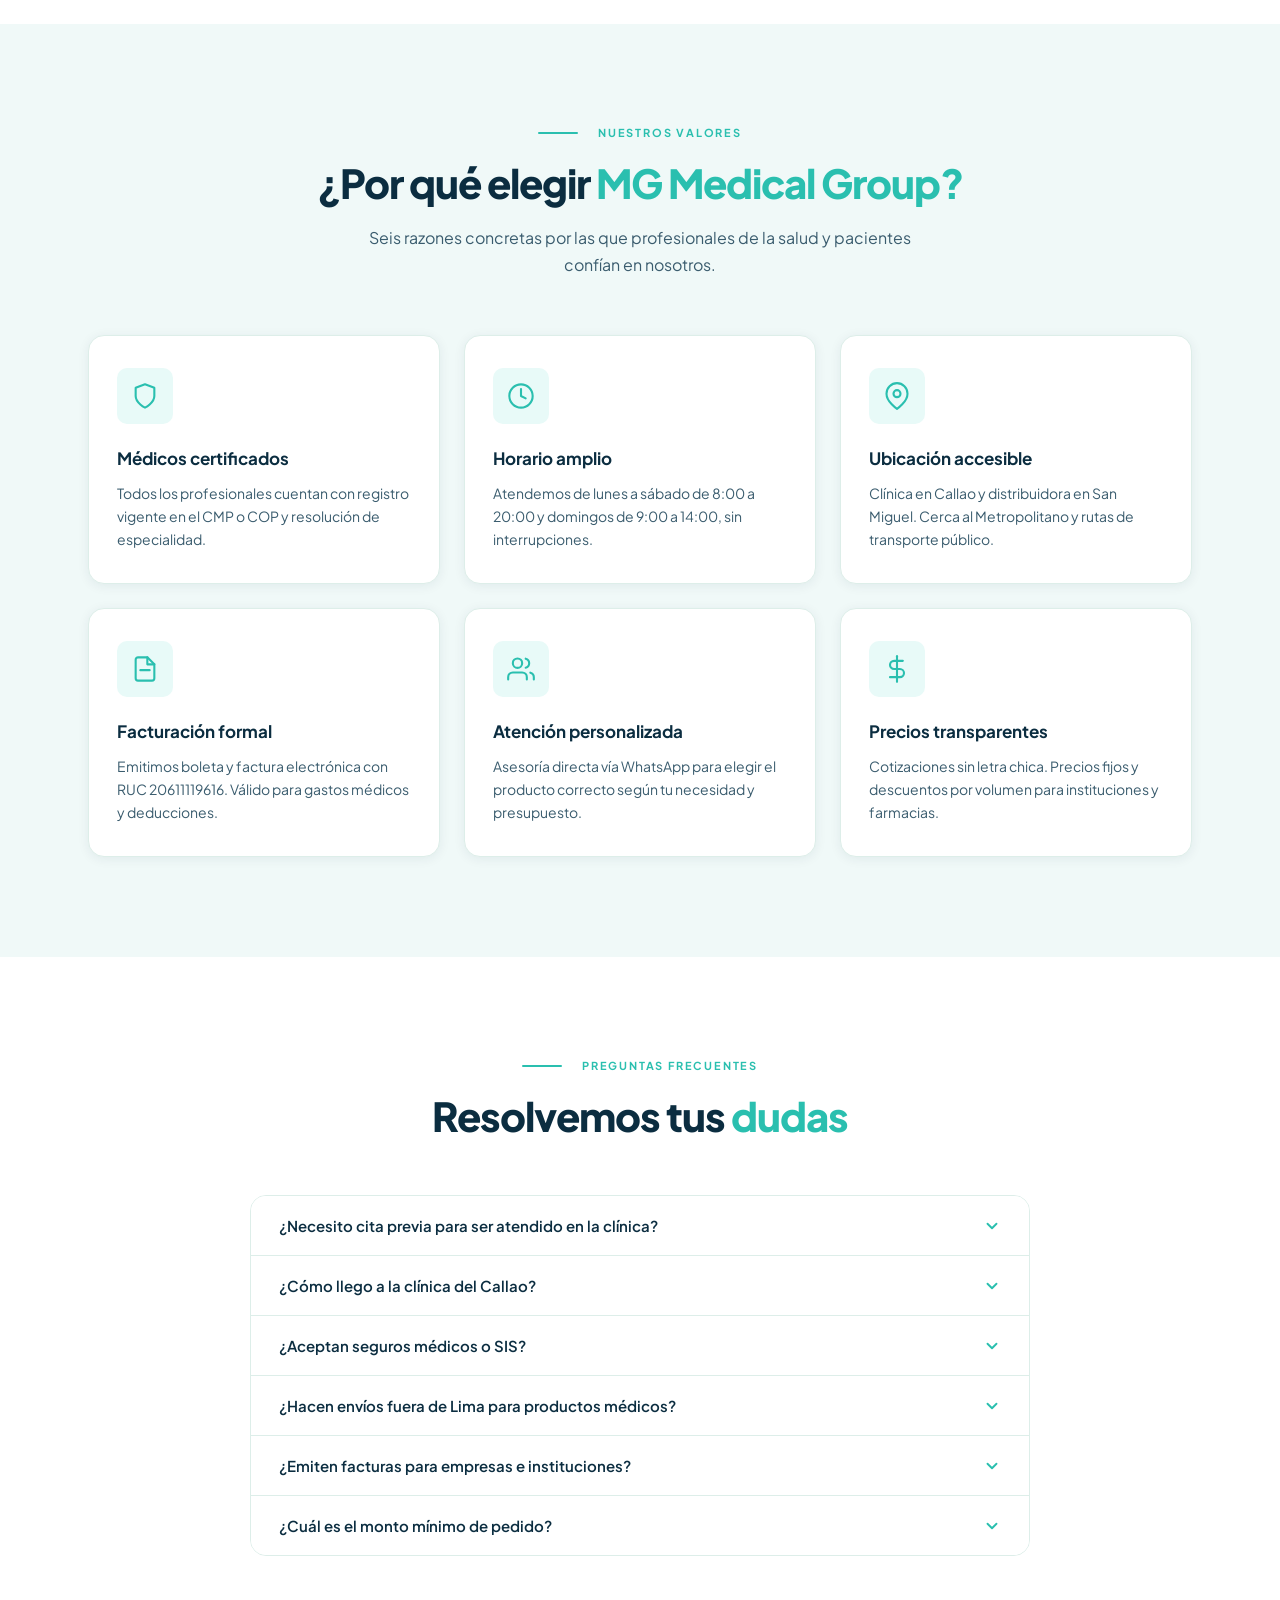
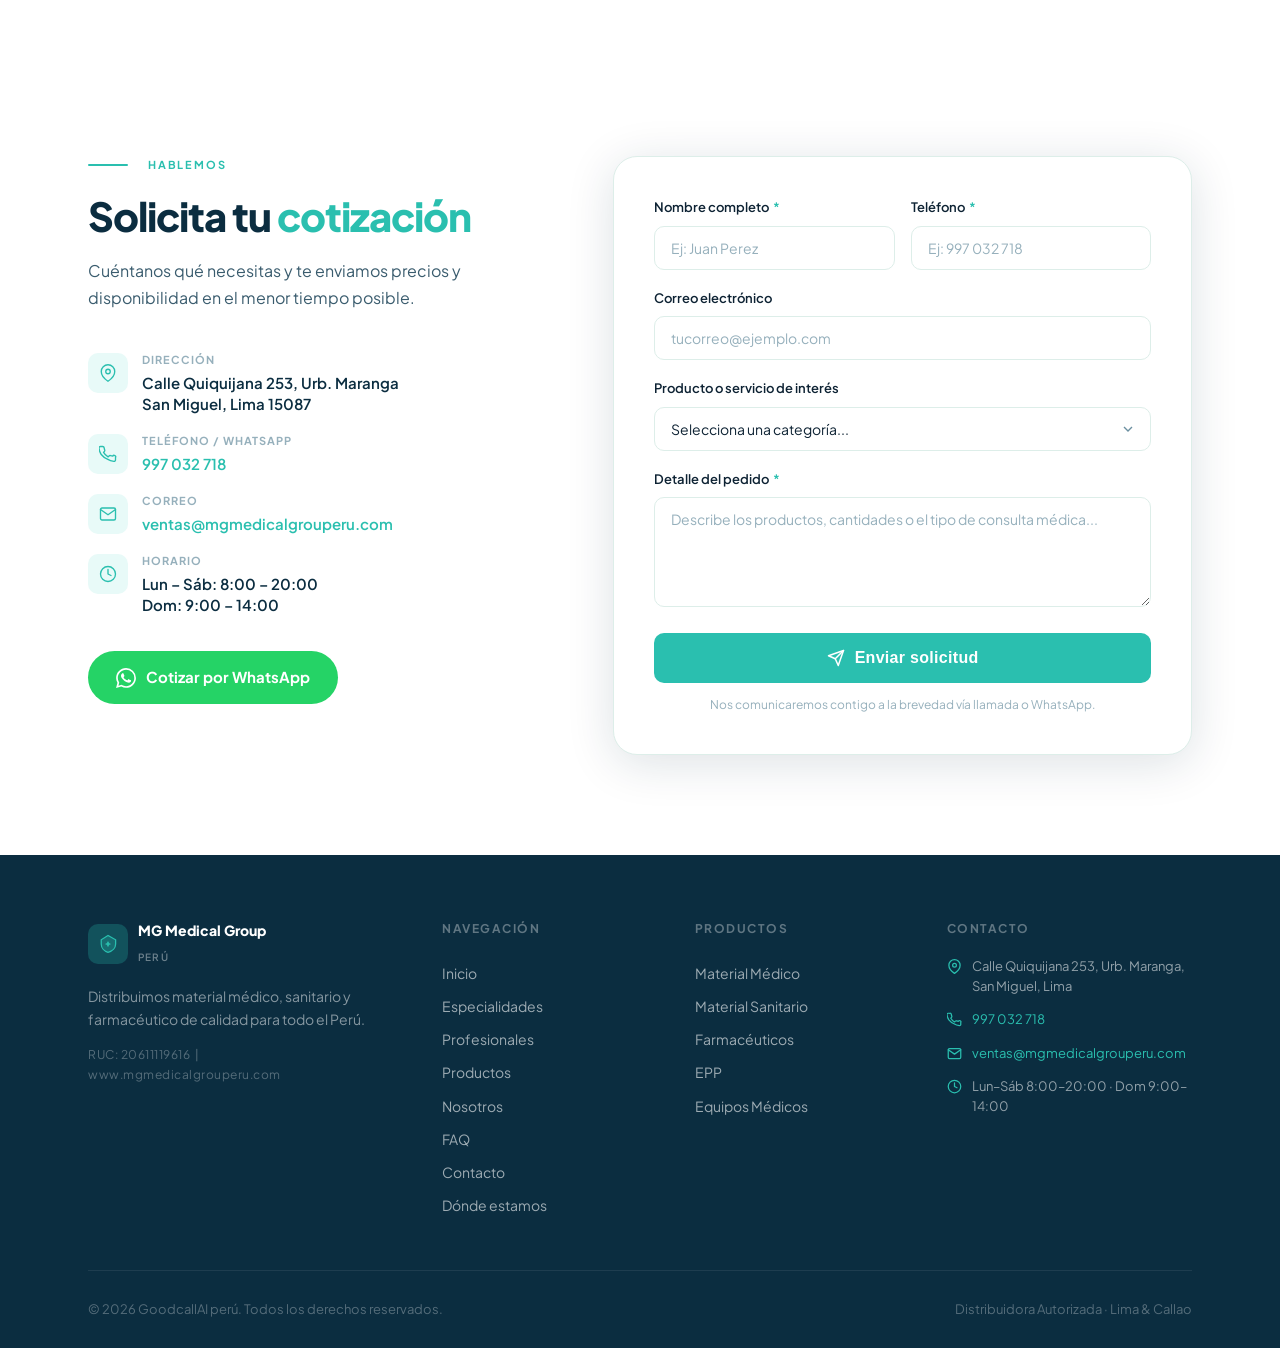
==== commit 7a2a29ce: "Update index.html" ====
--- a/files (4)/index.html
+++ b/files (4)/index.html
@@ -302,7 +302,7 @@
       <div class="prof-card reveal delay-1">
         <div class="prof-tag-bar"><span class="prof-tag">Medicina General</span></div>
         <div class="prof-card-body">
-          <img src="dr-ivitte.jpg" alt="Dr. Ivitte Mendoza" style="width:72px;height:72px;border-radius:50%;object-fit:cover;object-position:top;">
+          <img src="dr-ivitte.jpg" alt="Dr. Ivitte Mendoza" class="prof-avatar-img">
           <h3 class="prof-nombre">Dr. Ivitte Mendoza </h3>
           <div class="prof-colegiatura"><span class="prof-reg-label">CMP</span> 20167</div>
           <div class="prof-horario">
@@ -320,7 +320,7 @@
       <div class="prof-card reveal delay-2">
         <div class="prof-tag-bar"><span class="prof-tag prof-tag--teal">Ginecolog&iacute;a</span></div>
         <div class="prof-card-body">
-         <img src="dr-rocio.jpg" alt="Dra. Rocio Scala V." style="width:72px;height:72px;border-radius:50%;object-fit:cover;object-position:top;">
+         <img src="dr-rocio.jpg" alt="Dra. Rocio Scala V."  class="prof-avatar-img">
 
           <h3 class="prof-nombre">Dra. Rocio Scala V.</h3>
           <div class="prof-colegiatura"><span class="prof-reg-label">CMP</span> 103901 &nbsp;&middot;&nbsp; <span class="prof-reg-label">RNE</span> 047387</div>
@@ -339,7 +339,7 @@
       <div class="prof-card reveal delay-3">
         <div class="prof-tag-bar"><span class="prof-tag">Odontolog&iacute;a</span></div>
         <div class="prof-card-body">
-       <img src="dr-oswaldo.jpg" alt="Dr. Oswaldo Lee" style="width:72px;height:72px;border-radius:50%;object-fit:cover;object-position:top;">
+       <img src="dr-oswaldo.jpg" alt="Dr. Oswaldo Lee" class="prof-avatar-img">
           <h3 class="prof-nombre">Dr. Oswaldo Lee</h3>
           <div class="prof-colegiatura"><span class="prof-reg-label">COP</span> 39134</div>
           <div class="prof-horario">
@@ -357,7 +357,7 @@
       <div class="prof-card reveal delay-4">
         <div class="prof-tag-bar"><span class="prof-tag">Odontolog&iacute;a</span></div>
         <div class="prof-card-body">
-          <img src="dr-gonzales.jpg" alt="Dra. Alixmar González" style="width:72px;height:72px;border-radius:50%;object-fit:cover;object-position:top;">
+          <img src="dr-gonzales.jpg" alt="Dra. Alixmar González" class="prof-avatar-img">
           <h3 class="prof-nombre">Dra. Alixmar Gonz&aacute;lez</h3>
           <div class="prof-colegiatura"><span class="prof-reg-label">COP</span> 55644</div>
           <div class="prof-horario">
@@ -375,7 +375,7 @@
       <div class="prof-card reveal delay-5">
         <div class="prof-tag-bar"><span class="prof-tag">Odontolog&iacute;a</span></div>
         <div class="prof-card-body">
-          <img src="dr-rosendry.jpg" alt="Dra. Rosendry Rodríguez" style="width:72px;height:72px;border-radius:50%;object-fit:cover;object-position:top;">
+          <img src="dr-rosendry.jpg" alt="Dra. Rosendry Rodríguez" class="prof-avatar-img">
           <h3 class="prof-nombre">Dra. Rosendry Rodr&iacute;guez</h3>
           <div class="prof-colegiatura"><span class="prof-reg-label">COP</span> 49603</div>
           <div class="prof-horario">
--- a/files (4)/styles.css
+++ b/files (4)/styles.css
@@ -504,6 +504,16 @@
   flex-direction: column;
   flex: 1;
 }
+.prof-avatar-img {
+  width: 100px;
+  height: 100px;
+  border-radius: 50%;
+  object-fit: cover;
+  object-position: top;
+  display: block;
+  margin: 0 auto 16px;
+  border: 3px solid var(--teal-mid);
+}
 .prof-avatar-initials {
   width: 52px; height: 52px;
   border-radius: 50%;
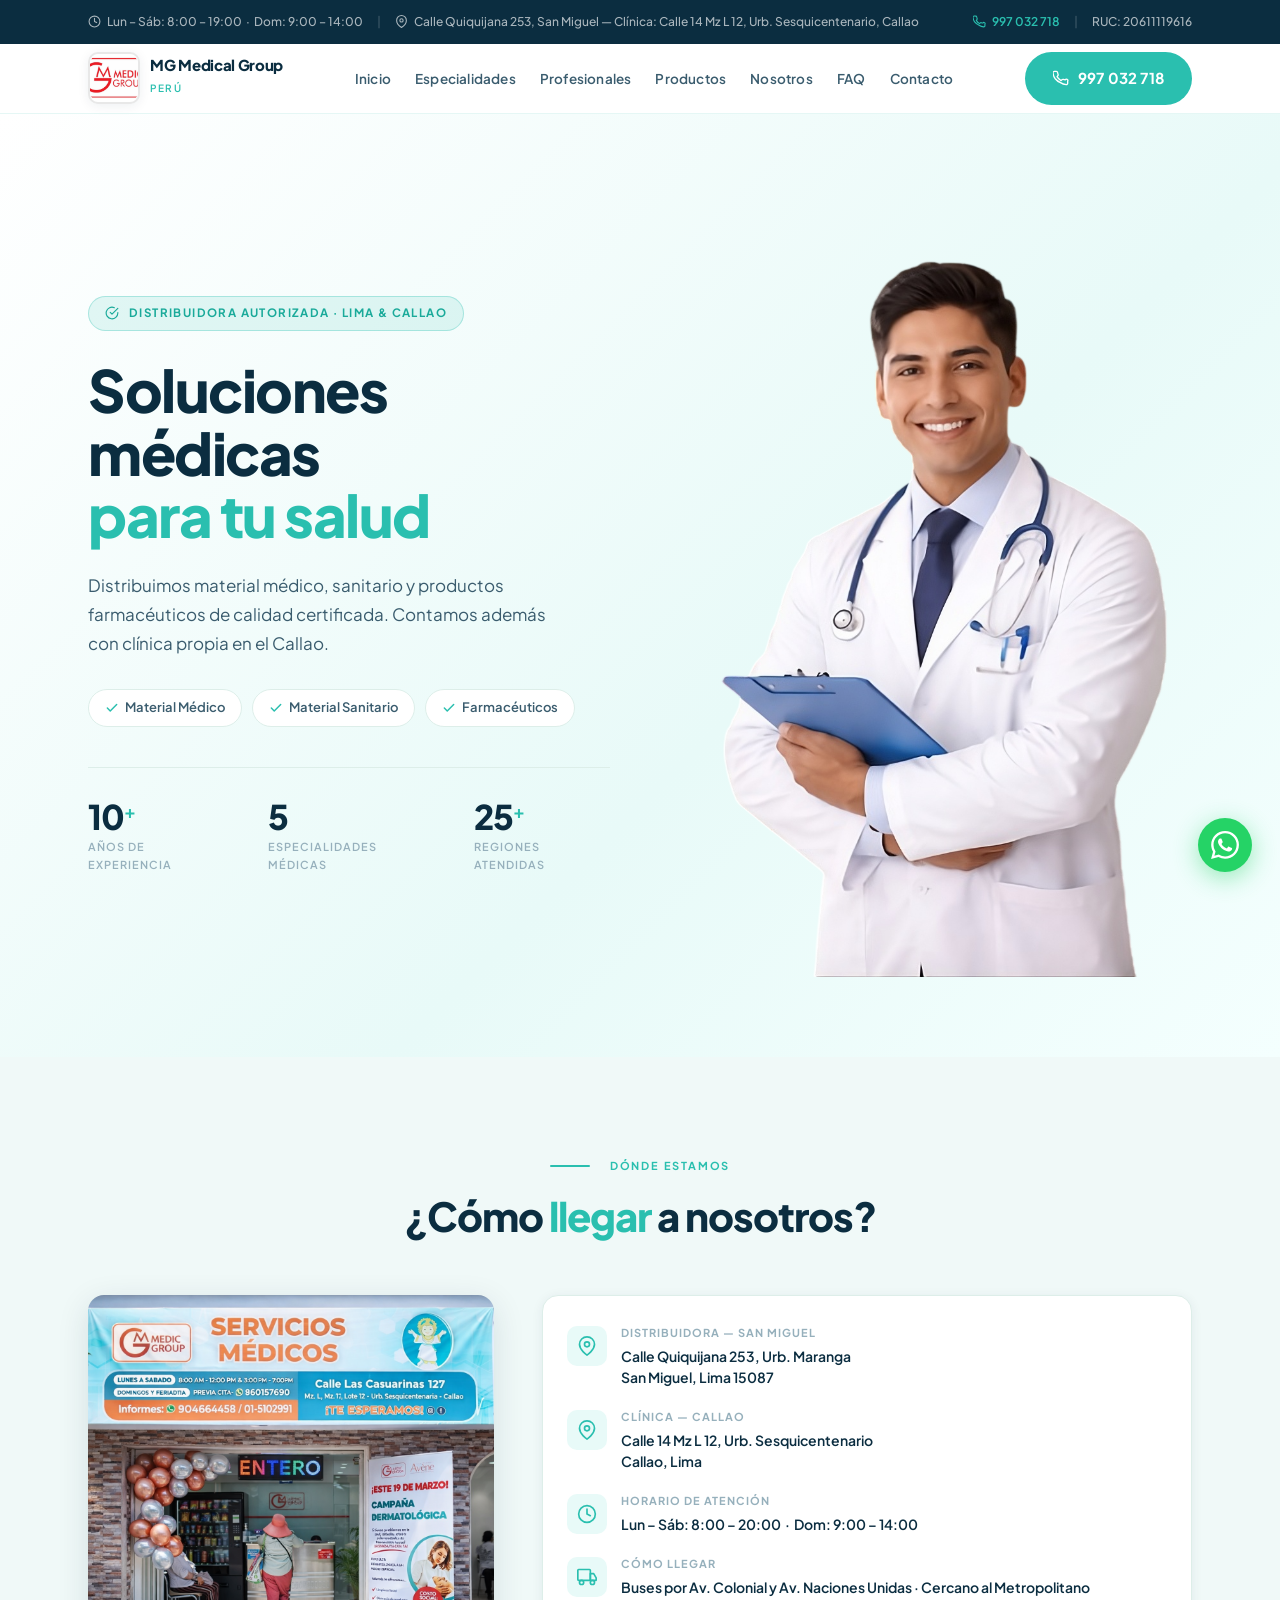
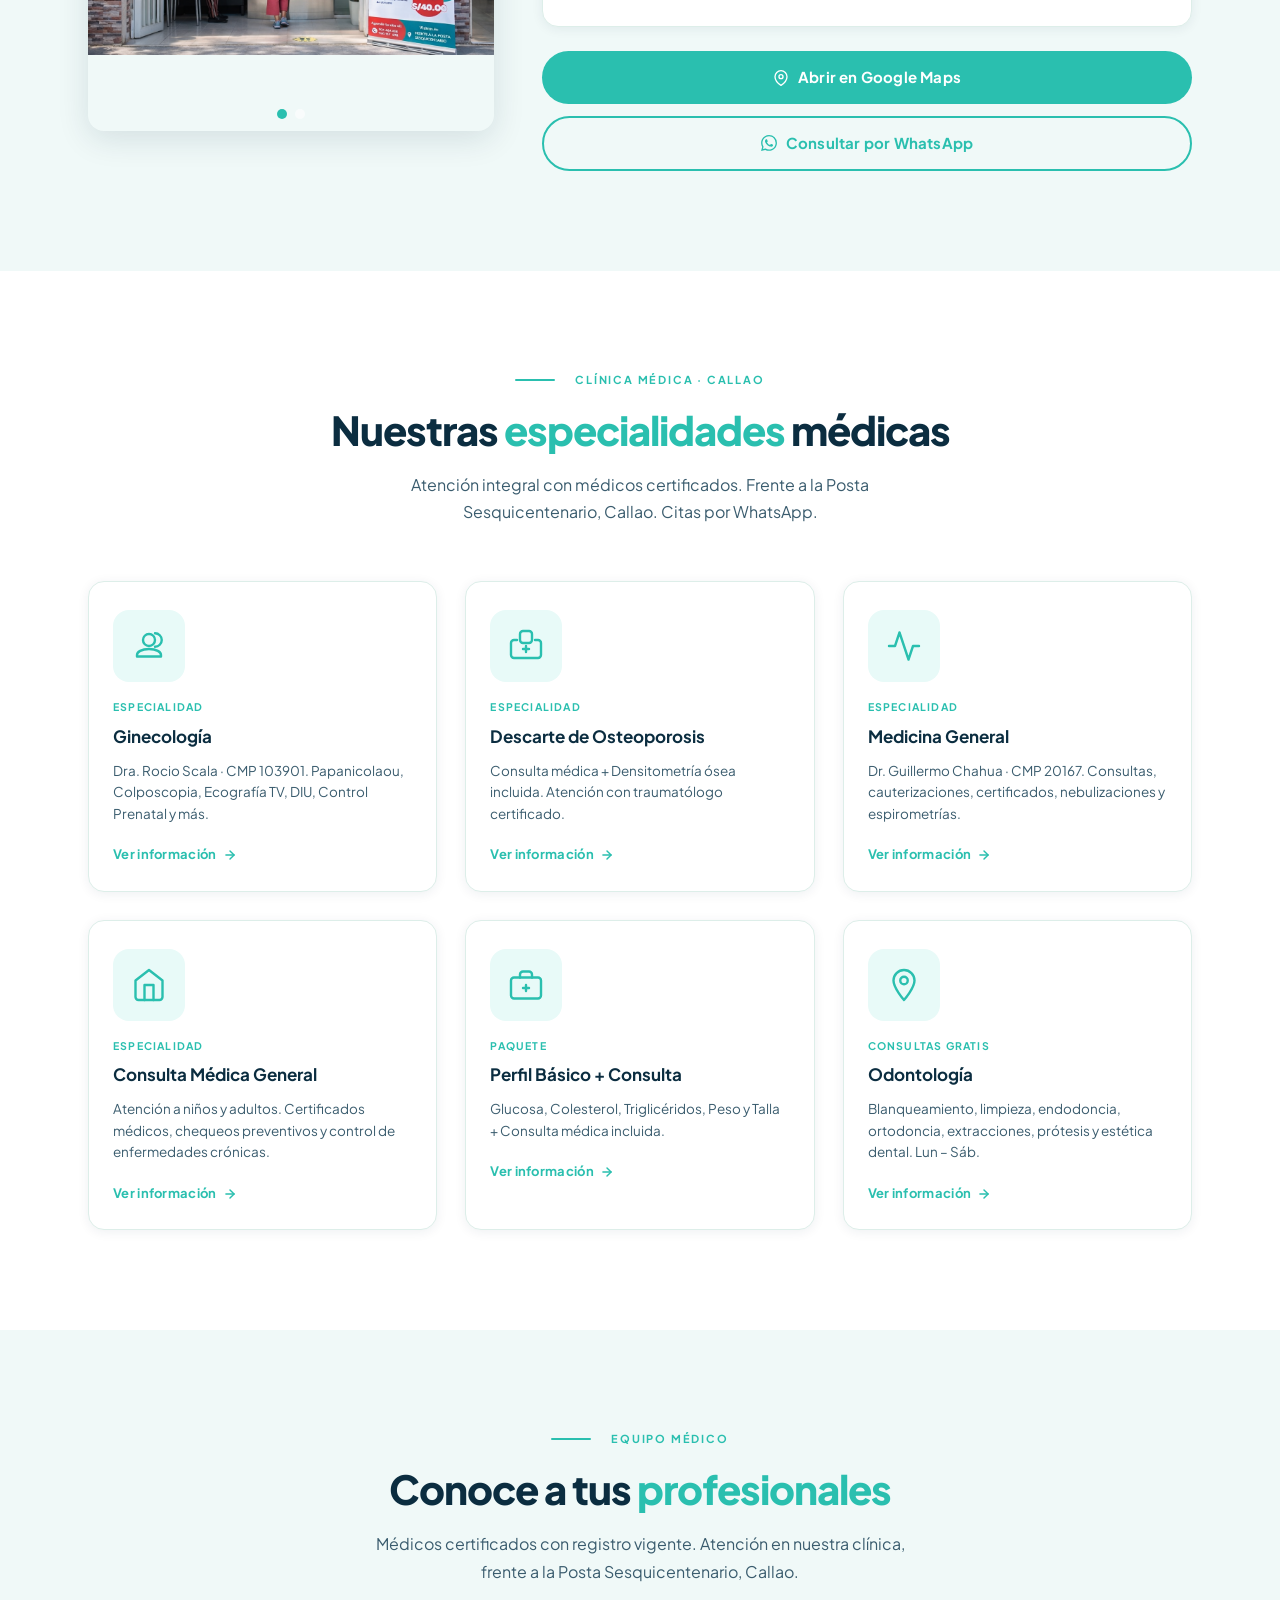
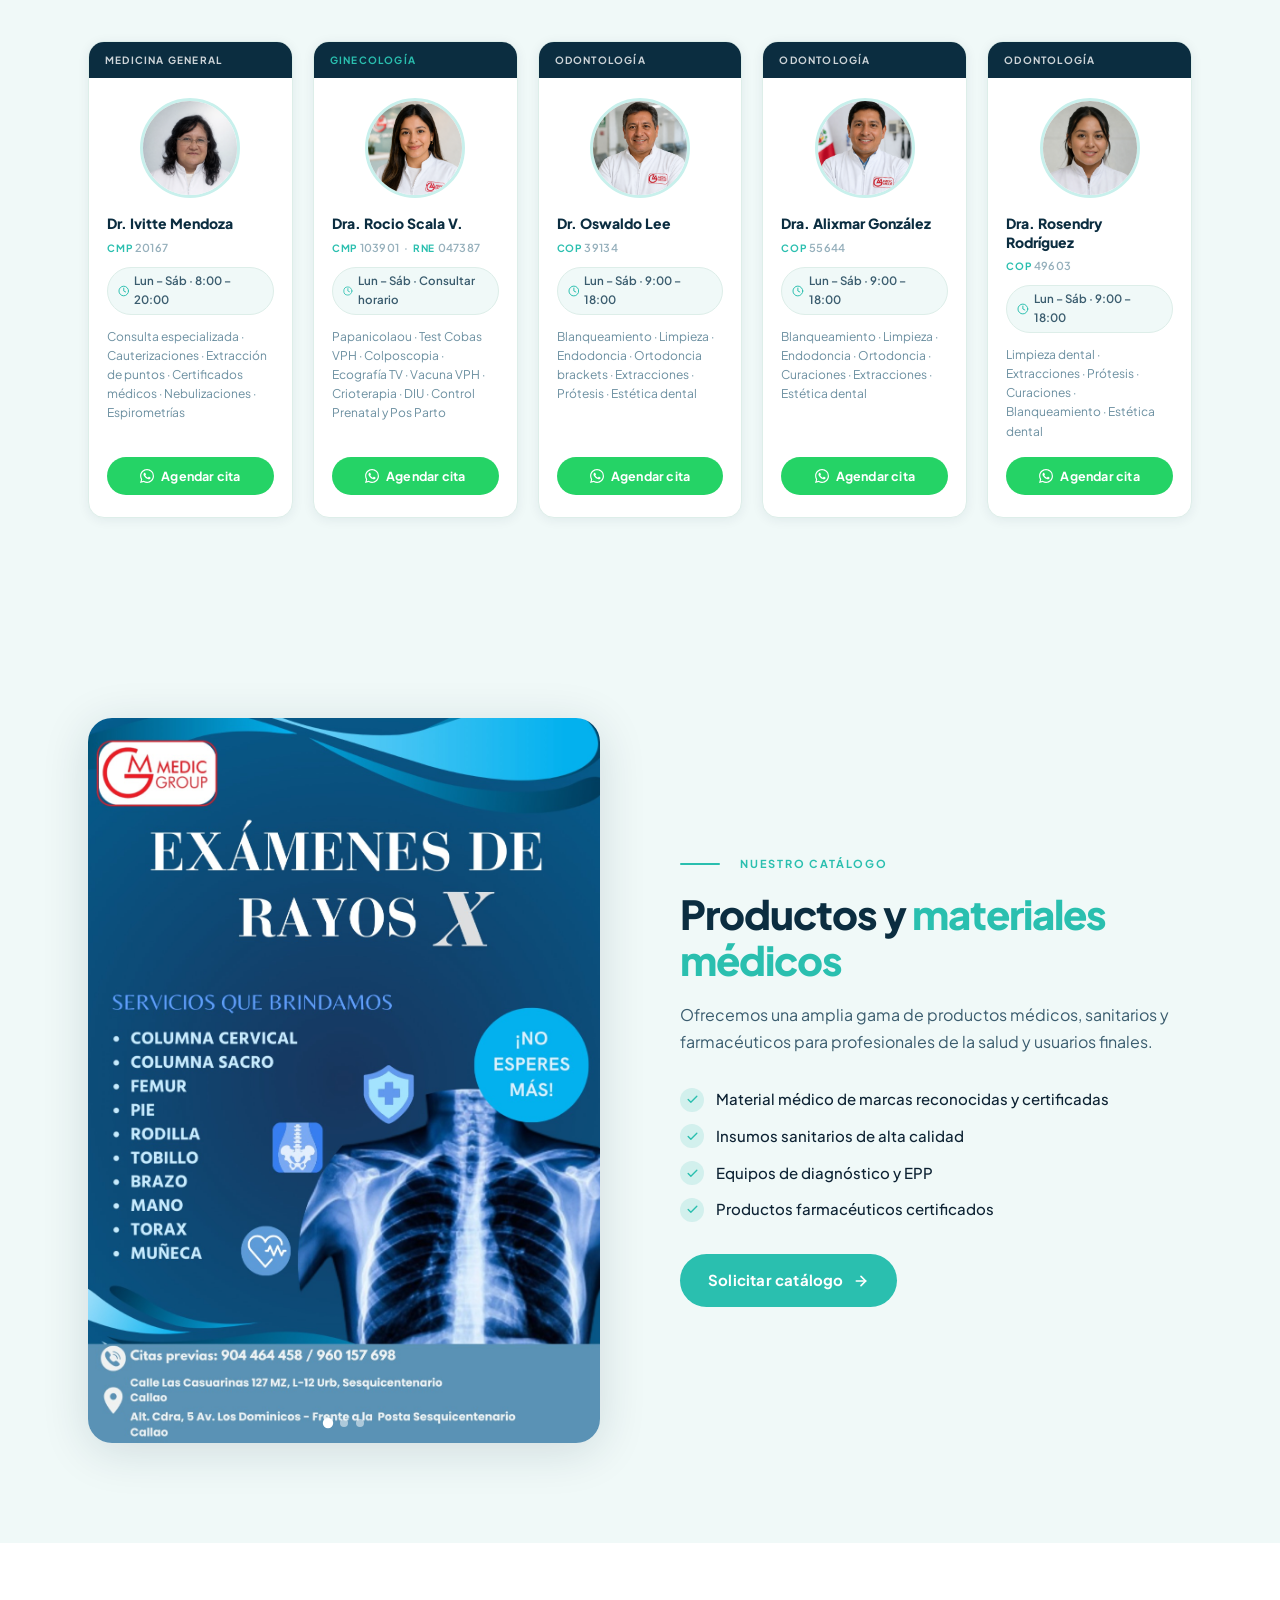
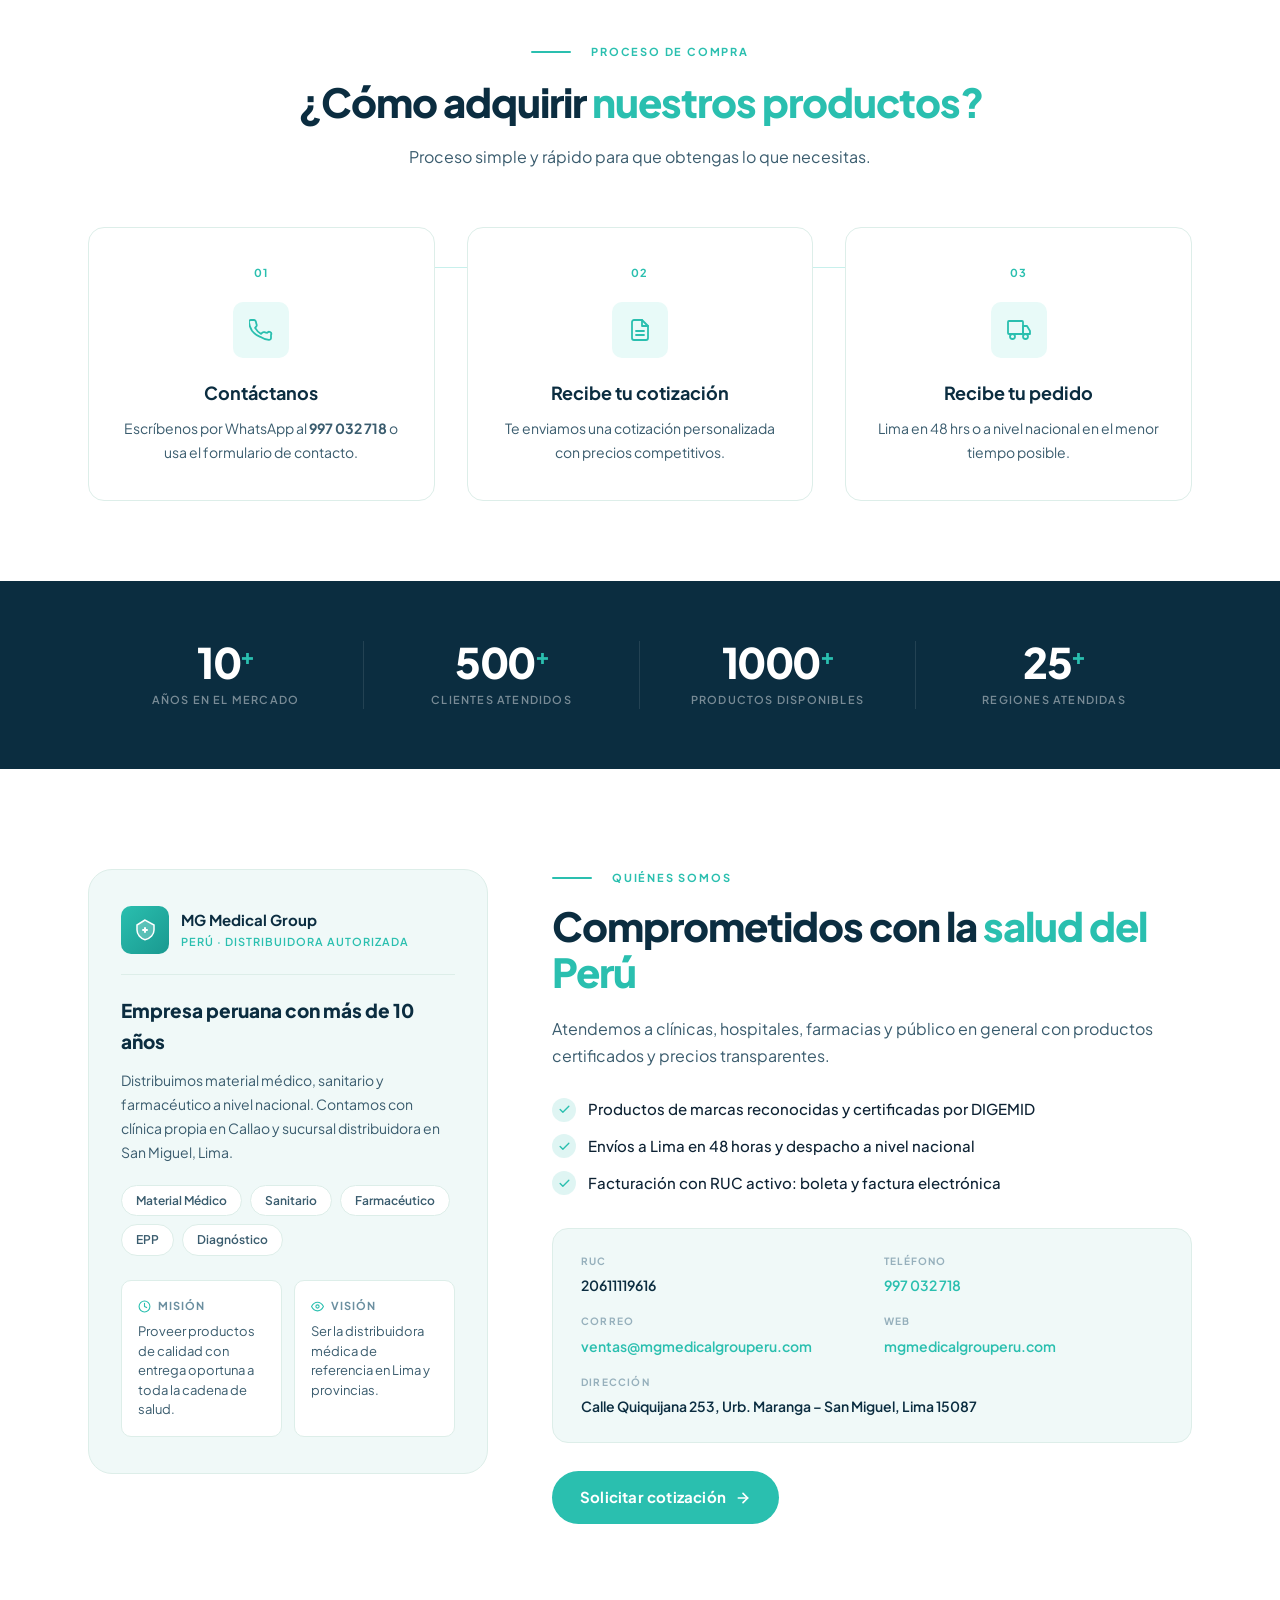
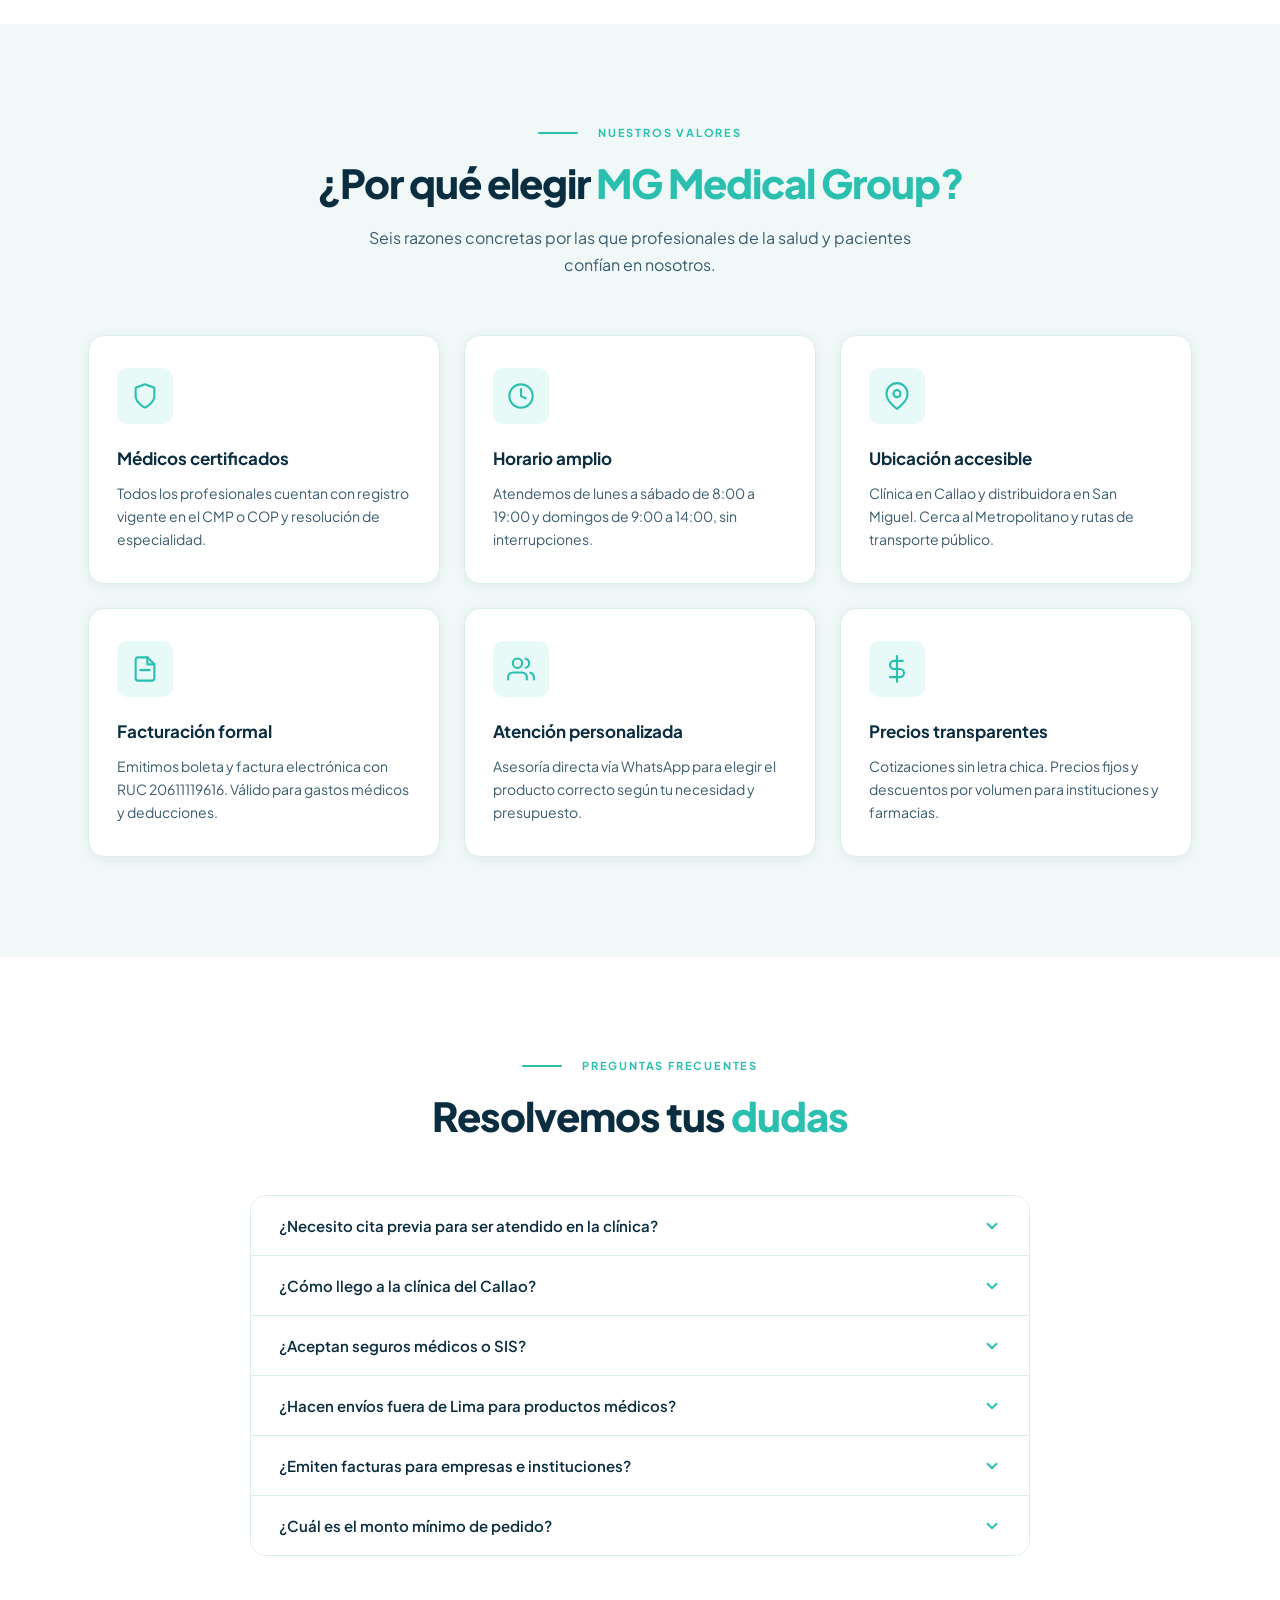
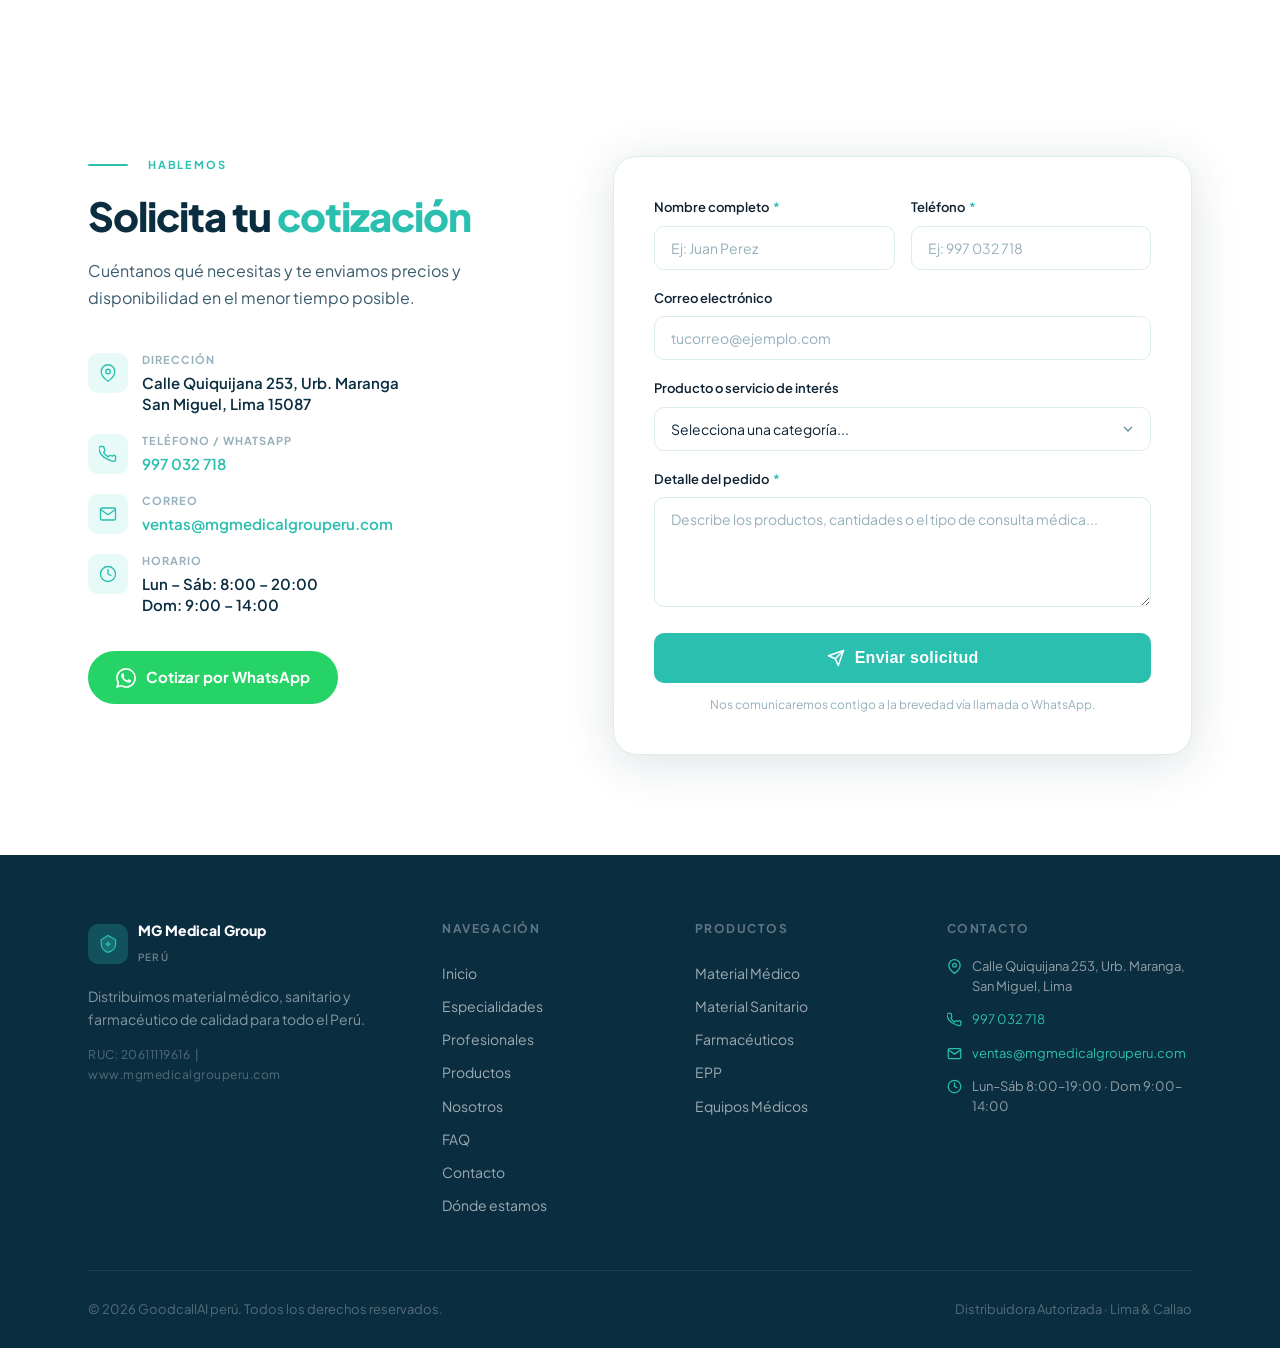
==== commit 8b75d511: "Update index.html" ====
--- a/files (4)/index.html
+++ b/files (4)/index.html
@@ -47,12 +47,12 @@
       <div class="topbar-left">
         <span class="topbar-item">
           <svg viewBox="0 0 24 24" fill="none" stroke="currentColor" stroke-width="2" stroke-linecap="round" stroke-linejoin="round" width="13" height="13"><circle cx="12" cy="12" r="10"/><polyline points="12 6 12 12 16 14"/></svg>
-          Lun &ndash; S&aacute;b: 8:00 &ndash; 20:00 &nbsp;&middot;&nbsp; Dom: 9:00 &ndash; 14:00
+          Lun &ndash; S&aacute;b: 8:00 &ndash; 19:00 &nbsp;&middot;&nbsp; Dom: 9:00 &ndash; 14:00
         </span>
         <span class="topbar-divider">|</span>
         <span class="topbar-item">
           <svg viewBox="0 0 24 24" fill="none" stroke="currentColor" stroke-width="2" stroke-linecap="round" stroke-linejoin="round" width="13" height="13"><path d="M21 10c0 7-9 13-9 13s-9-6-9-13a9 9 0 0118 0z"/><circle cx="12" cy="10" r="3"/></svg>
-          Calle Quiquijana 253, San Miguel &mdash; Cl&iacute;nica: frente a Posta Sesquicentenario, Callao
+          Calle Quiquijana 253, San Miguel &mdash; Cl&iacute;nica: Calle 14 Mz L 12, Urb. Sesquicentenario, Callao
         </span>
       </div>
       <div class="topbar-right">
@@ -177,7 +177,7 @@
             <div class="ubi-icon"><svg viewBox="0 0 24 24" fill="none" stroke="currentColor" stroke-width="2" stroke-linecap="round" stroke-linejoin="round" width="20" height="20"><path d="M21 10c0 7-9 13-9 13s-9-6-9-13a9 9 0 0118 0z"/><circle cx="12" cy="10" r="3"/></svg></div>
             <div>
               <div class="ubi-label">Cl&iacute;nica &mdash; Callao</div>
-              <div class="ubi-value">Frente a la Posta Sesquicentenario<br>Callao, Lima</div>
+              <div class="ubi-value">Calle 14 Mz L 12, Urb. Sesquicentenario<br>Callao, Lima</div>
             </div>
           </div>
           <div class="ubi-item">
@@ -529,7 +529,7 @@
       <div class="razon-card reveal delay-2">
         <div class="razon-icon"><svg viewBox="0 0 24 24" fill="none" stroke="currentColor" stroke-width="1.8" stroke-linecap="round" stroke-linejoin="round" width="28" height="28"><circle cx="12" cy="12" r="10"/><polyline points="12 6 12 12 16 14"/></svg></div>
         <h3 class="razon-title">Horario amplio</h3>
-        <p class="razon-desc">Atendemos de lunes a s&aacute;bado de 8:00 a 20:00 y domingos de 9:00 a 14:00, sin interrupciones.</p>
+        <p class="razon-desc">Atendemos de lunes a s&aacute;bado de 8:00 a 19:00 y domingos de 9:00 a 14:00, sin interrupciones.</p>
       </div>
       <div class="razon-card reveal delay-3">
         <div class="razon-icon"><svg viewBox="0 0 24 24" fill="none" stroke="currentColor" stroke-width="1.8" stroke-linecap="round" stroke-linejoin="round" width="28" height="28"><path d="M21 10c0 7-9 13-9 13s-9-6-9-13a9 9 0 0118 0z"/><circle cx="12" cy="10" r="3"/></svg></div>
@@ -580,7 +580,7 @@
           <svg class="faq-icon" viewBox="0 0 24 24" fill="none" stroke="currentColor" stroke-width="2.5" stroke-linecap="round" stroke-linejoin="round" width="18" height="18"><polyline points="6 9 12 15 18 9"/></svg>
         </button>
         <div class="faq-respuesta">
-          <p>La cl&iacute;nica est&aacute; ubicada <strong>frente a la Posta Sesquicentenario, Callao</strong>. Puede llegar en transporte p&uacute;blico usando buses por Av. Colonial o Av. Naciones Unidas. Hay estacionamiento disponible en la zona.</p>
+          <p>La cl&iacute;nica est&aacute; ubicada <strong>Calle 14 Mz L 12, Urb. Sesquicentenario, Callao</strong>. Puede llegar en transporte p&uacute;blico usando buses por Av. Colonial o Av. Naciones Unidas. Hay estacionamiento disponible en la zona.</p>
         </div>
       </div>
 
@@ -728,7 +728,7 @@
           <div class="footer-contact-item"><svg viewBox="0 0 24 24" fill="none" stroke="currentColor" stroke-width="2" stroke-linecap="round" stroke-linejoin="round" width="15" height="15"><path d="M21 10c0 7-9 13-9 13s-9-6-9-13a9 9 0 0118 0z"/><circle cx="12" cy="10" r="3"/></svg><span>Calle Quiquijana 253, Urb. Maranga, San Miguel, Lima</span></div>
           <div class="footer-contact-item"><svg viewBox="0 0 24 24" fill="none" stroke="currentColor" stroke-width="2" stroke-linecap="round" stroke-linejoin="round" width="15" height="15"><path d="M22 16.92v3a2 2 0 01-2.18 2 19.79 19.79 0 01-8.63-3.07A19.5 19.5 0 013 12.72a19.79 19.79 0 01-3.07-8.67A2 2 0 011.9 2h3a2 2 0 012 1.72c.127.96.361 1.903.7 2.81a2 2 0 01-.45 2.11L6.09 9.91a16 16 0 006 6l1.27-1.27a2 2 0 012.11-.45c.907.339 1.85.573 2.81.7A2 2 0 0122 16.92z"/></svg><span><a href="tel:51997032718">997 032 718</a></span></div>
           <div class="footer-contact-item"><svg viewBox="0 0 24 24" fill="none" stroke="currentColor" stroke-width="2" stroke-linecap="round" stroke-linejoin="round" width="15" height="15"><path d="M4 4h16c1.1 0 2 .9 2 2v12c0 1.1-.9 2-2 2H4c-1.1 0-2-.9-2-2V6c0-1.1.9-2 2-2z"/><polyline points="22,6 12,13 2,6"/></svg><span><a href="mailto:ventas@mgmedicalgrouperu.com">ventas@mgmedicalgrouperu.com</a></span></div>
-          <div class="footer-contact-item"><svg viewBox="0 0 24 24" fill="none" stroke="currentColor" stroke-width="2" stroke-linecap="round" stroke-linejoin="round" width="15" height="15"><circle cx="12" cy="12" r="10"/><polyline points="12 6 12 12 16 14"/></svg><span>Lun&ndash;S&aacute;b 8:00&ndash;20:00 &middot; Dom 9:00&ndash;14:00</span></div>
+          <div class="footer-contact-item"><svg viewBox="0 0 24 24" fill="none" stroke="currentColor" stroke-width="2" stroke-linecap="round" stroke-linejoin="round" width="15" height="15"><circle cx="12" cy="12" r="10"/><polyline points="12 6 12 12 16 14"/></svg><span>Lun&ndash;S&aacute;b 8:00&ndash;19:00 &middot; Dom 9:00&ndash;14:00</span></div>
         </div>
       </div>
     </div>
--- a/files (4)/styles.css
+++ b/files (4)/styles.css
@@ -133,7 +133,8 @@
   width: 52px; height: 52px;
   border-radius: var(--radius-sm);
   background: #fff;
-  border: 1.5px solid var(--gray);
+  border: 2px solid #e8e8e8;
+  box-shadow: 0 2px 8px rgba(0,0,0,0.12);
   display: flex; align-items: center; justify-content: center;
   flex-shrink: 0;
   overflow: hidden;
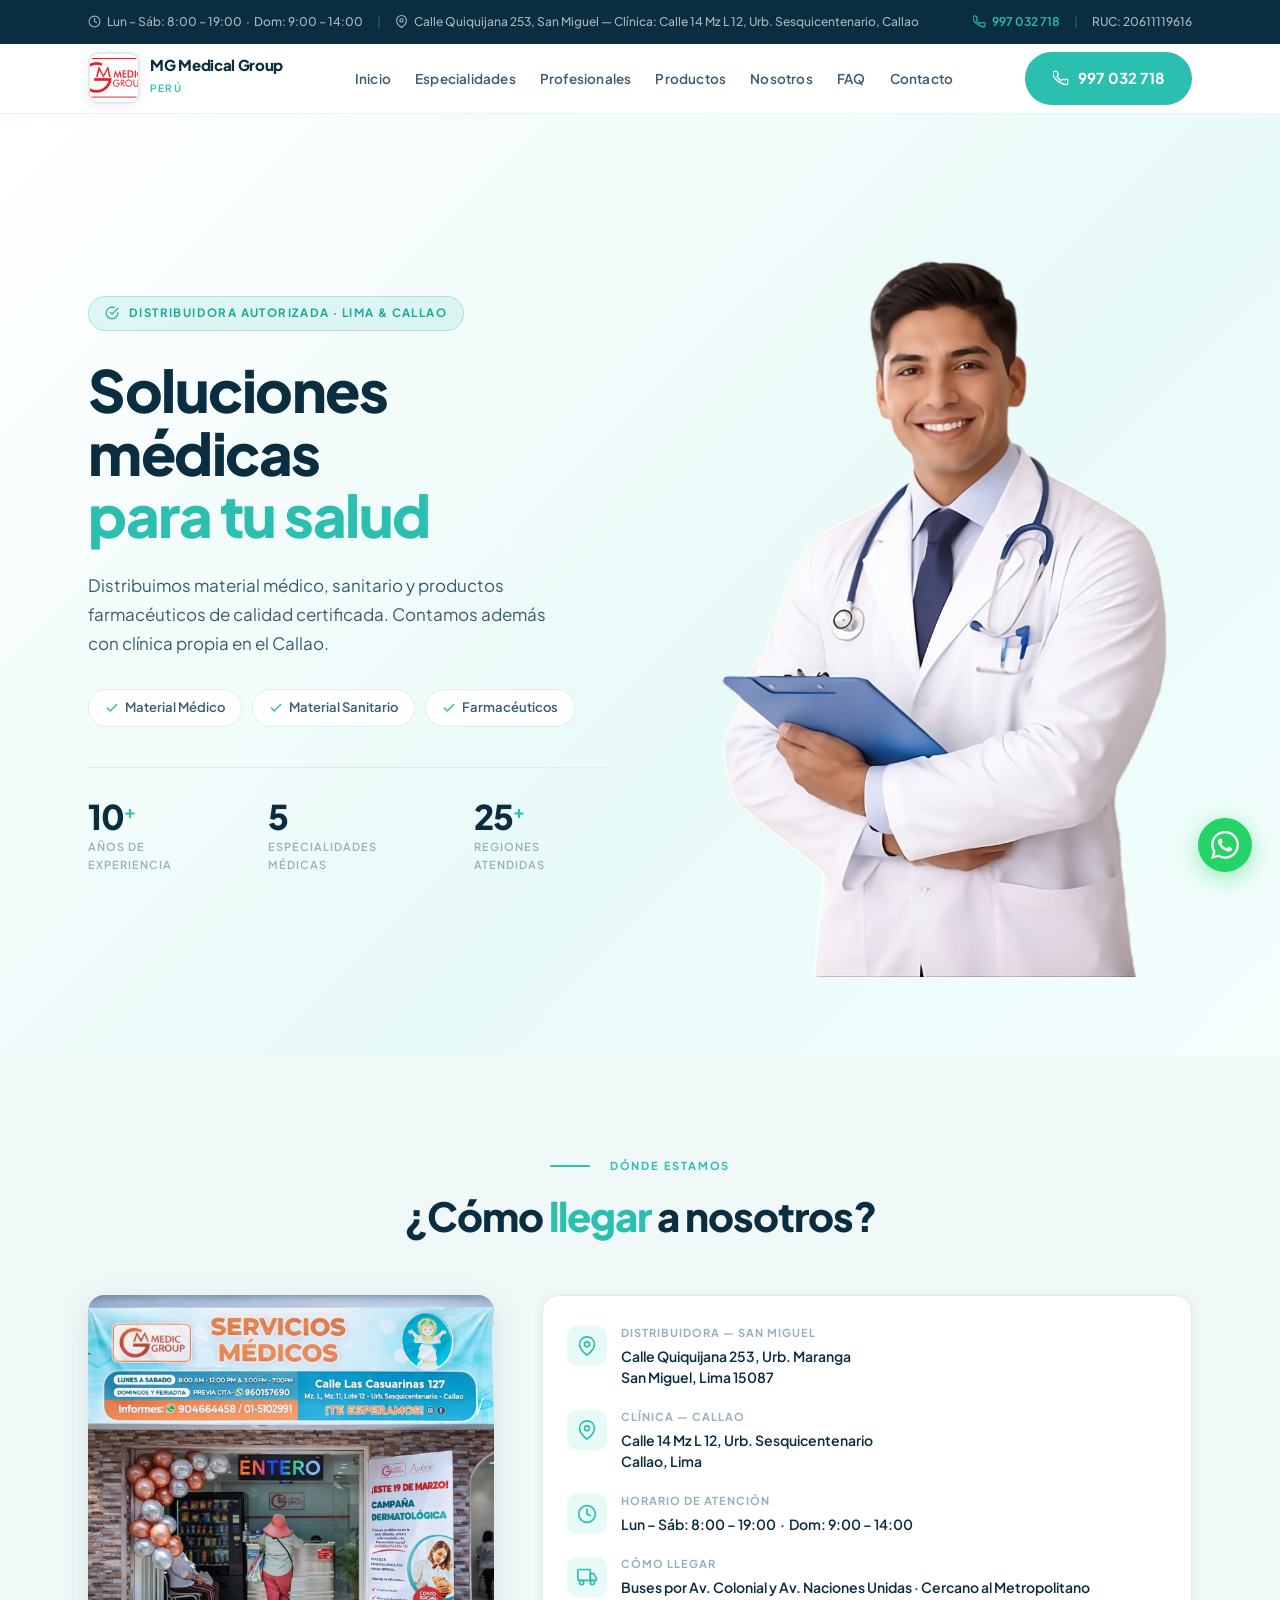
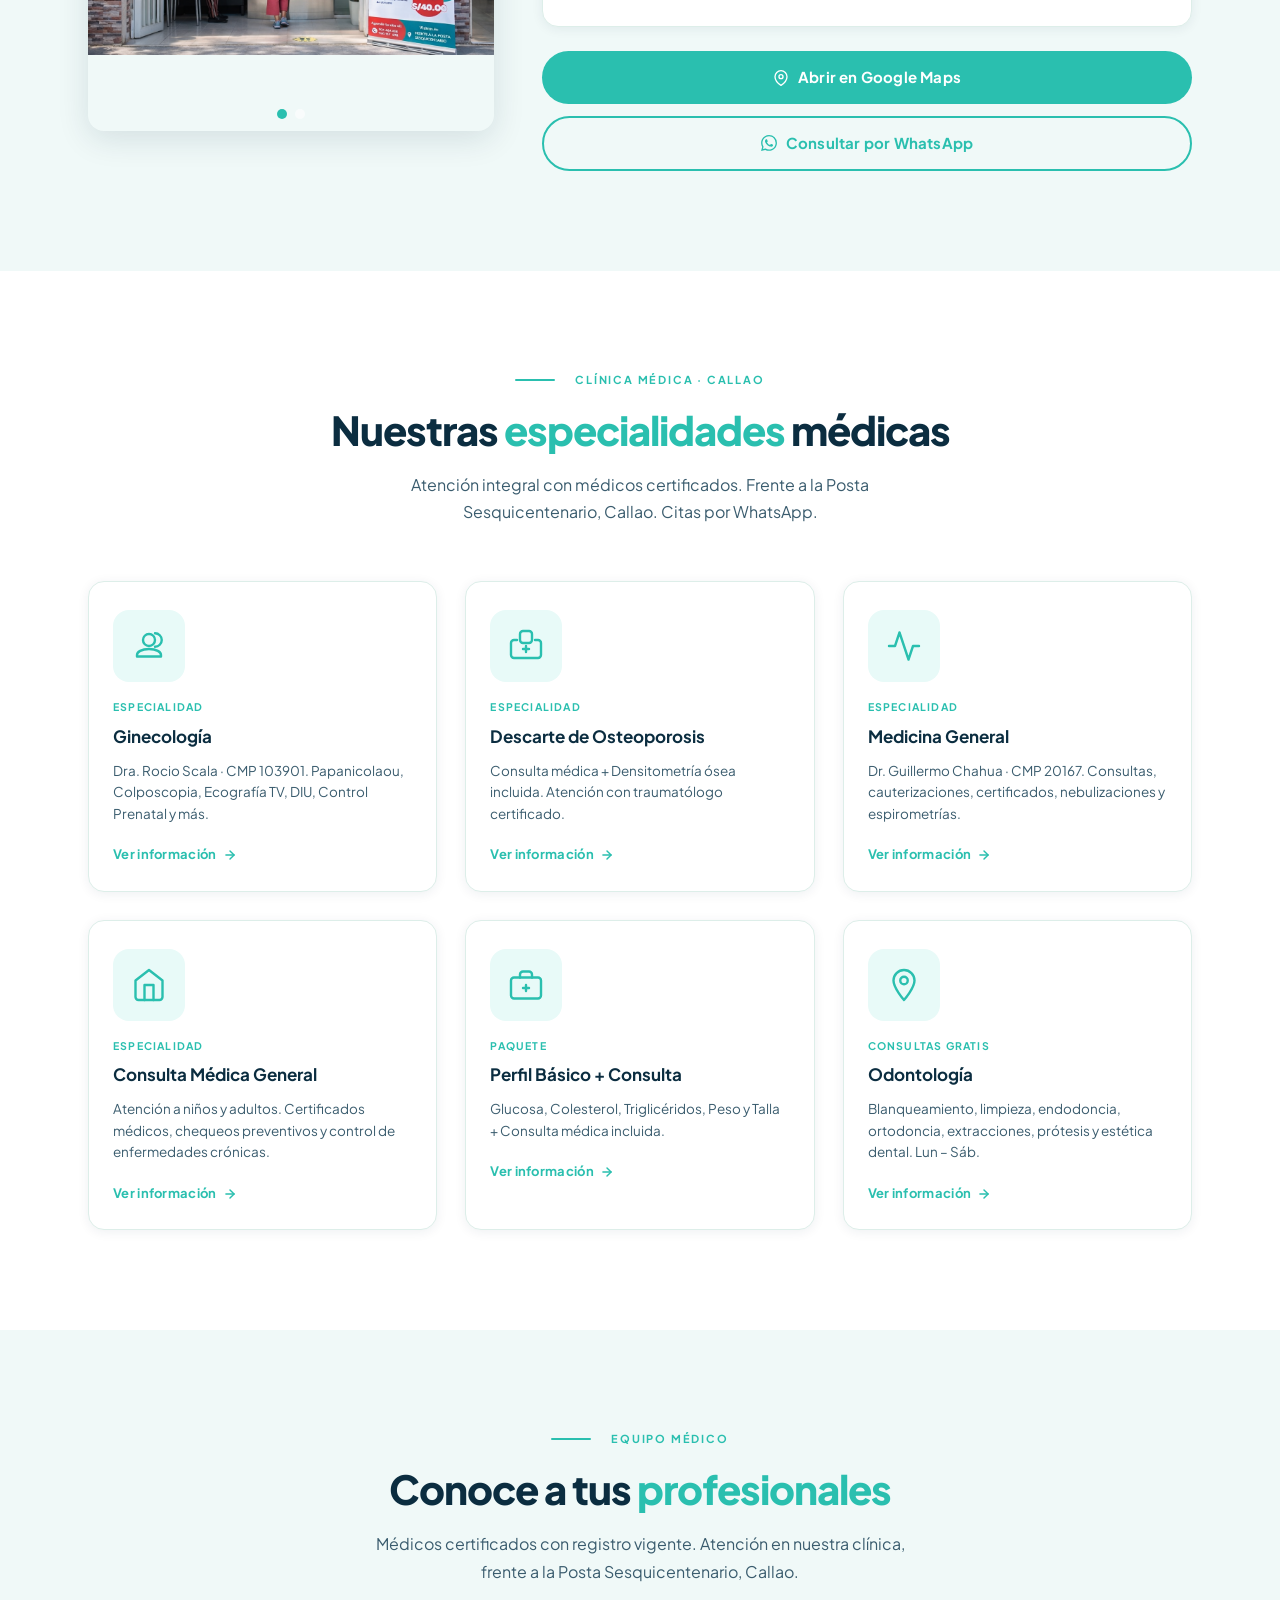
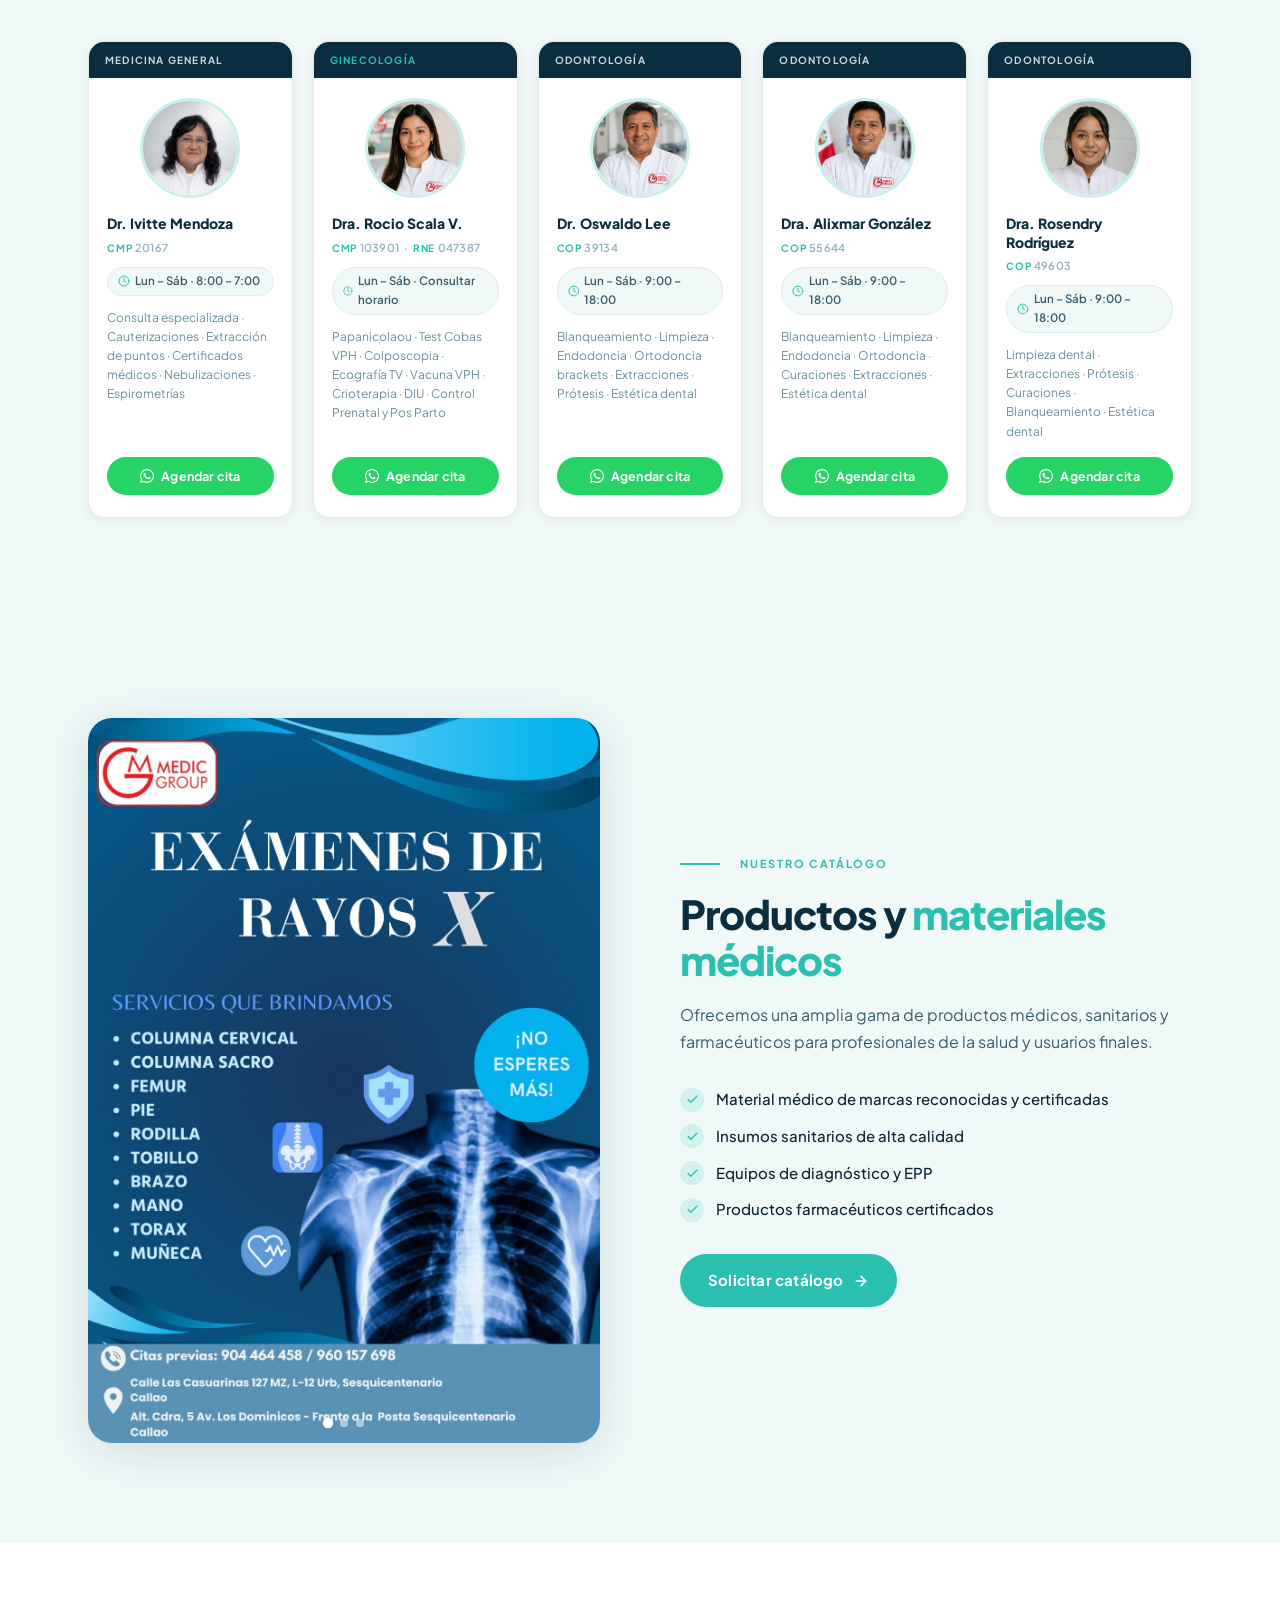
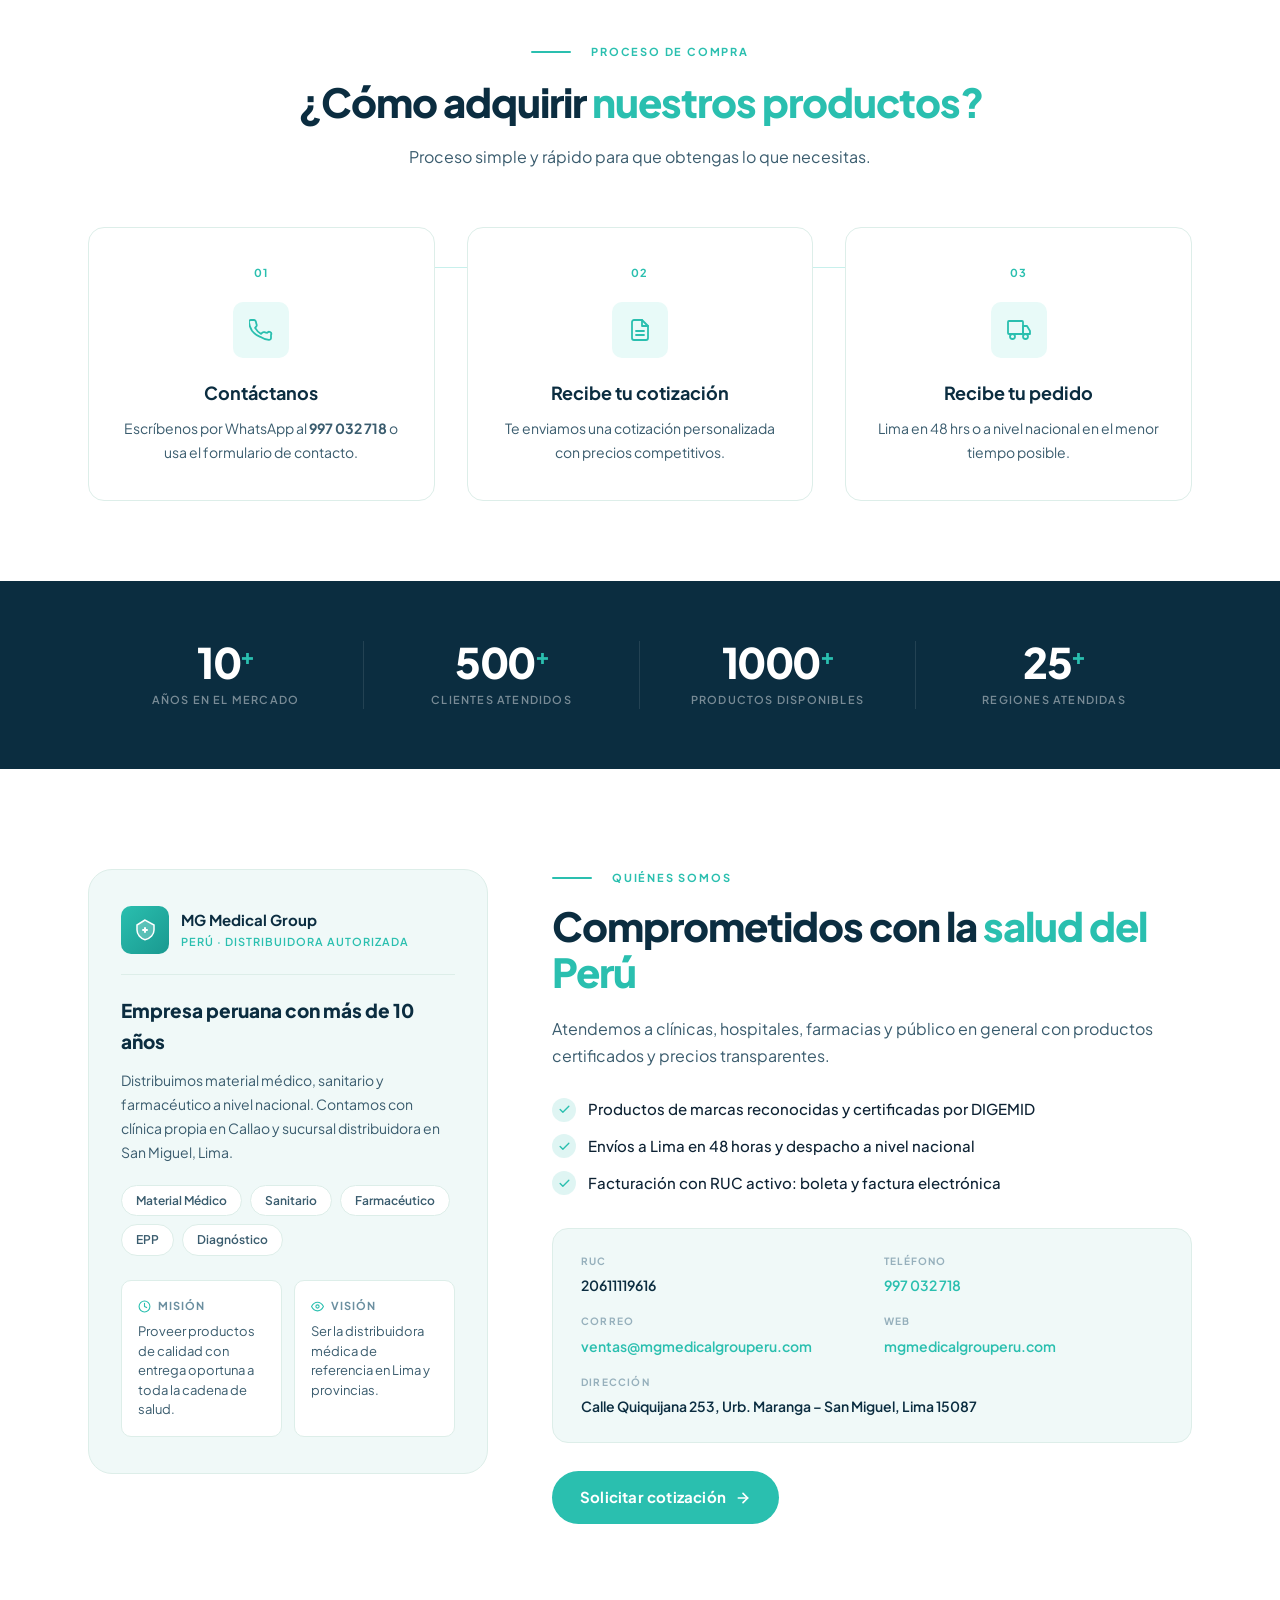
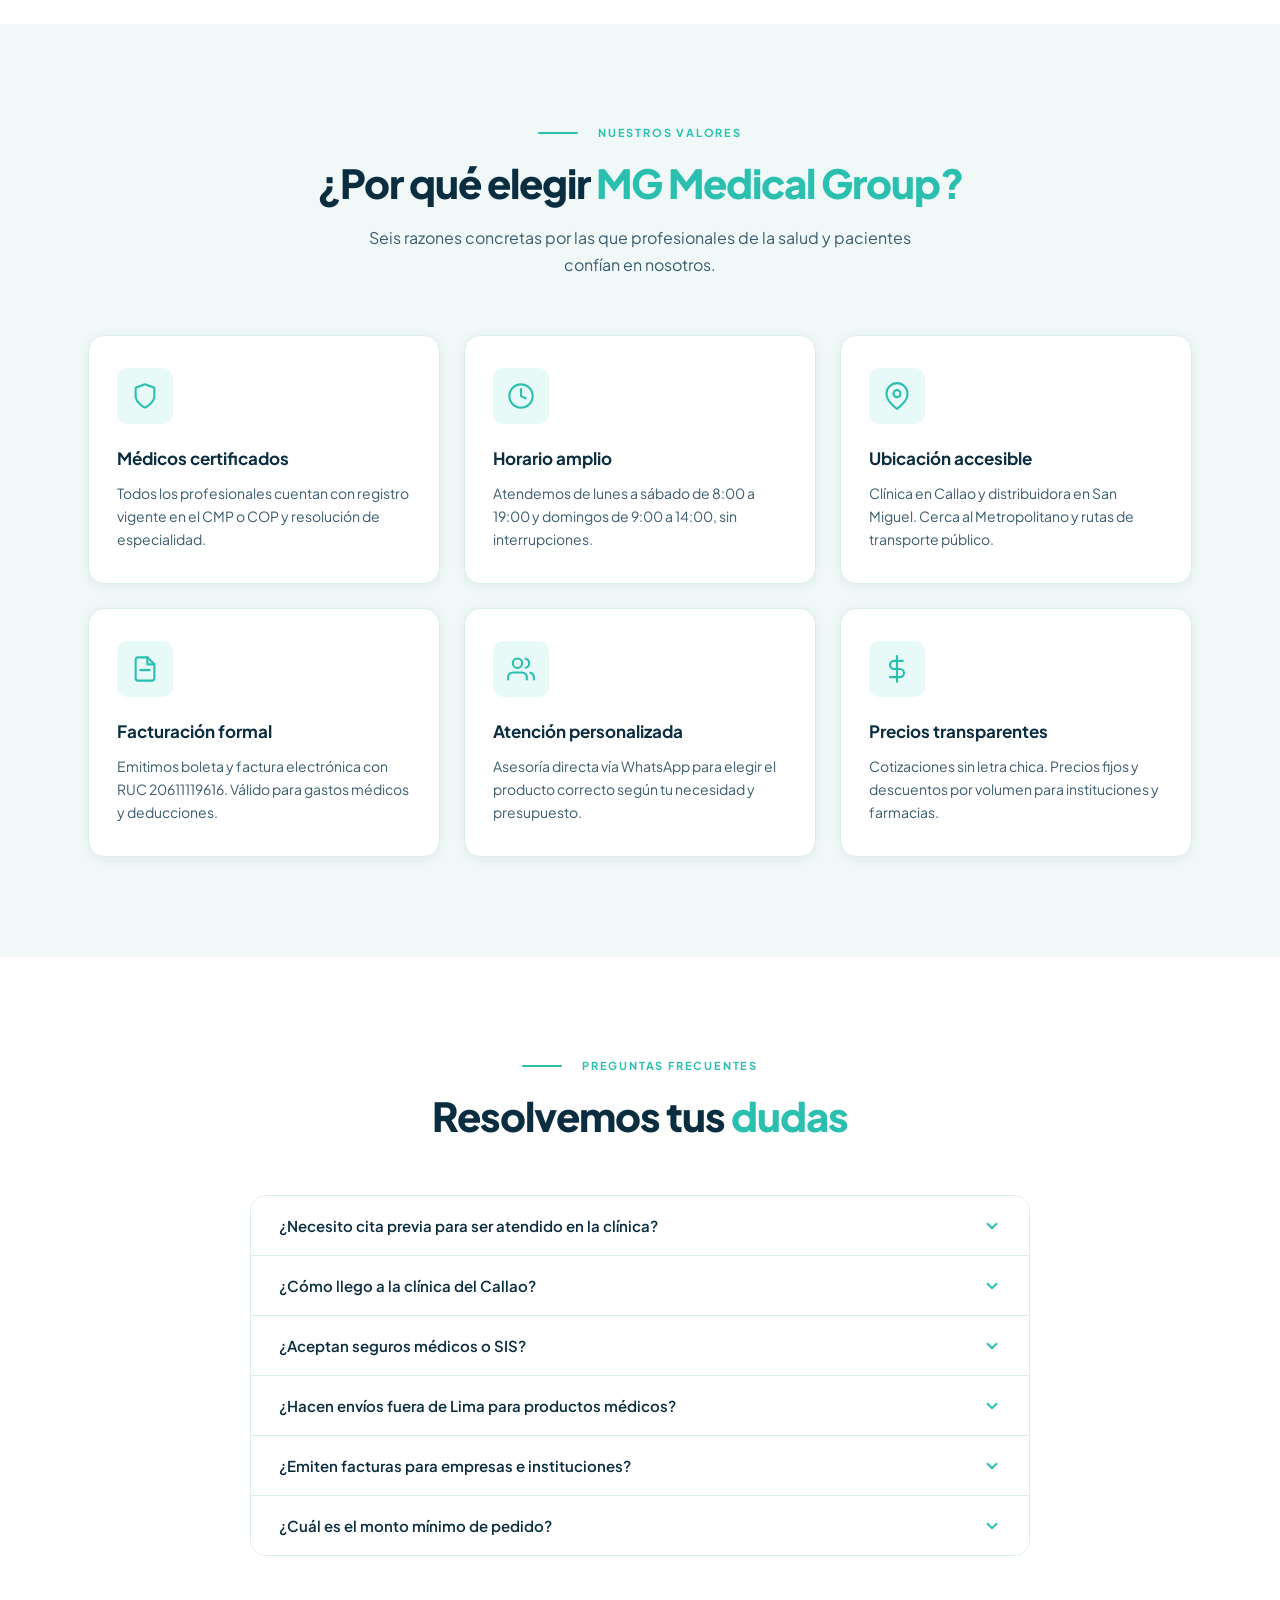
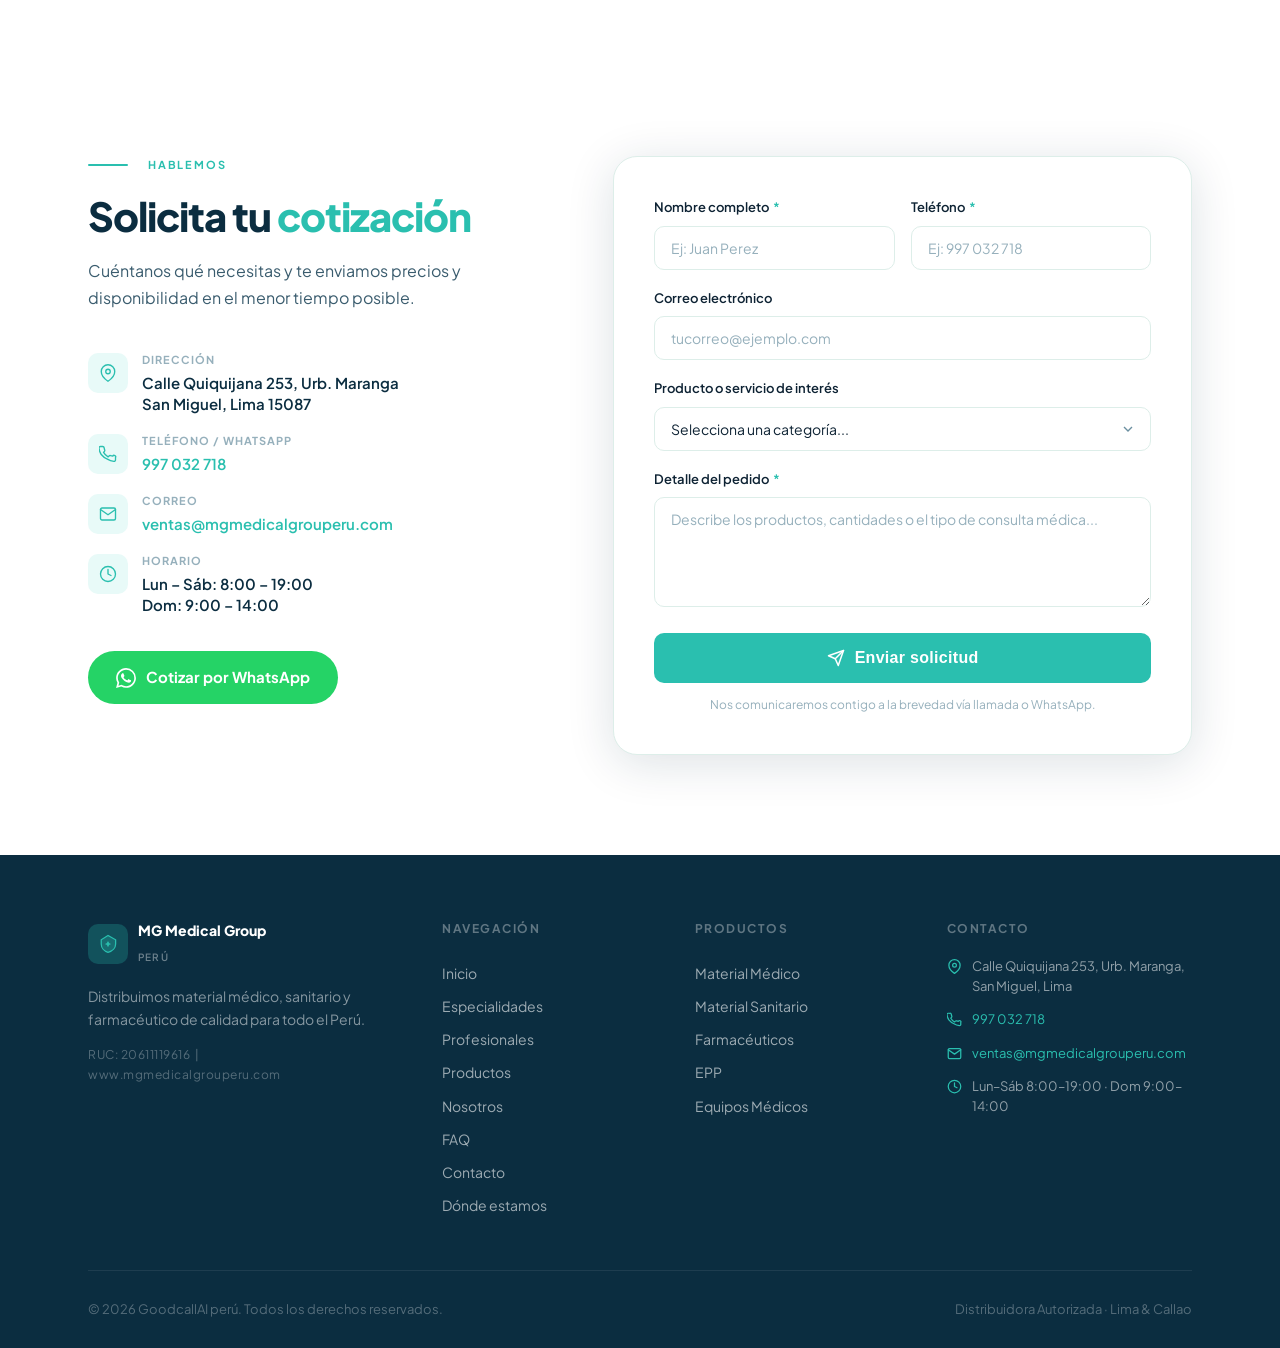
==== commit 620baba5: "Update operating hours in index.html" ====
--- a/files (4)/index.html
+++ b/files (4)/index.html
@@ -184,7 +184,7 @@
             <div class="ubi-icon"><svg viewBox="0 0 24 24" fill="none" stroke="currentColor" stroke-width="2" stroke-linecap="round" stroke-linejoin="round" width="20" height="20"><circle cx="12" cy="12" r="10"/><polyline points="12 6 12 12 16 14"/></svg></div>
             <div>
               <div class="ubi-label">Horario de atenci&oacute;n</div>
-              <div class="ubi-value">Lun &ndash; S&aacute;b: 8:00 &ndash; 20:00 &nbsp;&middot;&nbsp; Dom: 9:00 &ndash; 14:00</div>
+              <div class="ubi-value">Lun &ndash; S&aacute;b: 8:00 &ndash; 19:00 &nbsp;&middot;&nbsp; Dom: 9:00 &ndash; 14:00 </div>
             </div>
           </div>
           <div class="ubi-item">
@@ -307,7 +307,7 @@
           <div class="prof-colegiatura"><span class="prof-reg-label">CMP</span> 20167</div>
           <div class="prof-horario">
             <svg viewBox="0 0 24 24" fill="none" stroke="currentColor" stroke-width="2" stroke-linecap="round" stroke-linejoin="round" width="13" height="13"><circle cx="12" cy="12" r="10"/><polyline points="12 6 12 12 16 14"/></svg>
-            Lun &ndash; S&aacute;b &middot; 8:00 &ndash; 20:00
+            Lun &ndash; S&aacute;b &middot; 8:00 &ndash; 7:00
           </div>
           <p class="prof-servicios">Consulta especializada &middot; Cauterizaciones &middot; Extracci&oacute;n de puntos &middot; Certificados m&eacute;dicos &middot; Nebulizaciones &middot; Espirometr&iacute;as</p>
           <a href="https://wa.me/51997032718" target="_blank" class="prof-btn">
@@ -651,7 +651,7 @@
           </div>
           <div class="contact-detail">
             <div class="cd-icon"><svg viewBox="0 0 24 24" fill="none" stroke="currentColor" stroke-width="1.8" stroke-linecap="round" stroke-linejoin="round" width="18" height="18"><circle cx="12" cy="12" r="10"/><polyline points="12 6 12 12 16 14"/></svg></div>
-            <div><div class="cd-label">Horario</div><div class="cd-value">Lun &ndash; S&aacute;b: 8:00 &ndash; 20:00<br>Dom: 9:00 &ndash; 14:00</div></div>
+            <div><div class="cd-label">Horario</div><div class="cd-value">Lun &ndash; S&aacute;b: 8:00 &ndash; 19:00<br>Dom: 9:00 &ndash; 14:00</div></div>
           </div>
         </div>
         <a href="https://wa.me/51997032718" class="btn-whatsapp" target="_blank">
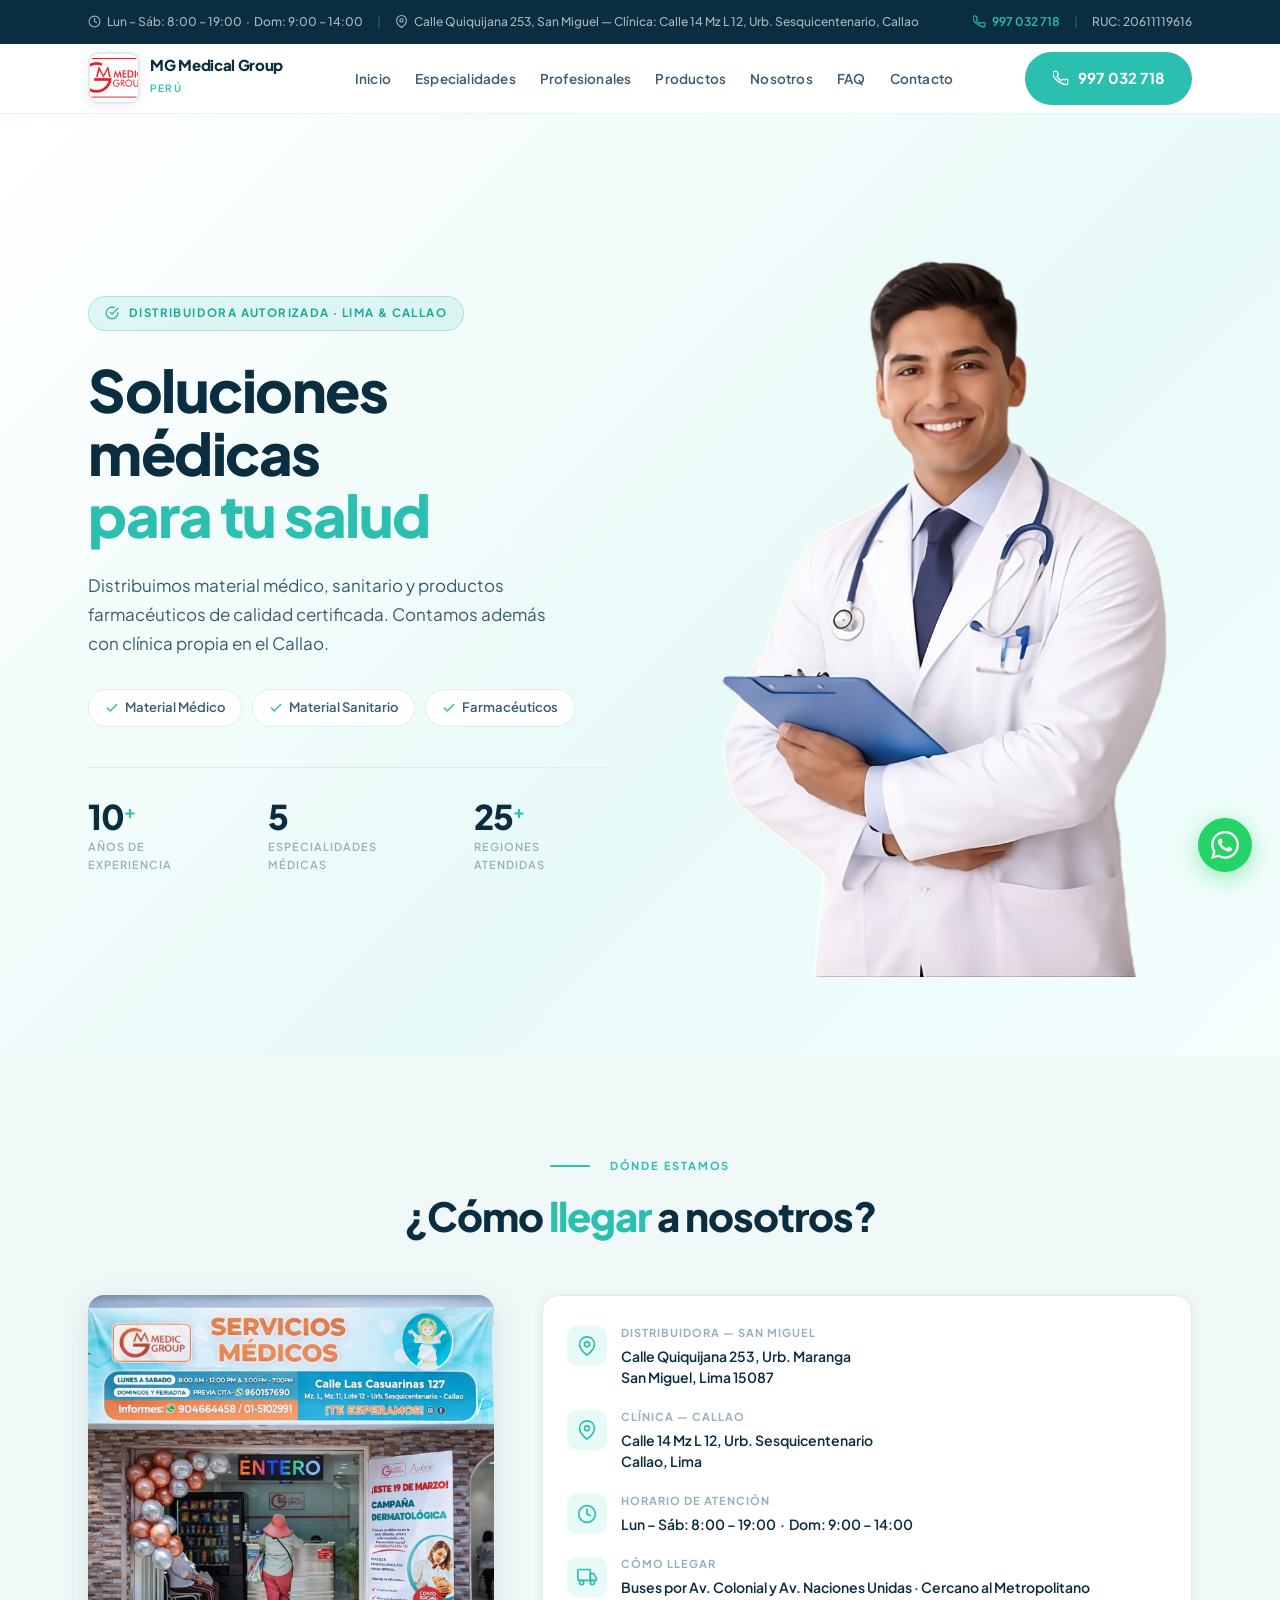
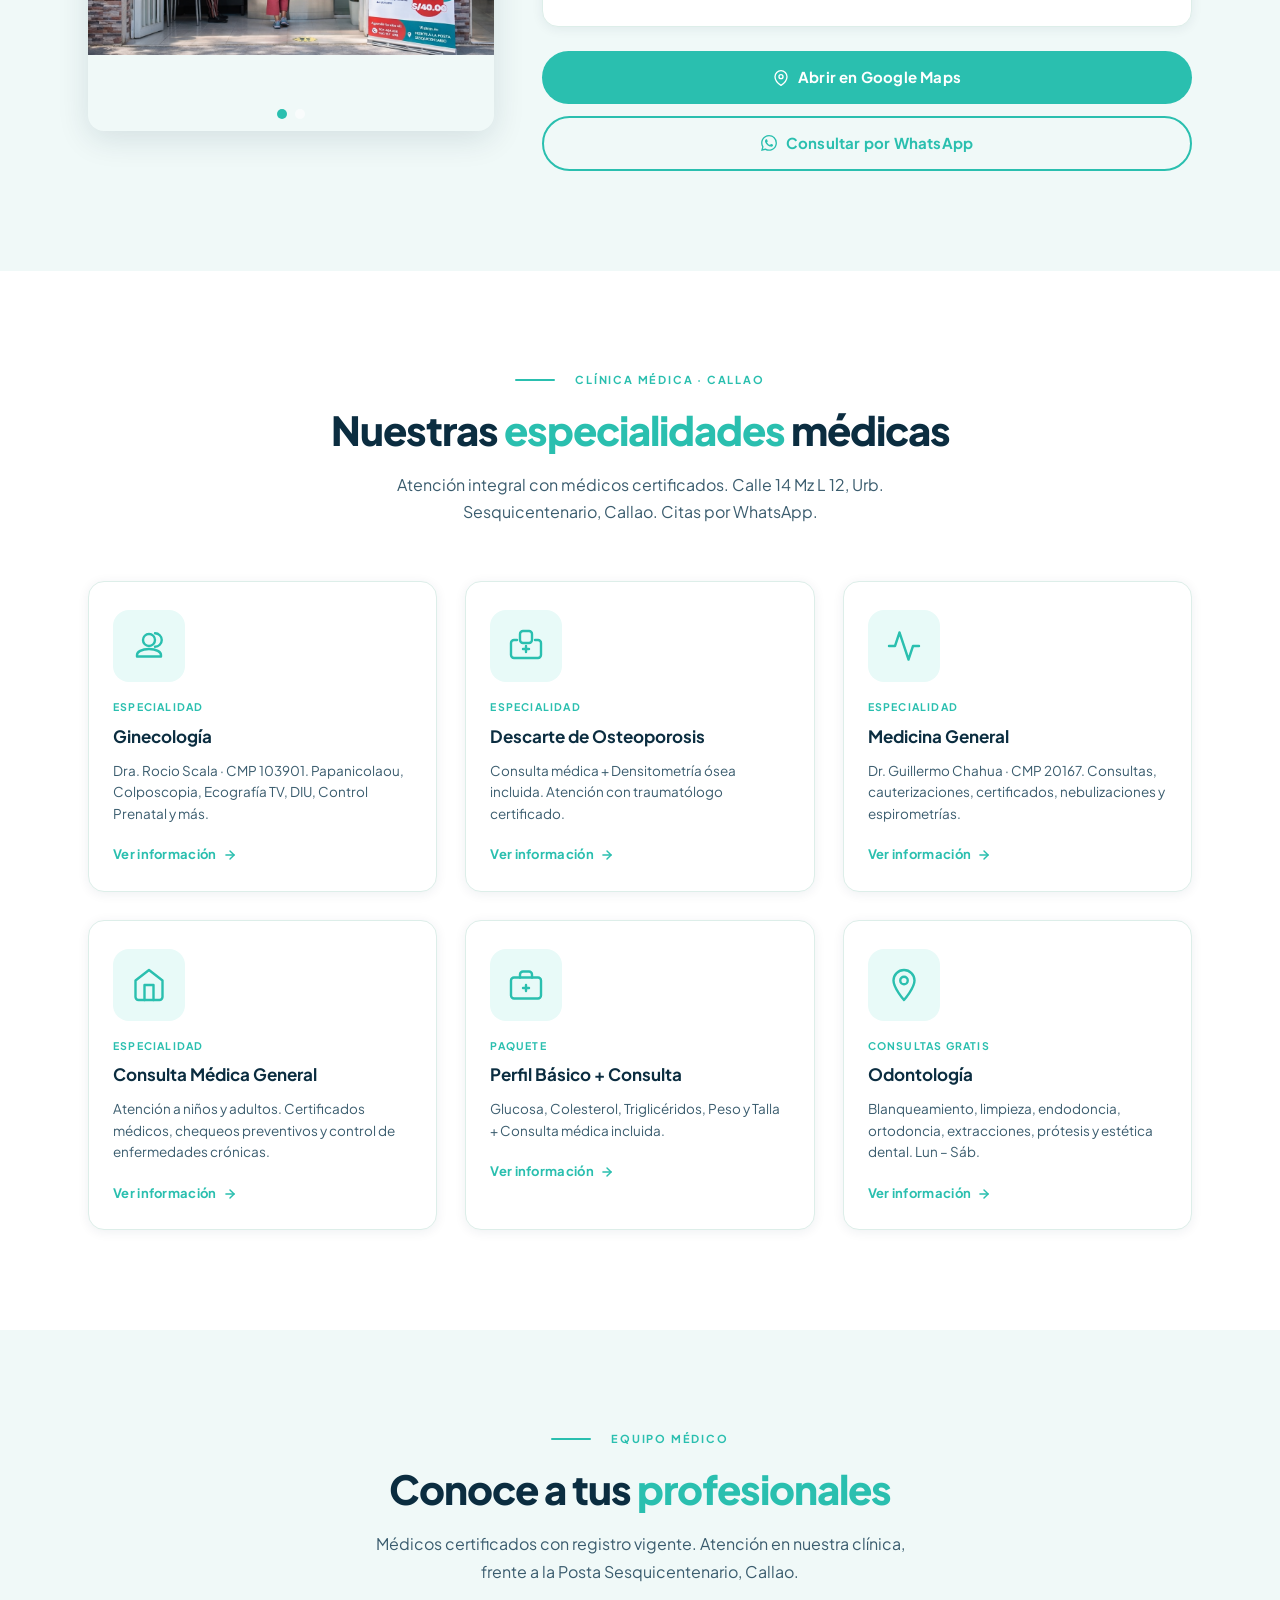
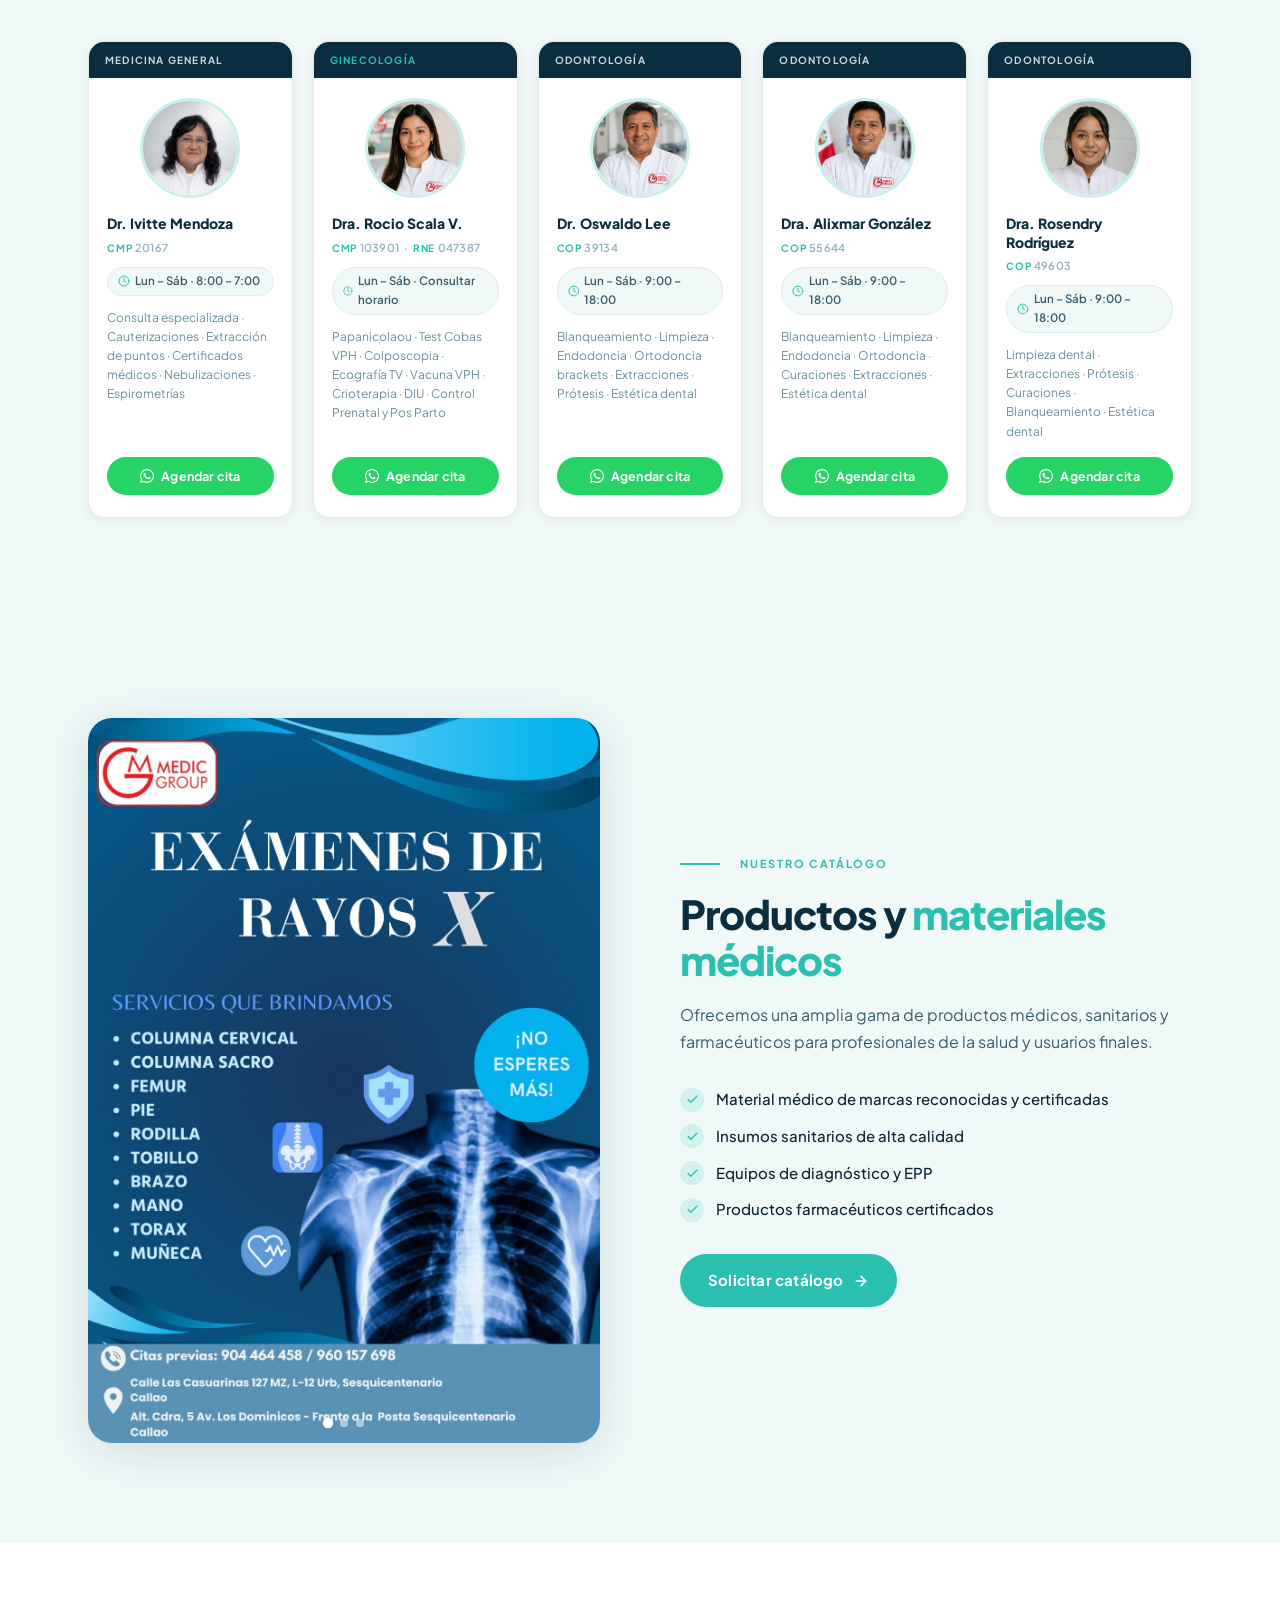
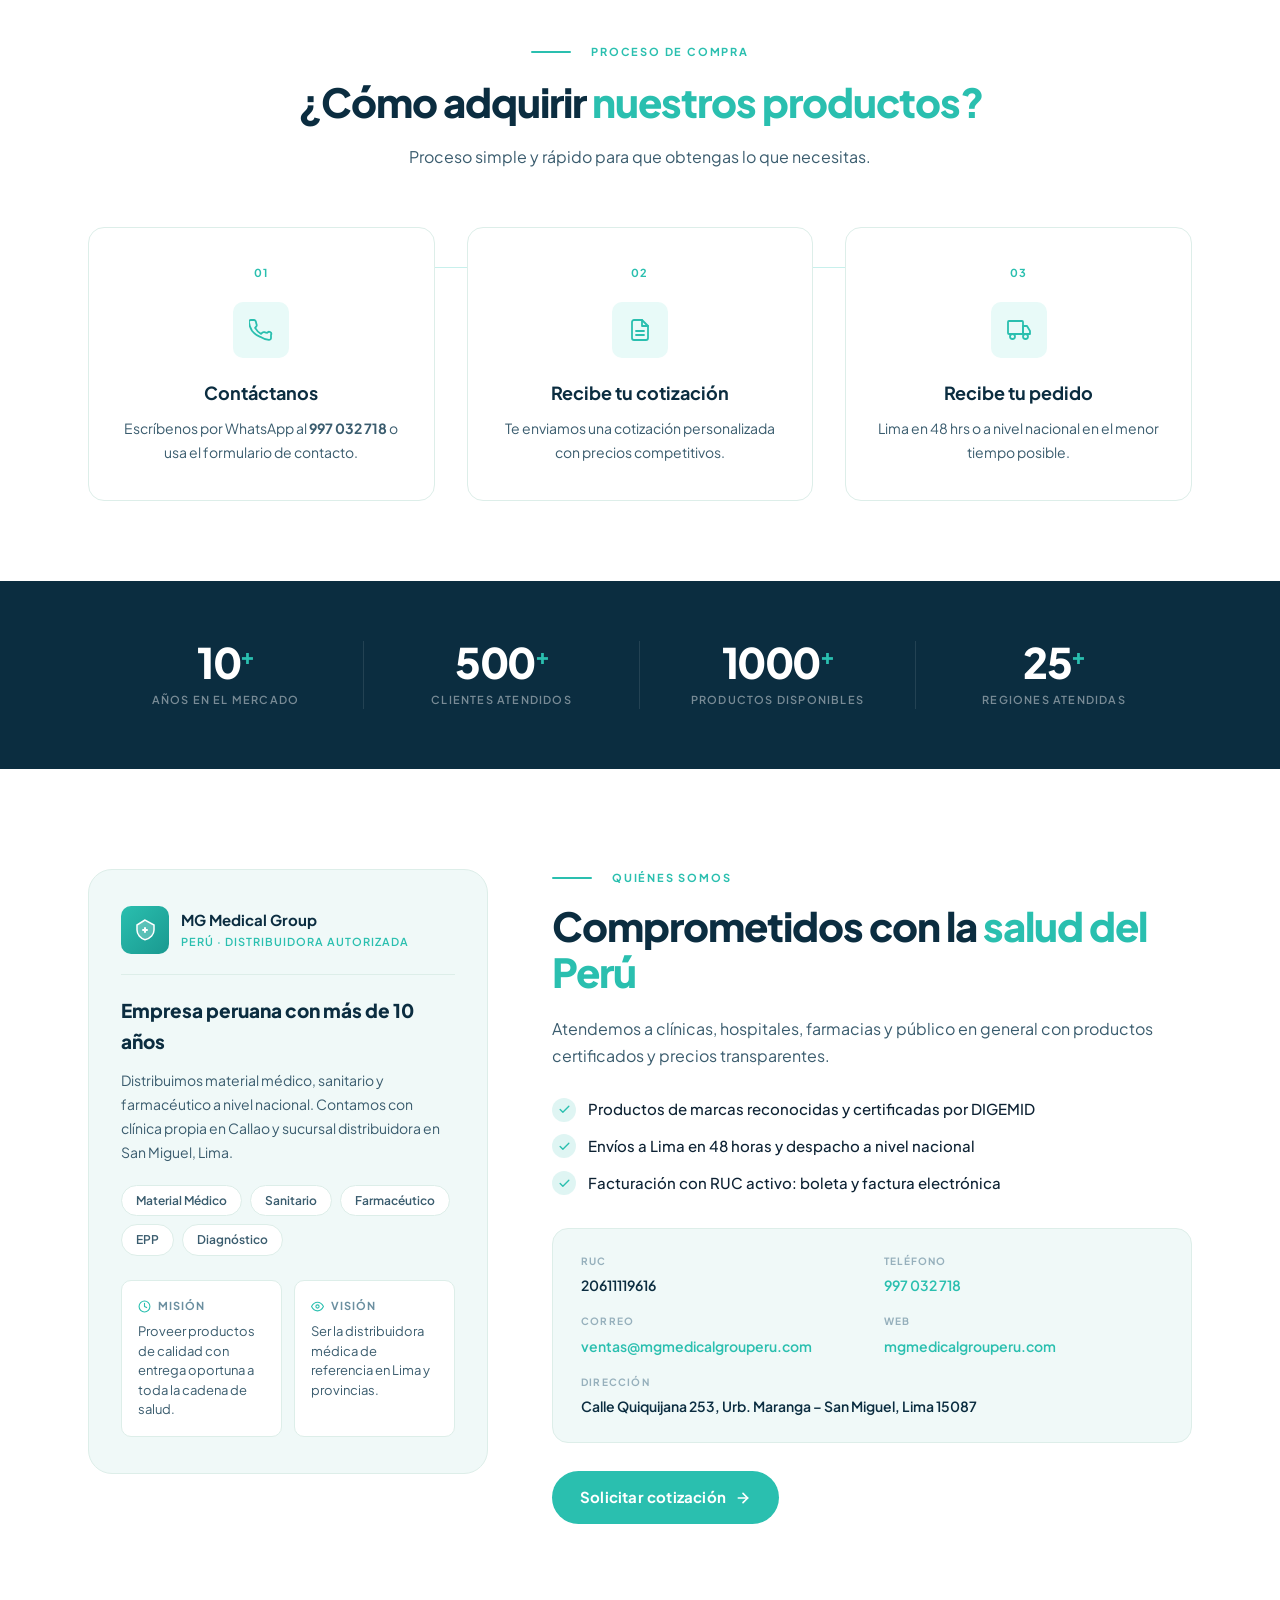
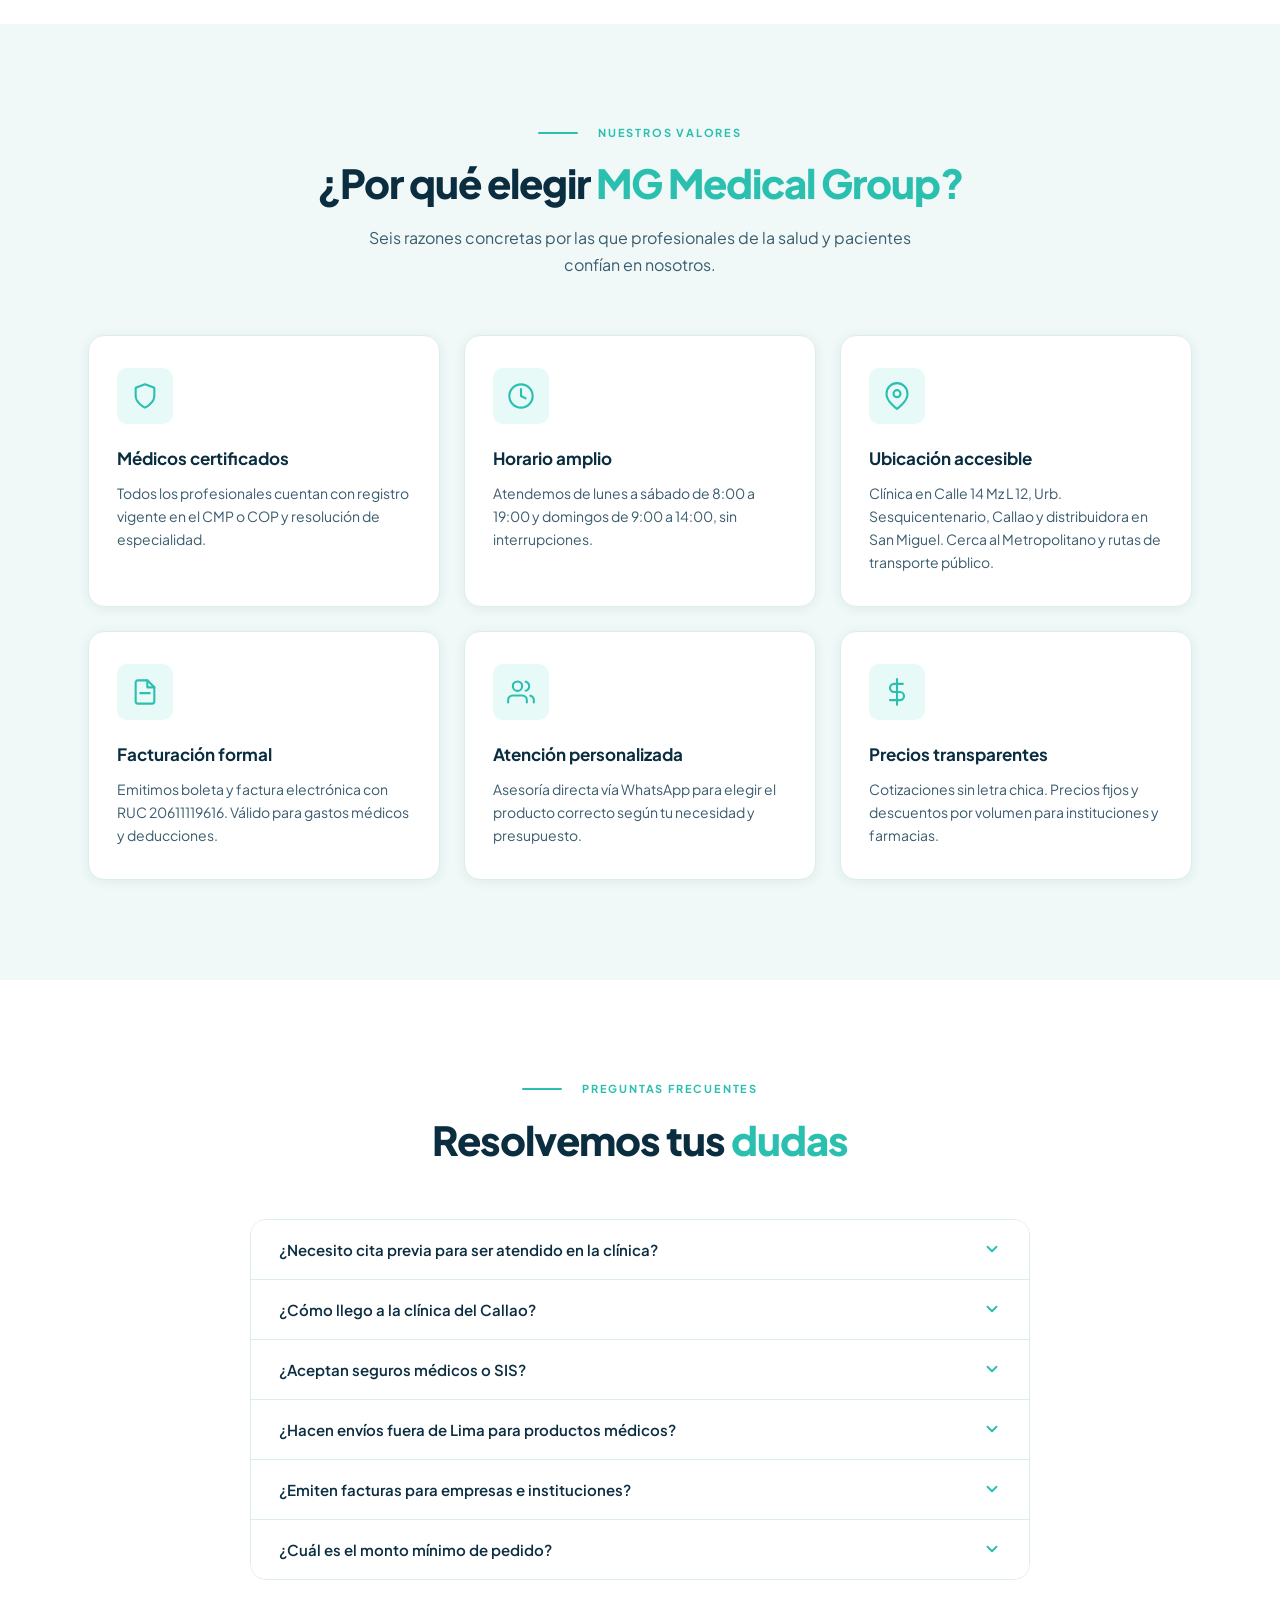
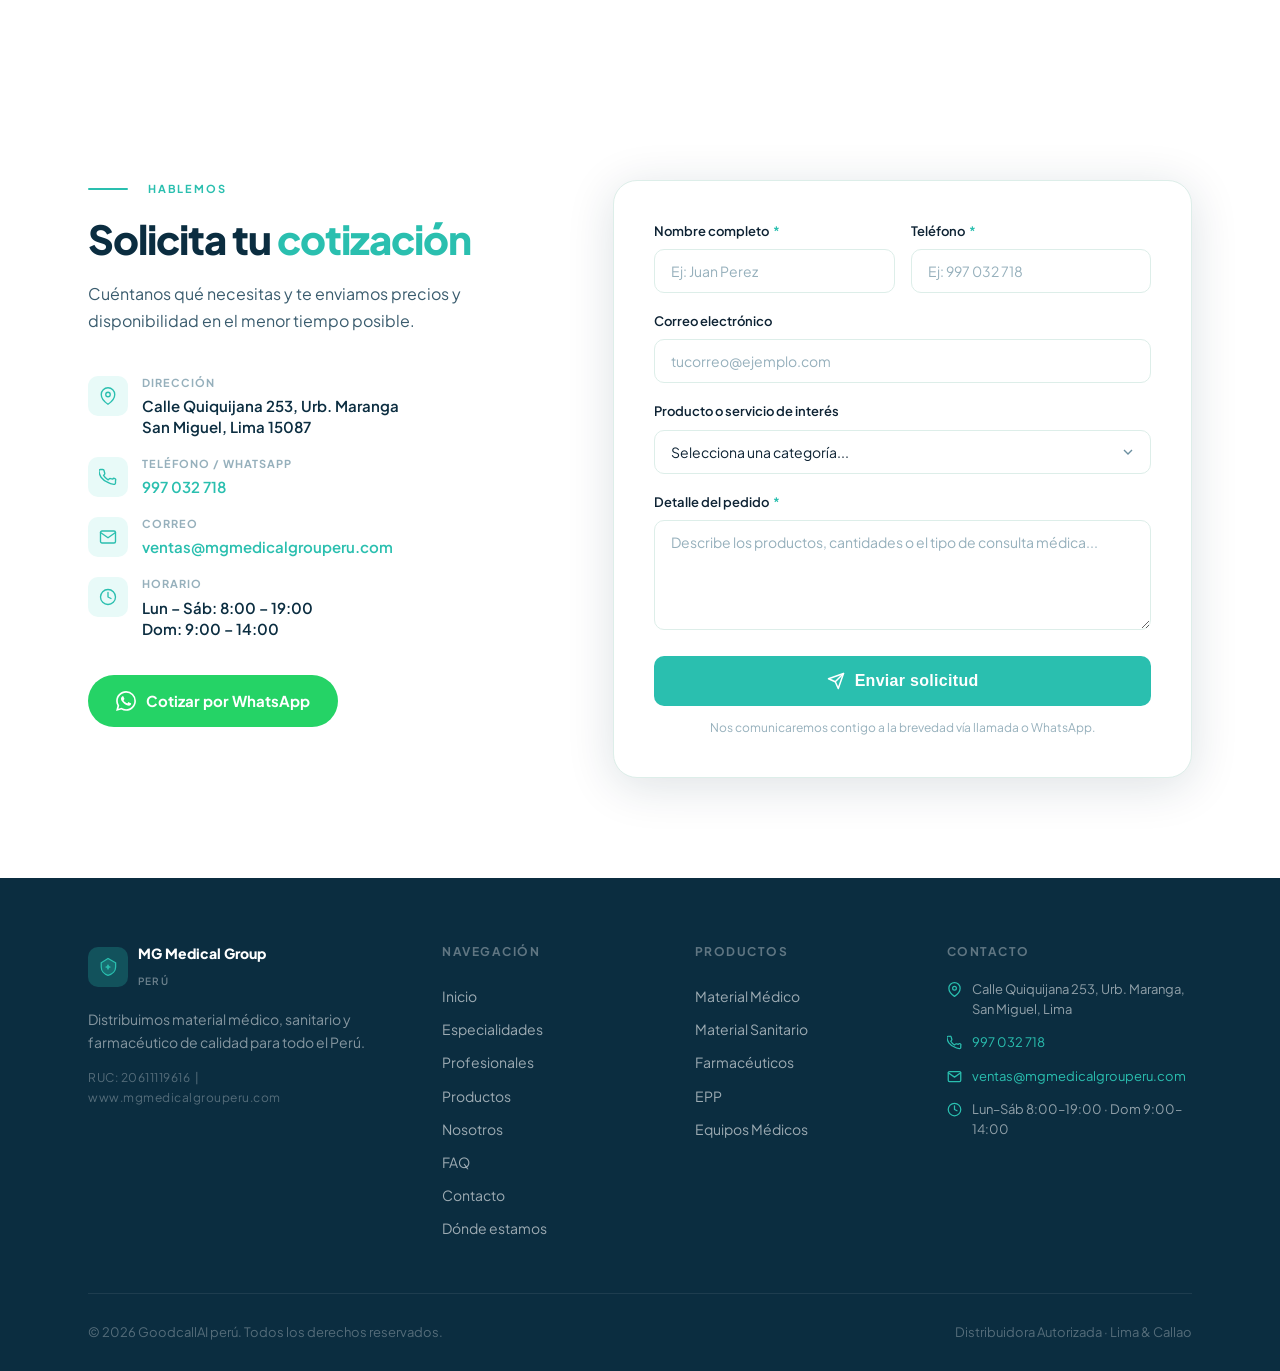
==== commit 66d2f925: "Update index.html" ====
--- a/files (4)/index.html
+++ b/files (4)/index.html
@@ -216,7 +216,7 @@
     <div class="section-header">
       <div class="section-label reveal"><span class="label-line"></span>Cl&iacute;nica M&eacute;dica &middot; Callao</div>
       <h2 class="section-title reveal delay-1">Nuestras <span class="accent">especialidades</span> m&eacute;dicas</h2>
-      <p class="section-desc reveal delay-2">Atenci&oacute;n integral con m&eacute;dicos certificados. Frente a la Posta Sesquicentenario, Callao. Citas por WhatsApp.</p>
+      <p class="section-desc reveal delay-2">Atenci&oacute;n integral con m&eacute;dicos certificados. Calle 14 Mz L 12, Urb. Sesquicentenario, Callao. Citas por WhatsApp.</p>
     </div>
     <div class="spec-grid">
       <div class="spec-card reveal delay-1" onclick="openModal(0)">
@@ -534,7 +534,7 @@
       <div class="razon-card reveal delay-3">
         <div class="razon-icon"><svg viewBox="0 0 24 24" fill="none" stroke="currentColor" stroke-width="1.8" stroke-linecap="round" stroke-linejoin="round" width="28" height="28"><path d="M21 10c0 7-9 13-9 13s-9-6-9-13a9 9 0 0118 0z"/><circle cx="12" cy="10" r="3"/></svg></div>
         <h3 class="razon-title">Ubicaci&oacute;n accesible</h3>
-        <p class="razon-desc">Cl&iacute;nica en Callao y distribuidora en San Miguel. Cerca al Metropolitano y rutas de transporte p&uacute;blico.</p>
+        <p class="razon-desc">Cl&iacute;nica en Calle 14 Mz L 12, Urb. Sesquicentenario, Callao y distribuidora en San Miguel. Cerca al Metropolitano y rutas de transporte p&uacute;blico.</p>
       </div>
       <div class="razon-card reveal delay-1">
         <div class="razon-icon"><svg viewBox="0 0 24 24" fill="none" stroke="currentColor" stroke-width="1.8" stroke-linecap="round" stroke-linejoin="round" width="28" height="28"><path d="M14 2H6a2 2 0 00-2 2v16a2 2 0 002 2h12a2 2 0 002-2V8z"/><polyline points="14 2 14 8 20 8"/><line x1="16" y1="13" x2="8" y2="13"/></svg></div>
